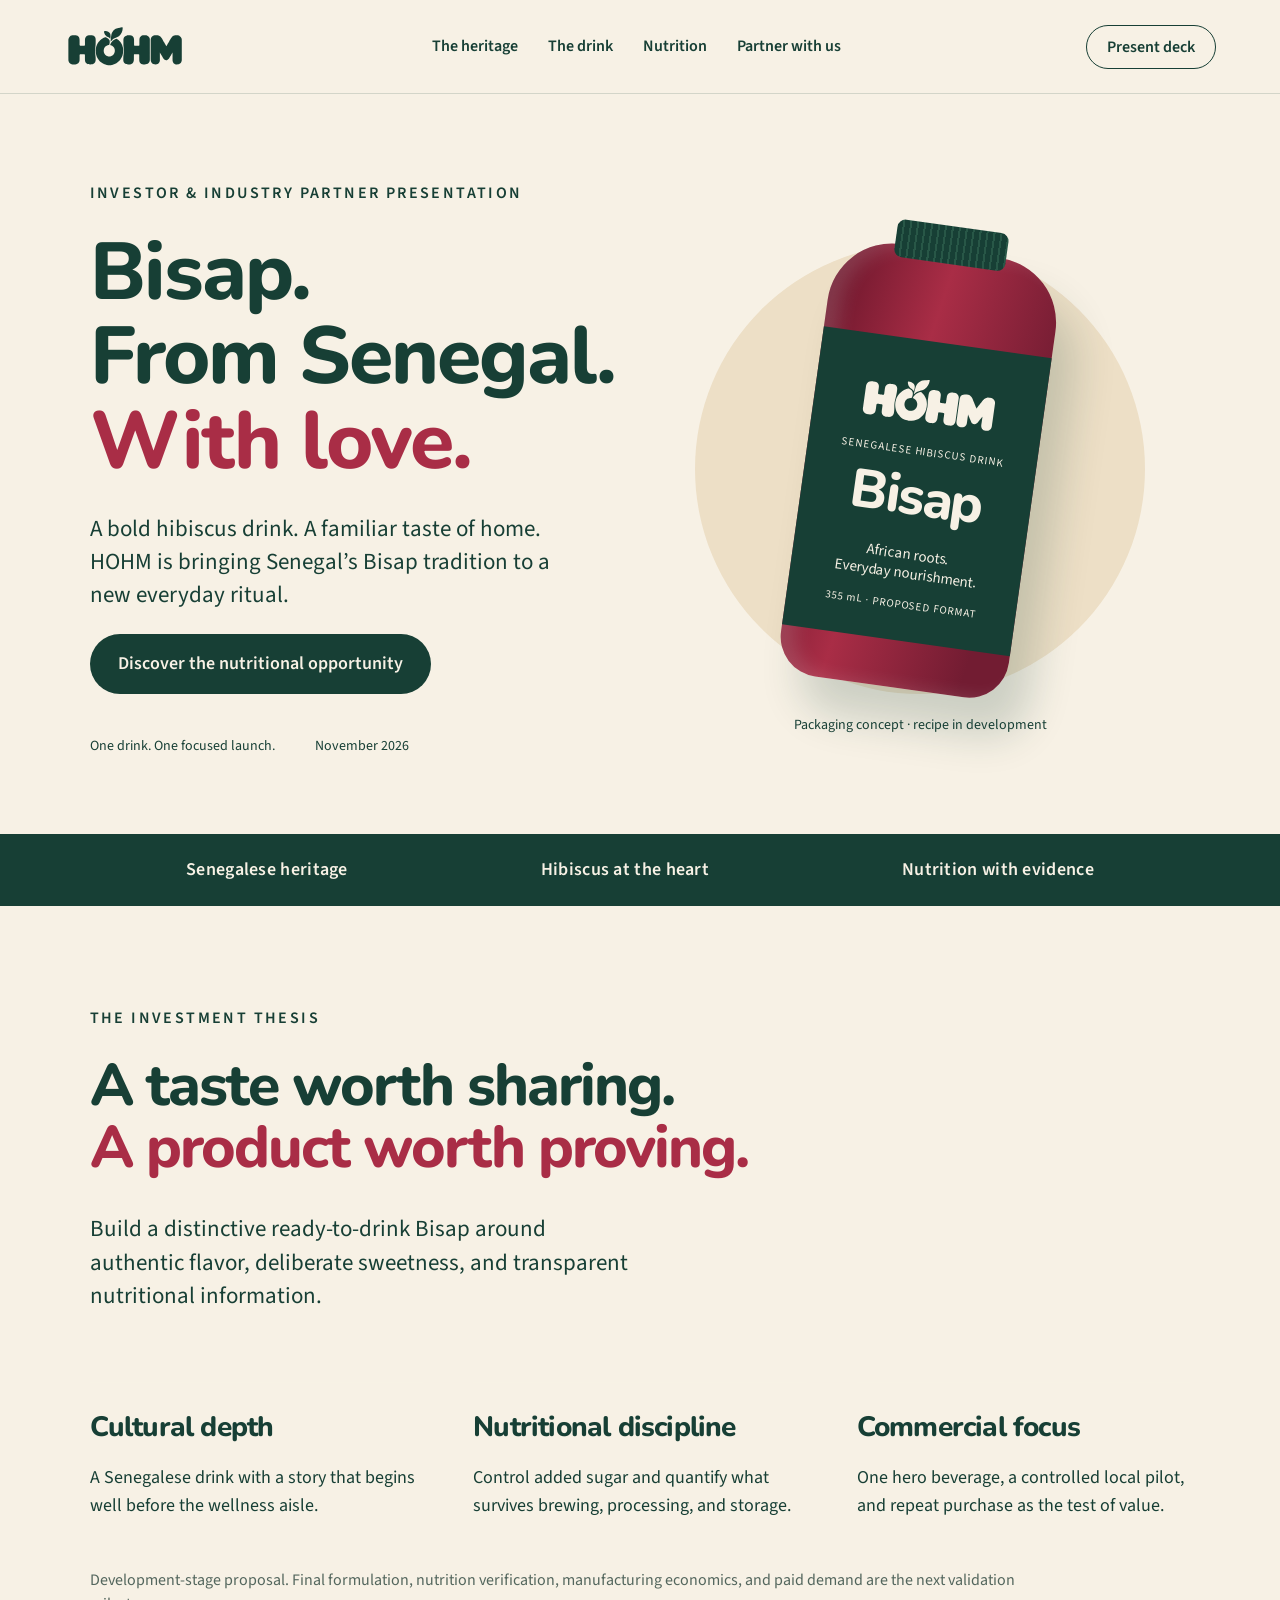
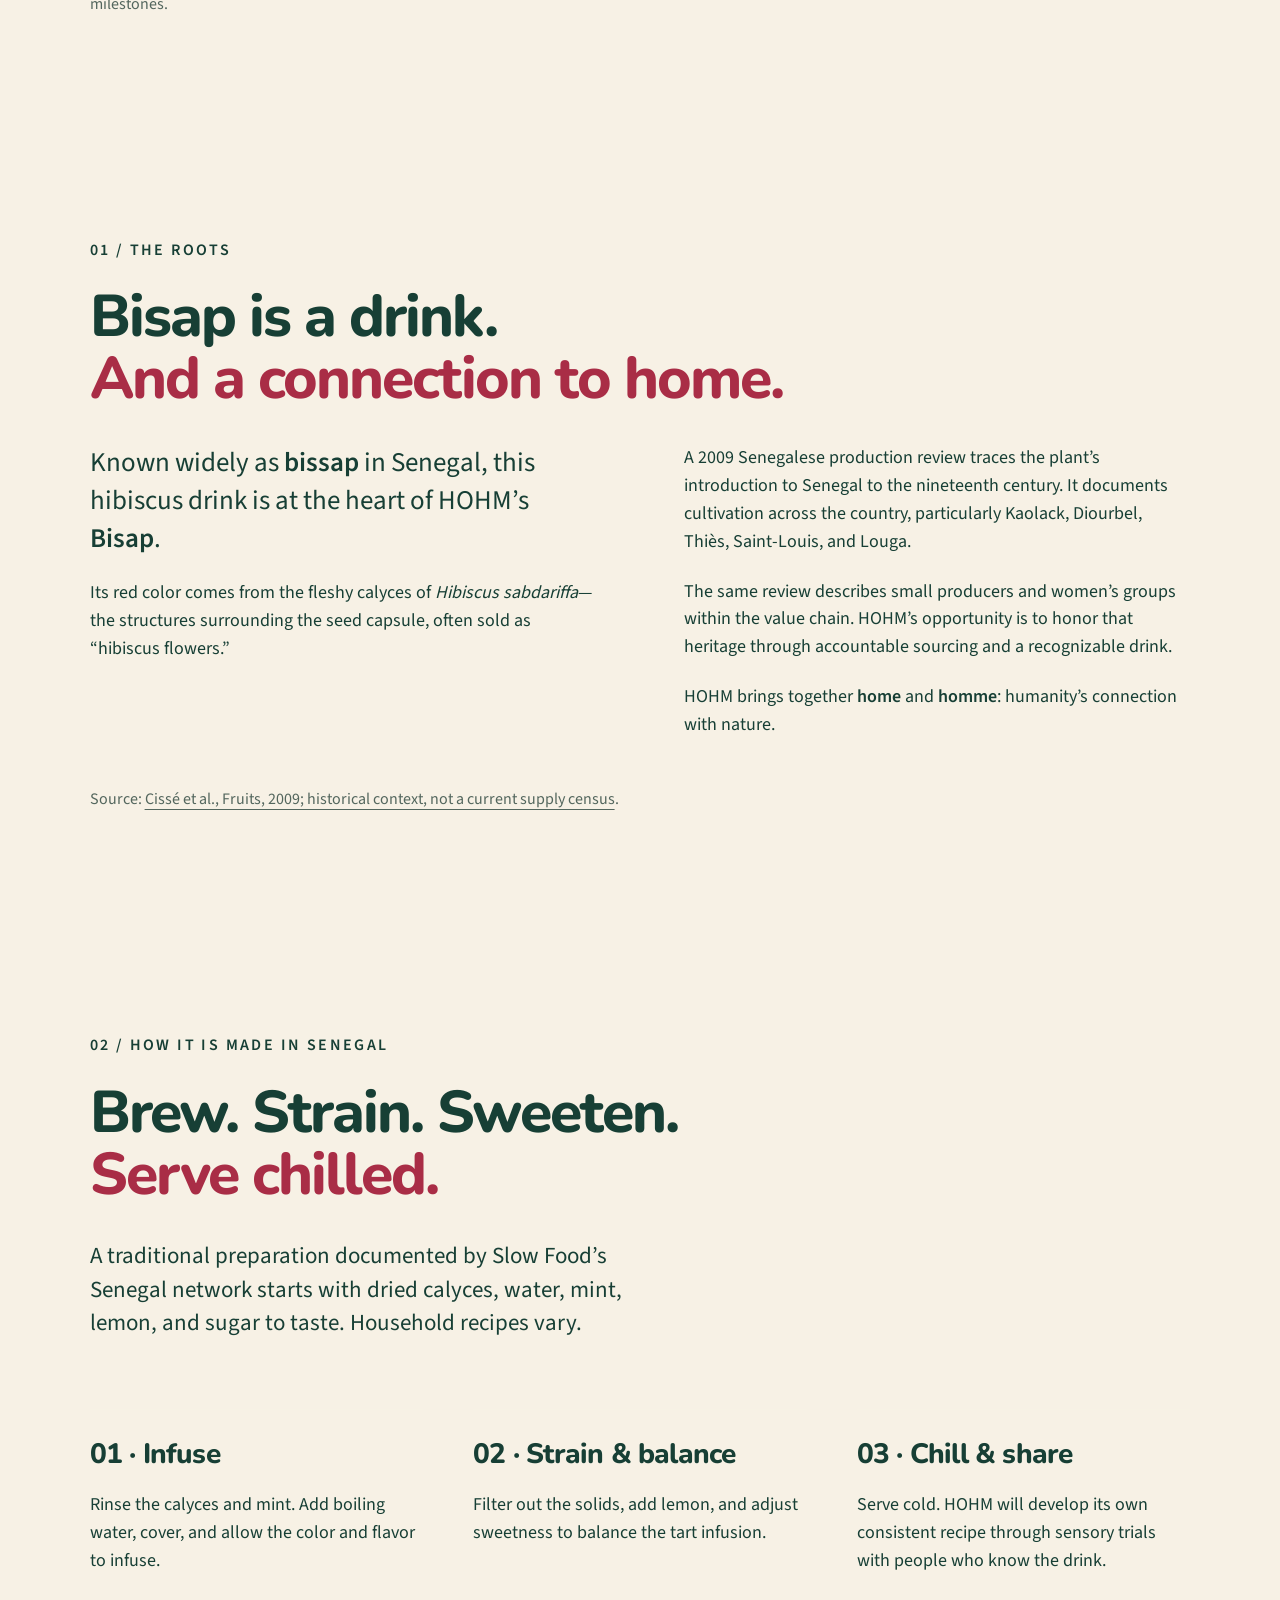
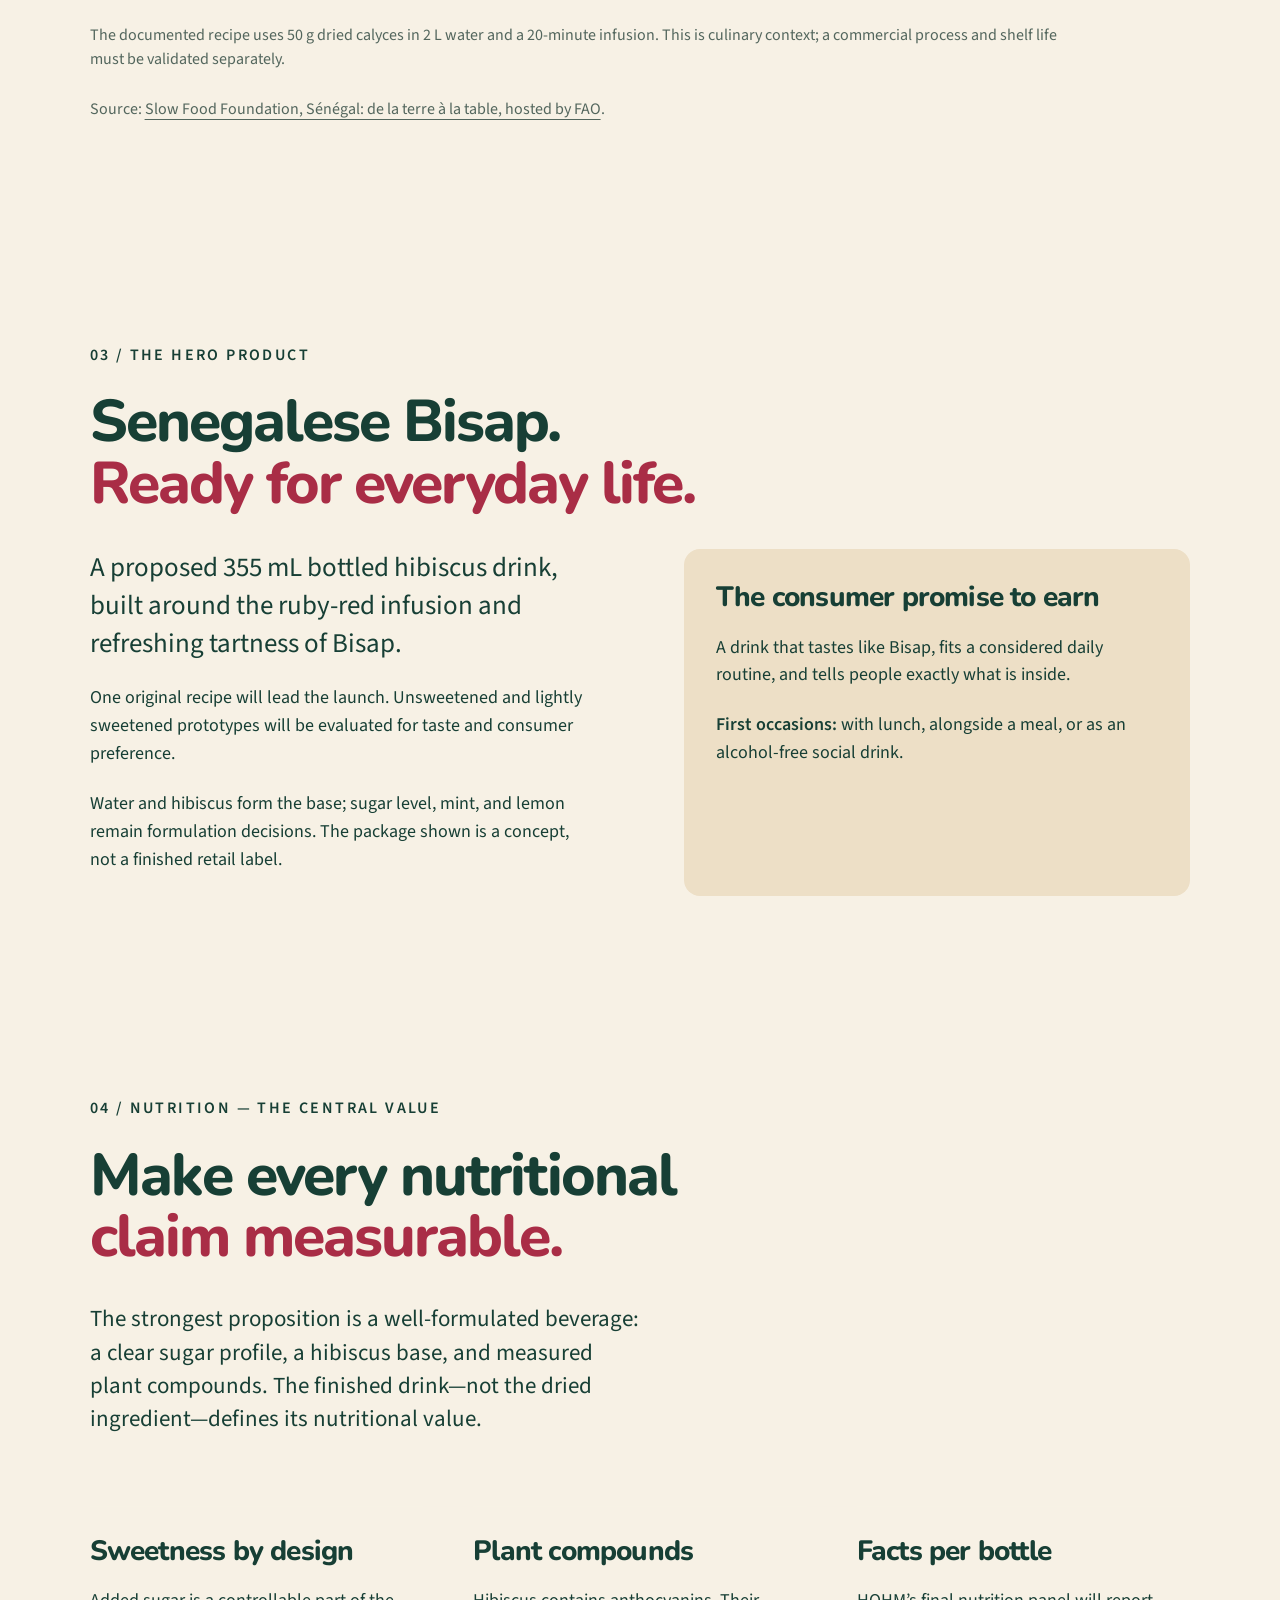
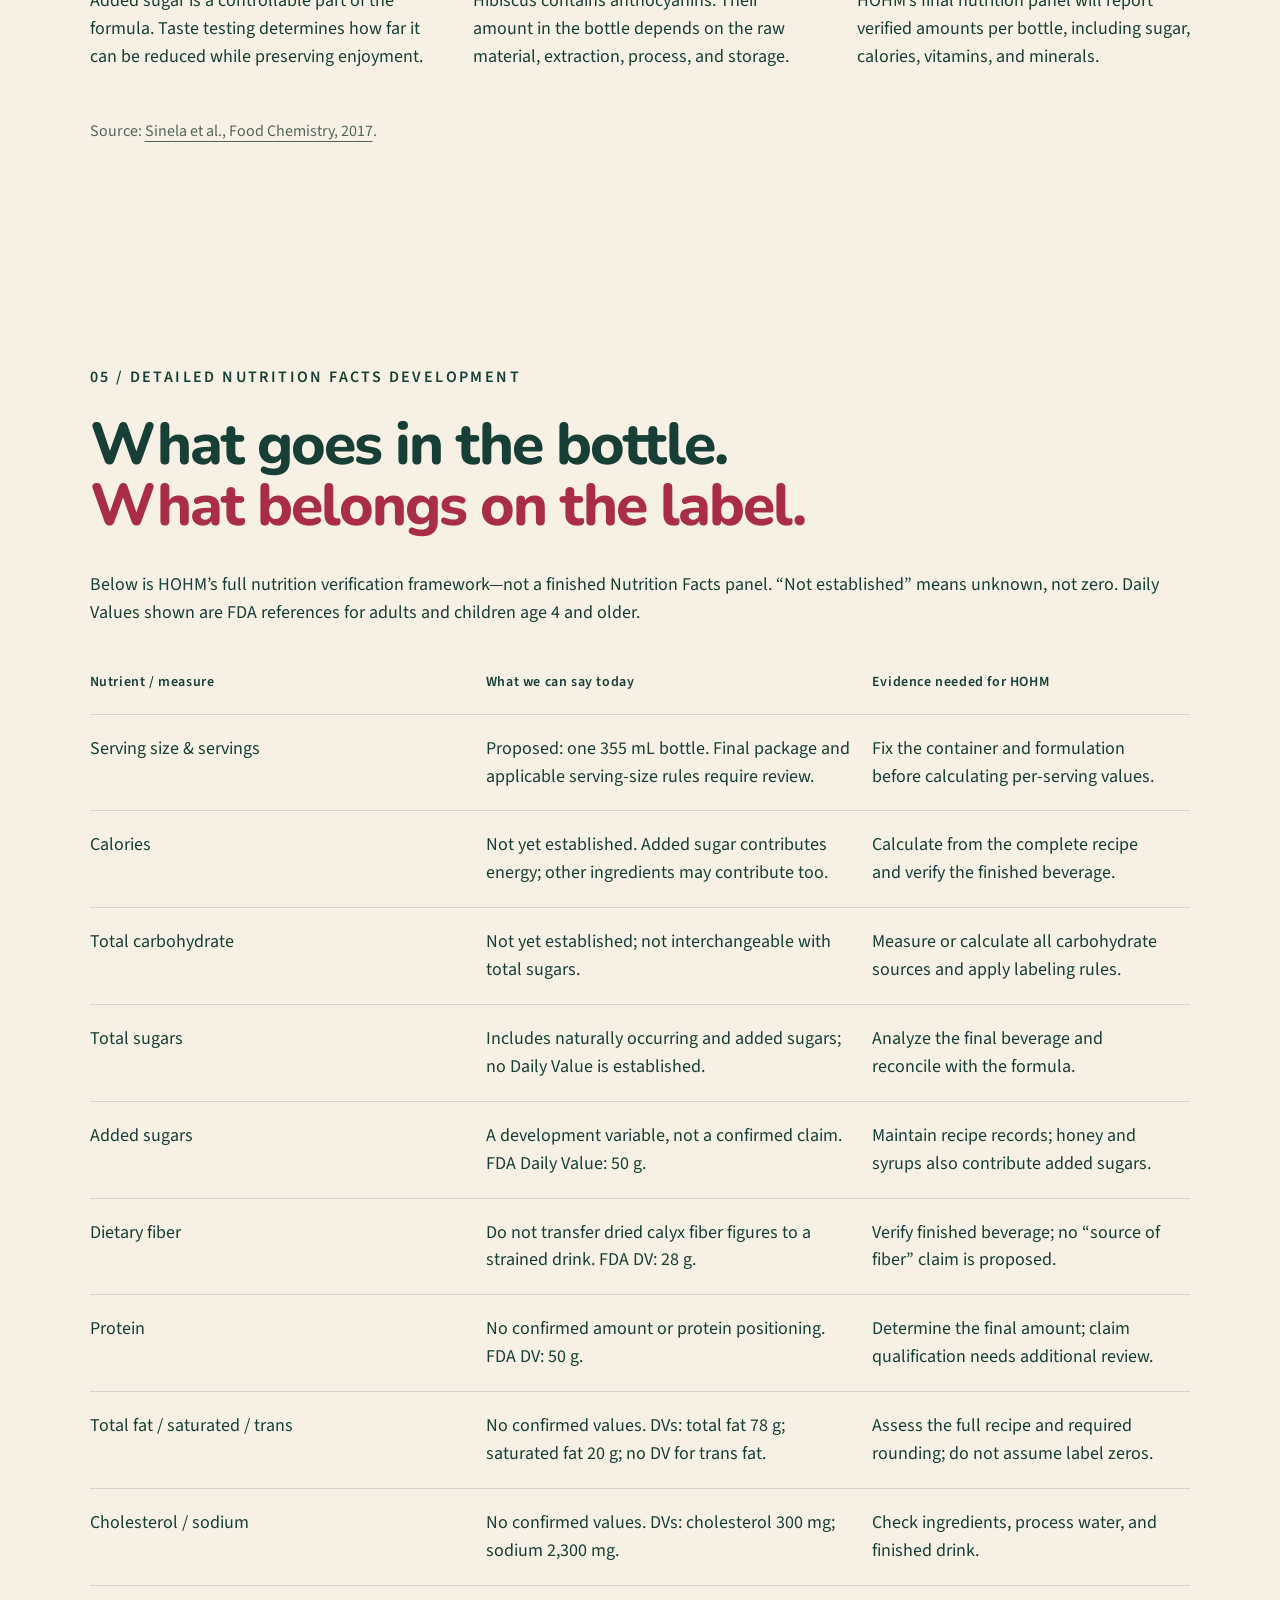
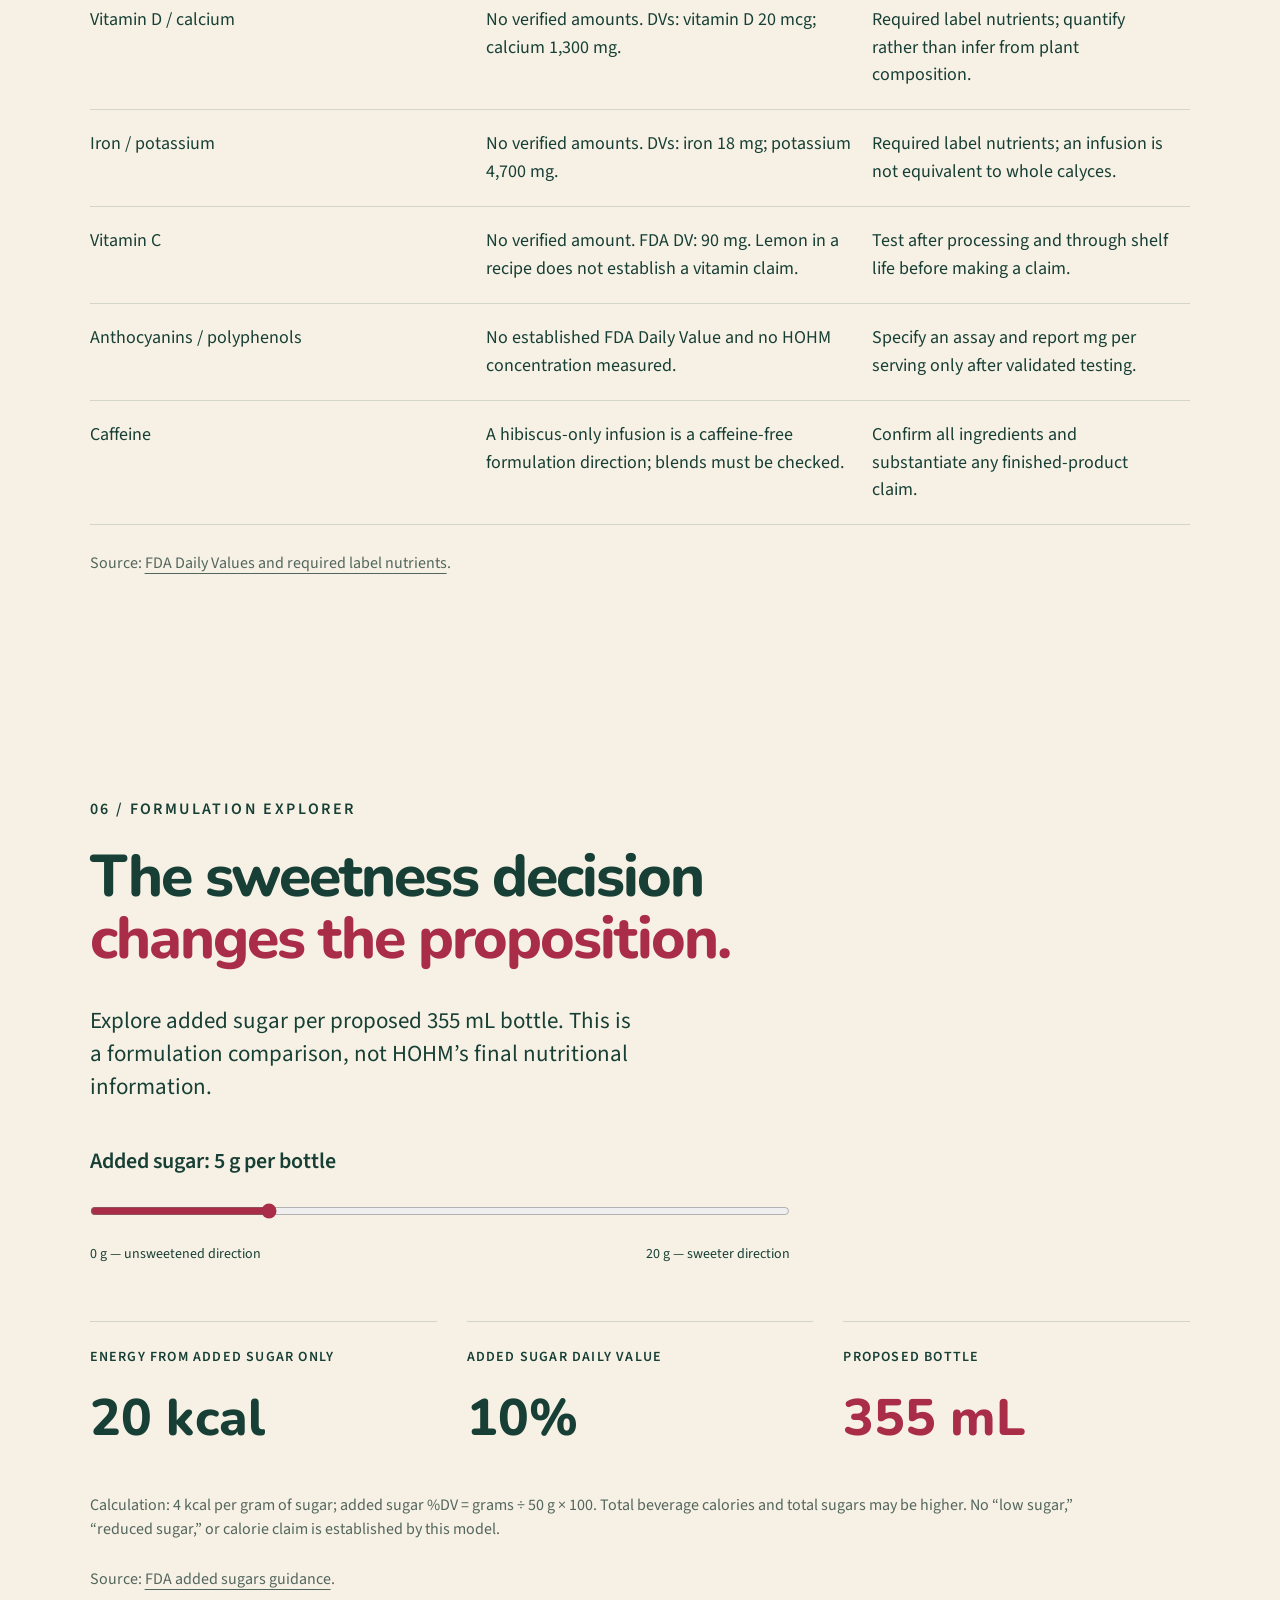
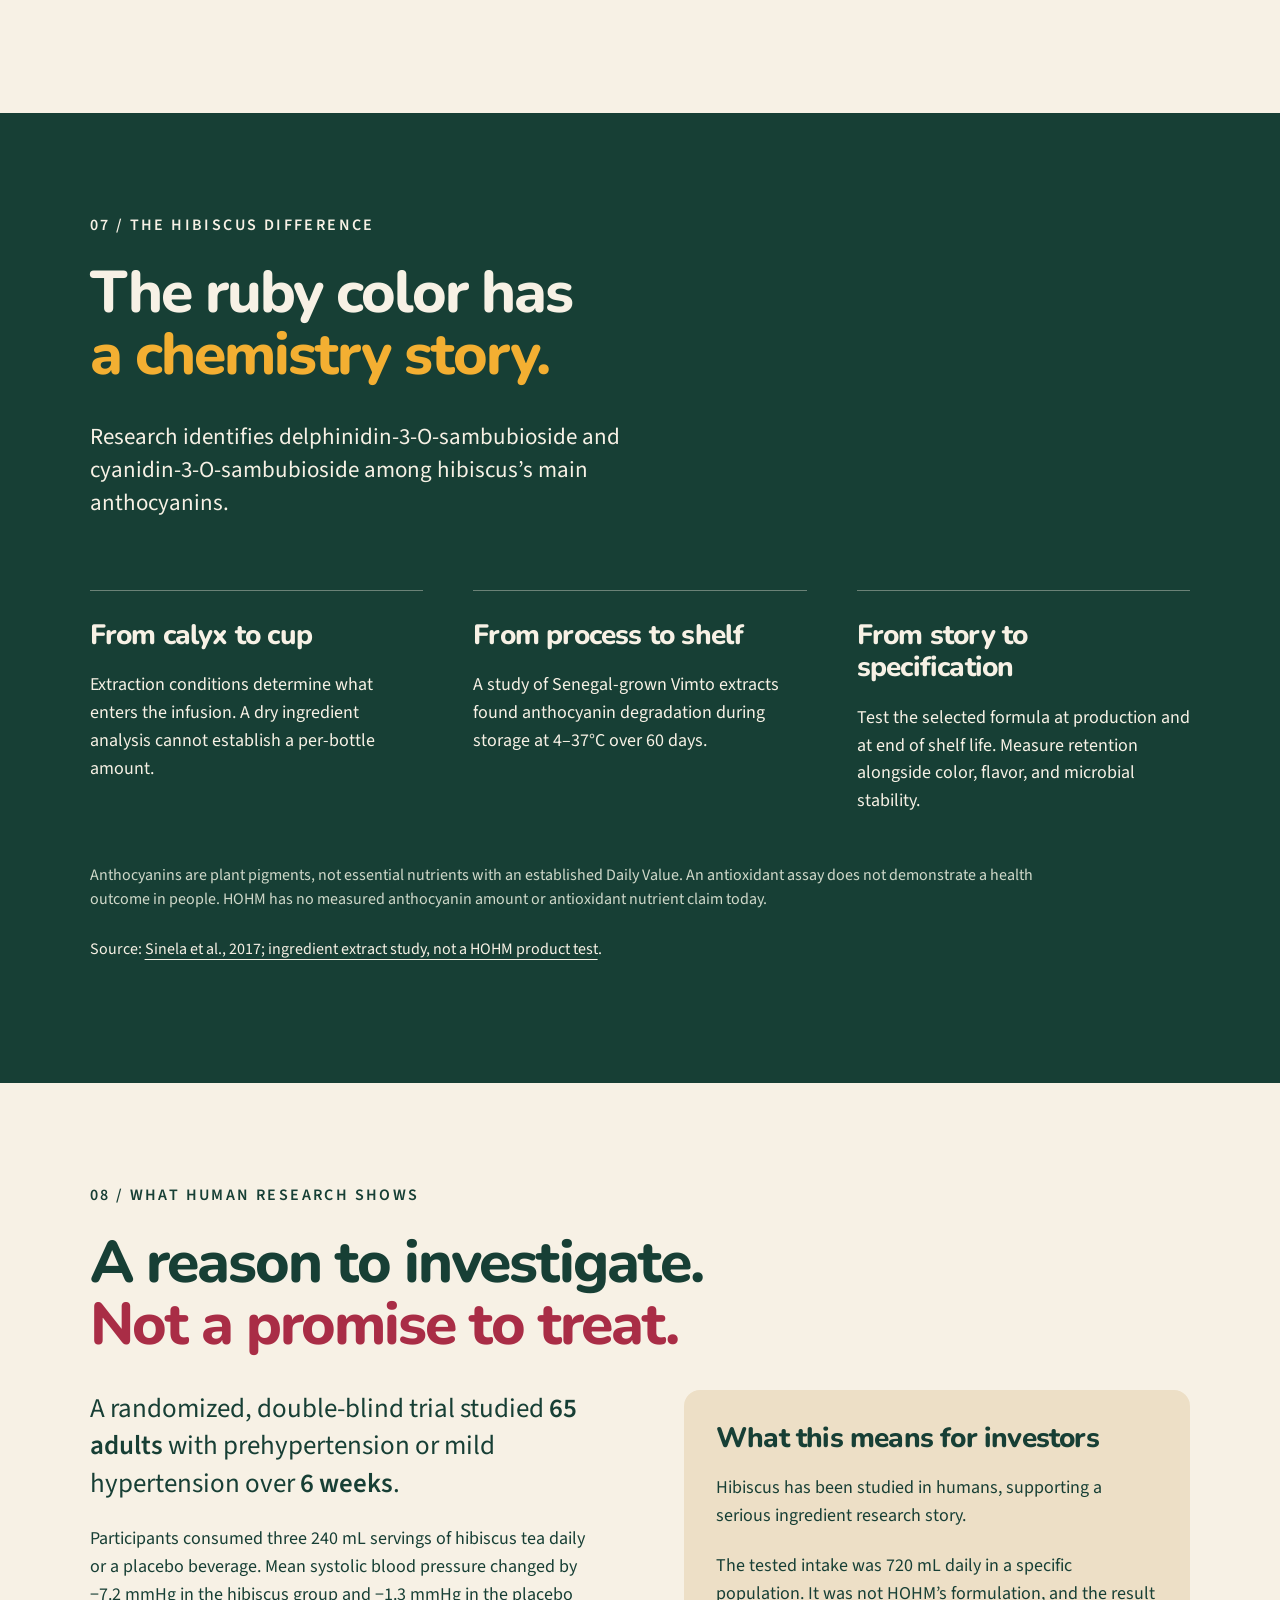
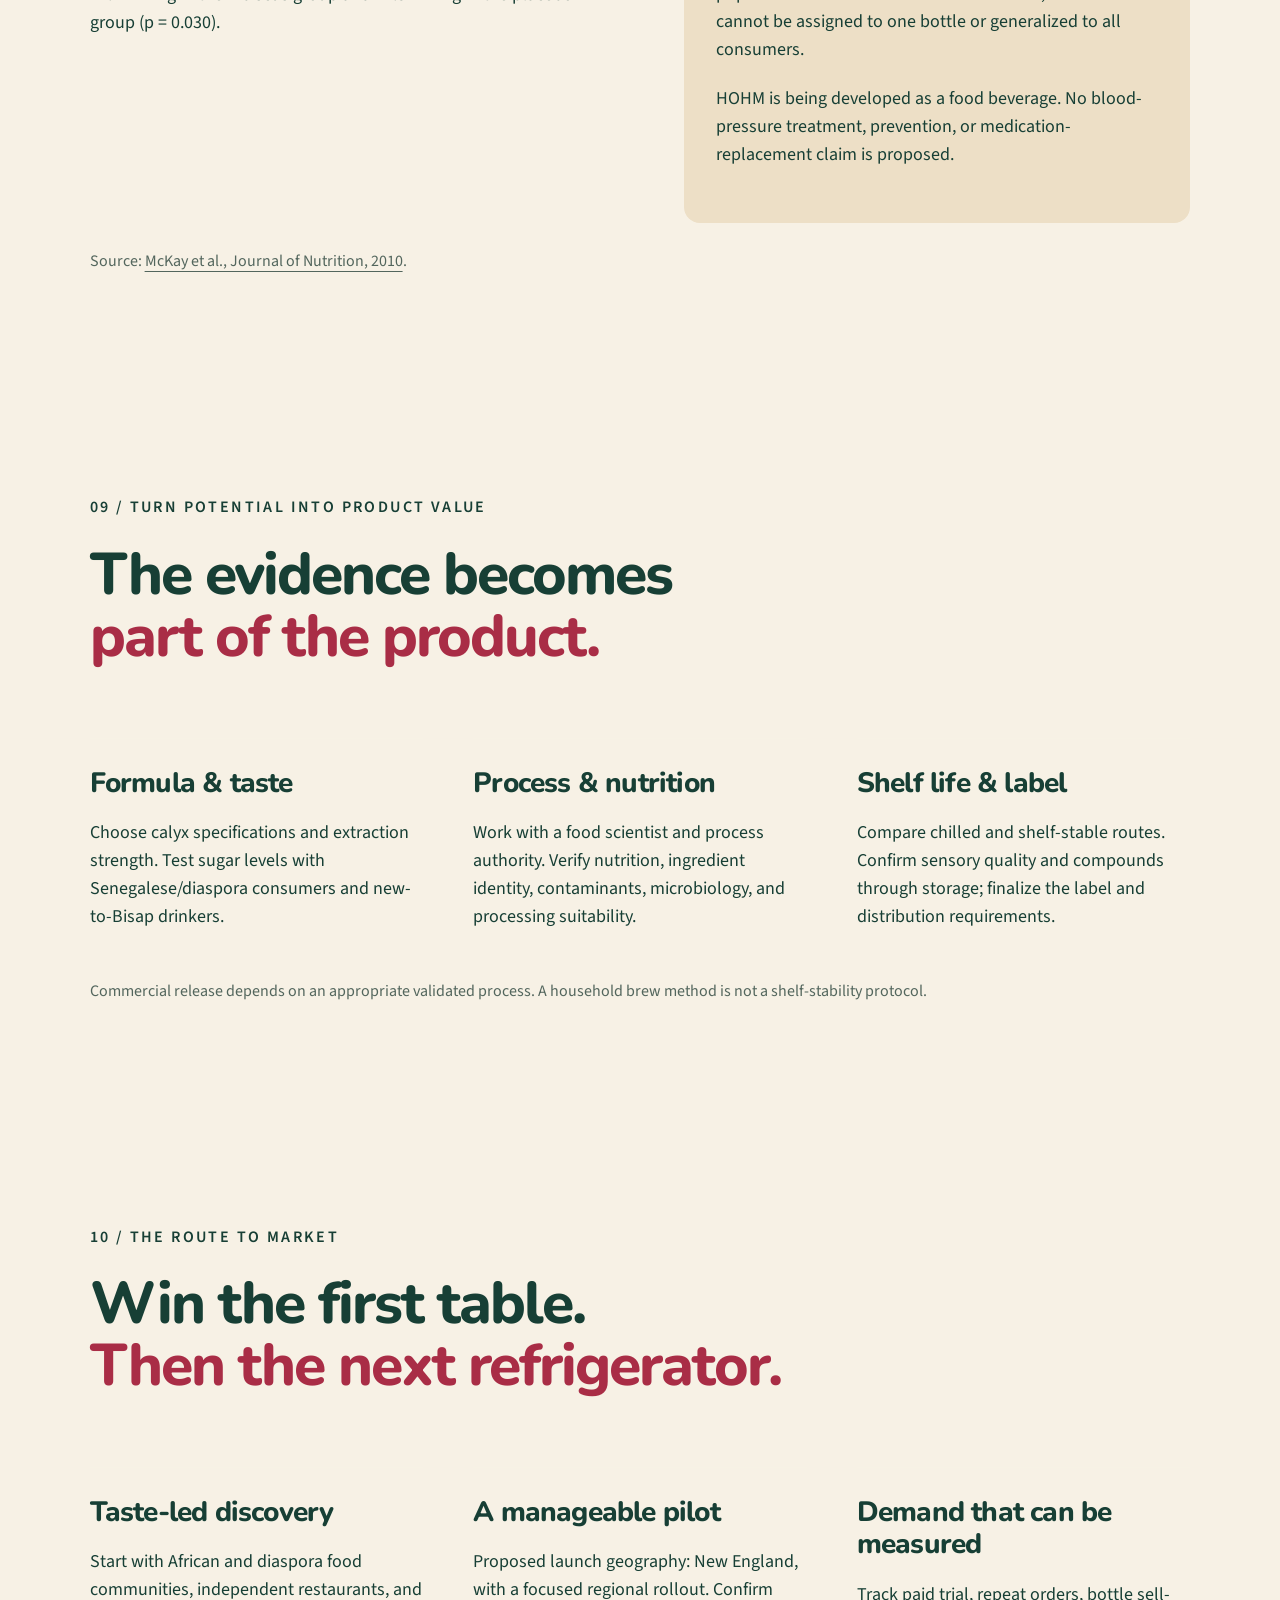
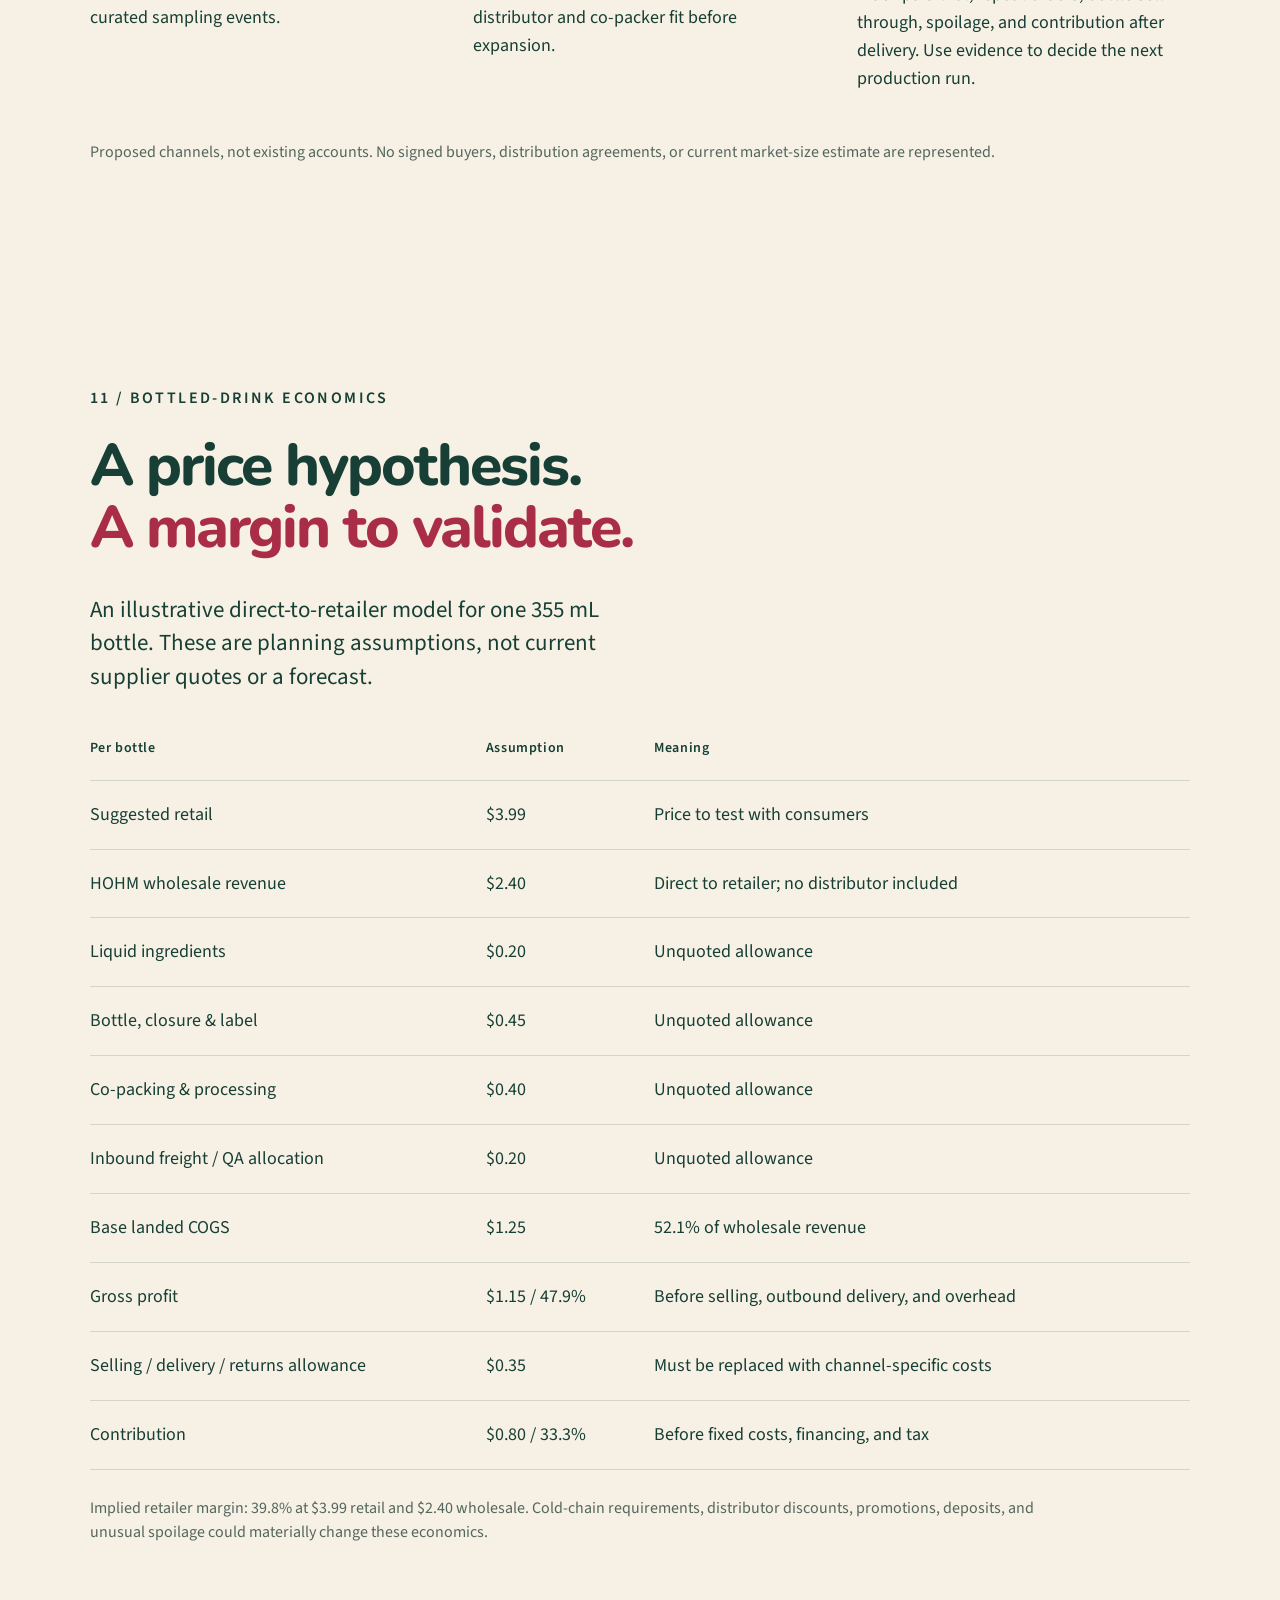
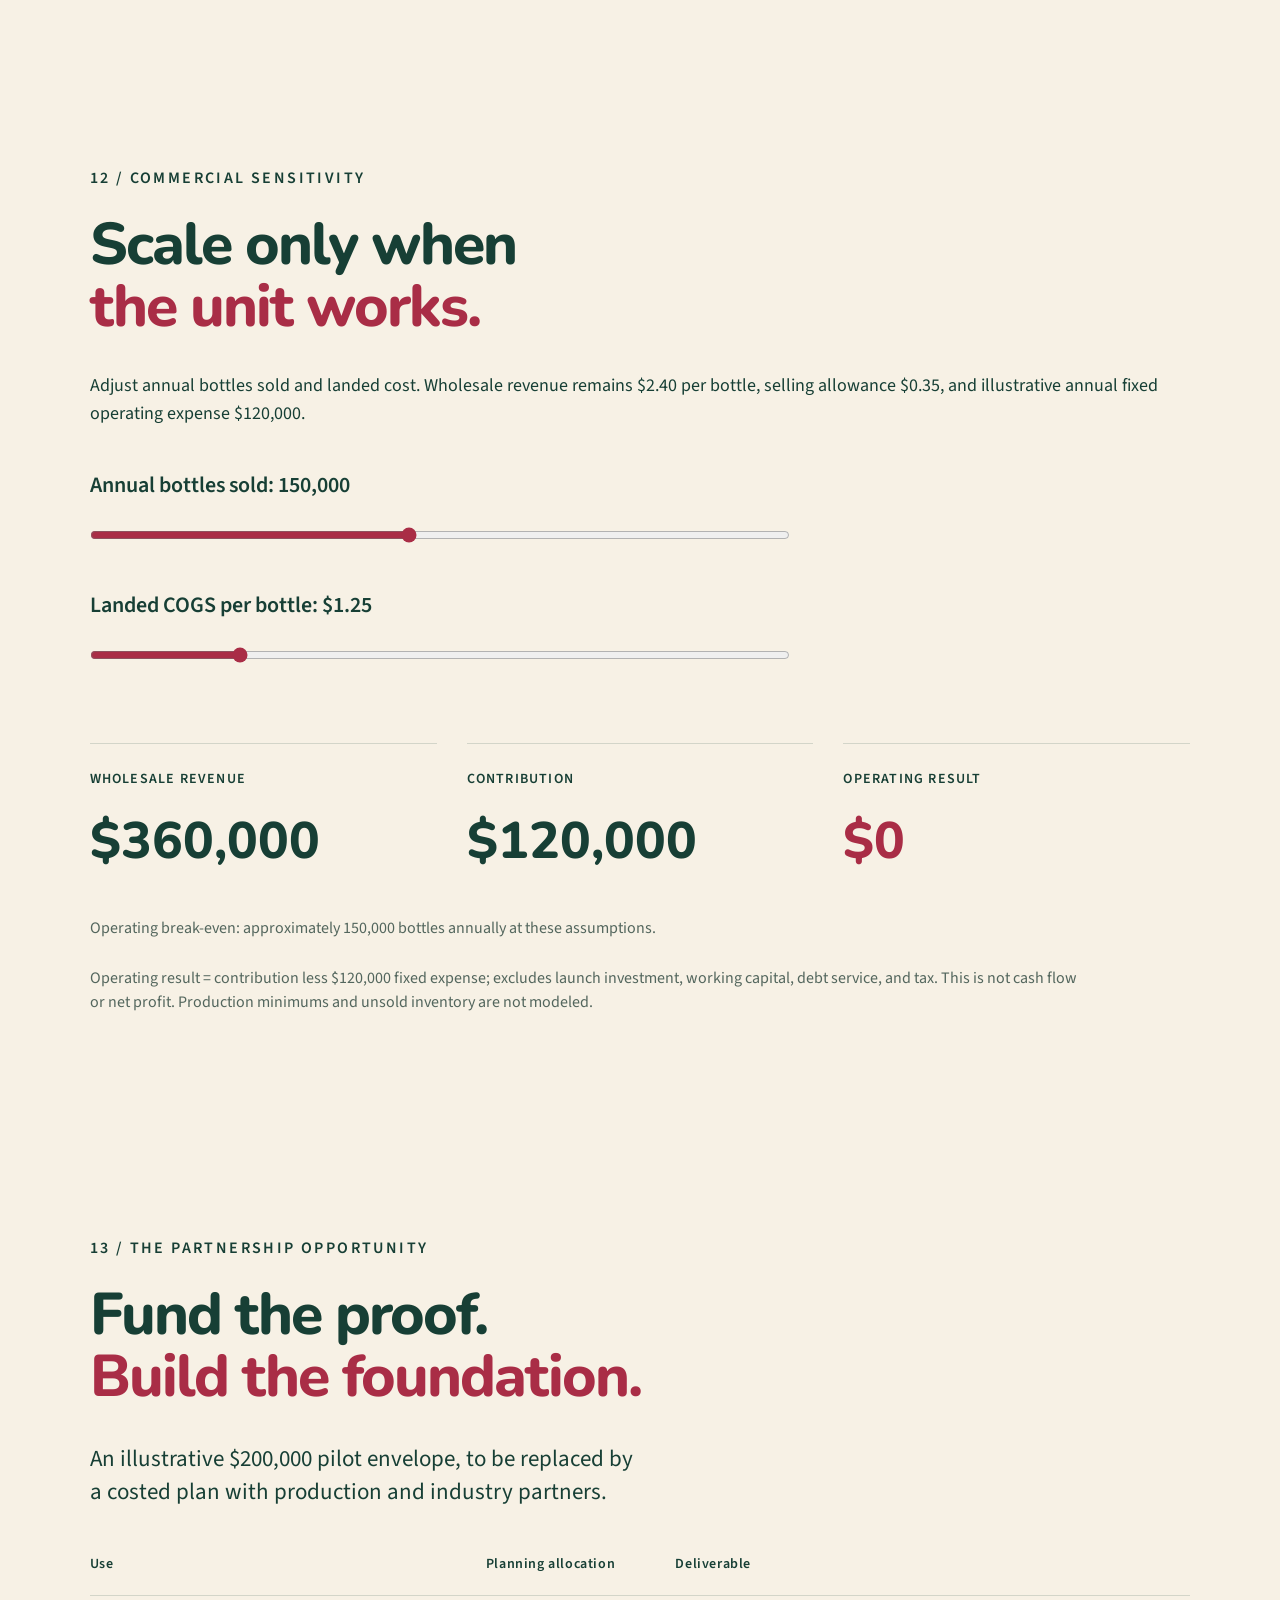
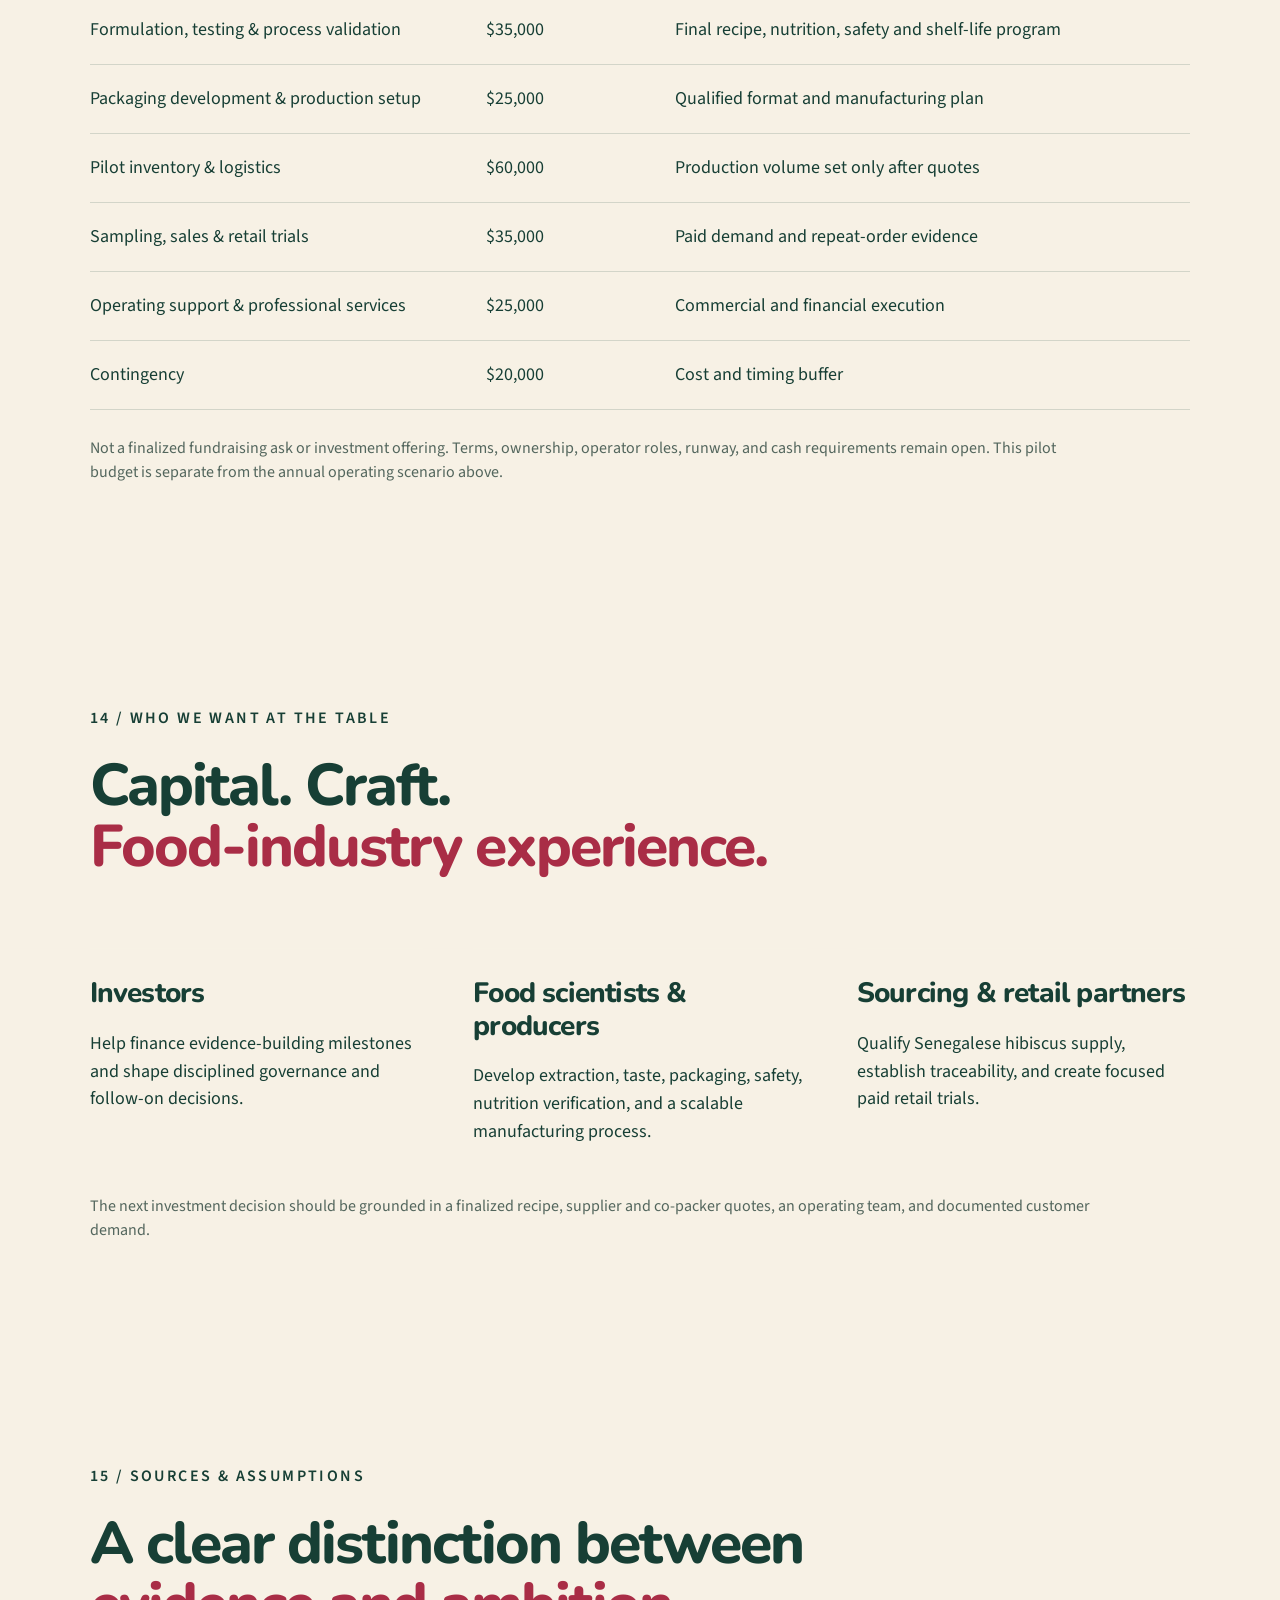
==== index.html @ 9516a121 "Focus HOHM pitch on Senegalese Bisap, nutrition evidence and beverage economics" ====
<!doctype html>
<html lang="en"><head><meta charset="utf-8"><meta name="viewport" content="width=device-width,initial-scale=1"><title>HOHM — Bisap — Senegalese hibiscus drink</title><meta name="description" content="HOHM's investment and partnership proposal: Senegalese Bisap, its nutritional potential, and a focused bottled-drink pilot."><link rel="canonical" href="https://hohm-ruby.vercel.app/"><meta property="og:url" content="https://hohm-ruby.vercel.app/"><meta name="theme-color" content="#173F35"><meta property="og:title" content="HOHM — African roots. Everyday nourishment."><meta property="og:description" content="An invitation to build an African ingredient food brand. Explore the product vision, pilot economics, and partnership opportunities."><meta property="og:type" content="website"><link rel="icon" href="assets/icon.svg"><link rel="stylesheet" href="style.css"><script defer src="app.js"></script><script type="application/ld+json">{"@context":"https://schema.org","@type":"Organization","name":"HOHM","description":"A development-stage Senegalese hibiscus beverage brand."}</script></head><body>
<a class="skip" href="#vision">Skip to pitch</a><header><a class="brand" href="#home" aria-label="HOHM home"><img src="assets/logo-forest.svg" alt="HOHM" width="122" height="54"></a><nav aria-label="Pitch chapters"><a href="#heritage">The heritage</a><a href="#products">The drink</a><a href="#nutrition">Nutrition</a><a href="#partner">Partner with us</a></nav><button id="present" class="small-button" aria-pressed="false">Present deck</button></header><div class="progress" aria-hidden="true"><i></i></div>
<main><section id="home" class="hero chapter"><div class="hero-copy"><p class="eyebrow">INVESTOR & INDUSTRY PARTNER PRESENTATION</p><h1>Bisap.<br>From Senegal.<br><em>With love.</em></h1><p class="lead">A bold hibiscus drink. A familiar taste of home. HOHM is bringing Senegal’s Bisap tradition to a new everyday ritual.</p><a class="button" href="#nutrition">Discover the nutritional opportunity</a><div class="hero-meta"><span>One drink. One focused launch.</span><span>November 2026</span></div></div><div class="drink-art"><div class="drink-circle"></div><div class="bottle"><div class="bottle-cap"></div><div class="bottle-label"><img src="assets/logo-cream.svg" alt="HOHM"><span>SENEGALESE HIBISCUS DRINK</span><strong>Bisap</strong><p>African roots.<br>Everyday nourishment.</p><span>355 mL · PROPOSED FORMAT</span></div></div><p class="concept-note">Packaging concept · recipe in development</p></div></section><div class="statement-strip"><span>Senegalese heritage</span><span>Hibiscus at the heart</span><span>Nutrition with evidence</span></div>
<section id="vision" class="chapter "><p class="eyebrow">THE INVESTMENT THESIS</p><h2>A taste worth sharing.<br><em>A product worth proving.</em></h2><p class="lead">Build a distinctive ready-to-drink Bisap around authentic flavor, deliberate sweetness, and transparent nutritional information.</p><div class="editorial-grid"><article><h3>Cultural depth</h3><p>A Senegalese drink with a story that begins well before the wellness aisle.</p></article><article><h3>Nutritional discipline</h3><p>Control added sugar and quantify what survives brewing, processing, and storage.</p></article><article><h3>Commercial focus</h3><p>One hero beverage, a controlled local pilot, and repeat purchase as the test of value.</p></article></div><p class="note">Development-stage proposal. Final formulation, nutrition verification, manufacturing economics, and paid demand are the next validation milestones.</p></section>
<section id="heritage" class="chapter "><p class="eyebrow">01 / THE ROOTS</p><h2>Bisap is a drink.<br><em>And a connection to home.</em></h2><div class="split-inner"><div><p class="large">Known widely as <strong>bissap</strong> in Senegal, this hibiscus drink is at the heart of HOHM’s <strong>Bisap</strong>.</p><p>Its red color comes from the fleshy calyces of <i>Hibiscus sabdariffa</i>—the structures surrounding the seed capsule, often sold as “hibiscus flowers.”</p></div><div><p>A 2009 Senegalese production review traces the plant’s introduction to Senegal to the nineteenth century. It documents cultivation across the country, particularly Kaolack, Diourbel, Thiès, Saint-Louis, and Louga.</p><p>The same review describes small producers and women’s groups within the value chain. HOHM’s opportunity is to honor that heritage through accountable sourcing and a recognizable drink.</p><p>HOHM brings together <strong>home</strong> and <strong>homme</strong>: humanity’s connection with nature.</p></div></div><p class="note">Source: <a href="https://www.cambridge.org/core/journals/fruits/article/abs/la-production-du-bissap-hibiscus-sabdariffa-l-au-senegal/F5486EC4C58661C3082F9B2C87EFE75A" target="_blank" rel="noopener">Cissé et al., Fruits, 2009; historical context, not a current supply census</a>.</p></section>
<section id="preparation" class="chapter "><p class="eyebrow">02 / HOW IT IS MADE IN SENEGAL</p><h2>Brew. Strain. Sweeten.<br><em>Serve chilled.</em></h2><p class="lead">A traditional preparation documented by Slow Food’s Senegal network starts with dried calyces, water, mint, lemon, and sugar to taste. Household recipes vary.</p><div class="editorial-grid"><article><h3>01 · Infuse</h3><p>Rinse the calyces and mint. Add boiling water, cover, and allow the color and flavor to infuse.</p></article><article><h3>02 · Strain & balance</h3><p>Filter out the solids, add lemon, and adjust sweetness to balance the tart infusion.</p></article><article><h3>03 · Chill & share</h3><p>Serve cold. HOHM will develop its own consistent recipe through sensory trials with people who know the drink.</p></article></div><p class="note">The documented recipe uses 50 g dried calyces in 2 L water and a 20-minute infusion. This is culinary context; a commercial process and shelf life must be validated separately.</p><p class="note">Source: <a href="https://www.fao.org/fileadmin/templates/olq/files/generaldoc/Senegal_libretto.pdf" target="_blank" rel="noopener">Slow Food Foundation, Sénégal: de la terre à la table, hosted by FAO</a>.</p></section>
<section id="products" class="chapter "><p class="eyebrow">03 / THE HERO PRODUCT</p><h2>Senegalese Bisap.<br><em>Ready for everyday life.</em></h2><div class="split-inner"><div><p class="large">A proposed 355 mL bottled hibiscus drink, built around the ruby-red infusion and refreshing tartness of Bisap.</p><p>One original recipe will lead the launch. Unsweetened and lightly sweetened prototypes will be evaluated for taste and consumer preference.</p><p>Water and hibiscus form the base; sugar level, mint, and lemon remain formulation decisions. The package shown is a concept, not a finished retail label.</p></div><div class="nutrition-callout"><h3>The consumer promise to earn</h3><p>A drink that tastes like Bisap, fits a considered daily routine, and tells people exactly what is inside.</p><p><strong>First occasions:</strong> with lunch, alongside a meal, or as an alcohol-free social drink.</p></div></div></section>
<section id="nutrition" class="chapter "><p class="eyebrow">04 / NUTRITION — THE CENTRAL VALUE</p><h2>Make every nutritional<br><em>claim measurable.</em></h2><p class="lead">The strongest proposition is a well-formulated beverage: a clear sugar profile, a hibiscus base, and measured plant compounds. The finished drink—not the dried ingredient—defines its nutritional value.</p><div class="editorial-grid"><article><h3>Sweetness by design</h3><p>Added sugar is a controllable part of the formula. Taste testing determines how far it can be reduced while preserving enjoyment.</p></article><article><h3>Plant compounds</h3><p>Hibiscus contains anthocyanins. Their amount in the bottle depends on the raw material, extraction, process, and storage.</p></article><article><h3>Facts per bottle</h3><p>HOHM’s final nutrition panel will report verified amounts per bottle, including sugar, calories, vitamins, and minerals.</p></article></div><p class="note">Source: <a href="https://www.sciencedirect.com/science/article/pii/S0308814616310937" target="_blank" rel="noopener">Sinela et al., Food Chemistry, 2017</a>.</p></section>
<section id="facts" class="chapter "><p class="eyebrow">05 / DETAILED NUTRITION FACTS DEVELOPMENT</p><h2>What goes in the bottle.<br><em>What belongs on the label.</em></h2><p>Below is HOHM’s full nutrition verification framework—not a finished Nutrition Facts panel. “Not established” means unknown, not zero. Daily Values shown are FDA references for adults and children age 4 and older.</p><div class="table-wrap"><table><thead><tr><th>Nutrient / measure</th><th>What we can say today</th><th>Evidence needed for HOHM</th></tr></thead><tbody><tr><td>Serving size & servings</td><td>Proposed: one 355 mL bottle. Final package and applicable serving-size rules require review.</td><td>Fix the container and formulation before calculating per-serving values.</td></tr><tr><td>Calories</td><td>Not yet established. Added sugar contributes energy; other ingredients may contribute too.</td><td>Calculate from the complete recipe and verify the finished beverage.</td></tr><tr><td>Total carbohydrate</td><td>Not yet established; not interchangeable with total sugars.</td><td>Measure or calculate all carbohydrate sources and apply labeling rules.</td></tr><tr><td>Total sugars</td><td>Includes naturally occurring and added sugars; no Daily Value is established.</td><td>Analyze the final beverage and reconcile with the formula.</td></tr><tr><td>Added sugars</td><td>A development variable, not a confirmed claim. FDA Daily Value: 50 g.</td><td>Maintain recipe records; honey and syrups also contribute added sugars.</td></tr><tr><td>Dietary fiber</td><td>Do not transfer dried calyx fiber figures to a strained drink. FDA DV: 28 g.</td><td>Verify finished beverage; no “source of fiber” claim is proposed.</td></tr><tr><td>Protein</td><td>No confirmed amount or protein positioning. FDA DV: 50 g.</td><td>Determine the final amount; claim qualification needs additional review.</td></tr><tr><td>Total fat / saturated / trans</td><td>No confirmed values. DVs: total fat 78 g; saturated fat 20 g; no DV for trans fat.</td><td>Assess the full recipe and required rounding; do not assume label zeros.</td></tr><tr><td>Cholesterol / sodium</td><td>No confirmed values. DVs: cholesterol 300 mg; sodium 2,300 mg.</td><td>Check ingredients, process water, and finished drink.</td></tr><tr><td>Vitamin D / calcium</td><td>No verified amounts. DVs: vitamin D 20 mcg; calcium 1,300 mg.</td><td>Required label nutrients; quantify rather than infer from plant composition.</td></tr><tr><td>Iron / potassium</td><td>No verified amounts. DVs: iron 18 mg; potassium 4,700 mg.</td><td>Required label nutrients; an infusion is not equivalent to whole calyces.</td></tr><tr><td>Vitamin C</td><td>No verified amount. FDA DV: 90 mg. Lemon in a recipe does not establish a vitamin claim.</td><td>Test after processing and through shelf life before making a claim.</td></tr><tr><td>Anthocyanins / polyphenols</td><td>No established FDA Daily Value and no HOHM concentration measured.</td><td>Specify an assay and report mg per serving only after validated testing.</td></tr><tr><td>Caffeine</td><td>A hibiscus-only infusion is a caffeine-free formulation direction; blends must be checked.</td><td>Confirm all ingredients and substantiate any finished-product claim.</td></tr></tbody></table></div><p class="note">Source: <a href="https://www.fda.gov/food/nutrition-facts-label/daily-value-nutrition-and-supplement-facts-labels" target="_blank" rel="noopener">FDA Daily Values and required label nutrients</a>.</p></section>
<section id="sweetness" class="chapter "><p class="eyebrow">06 / FORMULATION EXPLORER</p><h2>The sweetness decision<br><em>changes the proposition.</em></h2><p class="lead">Explore added sugar per proposed 355 mL bottle. This is a formulation comparison, not HOHM’s final nutritional information.</p><div class="scenario-controls"><label for="sugar">Added sugar: <strong id="sugar-label">5 g</strong> per bottle</label><input id="sugar" type="range" min="0" max="20" step="1" value="5"><div>0 g — unsweetened direction <span>20 g — sweeter direction</span></div></div><div class="metric-grid"><article><span>ENERGY FROM ADDED SUGAR ONLY</span><strong id="sugar-cal">20 kcal</strong></article><article><span>ADDED SUGAR DAILY VALUE</span><strong id="sugar-dv">10%</strong></article><article><span>PROPOSED BOTTLE</span><strong>355 mL</strong></article></div><p class="note">Calculation: 4 kcal per gram of sugar; added sugar %DV = grams ÷ 50 g × 100. Total beverage calories and total sugars may be higher. No “low sugar,” “reduced sugar,” or calorie claim is established by this model.</p><p class="note">Source: <a href="https://www.fda.gov/food/nutrition-facts-label/added-sugars-nutrition-facts-label" target="_blank" rel="noopener">FDA added sugars guidance</a>.</p></section>
<section id="compounds" class="chapter dark"><p class="eyebrow">07 / THE HIBISCUS DIFFERENCE</p><h2>The ruby color has<br><em>a chemistry story.</em></h2><p class="lead">Research identifies delphinidin-3-O-sambubioside and cyanidin-3-O-sambubioside among hibiscus’s main anthocyanins.</p><div class="editorial-grid"><article><h3>From calyx to cup</h3><p>Extraction conditions determine what enters the infusion. A dry ingredient analysis cannot establish a per-bottle amount.</p></article><article><h3>From process to shelf</h3><p>A study of Senegal-grown Vimto extracts found anthocyanin degradation during storage at 4–37°C over 60 days.</p></article><article><h3>From story to specification</h3><p>Test the selected formula at production and at end of shelf life. Measure retention alongside color, flavor, and microbial stability.</p></article></div><p class="section-caption">Anthocyanins are plant pigments, not essential nutrients with an established Daily Value. An antioxidant assay does not demonstrate a health outcome in people. HOHM has no measured anthocyanin amount or antioxidant nutrient claim today.</p><p class="note">Source: <a href="https://www.sciencedirect.com/science/article/pii/S0308814616310937" target="_blank" rel="noopener">Sinela et al., 2017; ingredient extract study, not a HOHM product test</a>.</p></section>
<section id="evidence" class="chapter "><p class="eyebrow">08 / WHAT HUMAN RESEARCH SHOWS</p><h2>A reason to investigate.<br><em>Not a promise to treat.</em></h2><div class="split-inner"><div><p class="large">A randomized, double-blind trial studied <strong>65 adults</strong> with prehypertension or mild hypertension over <strong>6 weeks</strong>.</p><p>Participants consumed three 240 mL servings of hibiscus tea daily or a placebo beverage. Mean systolic blood pressure changed by −7.2 mmHg in the hibiscus group and −1.3 mmHg in the placebo group (p = 0.030).</p></div><div class="nutrition-callout"><h3>What this means for investors</h3><p>Hibiscus has been studied in humans, supporting a serious ingredient research story.</p><p>The tested intake was 720 mL daily in a specific population. It was not HOHM’s formulation, and the result cannot be assigned to one bottle or generalized to all consumers.</p><p>HOHM is being developed as a food beverage. No blood-pressure treatment, prevention, or medication-replacement claim is proposed.</p></div></div><p class="note">Source: <a href="https://pubmed.ncbi.nlm.nih.gov/20018807/" target="_blank" rel="noopener">McKay et al., Journal of Nutrition, 2010</a>.</p></section>
<section id="validation" class="chapter "><p class="eyebrow">09 / TURN POTENTIAL INTO PRODUCT VALUE</p><h2>The evidence becomes<br><em>part of the product.</em></h2><div class="editorial-grid"><article><h3>Formula & taste</h3><p>Choose calyx specifications and extraction strength. Test sugar levels with Senegalese/diaspora consumers and new-to-Bisap drinkers.</p></article><article><h3>Process & nutrition</h3><p>Work with a food scientist and process authority. Verify nutrition, ingredient identity, contaminants, microbiology, and processing suitability.</p></article><article><h3>Shelf life & label</h3><p>Compare chilled and shelf-stable routes. Confirm sensory quality and compounds through storage; finalize the label and distribution requirements.</p></article></div><p class="note">Commercial release depends on an appropriate validated process. A household brew method is not a shelf-stability protocol.</p></section>
<section id="market" class="chapter "><p class="eyebrow">10 / THE ROUTE TO MARKET</p><h2>Win the first table.<br><em>Then the next refrigerator.</em></h2><div class="editorial-grid"><article><h3>Taste-led discovery</h3><p>Start with African and diaspora food communities, independent restaurants, and curated sampling events.</p></article><article><h3>A manageable pilot</h3><p>Proposed launch geography: New England, with a focused regional rollout. Confirm distributor and co-packer fit before expansion.</p></article><article><h3>Demand that can be measured</h3><p>Track paid trial, repeat orders, bottle sell-through, spoilage, and contribution after delivery. Use evidence to decide the next production run.</p></article></div><p class="note">Proposed channels, not existing accounts. No signed buyers, distribution agreements, or current market-size estimate are represented.</p></section>
<section id="economics" class="chapter "><p class="eyebrow">11 / BOTTLED-DRINK ECONOMICS</p><h2>A price hypothesis.<br><em>A margin to validate.</em></h2><p class="lead">An illustrative direct-to-retailer model for one 355 mL bottle. These are planning assumptions, not current supplier quotes or a forecast.</p><div class="table-wrap"><table><thead><tr><th>Per bottle</th><th>Assumption</th><th>Meaning</th></tr></thead><tbody><tr><td>Suggested retail</td><td>$3.99</td><td>Price to test with consumers</td></tr><tr><td>HOHM wholesale revenue</td><td>$2.40</td><td>Direct to retailer; no distributor included</td></tr><tr><td>Liquid ingredients</td><td>$0.20</td><td>Unquoted allowance</td></tr><tr><td>Bottle, closure & label</td><td>$0.45</td><td>Unquoted allowance</td></tr><tr><td>Co-packing & processing</td><td>$0.40</td><td>Unquoted allowance</td></tr><tr><td>Inbound freight / QA allocation</td><td>$0.20</td><td>Unquoted allowance</td></tr><tr><td>Base landed COGS</td><td>$1.25</td><td>52.1% of wholesale revenue</td></tr><tr><td>Gross profit</td><td>$1.15 / 47.9%</td><td>Before selling, outbound delivery, and overhead</td></tr><tr><td>Selling / delivery / returns allowance</td><td>$0.35</td><td>Must be replaced with channel-specific costs</td></tr><tr><td>Contribution</td><td>$0.80 / 33.3%</td><td>Before fixed costs, financing, and tax</td></tr></tbody></table></div><p class="note">Implied retailer margin: 39.8% at $3.99 retail and $2.40 wholesale. Cold-chain requirements, distributor discounts, promotions, deposits, and unusual spoilage could materially change these economics.</p></section>
<section id="scenario" class="chapter "><p class="eyebrow">12 / COMMERCIAL SENSITIVITY</p><h2>Scale only when<br><em>the unit works.</em></h2><p>Adjust annual bottles sold and landed cost. Wholesale revenue remains $2.40 per bottle, selling allowance $0.35, and illustrative annual fixed operating expense $120,000.</p><div class="scenario-controls"><label for="volume">Annual bottles sold: <strong id="volume-label"></strong></label><input id="volume" type="range" min="25000" max="300000" step="5000" value="150000"><label for="cost">Landed COGS per bottle: <strong id="cost-label"></strong></label><input id="cost" type="range" min="1" max="2.2" step=".05" value="1.25"></div><div class="metric-grid"><article><span>WHOLESALE REVENUE</span><strong id="revenue"></strong></article><article><span>CONTRIBUTION</span><strong id="contribution"></strong></article><article><span>OPERATING RESULT</span><strong id="profit"></strong></article></div><p id="breakeven" class="note"></p><p class="note">Operating result = contribution less $120,000 fixed expense; excludes launch investment, working capital, debt service, and tax. This is not cash flow or net profit. Production minimums and unsold inventory are not modeled.</p></section>
<section id="capital" class="chapter "><p class="eyebrow">13 / THE PARTNERSHIP OPPORTUNITY</p><h2>Fund the proof.<br><em>Build the foundation.</em></h2><p class="lead">An illustrative $200,000 pilot envelope, to be replaced by a costed plan with production and industry partners.</p><div class="table-wrap"><table><thead><tr><th>Use</th><th>Planning allocation</th><th>Deliverable</th></tr></thead><tbody><tr><td>Formulation, testing & process validation</td><td>$35,000</td><td>Final recipe, nutrition, safety and shelf-life program</td></tr><tr><td>Packaging development & production setup</td><td>$25,000</td><td>Qualified format and manufacturing plan</td></tr><tr><td>Pilot inventory & logistics</td><td>$60,000</td><td>Production volume set only after quotes</td></tr><tr><td>Sampling, sales & retail trials</td><td>$35,000</td><td>Paid demand and repeat-order evidence</td></tr><tr><td>Operating support & professional services</td><td>$25,000</td><td>Commercial and financial execution</td></tr><tr><td>Contingency</td><td>$20,000</td><td>Cost and timing buffer</td></tr></tbody></table></div><p class="note">Not a finalized fundraising ask or investment offering. Terms, ownership, operator roles, runway, and cash requirements remain open. This pilot budget is separate from the annual operating scenario above.</p></section>
<section id="partners" class="chapter "><p class="eyebrow">14 / WHO WE WANT AT THE TABLE</p><h2>Capital. Craft.<br><em>Food-industry experience.</em></h2><div class="editorial-grid"><article><h3>Investors</h3><p>Help finance evidence-building milestones and shape disciplined governance and follow-on decisions.</p></article><article><h3>Food scientists & producers</h3><p>Develop extraction, taste, packaging, safety, nutrition verification, and a scalable manufacturing process.</p></article><article><h3>Sourcing & retail partners</h3><p>Qualify Senegalese hibiscus supply, establish traceability, and create focused paid retail trials.</p></article></div><p class="note">The next investment decision should be grounded in a finalized recipe, supplier and co-packer quotes, an operating team, and documented customer demand.</p></section>
<section id="appendix" class="chapter "><p class="eyebrow">15 / SOURCES & ASSUMPTIONS</p><h2>A clear distinction between<br><em>evidence and ambition.</em></h2><details><summary>Research and nutritional references</summary><div class="details-body"><ul><li><a href="https://www.cambridge.org/core/journals/fruits/article/abs/la-production-du-bissap-hibiscus-sabdariffa-l-au-senegal/F5486EC4C58661C3082F9B2C87EFE75A" target="_blank" rel="noopener">Cissé et al. (2009): Senegalese Bisap history and production</a></li><li><a href="https://www.fao.org/fileadmin/templates/olq/files/generaldoc/Senegal_libretto.pdf" target="_blank" rel="noopener">Slow Food / FAO: Senegalese traditional ingredients and preparation</a></li><li><a href="https://www.fda.gov/food/nutrition-facts-label/daily-value-nutrition-and-supplement-facts-labels" target="_blank" rel="noopener">FDA: Daily Values and required nutrition label nutrients</a></li><li><a href="https://www.fda.gov/food/nutrition-facts-label/added-sugars-nutrition-facts-label" target="_blank" rel="noopener">FDA: added sugars</a></li><li><a href="https://pubmed.ncbi.nlm.nih.gov/20018807/" target="_blank" rel="noopener">McKay et al. (2010): randomized hibiscus tea trial</a></li><li><a href="https://www.sciencedirect.com/science/article/pii/S0308814616310937" target="_blank" rel="noopener">Sinela et al. (2017): anthocyanin degradation in hibiscus extract</a></li></ul><p>Research reviewed November 23, 2026. Published ingredient and clinical research does not establish finished-product nutrition or health effects. All proposed formula, pricing, costs, volumes, and budgets require validation.</p></div></details><details><summary>Investment diligence and planning assumptions</summary><div class="details-body"><p>HOHM is in product development. The proposed 355 mL format, prices, manufacturing costs, sales volumes, and $200,000 pilot envelope are planning assumptions. Supplier quotes, pilot results, and partner agreements will determine the final commercial plan.</p><p>Investment diligence includes leadership and operating responsibilities, legal structure, ownership, a finalized recipe, verified nutrition, sourcing agreements, manufacturing quotes, retail commitments, and monthly cash flow.</p><p>The financial scenario models direct wholesale sales. It does not establish current revenue, profitability, committed financing, or a valuation.</p></div></details></section>
<section id="partner" class="chapter closing"><p class="eyebrow">AN INVITATION TO BUILD</p><h2>Bring Bisap<br>to more tables.</h2><img src="assets/logo-cream.svg" alt="HOHM" class="closing-logo"><p class="lead">Join us in turning a Senegalese tradition into a trusted everyday drink—with a nutritional story we can stand behind.</p><button class="button light" id="discussion">Explore a partnership</button><p class="closing-note">Investment · food science · production · sourcing · retail</p></section></main><footer><span>HOHM · African roots. Everyday nourishment.</span><a href="#appendix">Sources & assumptions</a><span>November 2026</span></footer>
<div class="deck-controls" hidden><button id="previous" aria-label="Previous chapter">Previous</button><span id="chapter-count" aria-live="polite"></span><button id="next" aria-label="Next chapter">Next</button><button id="exit">Exit</button></div>
<dialog id="partner-dialog"><button class="close" aria-label="Close partnership details">Close</button><p class="eyebrow">LET’S BUILD HOHM</p><h2>A focused first conversation.</h2><p>Discuss the pilot with the person who shared this presentation. Start with the role you can play and the evidence you need to move forward.</p><ul><li>Investment: pilot scope, milestones, governance, and proposed terms.</li><li>Industry partnership: ingredient specifications, production feasibility, or a retail trial.</li><li>Next step: agree on diligence, responsibilities, and a costed pilot plan.</li></ul><button id="copy-brief" class="button">Copy discussion brief</button><p id="copy-status" role="status"></p></dialog>
</body></html>
---- style.css ----
@font-face{font-display:swap;font-family:Nunito;src:url('assets/Nunito-800.ttf')}@font-face{font-display:swap;font-family:Source;src:url('assets/SourceSans3-400.ttf');font-weight:400}@font-face{font-display:swap;font-family:Source;src:url('assets/SourceSans3-600.ttf');font-weight:600}
:root{--forest:#173f35;--cream:#f7f1e5;--red:#a92d46;--mango:#f3af32;--earth:#784936;--line:#173f3528}*{box-sizing:border-box}html{scroll-behavior:smooth;scroll-padding-top:100px}body{margin:0;background:var(--cream);color:var(--forest);font:18px/1.55 Source,Arial,sans-serif}button,a,input{-webkit-tap-highlight-color:transparent}button,a{touch-action:manipulation}a{color:inherit;text-underline-offset:5px}button{font:600 16px Source,Arial;cursor:pointer}button:focus-visible,a:focus-visible,input:focus-visible,summary:focus-visible{outline:3px solid var(--mango);outline-offset:5px}header{height:94px;display:flex;align-items:center;justify-content:space-between;padding:0 5%;background:var(--cream);border-bottom:1px solid var(--line);position:sticky;top:0;z-index:20;gap:24px}.brand{display:flex}.brand img{object-fit:contain;width:122px;height:54px}nav{display:flex;gap:30px}nav a{text-decoration:none;font-weight:600;font-size:16px}nav a:hover{color:var(--red)}.small-button{border:1px solid var(--forest);border-radius:30px;background:transparent;padding:10px 20px;color:var(--forest)}.progress{height:3px;position:fixed;top:94px;width:100%;z-index:21}.progress i{display:block;height:100%;background:var(--red);width:0}.skip{position:fixed;top:-100px;z-index:99;padding:12px;background:white}.skip:focus{top:0}.chapter{padding:100px 7%;scroll-margin-top:0;position:relative;overflow:hidden}.eyebrow{font-weight:600;font-size:14px;letter-spacing:2.4px;margin:0 0 24px}h1,h2,h3{font-family:Nunito,Arial,sans-serif;line-height:1.05;margin:0;font-weight:800;letter-spacing:-2px}h1{font-size:clamp(58px,6.3vw,96px)}h2{font-size:clamp(40px,4.6vw,68px);max-width:920px;margin-bottom:34px}h3{font-size:28px;letter-spacing:-.8px;line-height:1.16}em{font-style:normal;color:var(--red)}p{margin:0 0 22px}.lead{font-size:23px;line-height:1.45;max-width:550px}.large{font-size:27px;line-height:1.4}.note,.section-caption{font-size:16px;line-height:1.5;margin-top:26px;max-width:1000px}.note{color:#53665d}.button{display:inline-block;border:0;text-decoration:none;border-radius:40px;background:var(--forest);color:var(--cream);padding:16px 28px;font-weight:600;transition:transform .2s}.button:hover{transform:translateY(-3px)}.hero{display:grid;grid-template-columns:1fr 1fr;padding:65px 7% 55px;min-height:740px;align-items:center;gap:20px}.hero .lead{margin-top:28px;max-width:465px}.hero-meta{display:flex;gap:40px;margin-top:42px;font-size:14px}.hero-art{height:580px;position:relative;isolation:isolate}.orbit{position:absolute;inset:30px -100px 20px 10px;border-radius:50%;background:#eddfc6;z-index:-1}.pack{width:240px;height:370px;border-radius:18px 18px 28px 28px;position:absolute;display:flex;align-items:center;flex-direction:column;padding:35px 22px 20px;box-shadow:20px 35px 35px #173f3525,inset 7px 0 14px #ffffff25,inset -9px 0 12px #00000015;text-align:center;transform:rotate(-12deg);top:135px;left:0;background:var(--red);color:var(--cream)}.pack:before{content:'';position:absolute;top:13px;left:12px;right:12px;border-top:3px double #ffffff60}.pack img{width:150px;height:70px;object-fit:contain}.pack-overline{font-size:9px;letter-spacing:2px;margin:8px 0 15px}.pack strong{font:800 34px Nunito}.pack>span:not(.pack-overline){font-size:12px;line-height:1.4}.pack-symbol{font:800 70px Nunito;line-height:1.2;opacity:.4}.pack-weight{margin-top:auto}.pack-baobab{background:var(--mango);color:var(--forest);left:215px;top:60px;transform:rotate(9deg);z-index:-1;height:400px}.concept-note{position:absolute;bottom:0;right:0;font-size:14px}.statement-strip{display:flex;justify-content:space-around;background:var(--forest);color:var(--cream);padding:22px 7%;font-weight:600;font-size:18px;letter-spacing:.3px}.split,.split-inner{display:grid;grid-template-columns:1fr 1fr;gap:8%}.prose{padding-top:5px}.dark{background:var(--forest);color:var(--cream)}.dark em{color:var(--mango)}.dark .section-caption{color:#d0d9ca}.editorial-grid{display:grid;grid-template-columns:repeat(3,1fr);gap:50px;margin-top:70px}.editorial-grid article{border-top:1px solid #f7f1e560;padding-top:28px}.editorial-grid h3{margin-bottom:20px}.product-grid{display:grid;grid-template-columns:1fr 1fr;gap:26px;margin-top:50px}.product{padding:38px 40px;border-radius:5px}.product.hibiscus{background:var(--red);color:var(--cream)}.product.baobab{background:var(--mango)}.product-top{display:flex;justify-content:space-between;font-size:14px;letter-spacing:1px;margin-bottom:28px}.product h3{font-size:52px;margin-bottom:15px}.product>p{max-width:400px;font-size:21px}.ingredient-photo{height:235px;overflow:hidden;border-radius:130px 130px 4px 4px;margin:30px auto;width:85%;background:white}.ingredient-photo img{width:100%;height:100%;object-fit:cover}.ingredient-type{display:flex;justify-content:space-between;align-items:center;height:295px;font:800 40px/1.05 Nunito}.ingredient-type img{width:95px;height:130px;object-fit:contain;opacity:.4}.product-bottom{display:flex;align-items:center;justify-content:space-between;border-top:1px solid currentColor;padding-top:22px}.product-bottom strong{font:800 35px Nunito}.timeline article{border-top:1px solid var(--line);padding:22px 0 10px}.timeline span,.gates article>span,.benchmark-grid article>span,.metric-grid article>span{display:block;font-size:14px;letter-spacing:1.2px;font-weight:600;margin-bottom:15px}.timeline h3{margin-bottom:12px}.market-layout{display:grid;grid-template-columns:1fr 1fr;gap:12%;margin-top:60px}.region{font:800 40px/1.25 Nunito;margin:10px 0 30px}.region span{font-size:24px;color:var(--mango)}.channel-list article{border-top:1px solid #ffffff40;padding:24px 0 0}.channel-list h3{margin-bottom:12px}.table-wrap{overflow:auto;width:100%;margin:25px 0}table{border-collapse:collapse;width:100%;text-align:left;font-size:18px}caption{text-align:left;padding:0 0 20px;font-size:16px}th,td{padding:20px 20px 20px 0;border-bottom:1px solid var(--line);vertical-align:top}thead th{font-size:14px;letter-spacing:.6px}tbody th{font-weight:600}th:first-child{width:36%}.dark th,.dark td{border-color:#ffffff30}.total{font-weight:600}.total td{font-size:25px;color:var(--mango)}.narrow{margin-top:40px;max-width:760px}.benchmark-grid{display:grid;grid-template-columns:repeat(3,1fr);gap:40px;margin-top:65px}.benchmark-grid article{border-top:2px solid var(--forest);padding-top:24px}.benchmark-grid strong{font:800 56px Nunito;display:block;margin-bottom:12px}.benchmark-grid a{font-size:16px}.section-heading{display:flex;justify-content:space-between;gap:30px;align-items:start}.toggle{display:flex;border:1px solid #ffffff60;border-radius:30px;padding:4px;flex-shrink:0;margin-top:12px;flex-direction:column}.toggle button{border:0;border-radius:24px;padding:10px 15px;background:transparent;color:var(--cream);font-size:14px}.toggle button[aria-pressed=true]{background:var(--cream);color:var(--forest)}.scenario-description{max-width:800px}.scenario-controls{max-width:700px;margin:40px 0}.scenario-controls label{display:flex;justify-content:space-between;font-size:22px;font-weight:600}.scenario-controls input{width:100%;accent-color:var(--forest);margin:22px 0;height:22px}.scenario-controls>div{display:flex;justify-content:space-between;font-size:14px}.metric-grid{display:grid;grid-template-columns:repeat(3,1fr);gap:30px;margin:55px 0 40px}.metric-grid article{border-top:1px solid var(--line);padding-top:25px}.metric-grid strong{font:800 clamp(30px,3.8vw,56px) Nunito;white-space:nowrap}.metric-grid article:last-child strong{color:var(--red)}details{border-top:1px solid var(--line);padding:22px 0}details:last-child{border-bottom:1px solid var(--line)}summary{cursor:pointer;font-weight:600;font-size:21px;list-style-position:outside;margin-left:22px;padding-right:20px}.detail-body{padding-top:25px;max-width:1050px}.detail-body p,.detail-body li{font-size:17px}.detail-body li{margin-bottom:12px}.gates{display:grid;grid-template-columns:repeat(3,1fr);gap:40px;margin-top:60px}.gates article{border-top:5px solid var(--red);padding-top:24px}.gates article:nth-child(2){border-color:var(--mango)}.gates article:nth-child(3){border-color:var(--forest)}.gates h3{margin:20px 0}.gates strong{font-size:16px}.ask{font:800 clamp(60px,7vw,100px) Nunito;color:var(--mango);letter-spacing:-4px;margin:30px 0}.budget{padding-top:40px}.budget>div{display:flex;justify-content:space-between;gap:20px;border-bottom:1px solid #ffffff40;padding:20px 0}.budget .total{font-size:24px;border-top:1px solid var(--cream)}.partner-grid{display:grid;grid-template-columns:1fr 1fr;gap:50px 70px;margin:60px 0 20px}.partner-grid article{border-top:1px solid var(--line);padding-top:25px}.partner-grid h3{margin-bottom:18px}.partner-grid span{font-size:16px;font-weight:600;color:var(--red)}.appendix{background:#eee8dc}.closing{background:var(--red);color:var(--cream);text-align:center;padding-top:90px;padding-bottom:100px}.closing-logo{width:245px;height:130px;object-fit:contain;margin:0 auto 35px}.closing h2{margin:0 auto 28px}.closing .lead{margin:0 auto 32px;max-width:660px}.light{background:var(--cream);color:var(--red)}.closing-note{font-size:16px;margin:24px 0 0}footer{padding:30px 5%;display:flex;justify-content:space-between;font-size:14px;gap:25px}.deck-controls{position:fixed;bottom:18px;left:50%;transform:translateX(-50%);background:var(--cream);color:var(--forest);padding:8px;box-shadow:0 3px 30px #0003;z-index:40;border-radius:40px;align-items:center;gap:12px;white-space:nowrap}.deck-controls:not([hidden]){display:flex}.deck-controls button{border:0;background:var(--forest);color:var(--cream);padding:10px 16px;border-radius:25px}.deck-controls span{font-size:14px;min-width:45px;text-align:center}body.presenting .chapter{min-height:calc(100svh - 94px)}body.presenting .chapter{padding-bottom:110px}body.presenting{scroll-snap-type:y proximity}dialog{max-width:660px;width:90%;border:0;border-radius:10px;padding:42px;background:var(--cream);color:var(--forest)}dialog::backdrop{background:#173f35b8;backdrop-filter:blur(8px)}dialog h2{font-size:38px}dialog .close{float:right;margin:0 0 20px 15px;background:none;border:0;text-decoration:underline;color:var(--forest)}dialog ul{padding-left:20px}#copy-status{margin:15px 0 0;font-size:16px}
@media(min-width:1600px){.chapter{padding-left:max(7%,calc((100vw - 1400px)/2));padding-right:max(7%,calc((100vw - 1400px)/2))}}
@media(max-width:1050px){nav{gap:18px}nav a{font-size:14px}.hero{grid-template-columns:1.05fr .95fr;padding-left:5%;padding-right:5%}.hero-art{transform:scale(.8);transform-origin:center left}.pack-baobab{left:180px}.chapter{padding:75px 6%}.section-heading{display:block}.toggle{display:inline-flex;flex-direction:row;margin:0 0 25px}.editorial-grid,.gates{gap:25px}.hero-meta{gap:20px}.split{gap:5%}.product{padding:30px}.market-layout{gap:6%}}
@media(max-width:760px){header{height:78px;padding:0 6%}.brand img{width:100px;height:44px}nav{display:none}.small-button{font-size:14px;padding:9px 15px}.progress{top:78px}html{scroll-padding-top:78px}.chapter{padding:65px 6%}.hero{display:flex;flex-direction:column;align-items:stretch;padding-top:45px;gap:0;min-height:0}.eyebrow{font-size:12px;letter-spacing:1.6px}h1{font-size:61px;letter-spacing:-2.5px}h2{font-size:42px;letter-spacing:-1.8px}h3{font-size:26px}.lead{font-size:21px}.hero-art{height:455px;transform:none;max-width:450px;width:100%;margin:auto}.pack{width:180px;height:290px;padding:28px 15px 18px;top:100px;left:8px}.pack img{width:125px;height:50px}.pack strong{font-size:28px}.pack-symbol{font-size:50px}.pack-overline{font-size:8px;margin:8px 0 13px}.pack-baobab{left:45%;top:52px;height:315px}.orbit{inset:55px -55px 40px 0}.concept-note{bottom:0;left:0;font-size:12px}.hero-meta{margin-top:25px}.statement-strip{font-size:13px;padding:18px 4%;gap:15px}.split,.split-inner,.market-layout,.product-grid,.partner-grid{grid-template-columns:1fr;gap:30px}.editorial-grid,.gates,.benchmark-grid{grid-template-columns:1fr;gap:25px;margin-top:40px}.editorial-grid article{padding-top:20px}.editorial-grid p{max-width:520px}.large{font-size:24px}.product{padding:30px}.product-top{font-size:12px}.product h3{font-size:45px}.ingredient-type{height:220px}.ingredient-photo{height:210px}.benchmark-grid strong{font-size:48px}.metric-grid{grid-template-columns:1fr;gap:15px;margin-top:30px}.metric-grid article{display:flex;align-items:center;justify-content:space-between;gap:15px;padding-top:15px}.metric-grid article>span{margin:0;font-size:12px}.metric-grid strong{font-size:35px}.scenario-controls label{font-size:18px}.scenario-controls>div{font-size:12px}.table-wrap table{min-width:570px}th,td{font-size:16px;padding:16px 16px 16px 0}.section-caption,.note{font-size:14px}.ask{font-size:75px}.budget{padding-top:0}.budget>div{font-size:17px}.partner-grid{gap:35px}summary{font-size:19px}footer{flex-direction:column;gap:12px}.closing-logo{width:210px;height:110px}.closing{padding-bottom:85px}.closing h2{font-size:43px}.deck-controls{gap:7px;bottom:10px;padding:6px}.deck-controls button{padding:9px 12px;font-size:14px}.deck-controls span{font-size:12px}.toggle{max-width:100%}.toggle button{font-size:12px}dialog{padding:28px}body.presenting .chapter{min-height:calc(100svh - 78px)}}
@media(prefers-reduced-motion:reduce){html{scroll-behavior:auto}*{transition:none!important;animation:none!important}}@media print{header,.progress,.deck-controls,.button,.scenario-controls,dialog{display:none!important}.chapter{break-before:page;padding:30px;overflow:visible}.hero{display:block;min-height:0}.hero-art{display:none}body{font-size:12pt}h1{font-size:52pt}h2{font-size:32pt}.dark,.closing{print-color-adjust:exact;-webkit-print-color-adjust:exact}.table-wrap{overflow:visible}}

.drink-art{height:580px;position:relative;display:grid;place-items:center;isolation:isolate}.drink-circle{position:absolute;width:450px;height:450px;background:#eddfc6;border-radius:50%;z-index:-1}.bottle{position:relative;width:230px;height:440px;border-radius:65px 65px 40px 40px;background:linear-gradient(100deg,#68152a,#a92d46 40%,#721c32 85%);box-shadow:25px 35px 40px #173f3530,inset 14px 0 18px #ffffff25;transform:rotate(8deg);display:flex;align-items:center;justify-content:center}.bottle-cap{position:absolute;top:-25px;width:112px;height:38px;background:repeating-linear-gradient(90deg,#173f35 0 5px,#285747 5px 7px);border-radius:8px}.bottle-label{width:100%;padding:28px 12px;background:#173f35;color:#f7f1e5;text-align:center;margin-top:45px}.bottle-label img{width:140px;height:65px}.bottle-label strong{display:block;font:800 54px Nunito;letter-spacing:-2px}.bottle-label span{display:block;font-size:11px;letter-spacing:1px}.bottle-label p{font-size:15px;line-height:1.3;margin:12px 0}.drink-art .concept-note{bottom:0;left:auto;text-align:center;width:100%}.nutrition-callout{padding:32px;background:#eddfc6;border-radius:16px}.nutrition-callout h3{margin-bottom:20px}.table-wrap td{vertical-align:top}.table-wrap th:first-child{min-width:170px}.scenario-controls label{display:block;margin-top:20px}.scenario-controls input{width:100%;accent-color:var(--red)}.note,.section-caption,.eyebrow{font-size:16px}.dark .note{color:#f7f1e5}.metric-grid strong{font-size:clamp(32px,4vw,55px)}@media(max-width:760px){.drink-art{height:500px}.drink-circle{width:320px;height:320px}.bottle{transform:rotate(8deg) scale(.88)}.nutrition-callout{padding:24px}.note,.section-caption,.eyebrow{font-size:16px}.hero-meta{font-size:16px}.table-wrap{overflow-x:auto}.table-wrap table{min-width:720px}}
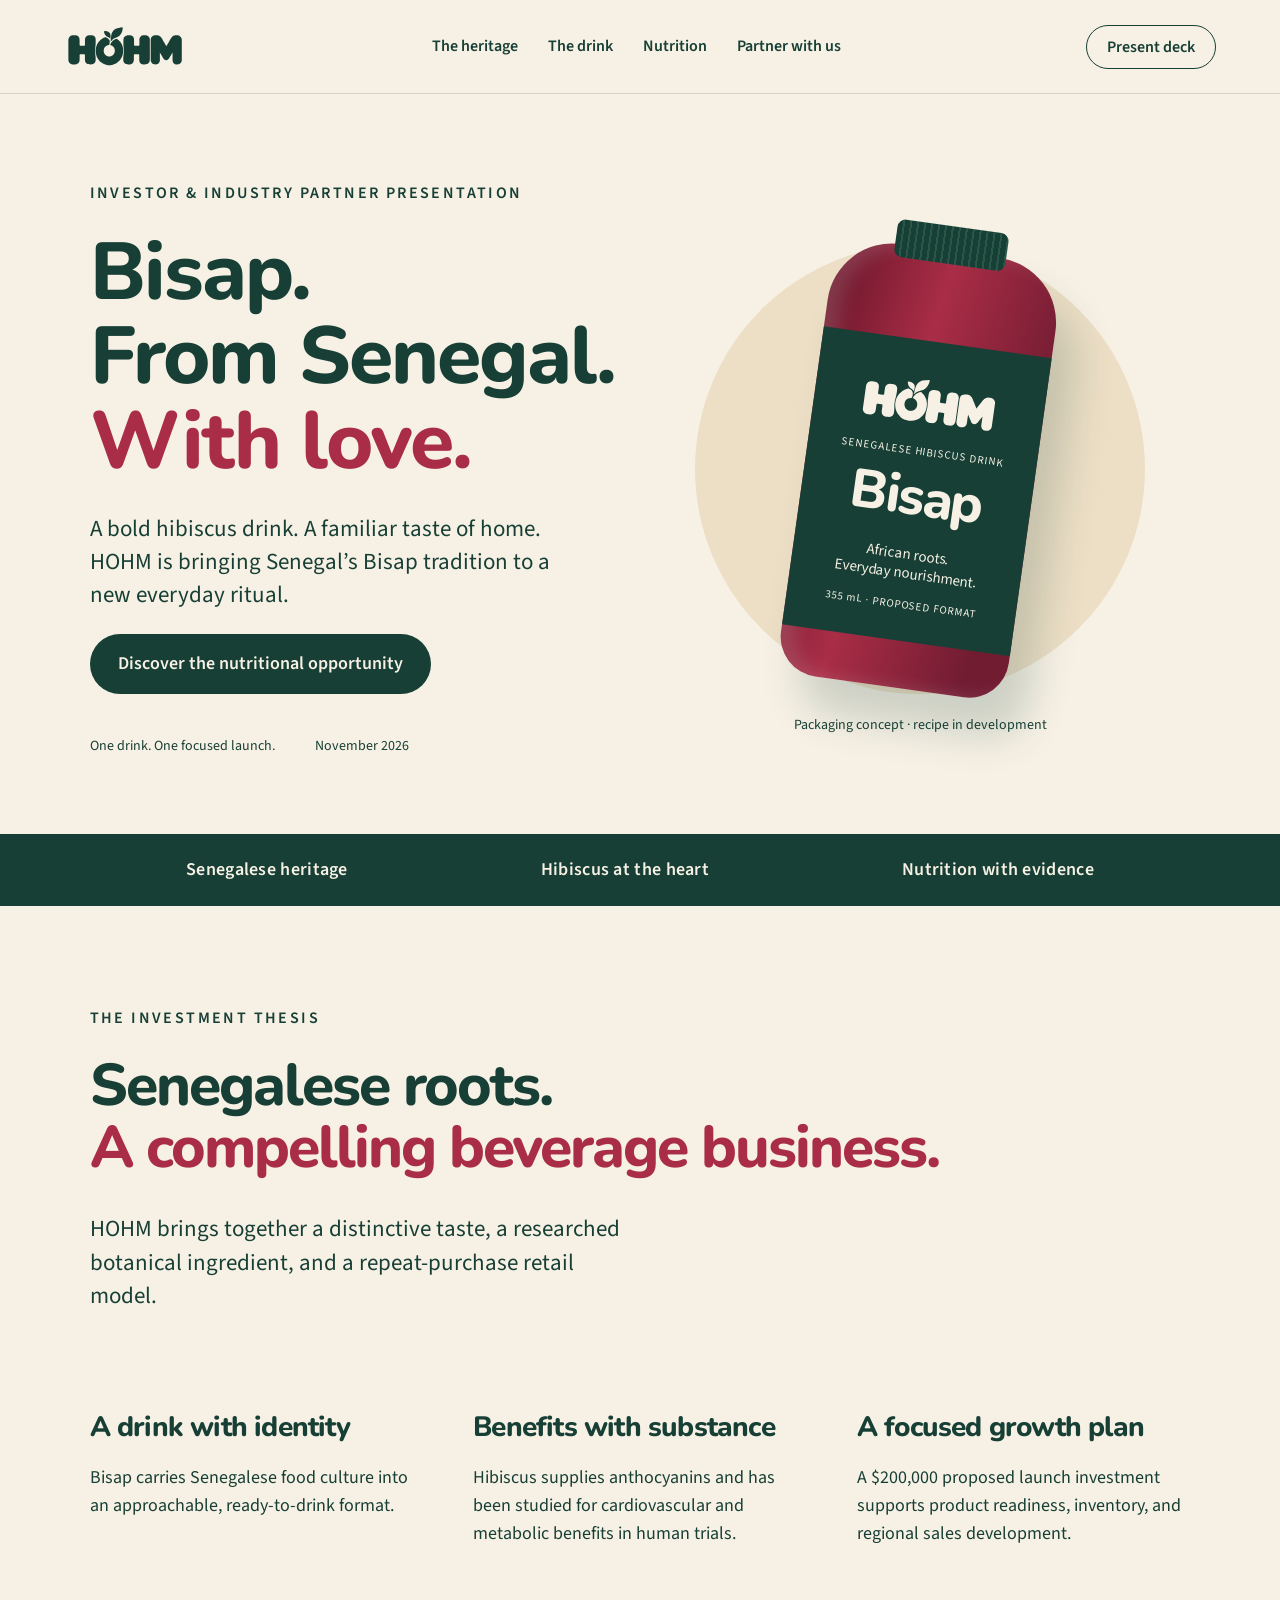
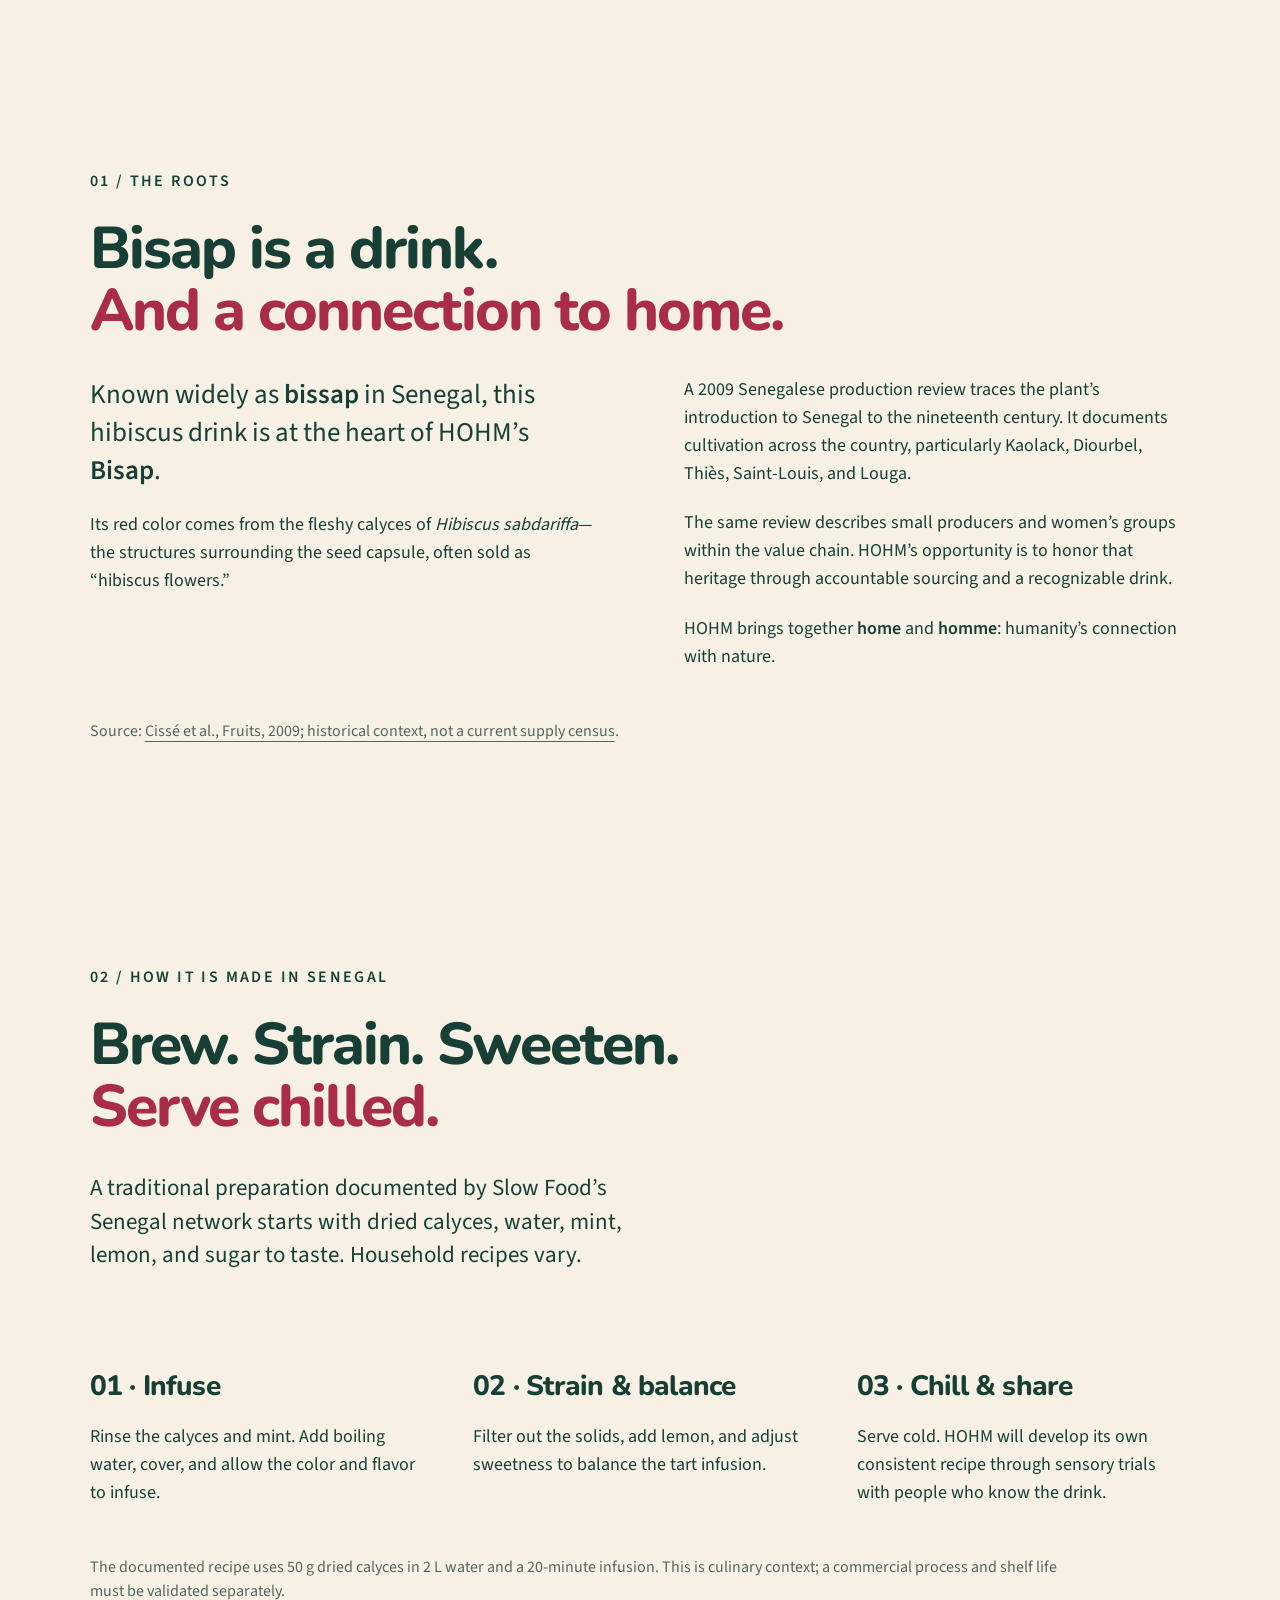
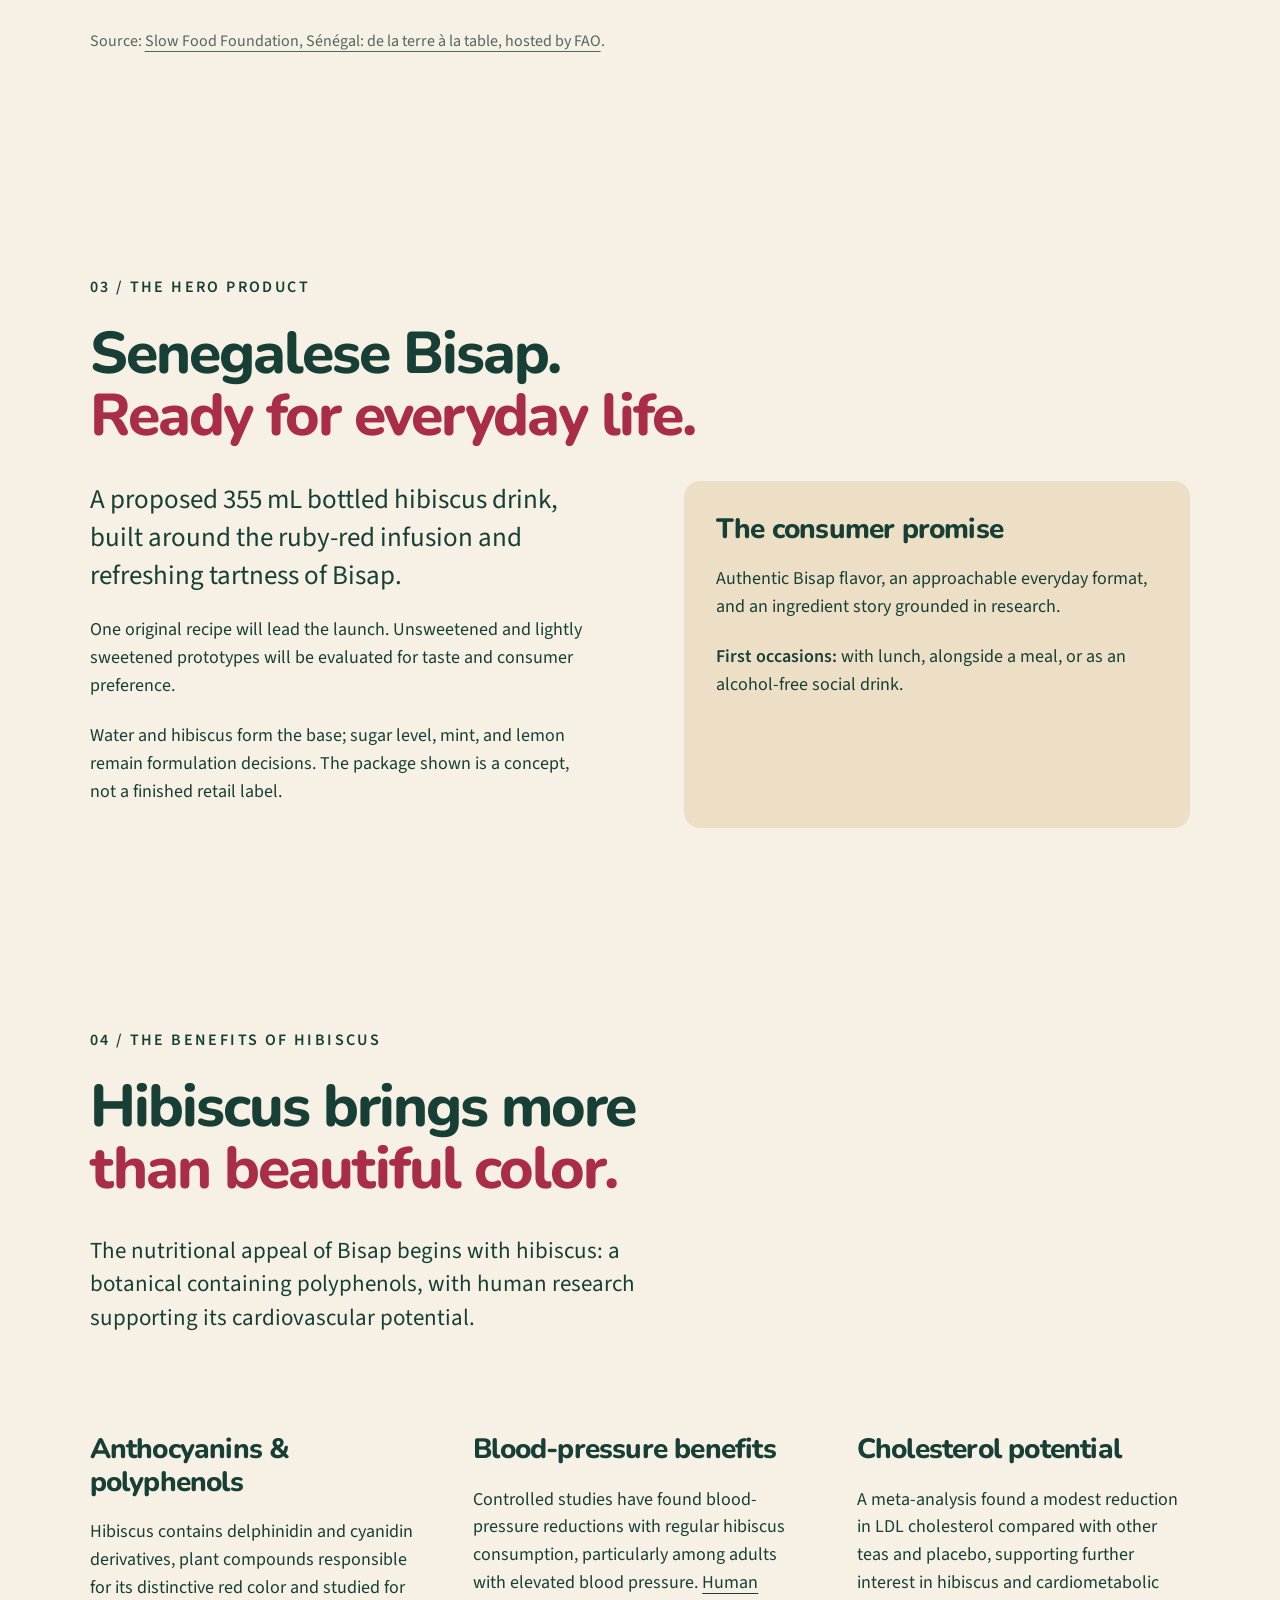
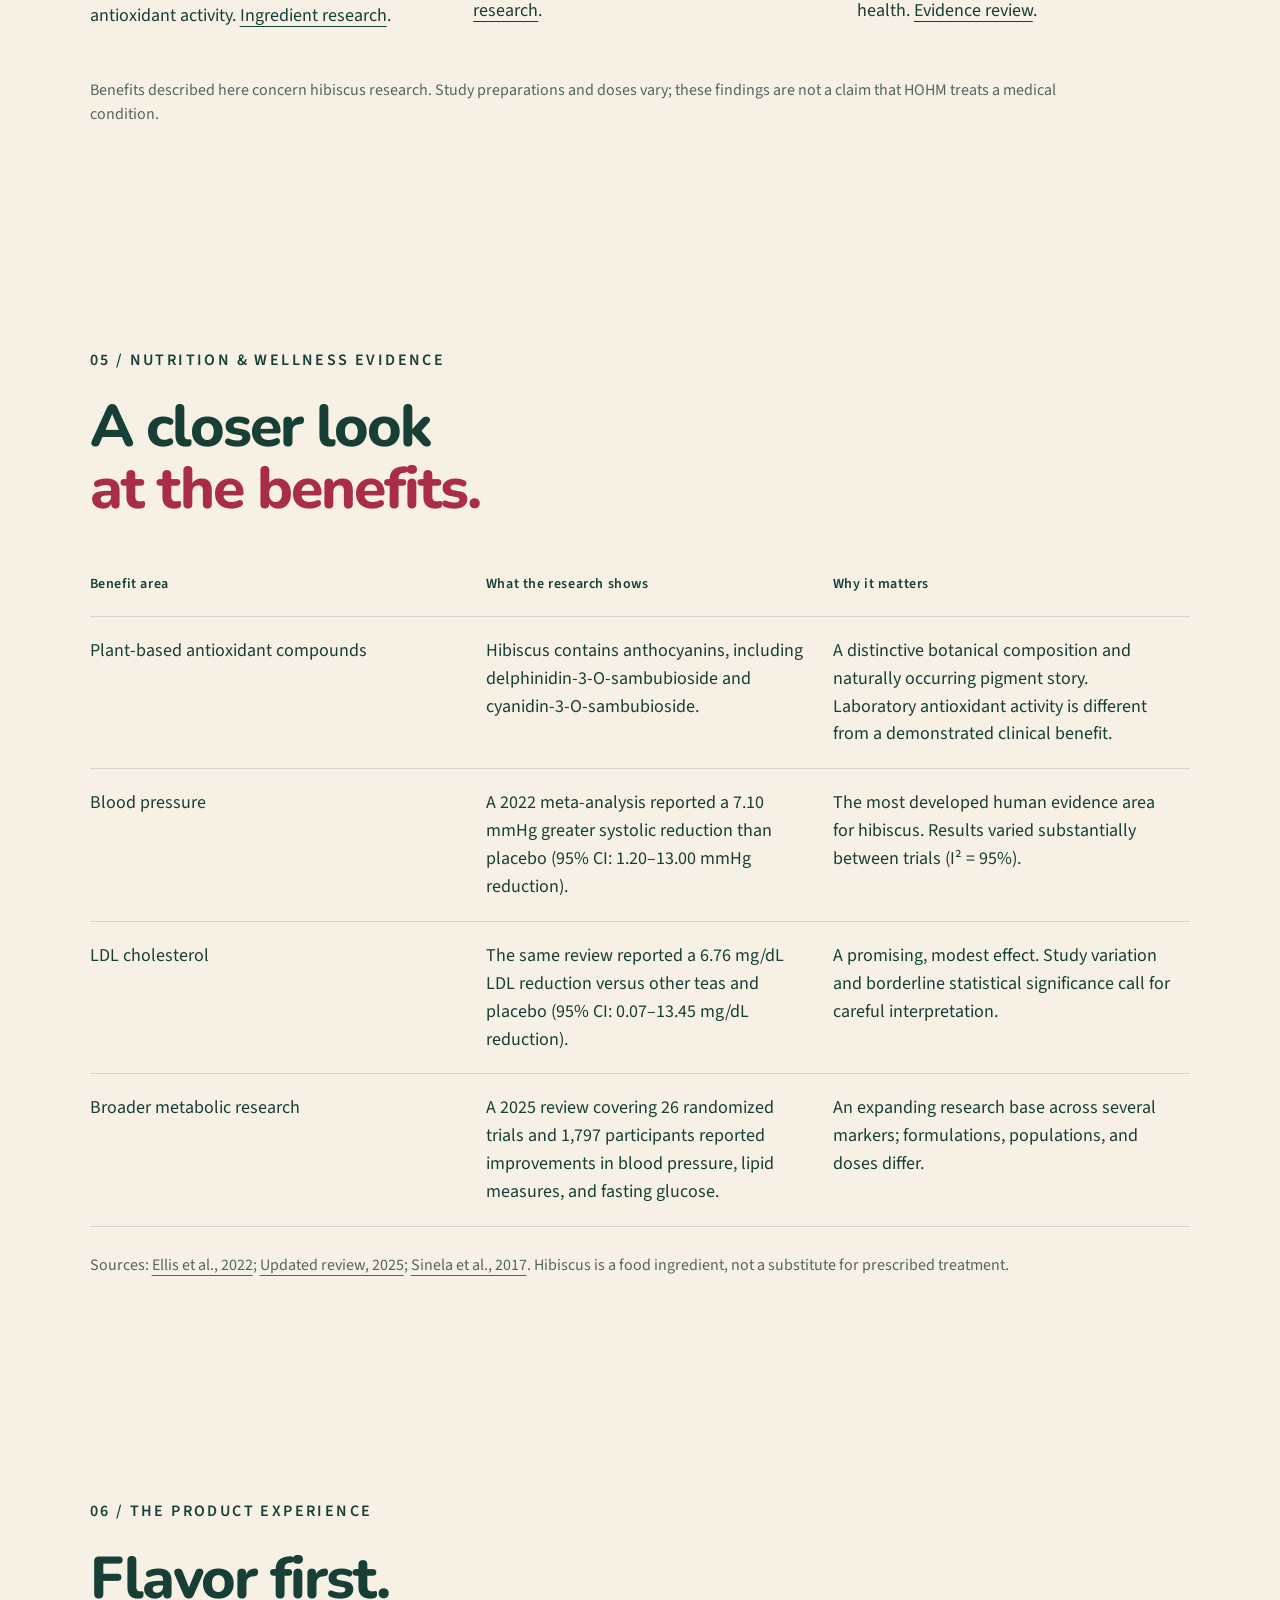
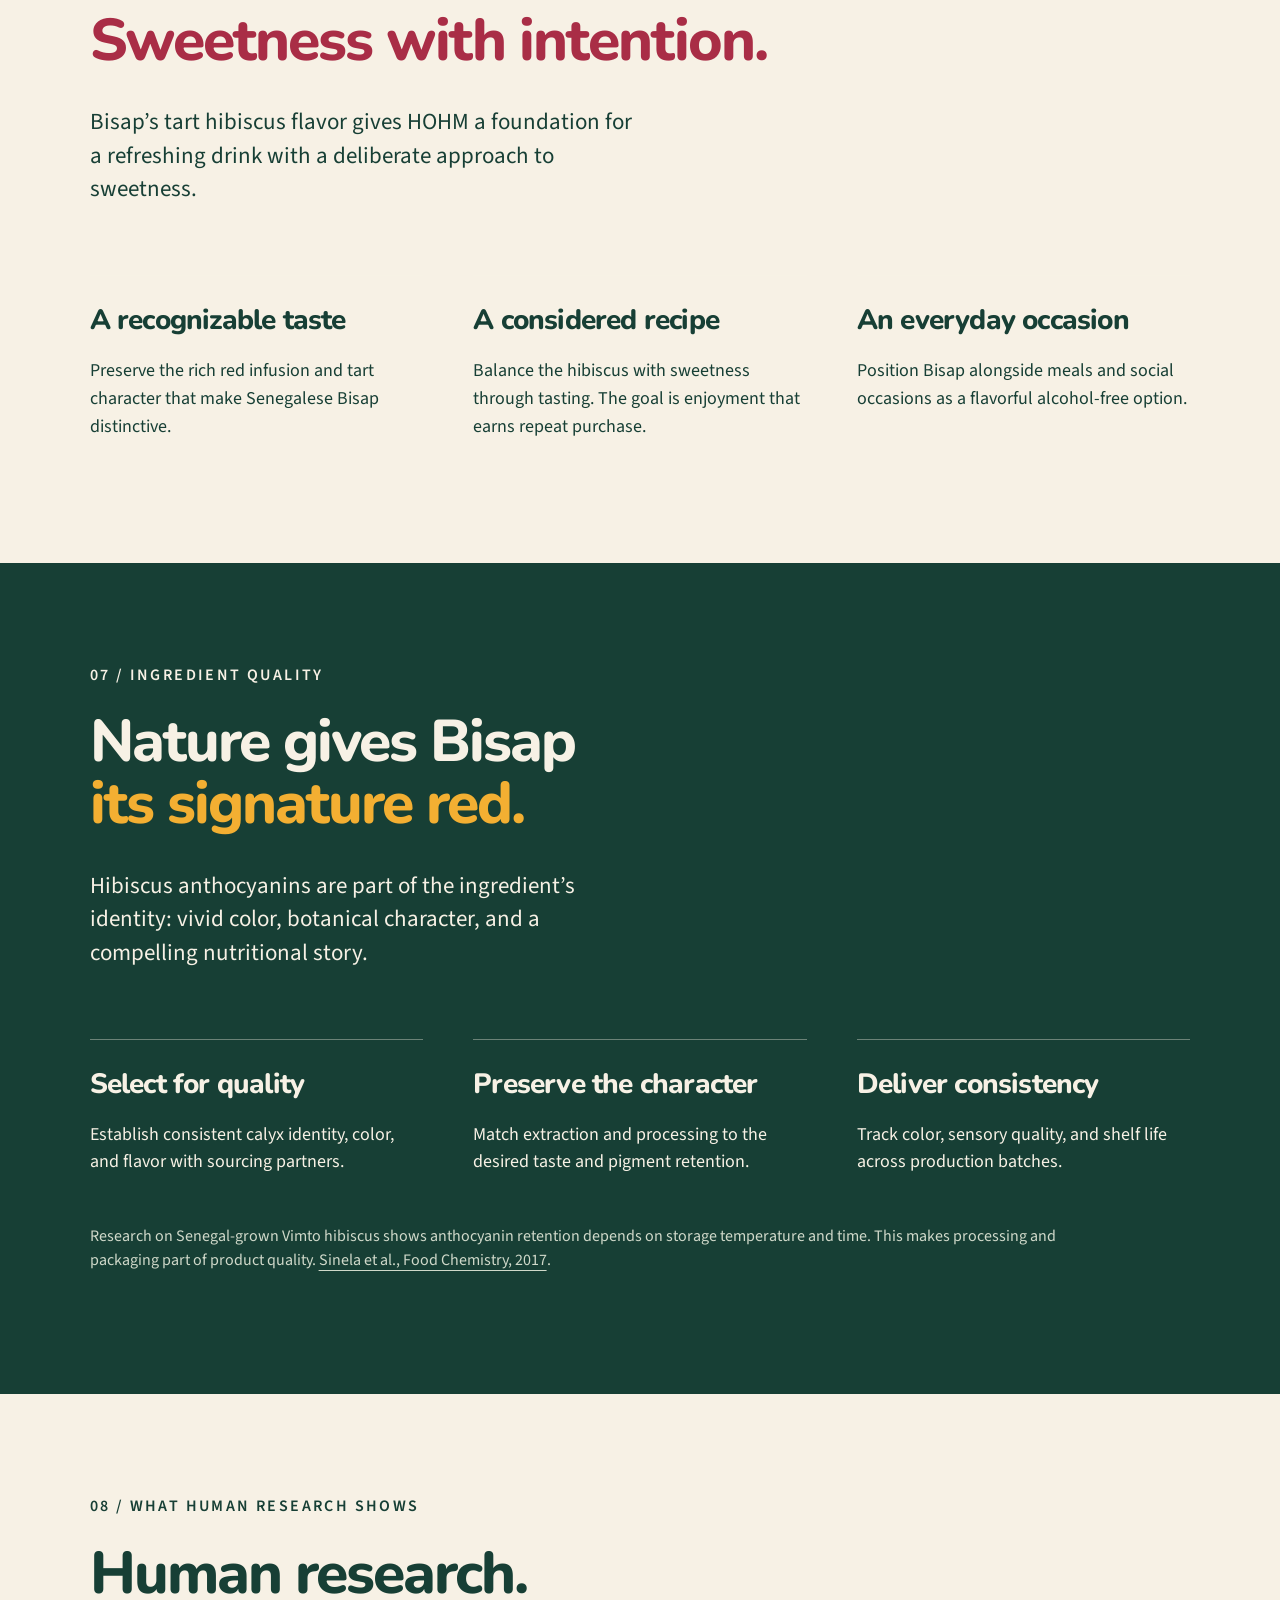
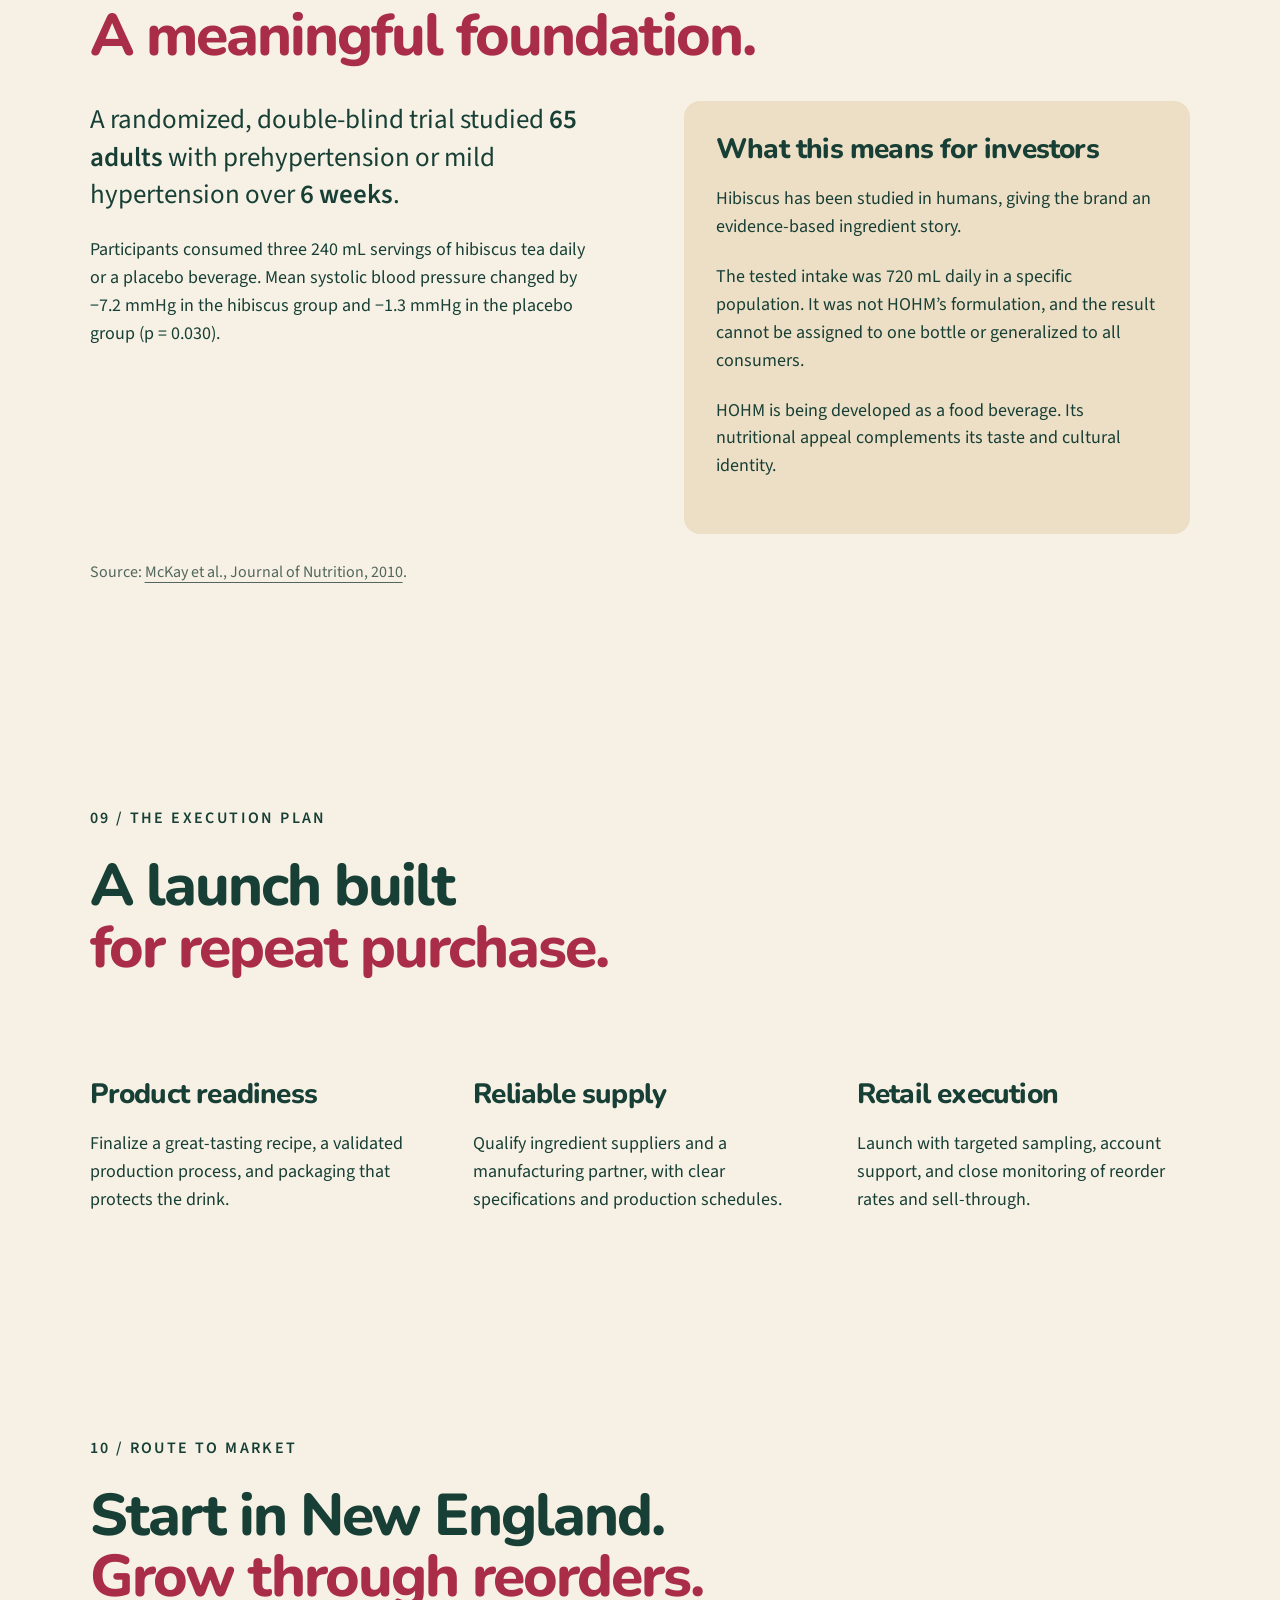
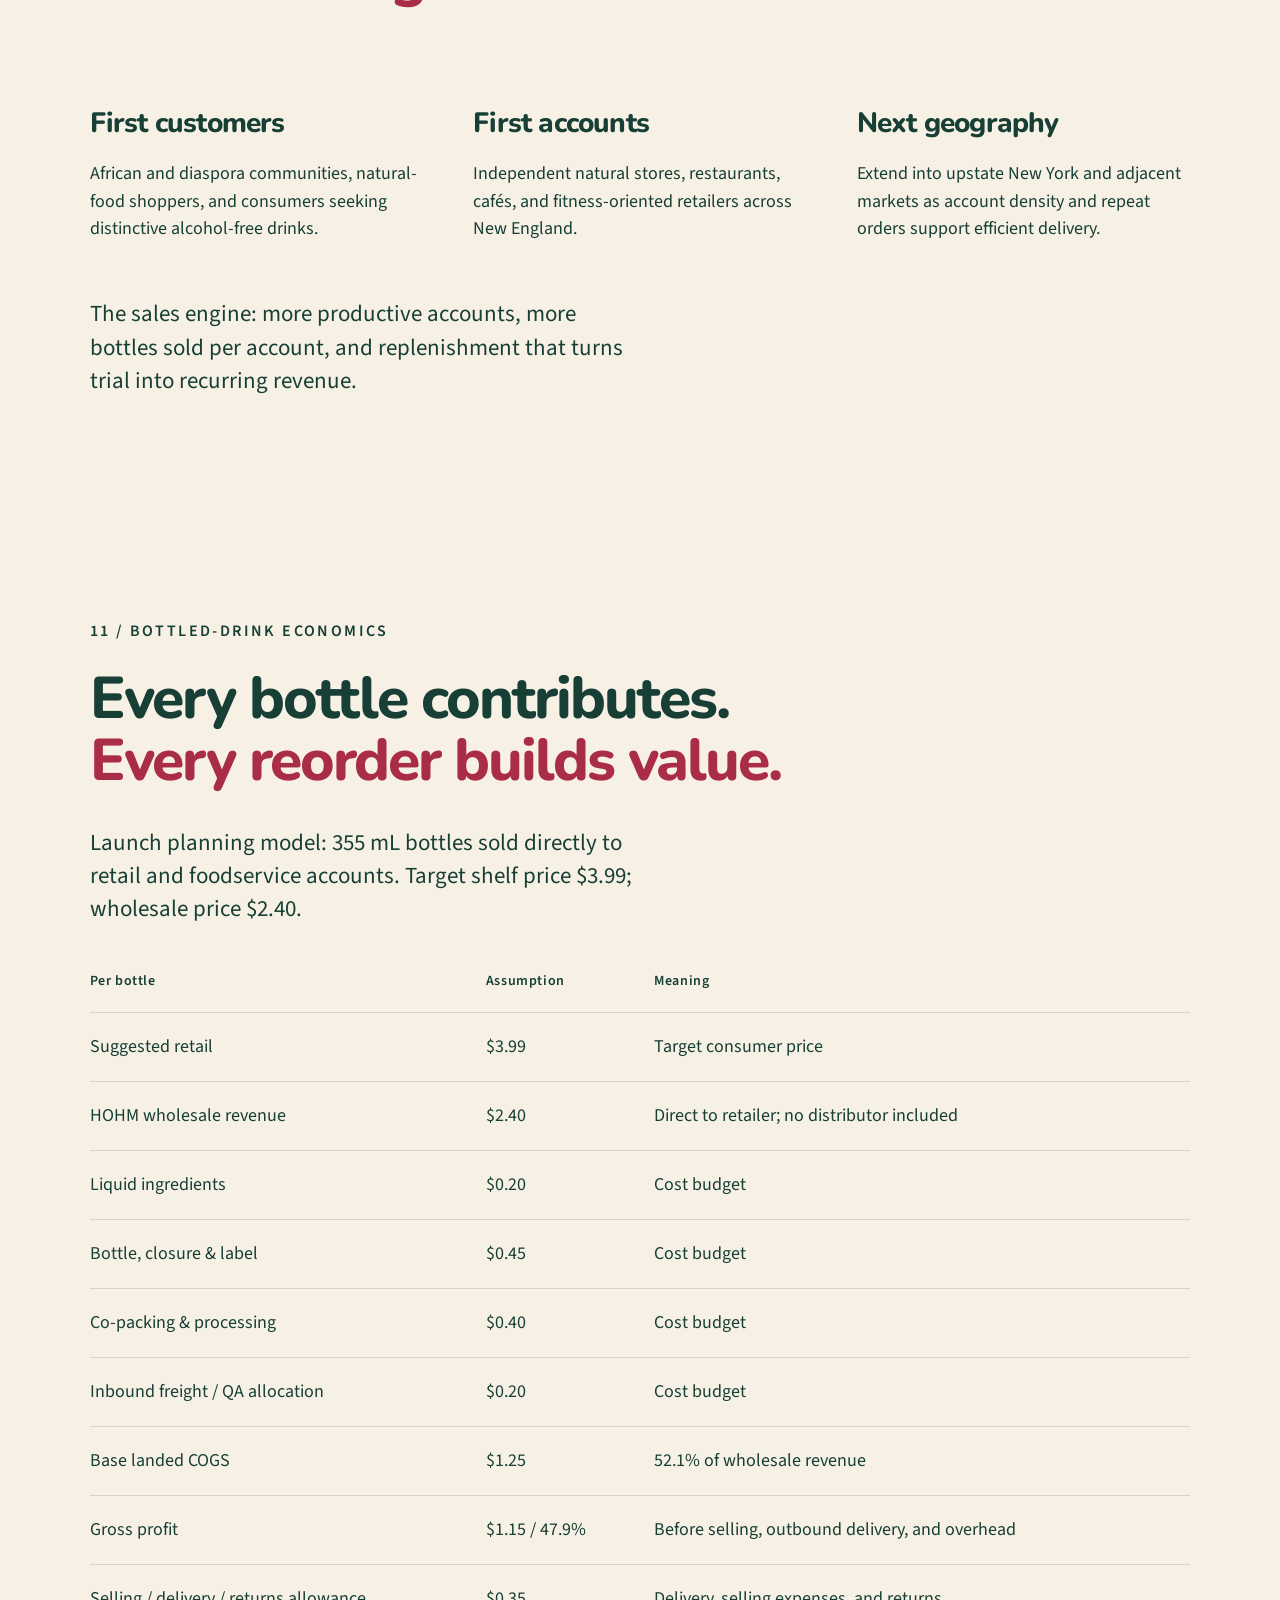
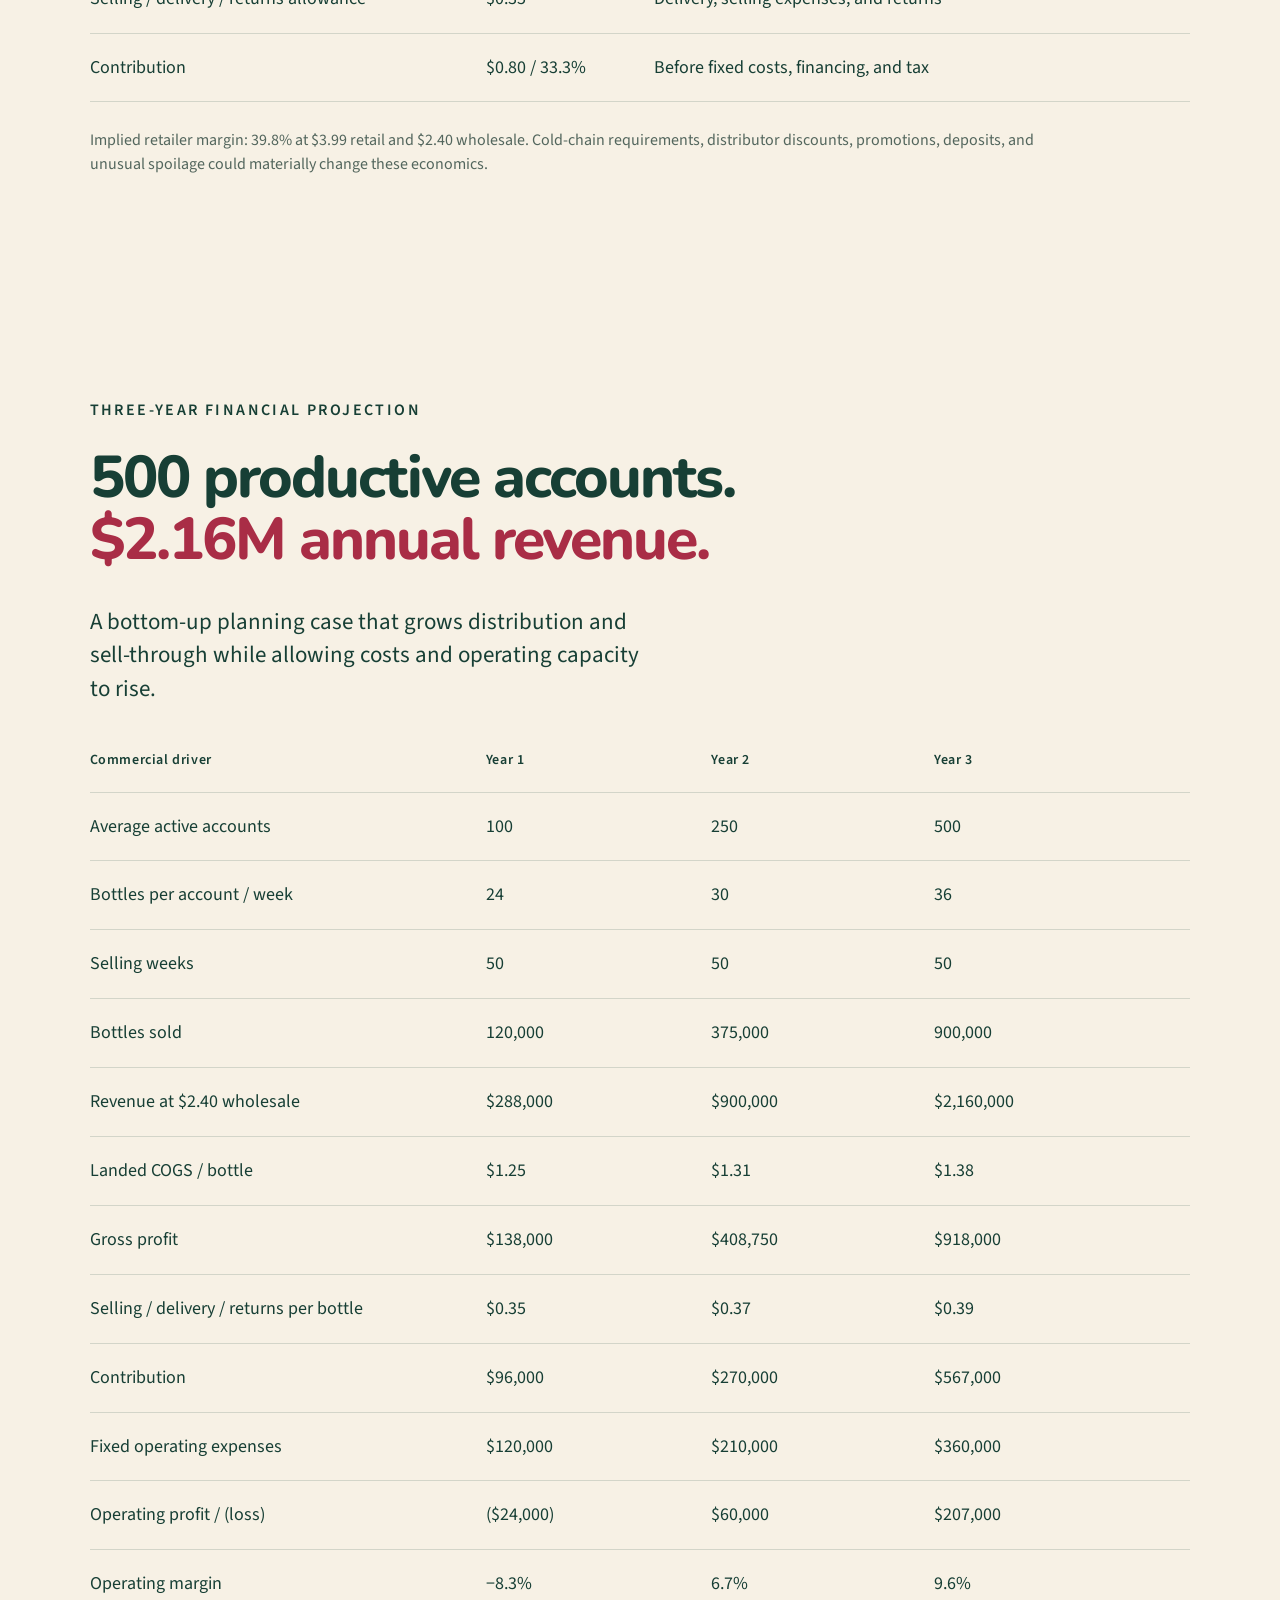
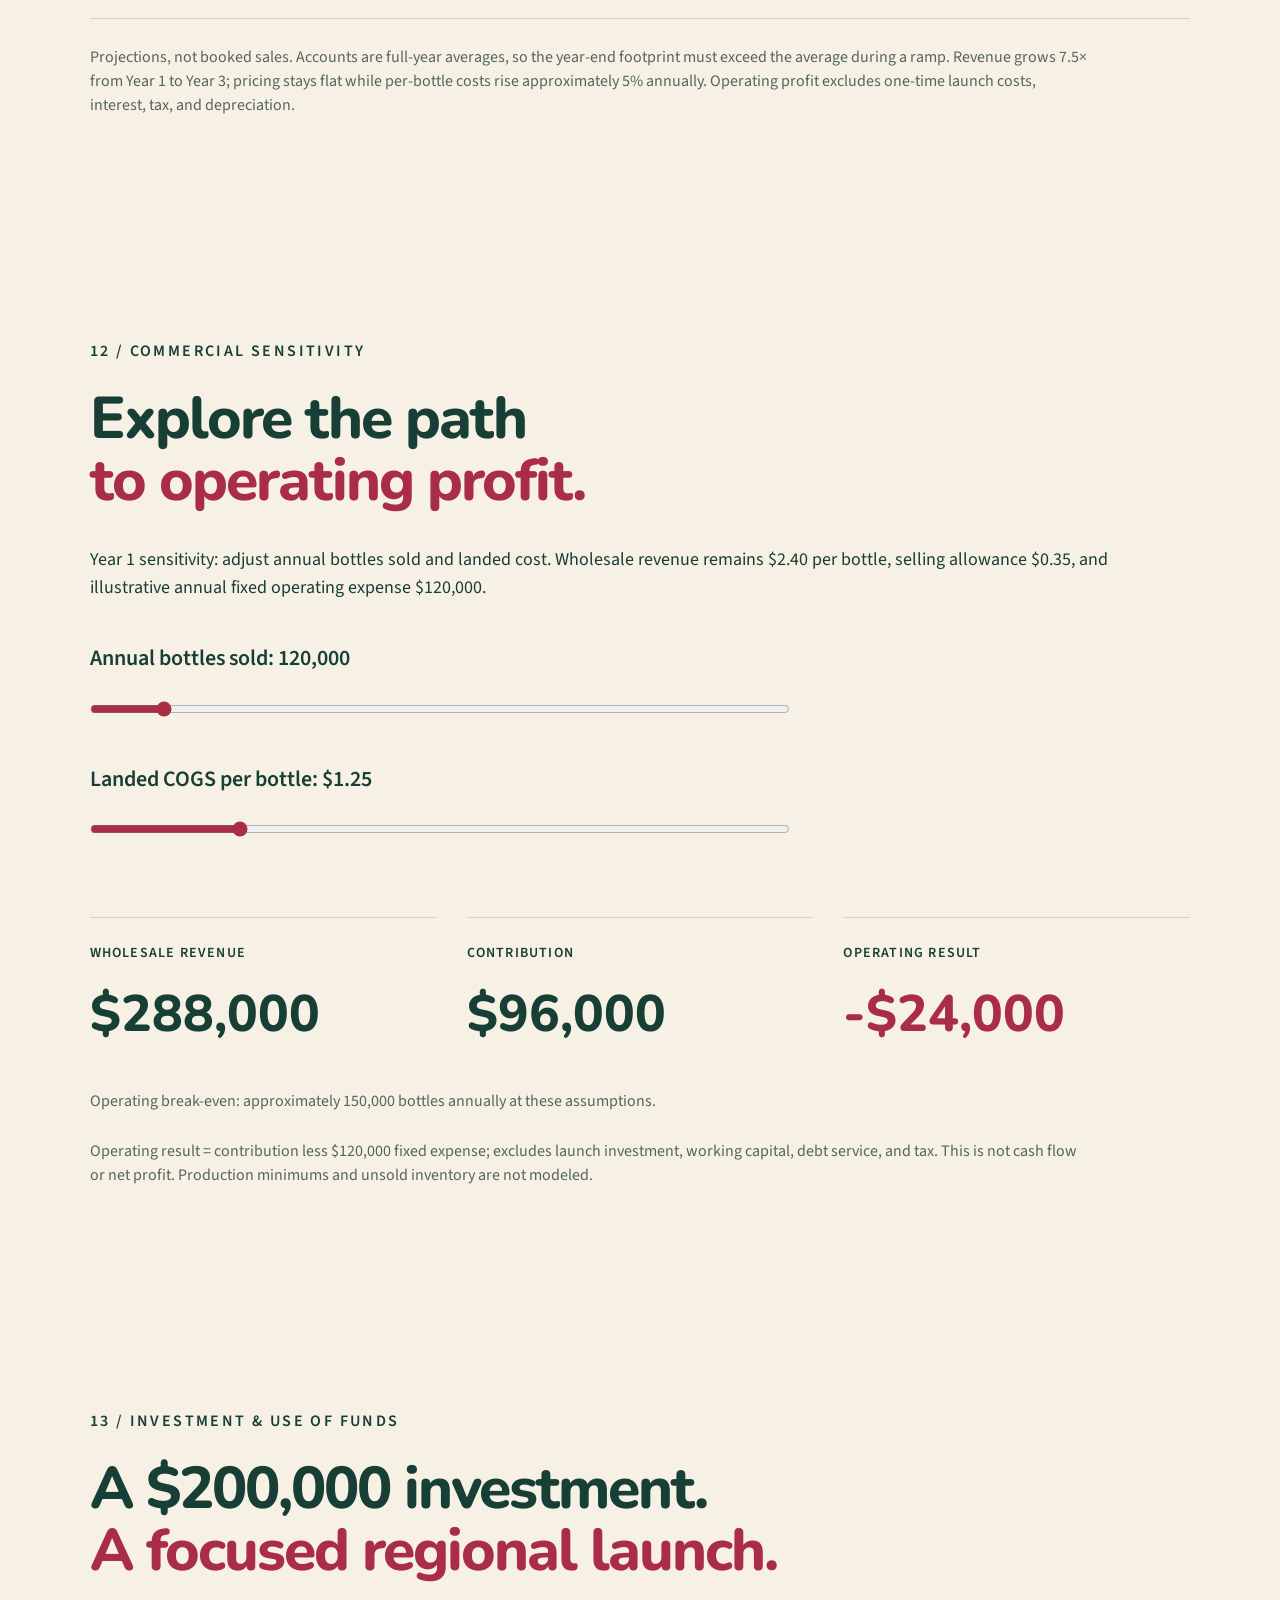
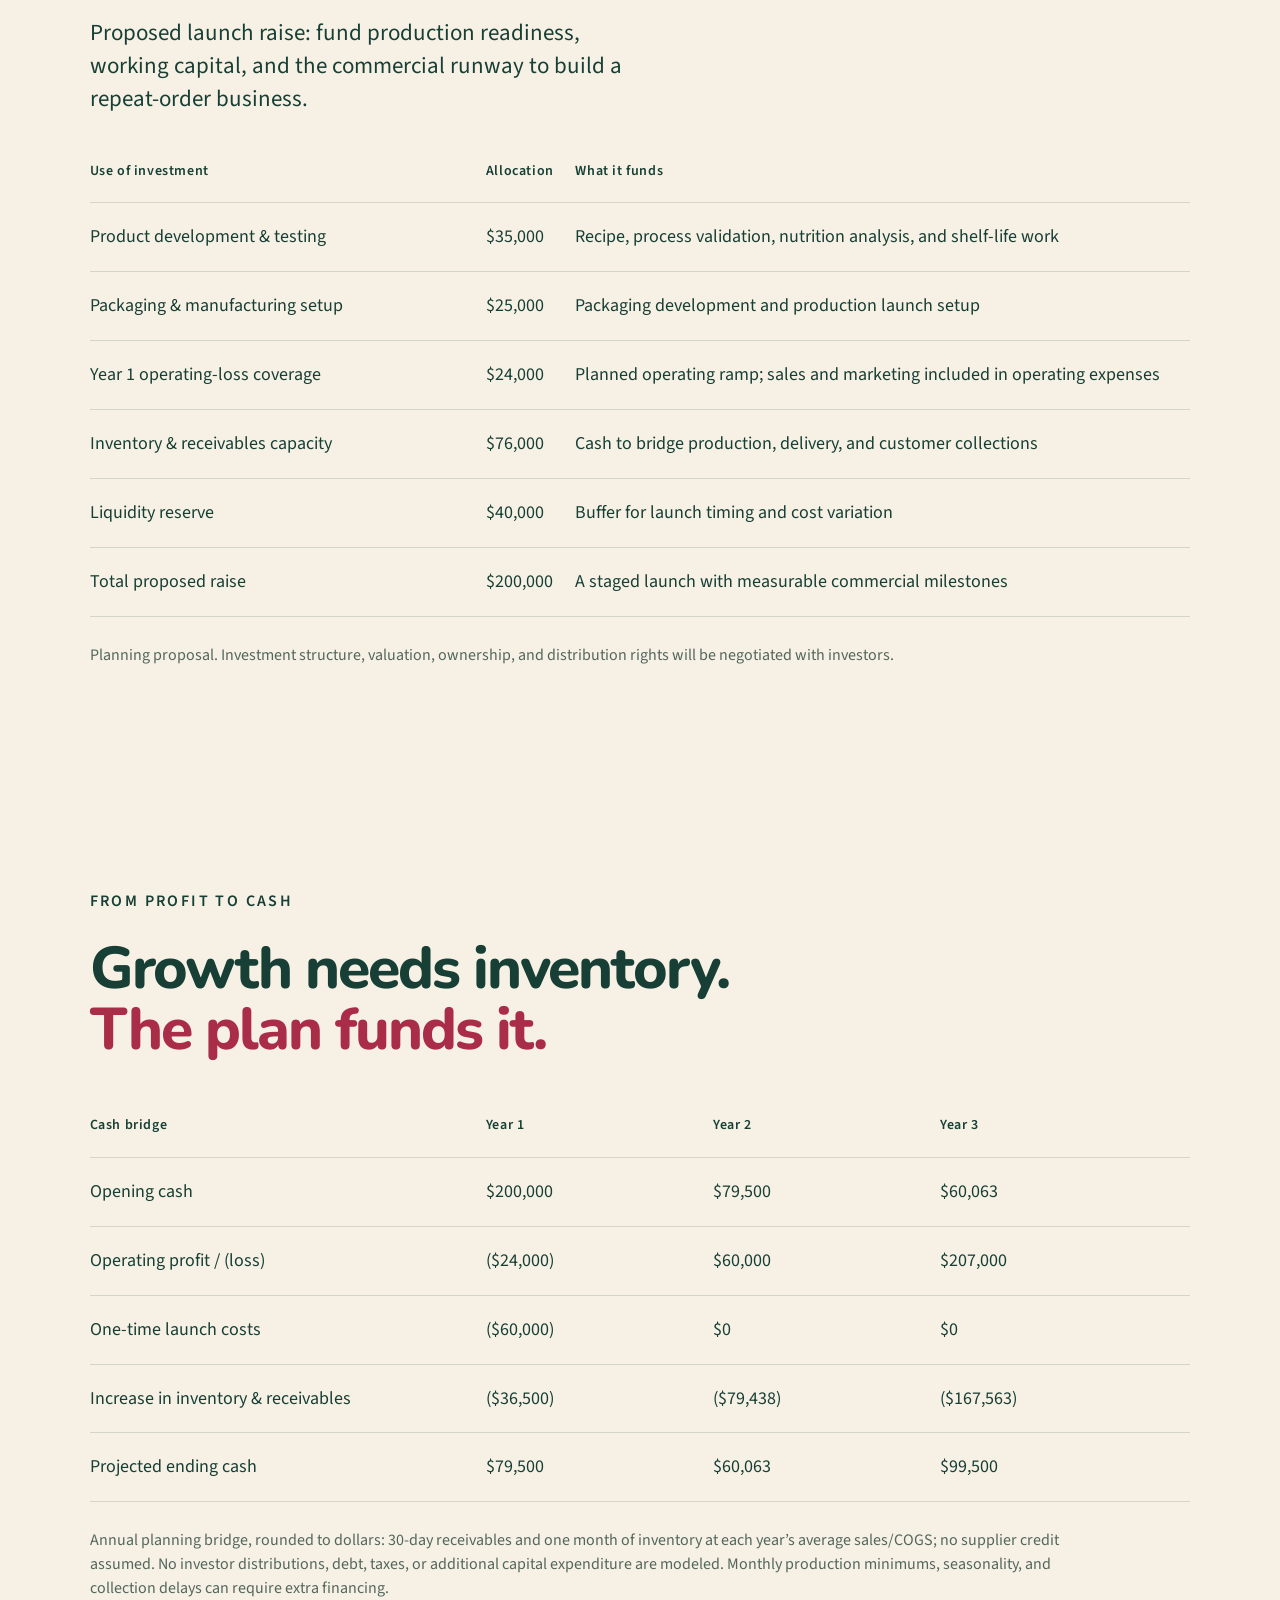
==== commit 7f7a7af0: "Lead Bisap pitch with researched benefits and three-year investment growth model" ====
--- a/index.html
+++ b/index.html
@@ -2,22 +2,22 @@
 <html lang="en"><head><meta charset="utf-8"><meta name="viewport" content="width=device-width,initial-scale=1"><title>HOHM — Bisap — Senegalese hibiscus drink</title><meta name="description" content="HOHM's investment and partnership proposal: Senegalese Bisap, its nutritional potential, and a focused bottled-drink pilot."><link rel="canonical" href="https://hohm-ruby.vercel.app/"><meta property="og:url" content="https://hohm-ruby.vercel.app/"><meta name="theme-color" content="#173F35"><meta property="og:title" content="HOHM — African roots. Everyday nourishment."><meta property="og:description" content="An invitation to build an African ingredient food brand. Explore the product vision, pilot economics, and partnership opportunities."><meta property="og:type" content="website"><link rel="icon" href="assets/icon.svg"><link rel="stylesheet" href="style.css"><script defer src="app.js"></script><script type="application/ld+json">{"@context":"https://schema.org","@type":"Organization","name":"HOHM","description":"A development-stage Senegalese hibiscus beverage brand."}</script></head><body>
 <a class="skip" href="#vision">Skip to pitch</a><header><a class="brand" href="#home" aria-label="HOHM home"><img src="assets/logo-forest.svg" alt="HOHM" width="122" height="54"></a><nav aria-label="Pitch chapters"><a href="#heritage">The heritage</a><a href="#products">The drink</a><a href="#nutrition">Nutrition</a><a href="#partner">Partner with us</a></nav><button id="present" class="small-button" aria-pressed="false">Present deck</button></header><div class="progress" aria-hidden="true"><i></i></div>
 <main><section id="home" class="hero chapter"><div class="hero-copy"><p class="eyebrow">INVESTOR & INDUSTRY PARTNER PRESENTATION</p><h1>Bisap.<br>From Senegal.<br><em>With love.</em></h1><p class="lead">A bold hibiscus drink. A familiar taste of home. HOHM is bringing Senegal’s Bisap tradition to a new everyday ritual.</p><a class="button" href="#nutrition">Discover the nutritional opportunity</a><div class="hero-meta"><span>One drink. One focused launch.</span><span>November 2026</span></div></div><div class="drink-art"><div class="drink-circle"></div><div class="bottle"><div class="bottle-cap"></div><div class="bottle-label"><img src="assets/logo-cream.svg" alt="HOHM"><span>SENEGALESE HIBISCUS DRINK</span><strong>Bisap</strong><p>African roots.<br>Everyday nourishment.</p><span>355 mL · PROPOSED FORMAT</span></div></div><p class="concept-note">Packaging concept · recipe in development</p></div></section><div class="statement-strip"><span>Senegalese heritage</span><span>Hibiscus at the heart</span><span>Nutrition with evidence</span></div>
-<section id="vision" class="chapter "><p class="eyebrow">THE INVESTMENT THESIS</p><h2>A taste worth sharing.<br><em>A product worth proving.</em></h2><p class="lead">Build a distinctive ready-to-drink Bisap around authentic flavor, deliberate sweetness, and transparent nutritional information.</p><div class="editorial-grid"><article><h3>Cultural depth</h3><p>A Senegalese drink with a story that begins well before the wellness aisle.</p></article><article><h3>Nutritional discipline</h3><p>Control added sugar and quantify what survives brewing, processing, and storage.</p></article><article><h3>Commercial focus</h3><p>One hero beverage, a controlled local pilot, and repeat purchase as the test of value.</p></article></div><p class="note">Development-stage proposal. Final formulation, nutrition verification, manufacturing economics, and paid demand are the next validation milestones.</p></section>
+<section id="vision" class="chapter "><p class="eyebrow">THE INVESTMENT THESIS</p><h2>Senegalese roots.<br><em>A compelling beverage business.</em></h2><p class="lead">HOHM brings together a distinctive taste, a researched botanical ingredient, and a repeat-purchase retail model.</p><div class="editorial-grid"><article><h3>A drink with identity</h3><p>Bisap carries Senegalese food culture into an approachable, ready-to-drink format.</p></article><article><h3>Benefits with substance</h3><p>Hibiscus supplies anthocyanins and has been studied for cardiovascular and metabolic benefits in human trials.</p></article><article><h3>A focused growth plan</h3><p>A $200,000 proposed launch investment supports product readiness, inventory, and regional sales development.</p></article></div></section>
 <section id="heritage" class="chapter "><p class="eyebrow">01 / THE ROOTS</p><h2>Bisap is a drink.<br><em>And a connection to home.</em></h2><div class="split-inner"><div><p class="large">Known widely as <strong>bissap</strong> in Senegal, this hibiscus drink is at the heart of HOHM’s <strong>Bisap</strong>.</p><p>Its red color comes from the fleshy calyces of <i>Hibiscus sabdariffa</i>—the structures surrounding the seed capsule, often sold as “hibiscus flowers.”</p></div><div><p>A 2009 Senegalese production review traces the plant’s introduction to Senegal to the nineteenth century. It documents cultivation across the country, particularly Kaolack, Diourbel, Thiès, Saint-Louis, and Louga.</p><p>The same review describes small producers and women’s groups within the value chain. HOHM’s opportunity is to honor that heritage through accountable sourcing and a recognizable drink.</p><p>HOHM brings together <strong>home</strong> and <strong>homme</strong>: humanity’s connection with nature.</p></div></div><p class="note">Source: <a href="https://www.cambridge.org/core/journals/fruits/article/abs/la-production-du-bissap-hibiscus-sabdariffa-l-au-senegal/F5486EC4C58661C3082F9B2C87EFE75A" target="_blank" rel="noopener">Cissé et al., Fruits, 2009; historical context, not a current supply census</a>.</p></section>
 <section id="preparation" class="chapter "><p class="eyebrow">02 / HOW IT IS MADE IN SENEGAL</p><h2>Brew. Strain. Sweeten.<br><em>Serve chilled.</em></h2><p class="lead">A traditional preparation documented by Slow Food’s Senegal network starts with dried calyces, water, mint, lemon, and sugar to taste. Household recipes vary.</p><div class="editorial-grid"><article><h3>01 · Infuse</h3><p>Rinse the calyces and mint. Add boiling water, cover, and allow the color and flavor to infuse.</p></article><article><h3>02 · Strain & balance</h3><p>Filter out the solids, add lemon, and adjust sweetness to balance the tart infusion.</p></article><article><h3>03 · Chill & share</h3><p>Serve cold. HOHM will develop its own consistent recipe through sensory trials with people who know the drink.</p></article></div><p class="note">The documented recipe uses 50 g dried calyces in 2 L water and a 20-minute infusion. This is culinary context; a commercial process and shelf life must be validated separately.</p><p class="note">Source: <a href="https://www.fao.org/fileadmin/templates/olq/files/generaldoc/Senegal_libretto.pdf" target="_blank" rel="noopener">Slow Food Foundation, Sénégal: de la terre à la table, hosted by FAO</a>.</p></section>
-<section id="products" class="chapter "><p class="eyebrow">03 / THE HERO PRODUCT</p><h2>Senegalese Bisap.<br><em>Ready for everyday life.</em></h2><div class="split-inner"><div><p class="large">A proposed 355 mL bottled hibiscus drink, built around the ruby-red infusion and refreshing tartness of Bisap.</p><p>One original recipe will lead the launch. Unsweetened and lightly sweetened prototypes will be evaluated for taste and consumer preference.</p><p>Water and hibiscus form the base; sugar level, mint, and lemon remain formulation decisions. The package shown is a concept, not a finished retail label.</p></div><div class="nutrition-callout"><h3>The consumer promise to earn</h3><p>A drink that tastes like Bisap, fits a considered daily routine, and tells people exactly what is inside.</p><p><strong>First occasions:</strong> with lunch, alongside a meal, or as an alcohol-free social drink.</p></div></div></section>
-<section id="nutrition" class="chapter "><p class="eyebrow">04 / NUTRITION — THE CENTRAL VALUE</p><h2>Make every nutritional<br><em>claim measurable.</em></h2><p class="lead">The strongest proposition is a well-formulated beverage: a clear sugar profile, a hibiscus base, and measured plant compounds. The finished drink—not the dried ingredient—defines its nutritional value.</p><div class="editorial-grid"><article><h3>Sweetness by design</h3><p>Added sugar is a controllable part of the formula. Taste testing determines how far it can be reduced while preserving enjoyment.</p></article><article><h3>Plant compounds</h3><p>Hibiscus contains anthocyanins. Their amount in the bottle depends on the raw material, extraction, process, and storage.</p></article><article><h3>Facts per bottle</h3><p>HOHM’s final nutrition panel will report verified amounts per bottle, including sugar, calories, vitamins, and minerals.</p></article></div><p class="note">Source: <a href="https://www.sciencedirect.com/science/article/pii/S0308814616310937" target="_blank" rel="noopener">Sinela et al., Food Chemistry, 2017</a>.</p></section>
-<section id="facts" class="chapter "><p class="eyebrow">05 / DETAILED NUTRITION FACTS DEVELOPMENT</p><h2>What goes in the bottle.<br><em>What belongs on the label.</em></h2><p>Below is HOHM’s full nutrition verification framework—not a finished Nutrition Facts panel. “Not established” means unknown, not zero. Daily Values shown are FDA references for adults and children age 4 and older.</p><div class="table-wrap"><table><thead><tr><th>Nutrient / measure</th><th>What we can say today</th><th>Evidence needed for HOHM</th></tr></thead><tbody><tr><td>Serving size & servings</td><td>Proposed: one 355 mL bottle. Final package and applicable serving-size rules require review.</td><td>Fix the container and formulation before calculating per-serving values.</td></tr><tr><td>Calories</td><td>Not yet established. Added sugar contributes energy; other ingredients may contribute too.</td><td>Calculate from the complete recipe and verify the finished beverage.</td></tr><tr><td>Total carbohydrate</td><td>Not yet established; not interchangeable with total sugars.</td><td>Measure or calculate all carbohydrate sources and apply labeling rules.</td></tr><tr><td>Total sugars</td><td>Includes naturally occurring and added sugars; no Daily Value is established.</td><td>Analyze the final beverage and reconcile with the formula.</td></tr><tr><td>Added sugars</td><td>A development variable, not a confirmed claim. FDA Daily Value: 50 g.</td><td>Maintain recipe records; honey and syrups also contribute added sugars.</td></tr><tr><td>Dietary fiber</td><td>Do not transfer dried calyx fiber figures to a strained drink. FDA DV: 28 g.</td><td>Verify finished beverage; no “source of fiber” claim is proposed.</td></tr><tr><td>Protein</td><td>No confirmed amount or protein positioning. FDA DV: 50 g.</td><td>Determine the final amount; claim qualification needs additional review.</td></tr><tr><td>Total fat / saturated / trans</td><td>No confirmed values. DVs: total fat 78 g; saturated fat 20 g; no DV for trans fat.</td><td>Assess the full recipe and required rounding; do not assume label zeros.</td></tr><tr><td>Cholesterol / sodium</td><td>No confirmed values. DVs: cholesterol 300 mg; sodium 2,300 mg.</td><td>Check ingredients, process water, and finished drink.</td></tr><tr><td>Vitamin D / calcium</td><td>No verified amounts. DVs: vitamin D 20 mcg; calcium 1,300 mg.</td><td>Required label nutrients; quantify rather than infer from plant composition.</td></tr><tr><td>Iron / potassium</td><td>No verified amounts. DVs: iron 18 mg; potassium 4,700 mg.</td><td>Required label nutrients; an infusion is not equivalent to whole calyces.</td></tr><tr><td>Vitamin C</td><td>No verified amount. FDA DV: 90 mg. Lemon in a recipe does not establish a vitamin claim.</td><td>Test after processing and through shelf life before making a claim.</td></tr><tr><td>Anthocyanins / polyphenols</td><td>No established FDA Daily Value and no HOHM concentration measured.</td><td>Specify an assay and report mg per serving only after validated testing.</td></tr><tr><td>Caffeine</td><td>A hibiscus-only infusion is a caffeine-free formulation direction; blends must be checked.</td><td>Confirm all ingredients and substantiate any finished-product claim.</td></tr></tbody></table></div><p class="note">Source: <a href="https://www.fda.gov/food/nutrition-facts-label/daily-value-nutrition-and-supplement-facts-labels" target="_blank" rel="noopener">FDA Daily Values and required label nutrients</a>.</p></section>
-<section id="sweetness" class="chapter "><p class="eyebrow">06 / FORMULATION EXPLORER</p><h2>The sweetness decision<br><em>changes the proposition.</em></h2><p class="lead">Explore added sugar per proposed 355 mL bottle. This is a formulation comparison, not HOHM’s final nutritional information.</p><div class="scenario-controls"><label for="sugar">Added sugar: <strong id="sugar-label">5 g</strong> per bottle</label><input id="sugar" type="range" min="0" max="20" step="1" value="5"><div>0 g — unsweetened direction <span>20 g — sweeter direction</span></div></div><div class="metric-grid"><article><span>ENERGY FROM ADDED SUGAR ONLY</span><strong id="sugar-cal">20 kcal</strong></article><article><span>ADDED SUGAR DAILY VALUE</span><strong id="sugar-dv">10%</strong></article><article><span>PROPOSED BOTTLE</span><strong>355 mL</strong></article></div><p class="note">Calculation: 4 kcal per gram of sugar; added sugar %DV = grams ÷ 50 g × 100. Total beverage calories and total sugars may be higher. No “low sugar,” “reduced sugar,” or calorie claim is established by this model.</p><p class="note">Source: <a href="https://www.fda.gov/food/nutrition-facts-label/added-sugars-nutrition-facts-label" target="_blank" rel="noopener">FDA added sugars guidance</a>.</p></section>
-<section id="compounds" class="chapter dark"><p class="eyebrow">07 / THE HIBISCUS DIFFERENCE</p><h2>The ruby color has<br><em>a chemistry story.</em></h2><p class="lead">Research identifies delphinidin-3-O-sambubioside and cyanidin-3-O-sambubioside among hibiscus’s main anthocyanins.</p><div class="editorial-grid"><article><h3>From calyx to cup</h3><p>Extraction conditions determine what enters the infusion. A dry ingredient analysis cannot establish a per-bottle amount.</p></article><article><h3>From process to shelf</h3><p>A study of Senegal-grown Vimto extracts found anthocyanin degradation during storage at 4–37°C over 60 days.</p></article><article><h3>From story to specification</h3><p>Test the selected formula at production and at end of shelf life. Measure retention alongside color, flavor, and microbial stability.</p></article></div><p class="section-caption">Anthocyanins are plant pigments, not essential nutrients with an established Daily Value. An antioxidant assay does not demonstrate a health outcome in people. HOHM has no measured anthocyanin amount or antioxidant nutrient claim today.</p><p class="note">Source: <a href="https://www.sciencedirect.com/science/article/pii/S0308814616310937" target="_blank" rel="noopener">Sinela et al., 2017; ingredient extract study, not a HOHM product test</a>.</p></section>
-<section id="evidence" class="chapter "><p class="eyebrow">08 / WHAT HUMAN RESEARCH SHOWS</p><h2>A reason to investigate.<br><em>Not a promise to treat.</em></h2><div class="split-inner"><div><p class="large">A randomized, double-blind trial studied <strong>65 adults</strong> with prehypertension or mild hypertension over <strong>6 weeks</strong>.</p><p>Participants consumed three 240 mL servings of hibiscus tea daily or a placebo beverage. Mean systolic blood pressure changed by −7.2 mmHg in the hibiscus group and −1.3 mmHg in the placebo group (p = 0.030).</p></div><div class="nutrition-callout"><h3>What this means for investors</h3><p>Hibiscus has been studied in humans, supporting a serious ingredient research story.</p><p>The tested intake was 720 mL daily in a specific population. It was not HOHM’s formulation, and the result cannot be assigned to one bottle or generalized to all consumers.</p><p>HOHM is being developed as a food beverage. No blood-pressure treatment, prevention, or medication-replacement claim is proposed.</p></div></div><p class="note">Source: <a href="https://pubmed.ncbi.nlm.nih.gov/20018807/" target="_blank" rel="noopener">McKay et al., Journal of Nutrition, 2010</a>.</p></section>
-<section id="validation" class="chapter "><p class="eyebrow">09 / TURN POTENTIAL INTO PRODUCT VALUE</p><h2>The evidence becomes<br><em>part of the product.</em></h2><div class="editorial-grid"><article><h3>Formula & taste</h3><p>Choose calyx specifications and extraction strength. Test sugar levels with Senegalese/diaspora consumers and new-to-Bisap drinkers.</p></article><article><h3>Process & nutrition</h3><p>Work with a food scientist and process authority. Verify nutrition, ingredient identity, contaminants, microbiology, and processing suitability.</p></article><article><h3>Shelf life & label</h3><p>Compare chilled and shelf-stable routes. Confirm sensory quality and compounds through storage; finalize the label and distribution requirements.</p></article></div><p class="note">Commercial release depends on an appropriate validated process. A household brew method is not a shelf-stability protocol.</p></section>
-<section id="market" class="chapter "><p class="eyebrow">10 / THE ROUTE TO MARKET</p><h2>Win the first table.<br><em>Then the next refrigerator.</em></h2><div class="editorial-grid"><article><h3>Taste-led discovery</h3><p>Start with African and diaspora food communities, independent restaurants, and curated sampling events.</p></article><article><h3>A manageable pilot</h3><p>Proposed launch geography: New England, with a focused regional rollout. Confirm distributor and co-packer fit before expansion.</p></article><article><h3>Demand that can be measured</h3><p>Track paid trial, repeat orders, bottle sell-through, spoilage, and contribution after delivery. Use evidence to decide the next production run.</p></article></div><p class="note">Proposed channels, not existing accounts. No signed buyers, distribution agreements, or current market-size estimate are represented.</p></section>
-<section id="economics" class="chapter "><p class="eyebrow">11 / BOTTLED-DRINK ECONOMICS</p><h2>A price hypothesis.<br><em>A margin to validate.</em></h2><p class="lead">An illustrative direct-to-retailer model for one 355 mL bottle. These are planning assumptions, not current supplier quotes or a forecast.</p><div class="table-wrap"><table><thead><tr><th>Per bottle</th><th>Assumption</th><th>Meaning</th></tr></thead><tbody><tr><td>Suggested retail</td><td>$3.99</td><td>Price to test with consumers</td></tr><tr><td>HOHM wholesale revenue</td><td>$2.40</td><td>Direct to retailer; no distributor included</td></tr><tr><td>Liquid ingredients</td><td>$0.20</td><td>Unquoted allowance</td></tr><tr><td>Bottle, closure & label</td><td>$0.45</td><td>Unquoted allowance</td></tr><tr><td>Co-packing & processing</td><td>$0.40</td><td>Unquoted allowance</td></tr><tr><td>Inbound freight / QA allocation</td><td>$0.20</td><td>Unquoted allowance</td></tr><tr><td>Base landed COGS</td><td>$1.25</td><td>52.1% of wholesale revenue</td></tr><tr><td>Gross profit</td><td>$1.15 / 47.9%</td><td>Before selling, outbound delivery, and overhead</td></tr><tr><td>Selling / delivery / returns allowance</td><td>$0.35</td><td>Must be replaced with channel-specific costs</td></tr><tr><td>Contribution</td><td>$0.80 / 33.3%</td><td>Before fixed costs, financing, and tax</td></tr></tbody></table></div><p class="note">Implied retailer margin: 39.8% at $3.99 retail and $2.40 wholesale. Cold-chain requirements, distributor discounts, promotions, deposits, and unusual spoilage could materially change these economics.</p></section>
-<section id="scenario" class="chapter "><p class="eyebrow">12 / COMMERCIAL SENSITIVITY</p><h2>Scale only when<br><em>the unit works.</em></h2><p>Adjust annual bottles sold and landed cost. Wholesale revenue remains $2.40 per bottle, selling allowance $0.35, and illustrative annual fixed operating expense $120,000.</p><div class="scenario-controls"><label for="volume">Annual bottles sold: <strong id="volume-label"></strong></label><input id="volume" type="range" min="25000" max="300000" step="5000" value="150000"><label for="cost">Landed COGS per bottle: <strong id="cost-label"></strong></label><input id="cost" type="range" min="1" max="2.2" step=".05" value="1.25"></div><div class="metric-grid"><article><span>WHOLESALE REVENUE</span><strong id="revenue"></strong></article><article><span>CONTRIBUTION</span><strong id="contribution"></strong></article><article><span>OPERATING RESULT</span><strong id="profit"></strong></article></div><p id="breakeven" class="note"></p><p class="note">Operating result = contribution less $120,000 fixed expense; excludes launch investment, working capital, debt service, and tax. This is not cash flow or net profit. Production minimums and unsold inventory are not modeled.</p></section>
-<section id="capital" class="chapter "><p class="eyebrow">13 / THE PARTNERSHIP OPPORTUNITY</p><h2>Fund the proof.<br><em>Build the foundation.</em></h2><p class="lead">An illustrative $200,000 pilot envelope, to be replaced by a costed plan with production and industry partners.</p><div class="table-wrap"><table><thead><tr><th>Use</th><th>Planning allocation</th><th>Deliverable</th></tr></thead><tbody><tr><td>Formulation, testing & process validation</td><td>$35,000</td><td>Final recipe, nutrition, safety and shelf-life program</td></tr><tr><td>Packaging development & production setup</td><td>$25,000</td><td>Qualified format and manufacturing plan</td></tr><tr><td>Pilot inventory & logistics</td><td>$60,000</td><td>Production volume set only after quotes</td></tr><tr><td>Sampling, sales & retail trials</td><td>$35,000</td><td>Paid demand and repeat-order evidence</td></tr><tr><td>Operating support & professional services</td><td>$25,000</td><td>Commercial and financial execution</td></tr><tr><td>Contingency</td><td>$20,000</td><td>Cost and timing buffer</td></tr></tbody></table></div><p class="note">Not a finalized fundraising ask or investment offering. Terms, ownership, operator roles, runway, and cash requirements remain open. This pilot budget is separate from the annual operating scenario above.</p></section>
-<section id="partners" class="chapter "><p class="eyebrow">14 / WHO WE WANT AT THE TABLE</p><h2>Capital. Craft.<br><em>Food-industry experience.</em></h2><div class="editorial-grid"><article><h3>Investors</h3><p>Help finance evidence-building milestones and shape disciplined governance and follow-on decisions.</p></article><article><h3>Food scientists & producers</h3><p>Develop extraction, taste, packaging, safety, nutrition verification, and a scalable manufacturing process.</p></article><article><h3>Sourcing & retail partners</h3><p>Qualify Senegalese hibiscus supply, establish traceability, and create focused paid retail trials.</p></article></div><p class="note">The next investment decision should be grounded in a finalized recipe, supplier and co-packer quotes, an operating team, and documented customer demand.</p></section>
-<section id="appendix" class="chapter "><p class="eyebrow">15 / SOURCES & ASSUMPTIONS</p><h2>A clear distinction between<br><em>evidence and ambition.</em></h2><details><summary>Research and nutritional references</summary><div class="details-body"><ul><li><a href="https://www.cambridge.org/core/journals/fruits/article/abs/la-production-du-bissap-hibiscus-sabdariffa-l-au-senegal/F5486EC4C58661C3082F9B2C87EFE75A" target="_blank" rel="noopener">Cissé et al. (2009): Senegalese Bisap history and production</a></li><li><a href="https://www.fao.org/fileadmin/templates/olq/files/generaldoc/Senegal_libretto.pdf" target="_blank" rel="noopener">Slow Food / FAO: Senegalese traditional ingredients and preparation</a></li><li><a href="https://www.fda.gov/food/nutrition-facts-label/daily-value-nutrition-and-supplement-facts-labels" target="_blank" rel="noopener">FDA: Daily Values and required nutrition label nutrients</a></li><li><a href="https://www.fda.gov/food/nutrition-facts-label/added-sugars-nutrition-facts-label" target="_blank" rel="noopener">FDA: added sugars</a></li><li><a href="https://pubmed.ncbi.nlm.nih.gov/20018807/" target="_blank" rel="noopener">McKay et al. (2010): randomized hibiscus tea trial</a></li><li><a href="https://www.sciencedirect.com/science/article/pii/S0308814616310937" target="_blank" rel="noopener">Sinela et al. (2017): anthocyanin degradation in hibiscus extract</a></li></ul><p>Research reviewed November 23, 2026. Published ingredient and clinical research does not establish finished-product nutrition or health effects. All proposed formula, pricing, costs, volumes, and budgets require validation.</p></div></details><details><summary>Investment diligence and planning assumptions</summary><div class="details-body"><p>HOHM is in product development. The proposed 355 mL format, prices, manufacturing costs, sales volumes, and $200,000 pilot envelope are planning assumptions. Supplier quotes, pilot results, and partner agreements will determine the final commercial plan.</p><p>Investment diligence includes leadership and operating responsibilities, legal structure, ownership, a finalized recipe, verified nutrition, sourcing agreements, manufacturing quotes, retail commitments, and monthly cash flow.</p><p>The financial scenario models direct wholesale sales. It does not establish current revenue, profitability, committed financing, or a valuation.</p></div></details></section>
+<section id="products" class="chapter "><p class="eyebrow">03 / THE HERO PRODUCT</p><h2>Senegalese Bisap.<br><em>Ready for everyday life.</em></h2><div class="split-inner"><div><p class="large">A proposed 355 mL bottled hibiscus drink, built around the ruby-red infusion and refreshing tartness of Bisap.</p><p>One original recipe will lead the launch. Unsweetened and lightly sweetened prototypes will be evaluated for taste and consumer preference.</p><p>Water and hibiscus form the base; sugar level, mint, and lemon remain formulation decisions. The package shown is a concept, not a finished retail label.</p></div><div class="nutrition-callout"><h3>The consumer promise</h3><p>Authentic Bisap flavor, an approachable everyday format, and an ingredient story grounded in research.</p><p><strong>First occasions:</strong> with lunch, alongside a meal, or as an alcohol-free social drink.</p></div></div></section>
+<section id="nutrition" class="chapter "><p class="eyebrow">04 / THE BENEFITS OF HIBISCUS</p><h2>Hibiscus brings more<br><em>than beautiful color.</em></h2><p class="lead">The nutritional appeal of Bisap begins with hibiscus: a botanical containing polyphenols, with human research supporting its cardiovascular potential.</p><div class="editorial-grid"><article><h3>Anthocyanins & polyphenols</h3><p>Hibiscus contains delphinidin and cyanidin derivatives, plant compounds responsible for its distinctive red color and studied for antioxidant activity. <a href="https://pubmed.ncbi.nlm.nih.gov/27507471/" target="_blank" rel="noopener">Ingredient research</a>.</p></article><article><h3>Blood-pressure benefits</h3><p>Controlled studies have found blood-pressure reductions with regular hibiscus consumption, particularly among adults with elevated blood pressure. <a href="https://pubmed.ncbi.nlm.nih.gov/34927694/" target="_blank" rel="noopener">Human research</a>.</p></article><article><h3>Cholesterol potential</h3><p>A meta-analysis found a modest reduction in LDL cholesterol compared with other teas and placebo, supporting further interest in hibiscus and cardiometabolic health. <a href="https://pubmed.ncbi.nlm.nih.gov/34927694/" target="_blank" rel="noopener">Evidence review</a>.</p></article></div><p class="note">Benefits described here concern hibiscus research. Study preparations and doses vary; these findings are not a claim that HOHM treats a medical condition.</p></section>
+<section id="facts" class="chapter "><p class="eyebrow">05 / NUTRITION & WELLNESS EVIDENCE</p><h2>A closer look<br><em>at the benefits.</em></h2><div class="table-wrap"><table><thead><tr><th>Benefit area</th><th>What the research shows</th><th>Why it matters</th></tr></thead><tbody><tr><td>Plant-based antioxidant compounds</td><td>Hibiscus contains anthocyanins, including delphinidin-3-O-sambubioside and cyanidin-3-O-sambubioside.</td><td>A distinctive botanical composition and naturally occurring pigment story. Laboratory antioxidant activity is different from a demonstrated clinical benefit.</td></tr><tr><td>Blood pressure</td><td>A 2022 meta-analysis reported a 7.10 mmHg greater systolic reduction than placebo (95% CI: 1.20–13.00 mmHg reduction).</td><td>The most developed human evidence area for hibiscus. Results varied substantially between trials (I² = 95%).</td></tr><tr><td>LDL cholesterol</td><td>The same review reported a 6.76 mg/dL LDL reduction versus other teas and placebo (95% CI: 0.07–13.45 mg/dL reduction).</td><td>A promising, modest effect. Study variation and borderline statistical significance call for careful interpretation.</td></tr><tr><td>Broader metabolic research</td><td>A 2025 review covering 26 randomized trials and 1,797 participants reported improvements in blood pressure, lipid measures, and fasting glucose.</td><td>An expanding research base across several markers; formulations, populations, and doses differ.</td></tr></tbody></table></div><p class="note">Sources: <a href="https://pubmed.ncbi.nlm.nih.gov/34927694/" target="_blank" rel="noopener">Ellis et al., 2022</a>; <a href="https://pubmed.ncbi.nlm.nih.gov/39870328/" target="_blank" rel="noopener">Updated review, 2025</a>; <a href="https://pubmed.ncbi.nlm.nih.gov/27507471/" target="_blank" rel="noopener">Sinela et al., 2017</a>. Hibiscus is a food ingredient, not a substitute for prescribed treatment.</p></section>
+<section id="sweetness" class="chapter "><p class="eyebrow">06 / THE PRODUCT EXPERIENCE</p><h2>Flavor first.<br><em>Sweetness with intention.</em></h2><p class="lead">Bisap’s tart hibiscus flavor gives HOHM a foundation for a refreshing drink with a deliberate approach to sweetness.</p><div class="editorial-grid"><article><h3>A recognizable taste</h3><p>Preserve the rich red infusion and tart character that make Senegalese Bisap distinctive.</p></article><article><h3>A considered recipe</h3><p>Balance the hibiscus with sweetness through tasting. The goal is enjoyment that earns repeat purchase.</p></article><article><h3>An everyday occasion</h3><p>Position Bisap alongside meals and social occasions as a flavorful alcohol-free option.</p></article></div></section>
+<section id="compounds" class="chapter dark"><p class="eyebrow">07 / INGREDIENT QUALITY</p><h2>Nature gives Bisap<br><em>its signature red.</em></h2><p class="lead">Hibiscus anthocyanins are part of the ingredient’s identity: vivid color, botanical character, and a compelling nutritional story.</p><div class="editorial-grid"><article><h3>Select for quality</h3><p>Establish consistent calyx identity, color, and flavor with sourcing partners.</p></article><article><h3>Preserve the character</h3><p>Match extraction and processing to the desired taste and pigment retention.</p></article><article><h3>Deliver consistency</h3><p>Track color, sensory quality, and shelf life across production batches.</p></article></div><p class="section-caption">Research on Senegal-grown Vimto hibiscus shows anthocyanin retention depends on storage temperature and time. This makes processing and packaging part of product quality. <a href="https://pubmed.ncbi.nlm.nih.gov/27507471/" target="_blank" rel="noopener">Sinela et al., Food Chemistry, 2017</a>.</p></section>
+<section id="evidence" class="chapter "><p class="eyebrow">08 / WHAT HUMAN RESEARCH SHOWS</p><h2>Human research.<br><em>A meaningful foundation.</em></h2><div class="split-inner"><div><p class="large">A randomized, double-blind trial studied <strong>65 adults</strong> with prehypertension or mild hypertension over <strong>6 weeks</strong>.</p><p>Participants consumed three 240 mL servings of hibiscus tea daily or a placebo beverage. Mean systolic blood pressure changed by −7.2 mmHg in the hibiscus group and −1.3 mmHg in the placebo group (p = 0.030).</p></div><div class="nutrition-callout"><h3>What this means for investors</h3><p>Hibiscus has been studied in humans, giving the brand an evidence-based ingredient story.</p><p>The tested intake was 720 mL daily in a specific population. It was not HOHM’s formulation, and the result cannot be assigned to one bottle or generalized to all consumers.</p><p>HOHM is being developed as a food beverage. Its nutritional appeal complements its taste and cultural identity.</p></div></div><p class="note">Source: <a href="https://pubmed.ncbi.nlm.nih.gov/20018807/" target="_blank" rel="noopener">McKay et al., Journal of Nutrition, 2010</a>.</p></section>
+<section id="validation" class="chapter "><p class="eyebrow">09 / THE EXECUTION PLAN</p><h2>A launch built<br><em>for repeat purchase.</em></h2><div class="editorial-grid"><article><h3>Product readiness</h3><p>Finalize a great-tasting recipe, a validated production process, and packaging that protects the drink.</p></article><article><h3>Reliable supply</h3><p>Qualify ingredient suppliers and a manufacturing partner, with clear specifications and production schedules.</p></article><article><h3>Retail execution</h3><p>Launch with targeted sampling, account support, and close monitoring of reorder rates and sell-through.</p></article></div></section>
+<section id="market" class="chapter "><p class="eyebrow">10 / ROUTE TO MARKET</p><h2>Start in New England.<br><em>Grow through reorders.</em></h2><div class="editorial-grid"><article><h3>First customers</h3><p>African and diaspora communities, natural-food shoppers, and consumers seeking distinctive alcohol-free drinks.</p></article><article><h3>First accounts</h3><p>Independent natural stores, restaurants, cafés, and fitness-oriented retailers across New England.</p></article><article><h3>Next geography</h3><p>Extend into upstate New York and adjacent markets as account density and repeat orders support efficient delivery.</p></article></div><p class="lead" style="margin-top:32px">The sales engine: more productive accounts, more bottles sold per account, and replenishment that turns trial into recurring revenue.</p></section>
+<section id="economics" class="chapter "><p class="eyebrow">11 / BOTTLED-DRINK ECONOMICS</p><h2>Every bottle contributes.<br><em>Every reorder builds value.</em></h2><p class="lead">Launch planning model: 355 mL bottles sold directly to retail and foodservice accounts. Target shelf price $3.99; wholesale price $2.40.</p><div class="table-wrap"><table><thead><tr><th>Per bottle</th><th>Assumption</th><th>Meaning</th></tr></thead><tbody><tr><td>Suggested retail</td><td>$3.99</td><td>Target consumer price</td></tr><tr><td>HOHM wholesale revenue</td><td>$2.40</td><td>Direct to retailer; no distributor included</td></tr><tr><td>Liquid ingredients</td><td>$0.20</td><td>Cost budget</td></tr><tr><td>Bottle, closure & label</td><td>$0.45</td><td>Cost budget</td></tr><tr><td>Co-packing & processing</td><td>$0.40</td><td>Cost budget</td></tr><tr><td>Inbound freight / QA allocation</td><td>$0.20</td><td>Cost budget</td></tr><tr><td>Base landed COGS</td><td>$1.25</td><td>52.1% of wholesale revenue</td></tr><tr><td>Gross profit</td><td>$1.15 / 47.9%</td><td>Before selling, outbound delivery, and overhead</td></tr><tr><td>Selling / delivery / returns allowance</td><td>$0.35</td><td>Delivery, selling expenses, and returns</td></tr><tr><td>Contribution</td><td>$0.80 / 33.3%</td><td>Before fixed costs, financing, and tax</td></tr></tbody></table></div><p class="note">Implied retailer margin: 39.8% at $3.99 retail and $2.40 wholesale. Cold-chain requirements, distributor discounts, promotions, deposits, and unusual spoilage could materially change these economics.</p></section>
+<section id="growth" class="chapter"><p class="eyebrow">THREE-YEAR FINANCIAL PROJECTION</p><h2>500 productive accounts.<br><em>$2.16M annual revenue.</em></h2><p class="lead">A bottom-up planning case that grows distribution and sell-through while allowing costs and operating capacity to rise.</p><div class="table-wrap"><table><thead><tr><th>Commercial driver</th><th>Year 1</th><th>Year 2</th><th>Year 3</th></tr></thead><tbody><tr><td>Average active accounts</td><td>100</td><td>250</td><td>500</td></tr><tr><td>Bottles per account / week</td><td>24</td><td>30</td><td>36</td></tr><tr><td>Selling weeks</td><td>50</td><td>50</td><td>50</td></tr><tr><td>Bottles sold</td><td>120,000</td><td>375,000</td><td>900,000</td></tr><tr><td>Revenue at $2.40 wholesale</td><td>$288,000</td><td>$900,000</td><td>$2,160,000</td></tr><tr><td>Landed COGS / bottle</td><td>$1.25</td><td>$1.31</td><td>$1.38</td></tr><tr><td>Gross profit</td><td>$138,000</td><td>$408,750</td><td>$918,000</td></tr><tr><td>Selling / delivery / returns per bottle</td><td>$0.35</td><td>$0.37</td><td>$0.39</td></tr><tr><td>Contribution</td><td>$96,000</td><td>$270,000</td><td>$567,000</td></tr><tr><td>Fixed operating expenses</td><td>$120,000</td><td>$210,000</td><td>$360,000</td></tr><tr><td>Operating profit / (loss)</td><td>($24,000)</td><td>$60,000</td><td>$207,000</td></tr><tr><td>Operating margin</td><td>−8.3%</td><td>6.7%</td><td>9.6%</td></tr></tbody></table></div><p class="note">Projections, not booked sales. Accounts are full-year averages, so the year-end footprint must exceed the average during a ramp. Revenue grows 7.5× from Year 1 to Year 3; pricing stays flat while per-bottle costs rise approximately 5% annually. Operating profit excludes one-time launch costs, interest, tax, and depreciation.</p></section><section id="scenario" class="chapter "><p class="eyebrow">12 / COMMERCIAL SENSITIVITY</p><h2>Explore the path<br><em>to operating profit.</em></h2><p>Year 1 sensitivity: adjust annual bottles sold and landed cost. Wholesale revenue remains $2.40 per bottle, selling allowance $0.35, and illustrative annual fixed operating expense $120,000.</p><div class="scenario-controls"><label for="volume">Annual bottles sold: <strong id="volume-label"></strong></label><input id="volume" type="range" min="25000" max="1000000" step="5000" value="120000"><label for="cost">Landed COGS per bottle: <strong id="cost-label"></strong></label><input id="cost" type="range" min="1" max="2.2" step=".05" value="1.25"></div><div class="metric-grid"><article><span>WHOLESALE REVENUE</span><strong id="revenue"></strong></article><article><span>CONTRIBUTION</span><strong id="contribution"></strong></article><article><span>OPERATING RESULT</span><strong id="profit"></strong></article></div><p id="breakeven" class="note"></p><p class="note">Operating result = contribution less $120,000 fixed expense; excludes launch investment, working capital, debt service, and tax. This is not cash flow or net profit. Production minimums and unsold inventory are not modeled.</p></section>
+<section id="capital" class="chapter "><p class="eyebrow">13 / INVESTMENT & USE OF FUNDS</p><h2>A $200,000 investment.<br><em>A focused regional launch.</em></h2><p class="lead">Proposed launch raise: fund production readiness, working capital, and the commercial runway to build a repeat-order business.</p><div class="table-wrap"><table><thead><tr><th>Use of investment</th><th>Allocation</th><th>What it funds</th></tr></thead><tbody><tr><td>Product development & testing</td><td>$35,000</td><td>Recipe, process validation, nutrition analysis, and shelf-life work</td></tr><tr><td>Packaging & manufacturing setup</td><td>$25,000</td><td>Packaging development and production launch setup</td></tr><tr><td>Year 1 operating-loss coverage</td><td>$24,000</td><td>Planned operating ramp; sales and marketing included in operating expenses</td></tr><tr><td>Inventory & receivables capacity</td><td>$76,000</td><td>Cash to bridge production, delivery, and customer collections</td></tr><tr><td>Liquidity reserve</td><td>$40,000</td><td>Buffer for launch timing and cost variation</td></tr><tr><td>Total proposed raise</td><td>$200,000</td><td>A staged launch with measurable commercial milestones</td></tr></tbody></table></div><p class="note">Planning proposal. Investment structure, valuation, ownership, and distribution rights will be negotiated with investors.</p></section>
+<section id="cash" class="chapter"><p class="eyebrow">FROM PROFIT TO CASH</p><h2>Growth needs inventory.<br><em>The plan funds it.</em></h2><div class="table-wrap"><table><thead><tr><th>Cash bridge</th><th>Year 1</th><th>Year 2</th><th>Year 3</th></tr></thead><tbody><tr><td>Opening cash</td><td>$200,000</td><td>$79,500</td><td>$60,063</td></tr><tr><td>Operating profit / (loss)</td><td>($24,000)</td><td>$60,000</td><td>$207,000</td></tr><tr><td>One-time launch costs</td><td>($60,000)</td><td>$0</td><td>$0</td></tr><tr><td>Increase in inventory & receivables</td><td>($36,500)</td><td>($79,438)</td><td>($167,563)</td></tr><tr><td>Projected ending cash</td><td>$79,500</td><td>$60,063</td><td>$99,500</td></tr></tbody></table></div><p class="note">Annual planning bridge, rounded to dollars: 30-day receivables and one month of inventory at each year’s average sales/COGS; no supplier credit assumed. No investor distributions, debt, taxes, or additional capital expenditure are modeled. Monthly production minimums, seasonality, and collection delays can require extra financing.</p><div class="editorial-grid"><article><h3>Profitability milestone</h3><p>The planning case reaches $60,000 annual operating profit in Year 2 and $207,000 in Year 3.</p></article><article><h3>Investor value</h3><p>Equity can participate in business growth and potential future distributions or sale proceeds. Company operating profit is not an investor’s cash return.</p></article><article><h3>Capital discipline</h3><p>Release production spending against account demand. Review cash needs before expanding the delivery footprint.</p></article></div></section><section id="partners" class="chapter "><p class="eyebrow">14 / WHO WE WANT AT THE TABLE</p><h2>Capital. Craft.<br><em>Food-industry experience.</em></h2><div class="editorial-grid"><article><h3>Investors</h3><p>Help finance evidence-building milestones and shape disciplined governance and follow-on decisions.</p></article><article><h3>Food scientists & producers</h3><p>Develop extraction, taste, packaging, safety, nutrition verification, and a scalable manufacturing process.</p></article><article><h3>Sourcing & retail partners</h3><p>Qualify Senegalese hibiscus supply, establish traceability, and create focused paid retail trials.</p></article></div><p class="note">The next step: align investment and operating partners around a regional launch, account acquisition, and repeat-order growth.</p></section>
+<section id="appendix" class="chapter "><p class="eyebrow">15 / SOURCES & FINANCIAL NOTES</p><h2>The evidence behind<br><em>the opportunity.</em></h2><details><summary>Hibiscus research and Senegalese heritage</summary><div class="details-body"><ul><li><a href="https://pubmed.ncbi.nlm.nih.gov/34927694/" target="_blank" rel="noopener">2022 review: blood pressure and cholesterol</a></li><li><a href="https://pubmed.ncbi.nlm.nih.gov/39870328/" target="_blank" rel="noopener">2025 review: 26 randomized trials, 1,797 participants</a></li><li><a href="https://pubmed.ncbi.nlm.nih.gov/20018807/" target="_blank" rel="noopener">2010 randomized trial: brewed hibiscus tea</a></li><li><a href="https://pubmed.ncbi.nlm.nih.gov/27507471/" target="_blank" rel="noopener">2017 study: hibiscus anthocyanins</a></li><li><a href="https://www.fao.org/fileadmin/templates/olq/files/generaldoc/Senegal_libretto.pdf" target="_blank" rel="noopener">Slow Food / FAO: Senegalese preparation</a></li><li><a href="https://revues.cirad.fr/index.php/fruits/article/view/36052" target="_blank" rel="noopener">Cissé et al.: Senegalese production and history</a></li></ul><p>Ingredient research concerns the studied preparations and populations; it does not establish the effects of a finished HOHM beverage. Botanical antioxidant activity should not be confused with a proven clinical outcome.</p></div></details><details><summary>Financial model and current economic context</summary><div class="details-body"><p>Prices, unit costs, sales volumes, account targets, and investment allocations are HOHM planning assumptions, not contracted terms. The model uses direct wholesale with no distributor layer. Fixed operating expense covers people and administration, sales/marketing, and facilities/services: $70k/$30k/$20k in Year 1; $120k/$55k/$35k in Year 2; $210k/$95k/$55k in Year 3.</p><p>USDA’s October 2026 outlook forecasts nonalcoholic beverage retail prices rising 4.4% in 2026 (3.9–4.9% interval). This provides economic context, not a manufacturing quote. HOHM’s model independently budgets approximately 5% annual unit-cost increases and holds selling price flat. <a href="https://www.ers.usda.gov/data-products/food-price-outlook/summary-findings" target="_blank" rel="noopener">USDA Food Price Outlook</a>.</p><p>Break-even equals fixed operating expense divided by contribution per bottle. At the Year 1 assumptions, this is 150,000 bottles, or 125 average accounts selling 24 bottles weekly across 50 weeks. Cash projections include changes in receivables and inventory rather than treating all annual purchases as unpaid supplier credit.</p><p>Investment returns depend on negotiated ownership, dilution, distribution policy, financing, and future business performance. No exit valuation or guaranteed return is assumed.</p></div></details></section>
 <section id="partner" class="chapter closing"><p class="eyebrow">AN INVITATION TO BUILD</p><h2>Bring Bisap<br>to more tables.</h2><img src="assets/logo-cream.svg" alt="HOHM" class="closing-logo"><p class="lead">Join us in turning a Senegalese tradition into a trusted everyday drink—with a nutritional story we can stand behind.</p><button class="button light" id="discussion">Explore a partnership</button><p class="closing-note">Investment · food science · production · sourcing · retail</p></section></main><footer><span>HOHM · African roots. Everyday nourishment.</span><a href="#appendix">Sources & assumptions</a><span>November 2026</span></footer>
 <div class="deck-controls" hidden><button id="previous" aria-label="Previous chapter">Previous</button><span id="chapter-count" aria-live="polite"></span><button id="next" aria-label="Next chapter">Next</button><button id="exit">Exit</button></div>
 <dialog id="partner-dialog"><button class="close" aria-label="Close partnership details">Close</button><p class="eyebrow">LET’S BUILD HOHM</p><h2>A focused first conversation.</h2><p>Discuss the pilot with the person who shared this presentation. Start with the role you can play and the evidence you need to move forward.</p><ul><li>Investment: pilot scope, milestones, governance, and proposed terms.</li><li>Industry partnership: ingredient specifications, production feasibility, or a retail trial.</li><li>Next step: agree on diligence, responsibilities, and a costed pilot plan.</li></ul><button id="copy-brief" class="button">Copy discussion brief</button><p id="copy-status" role="status"></p></dialog>
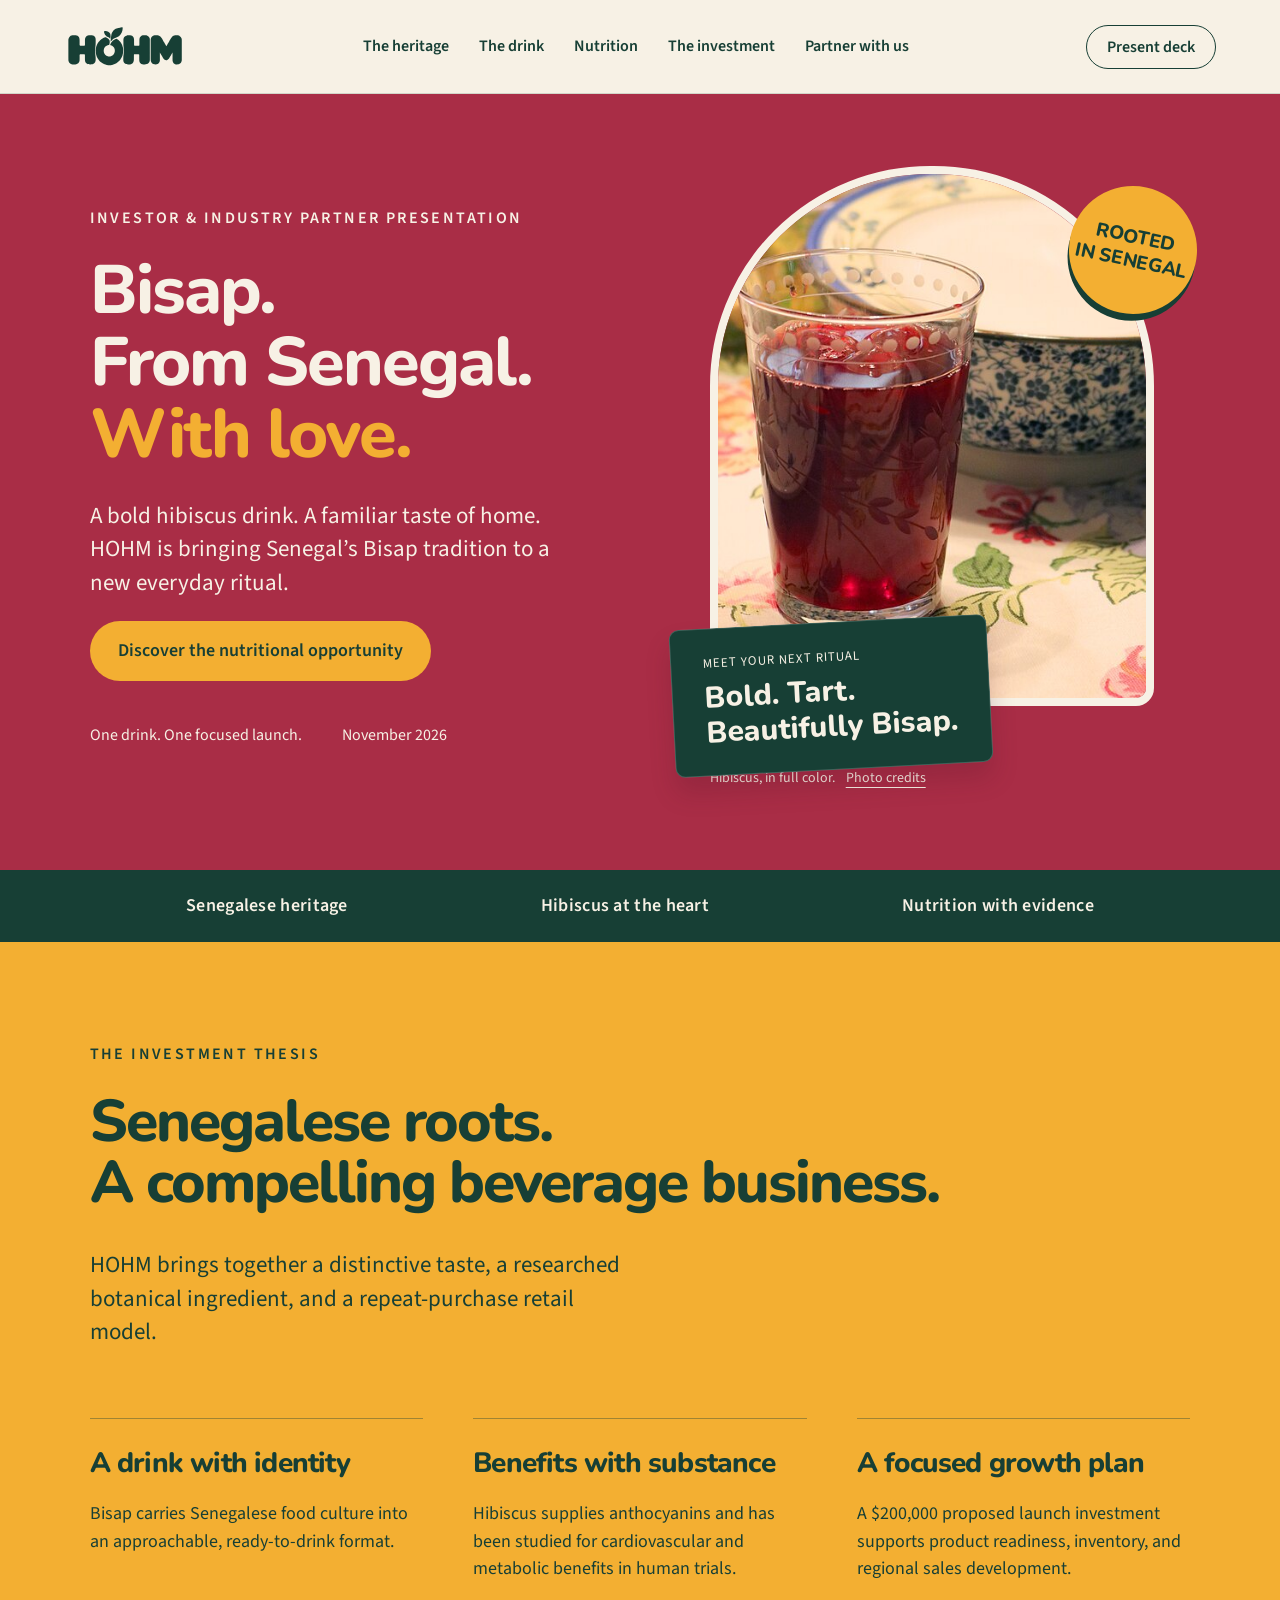
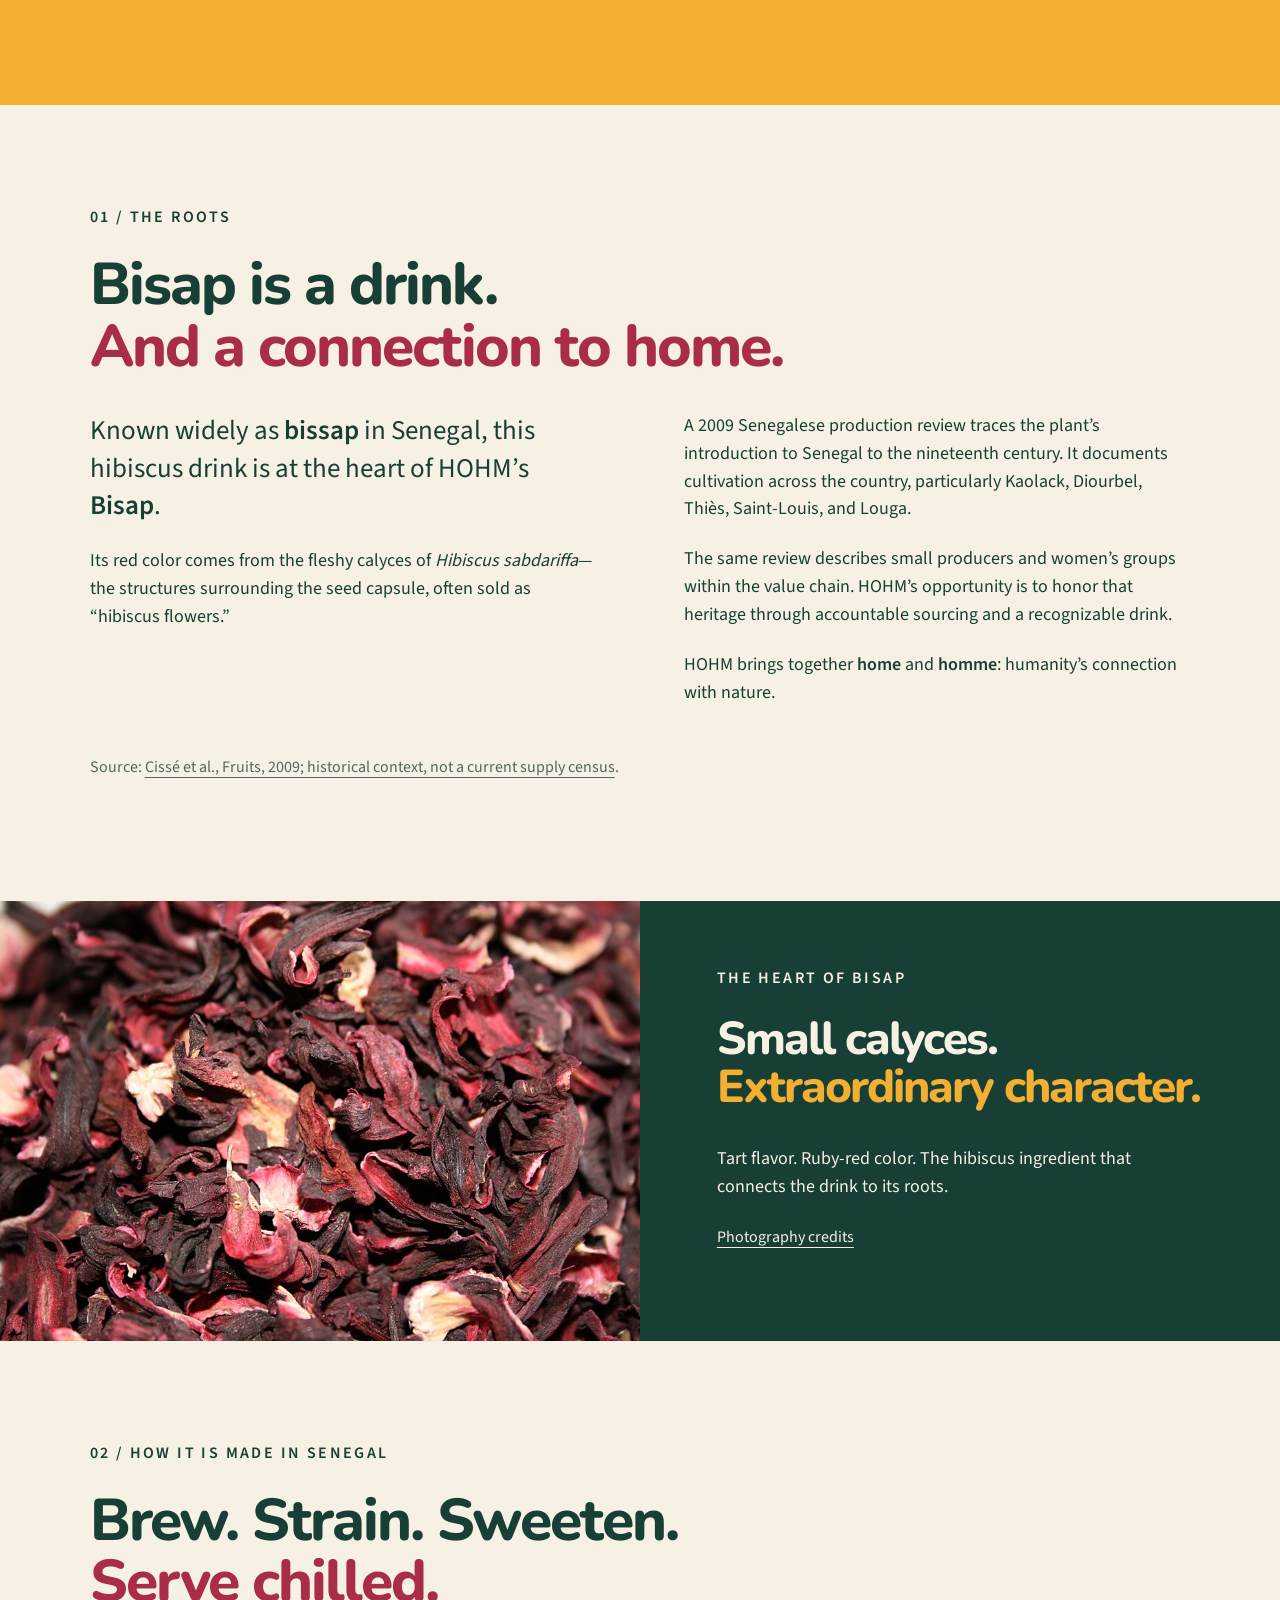
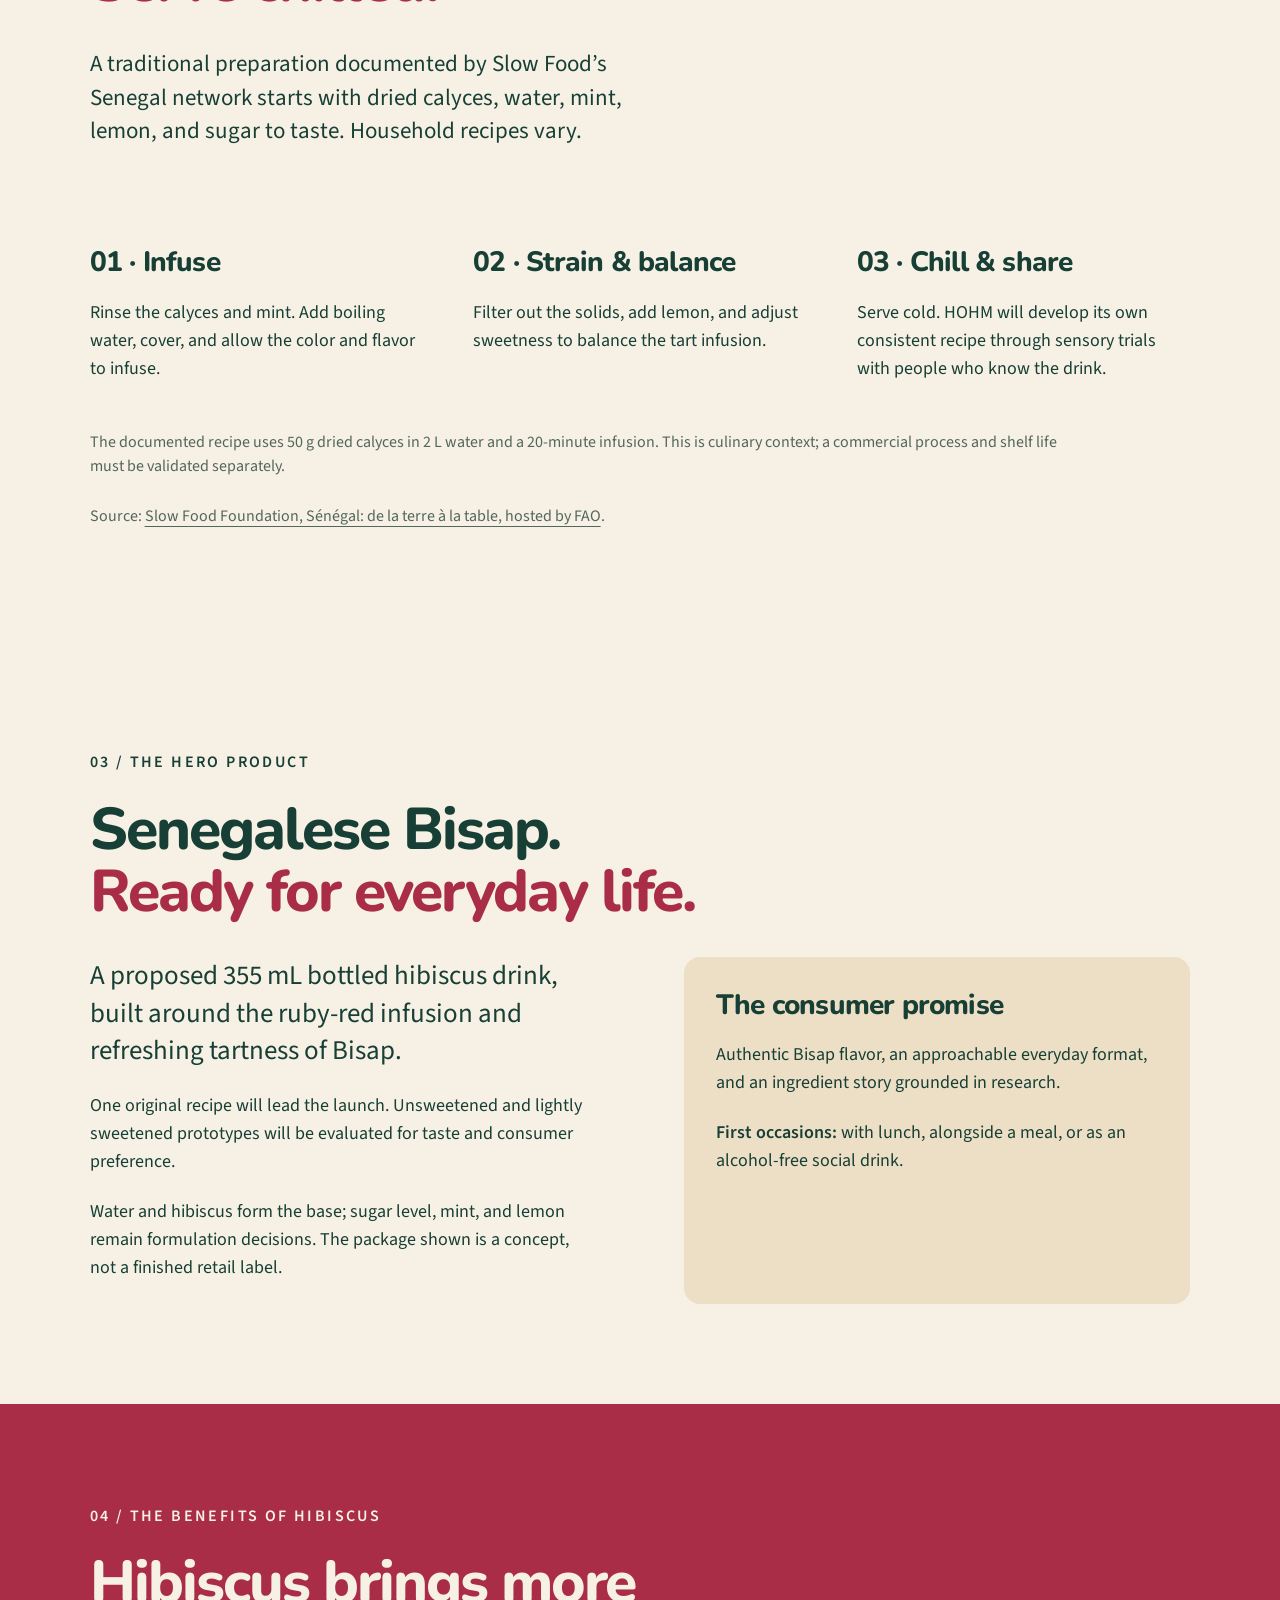
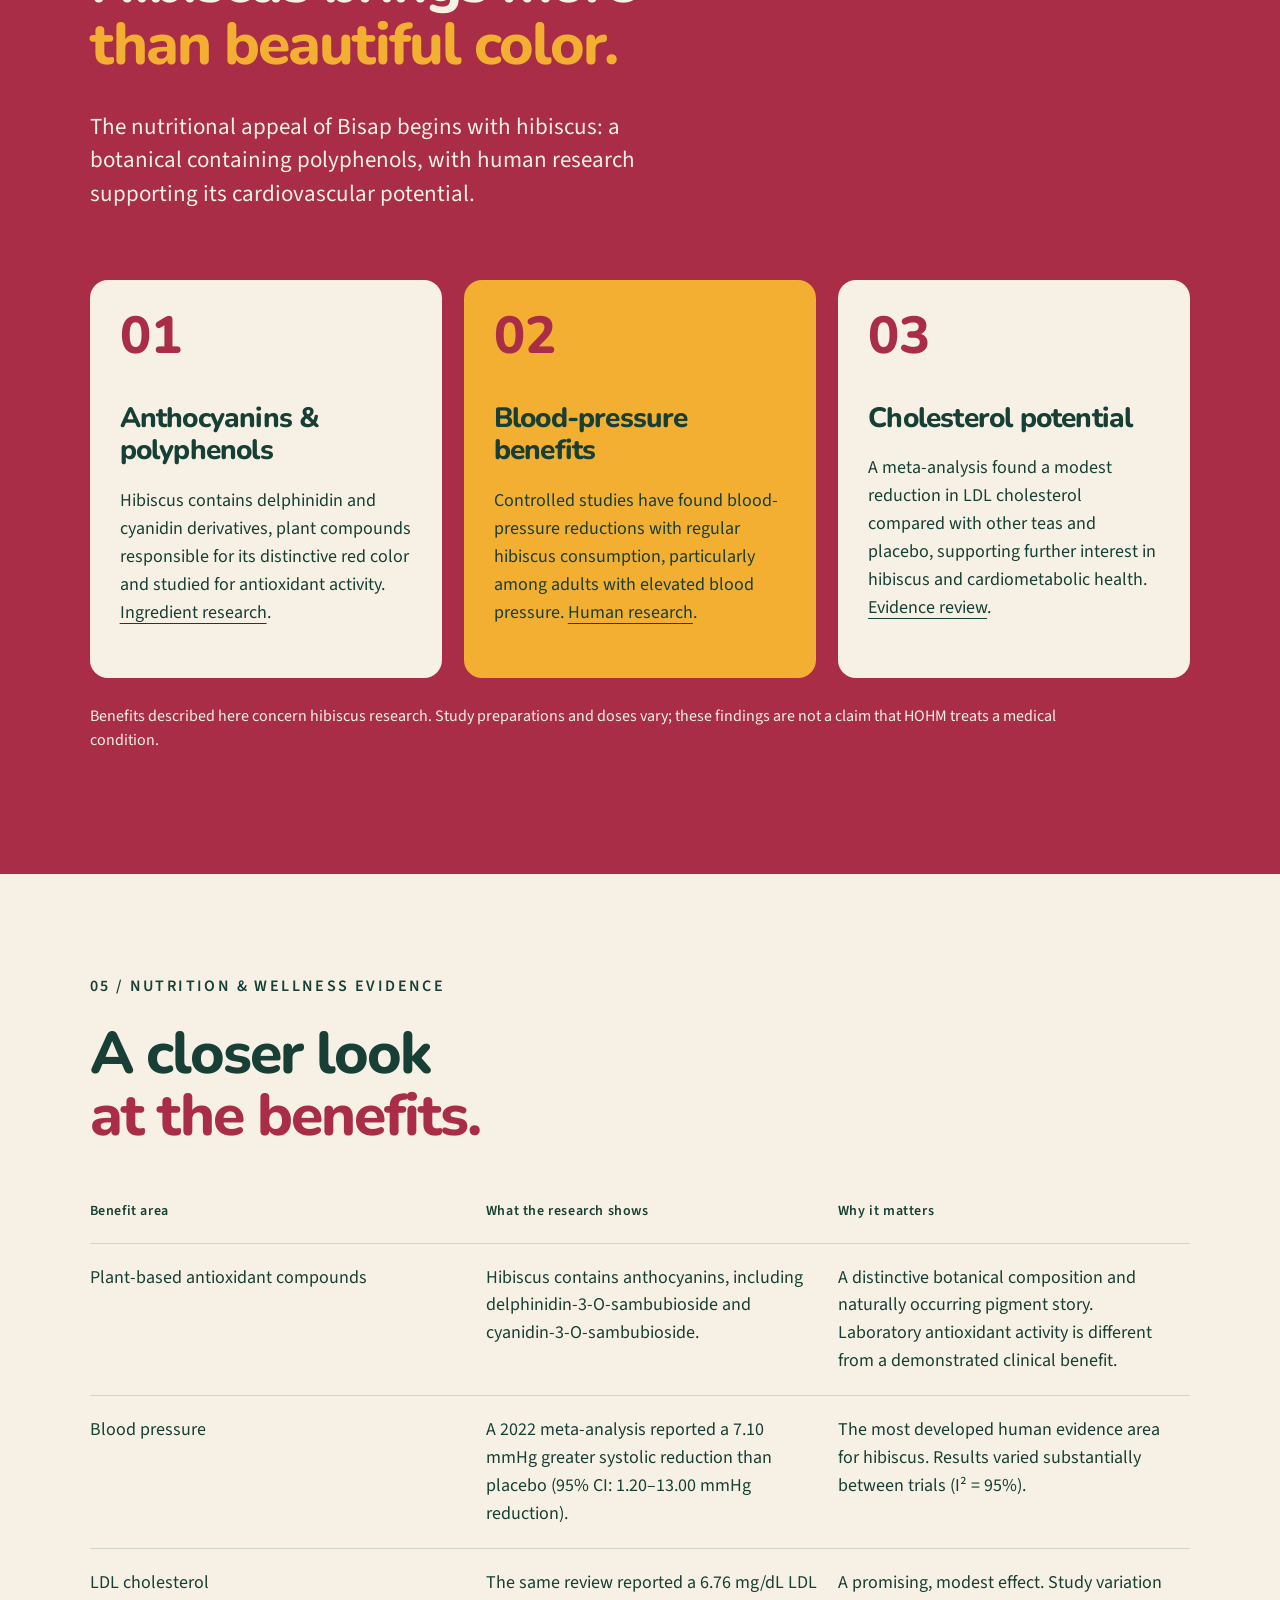
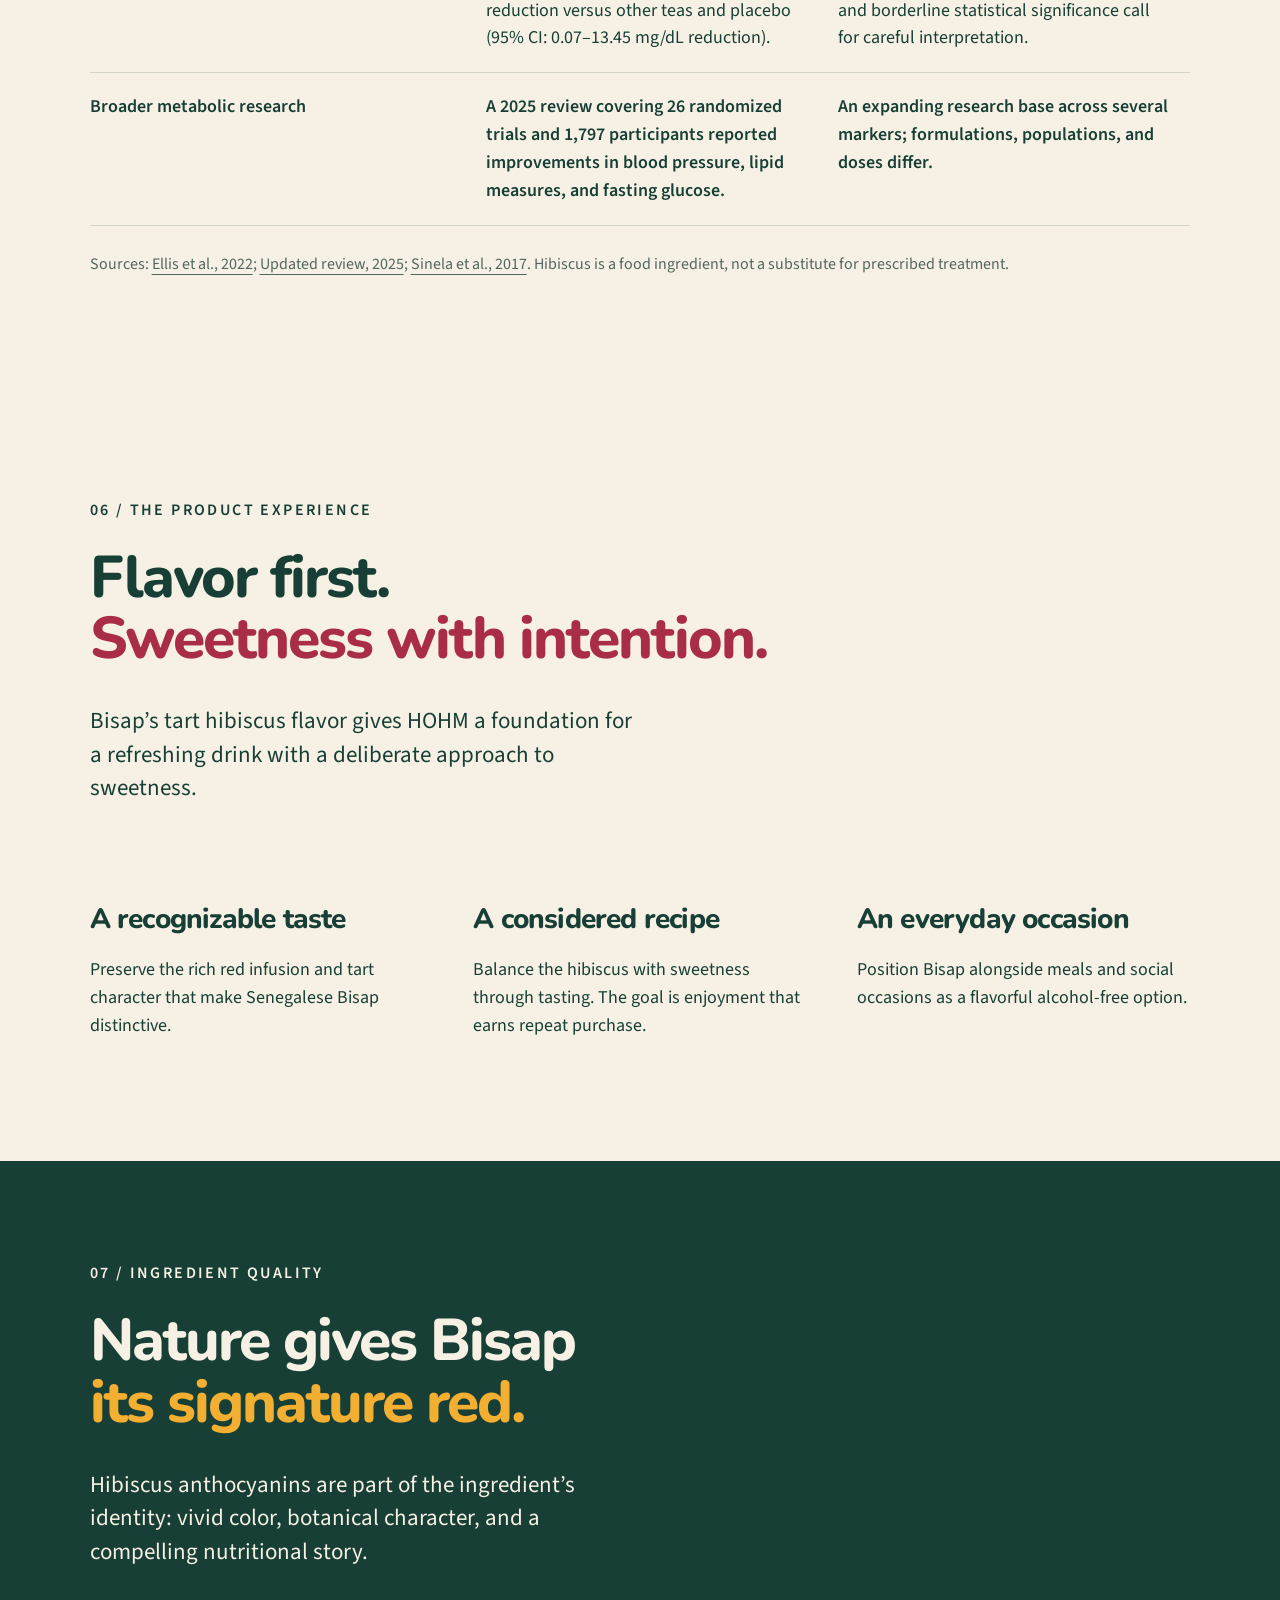
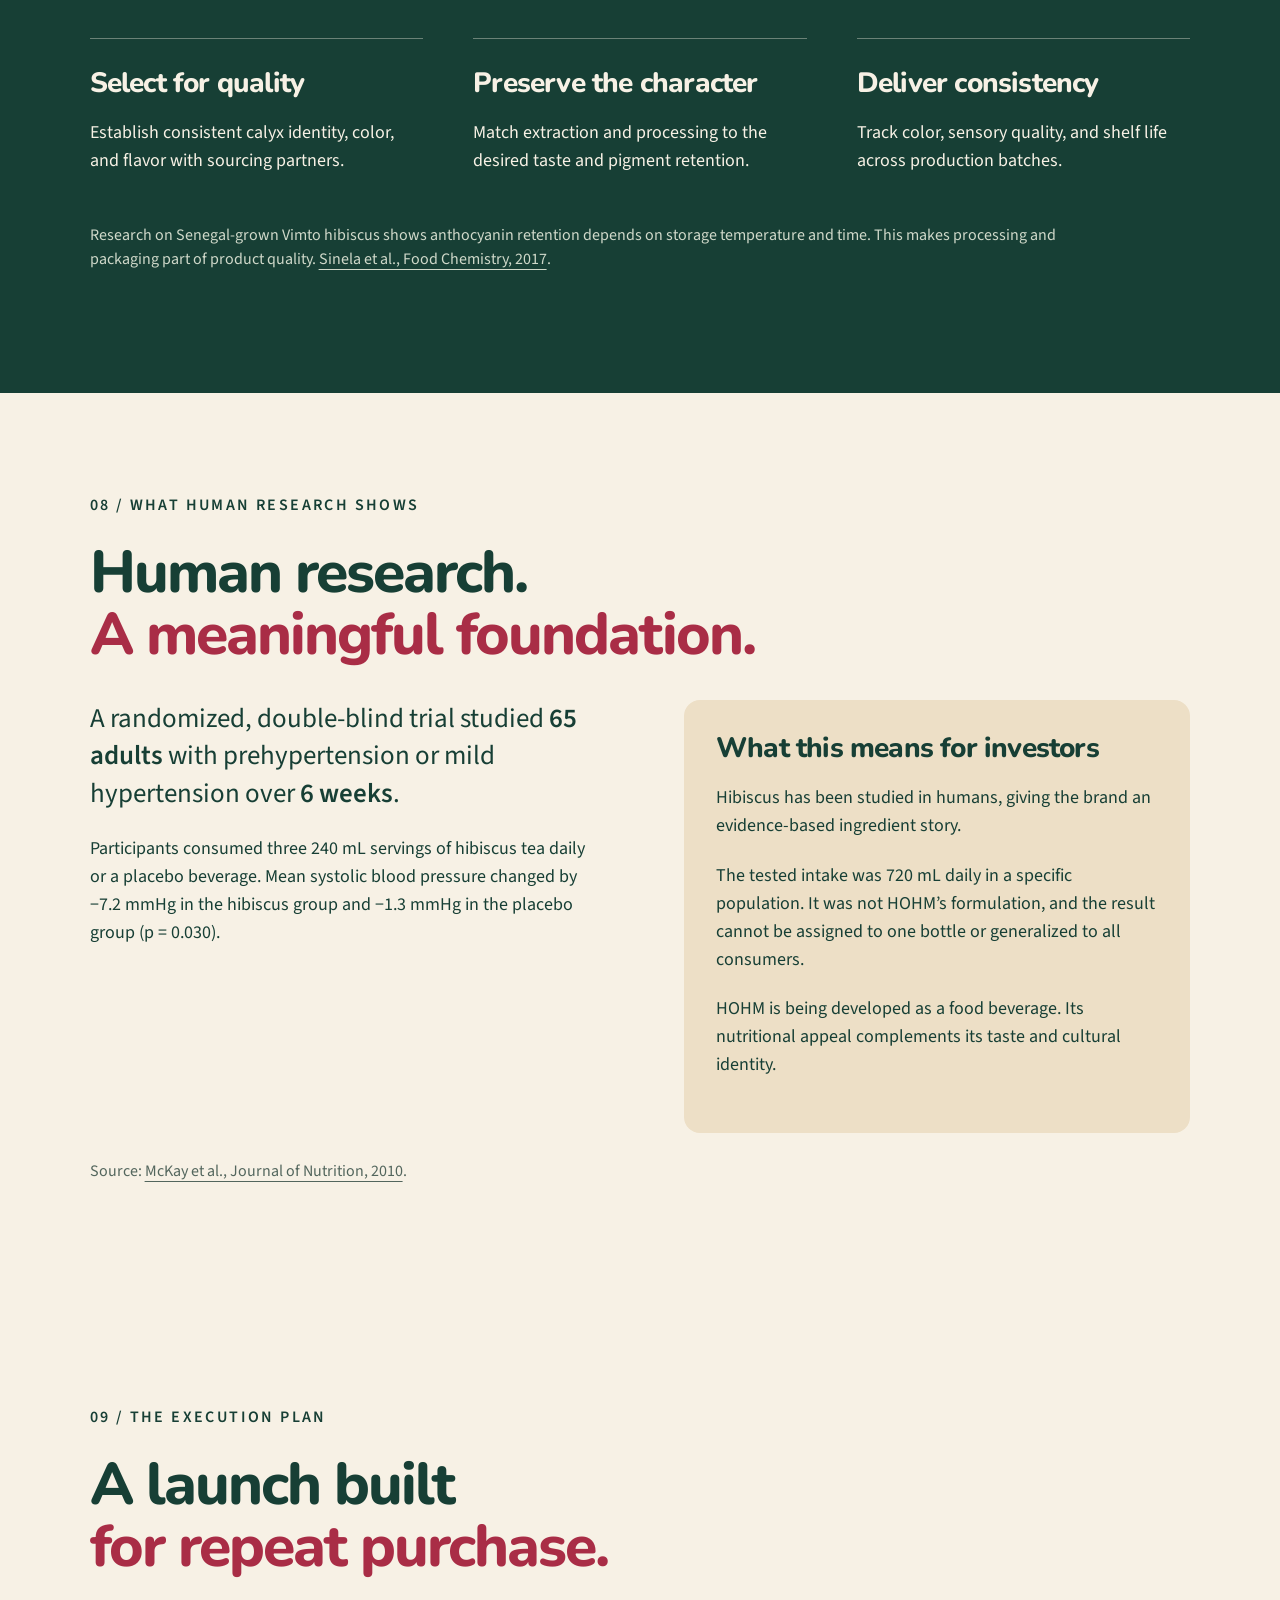
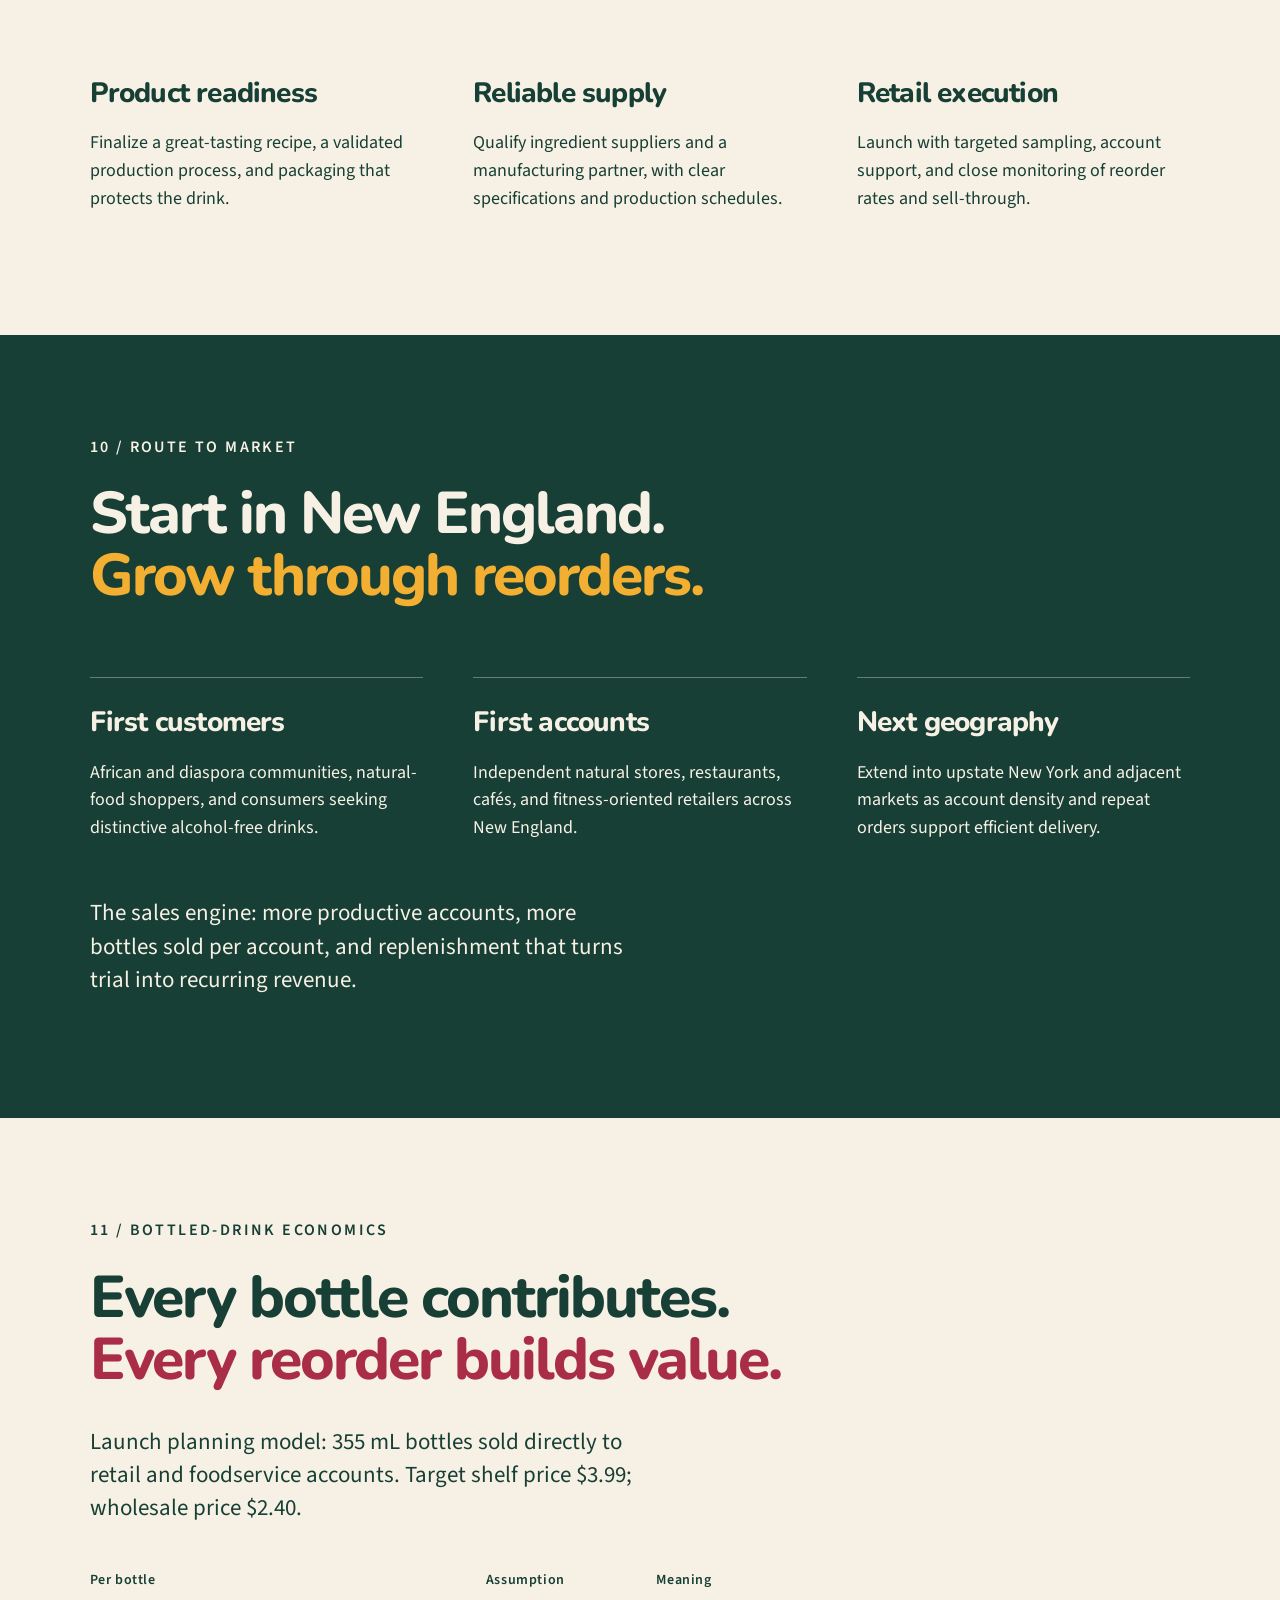
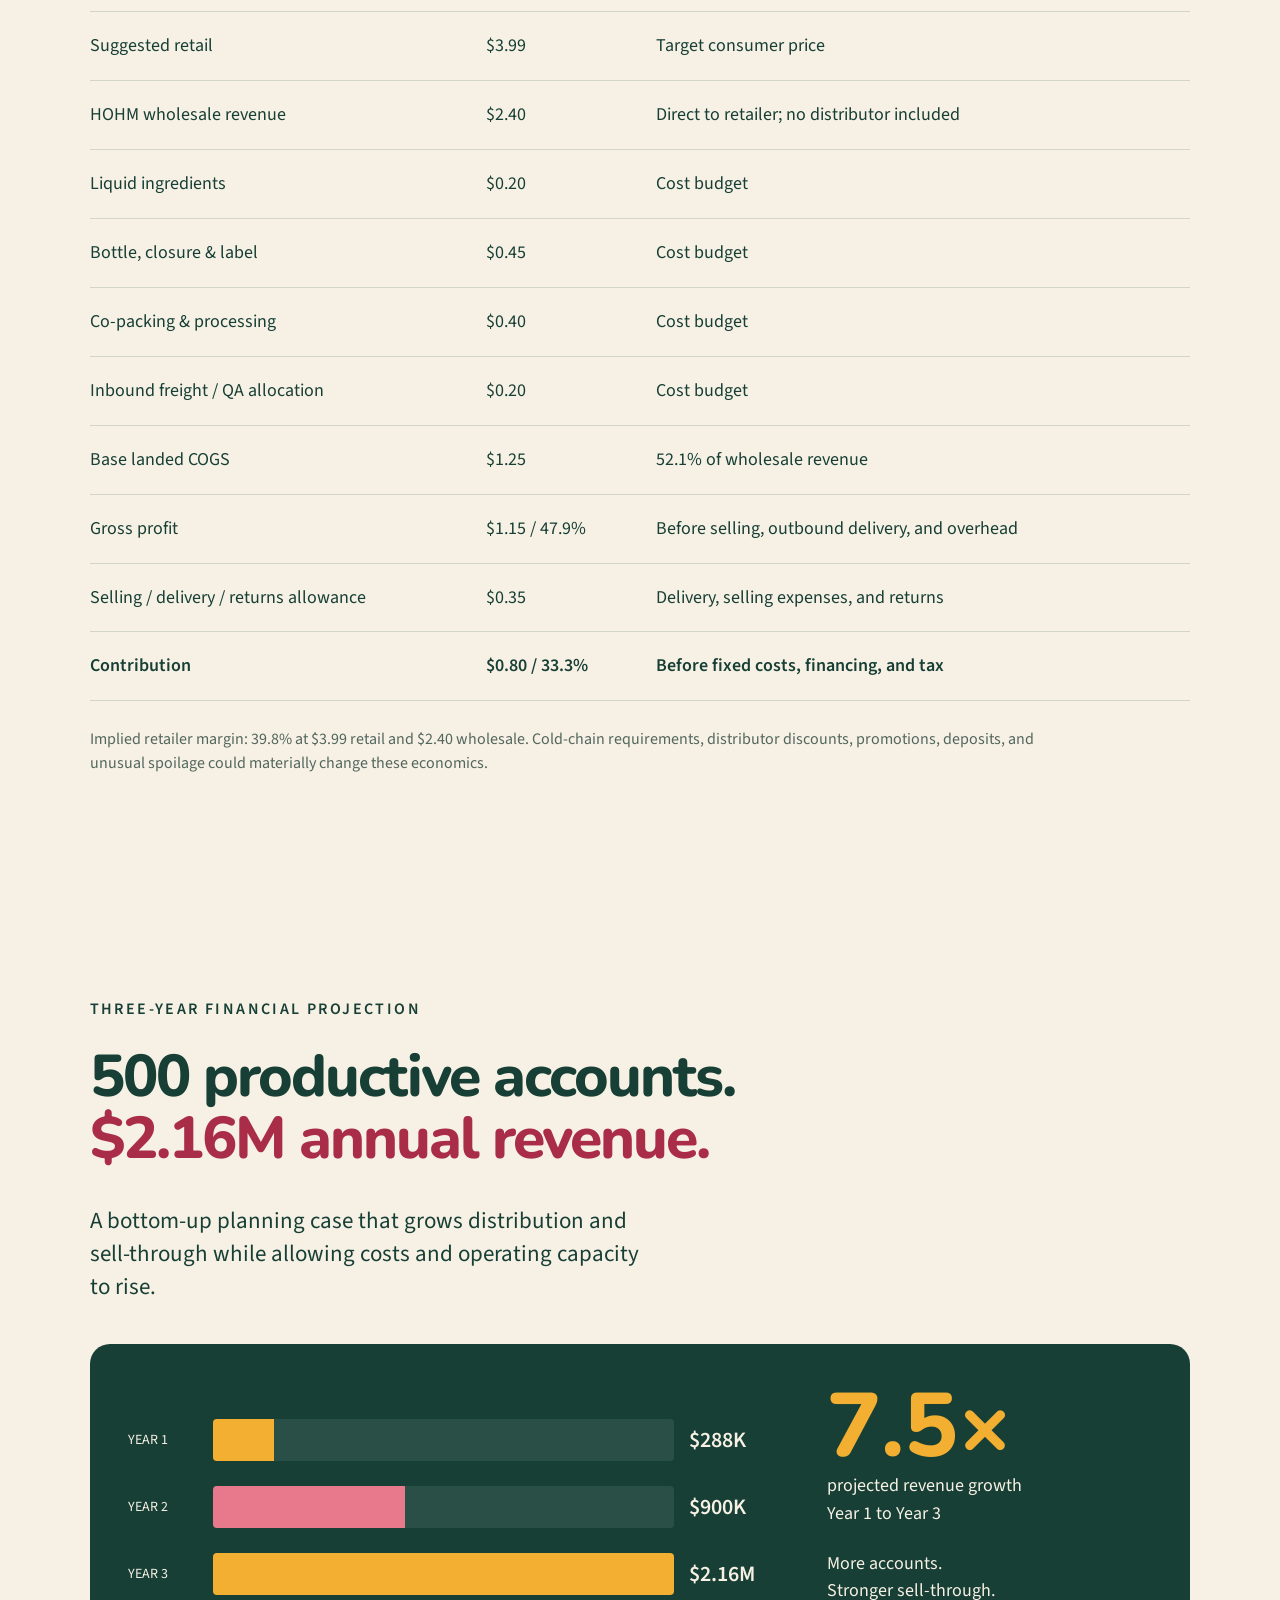
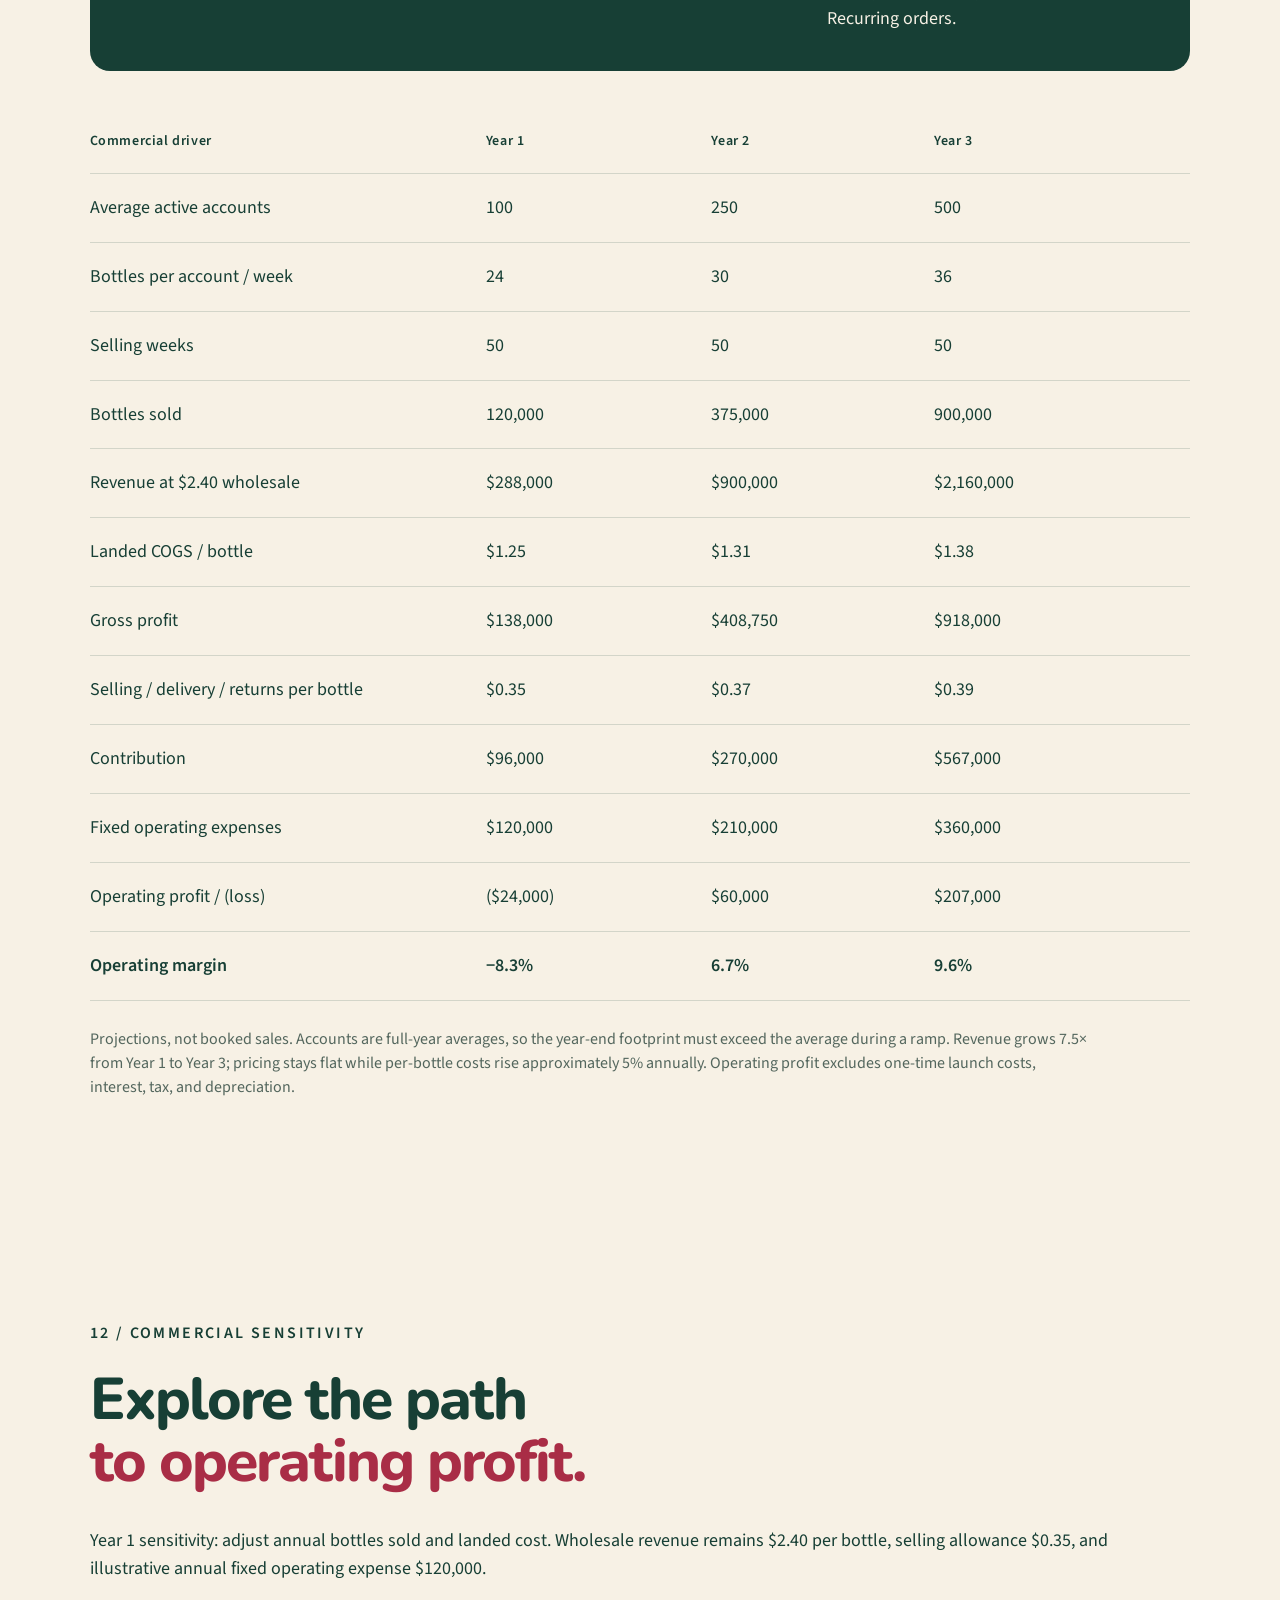
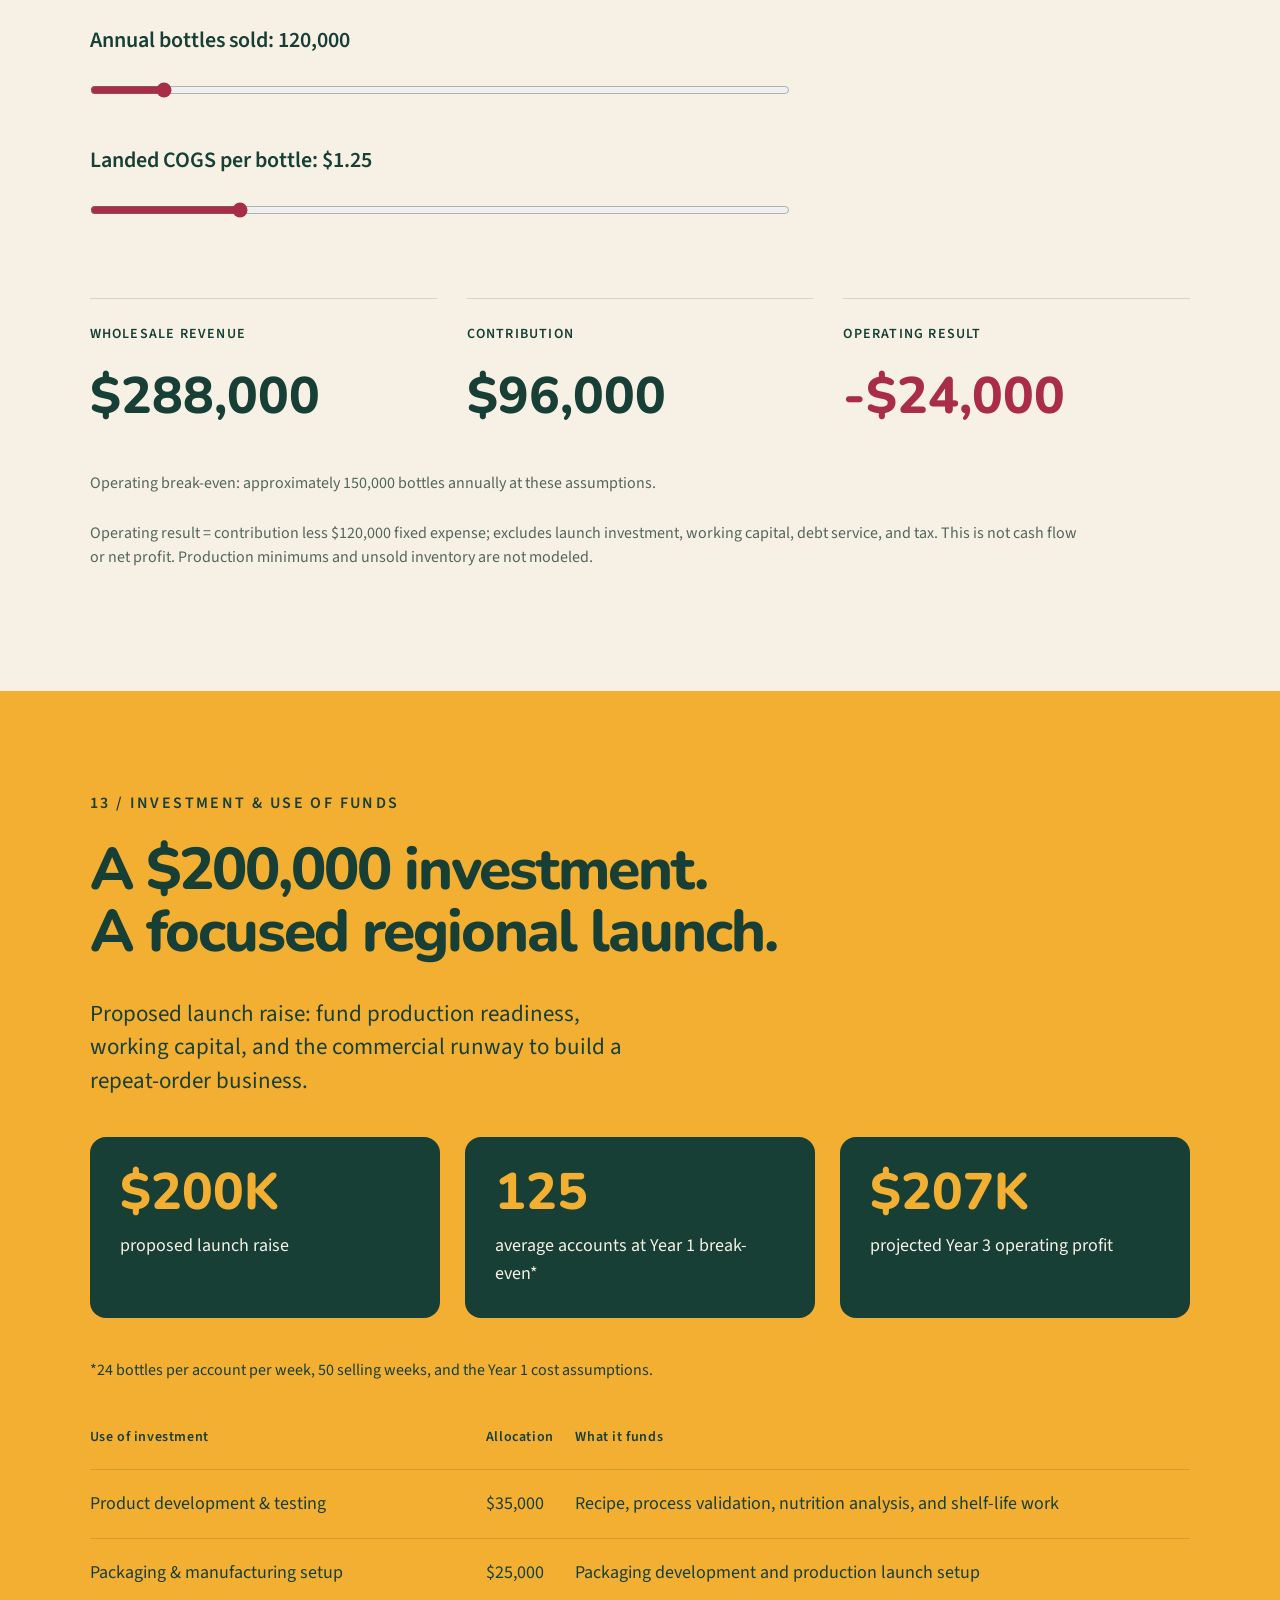
==== commit 592e1ce3: "Add licensed hibiscus photography and vibrant HOHM investor visuals" ====
--- a/index.html
+++ b/index.html
@@ -1,23 +1,23 @@
 <!doctype html>
 <html lang="en"><head><meta charset="utf-8"><meta name="viewport" content="width=device-width,initial-scale=1"><title>HOHM — Bisap — Senegalese hibiscus drink</title><meta name="description" content="HOHM's investment and partnership proposal: Senegalese Bisap, its nutritional potential, and a focused bottled-drink pilot."><link rel="canonical" href="https://hohm-ruby.vercel.app/"><meta property="og:url" content="https://hohm-ruby.vercel.app/"><meta name="theme-color" content="#173F35"><meta property="og:title" content="HOHM — African roots. Everyday nourishment."><meta property="og:description" content="An invitation to build an African ingredient food brand. Explore the product vision, pilot economics, and partnership opportunities."><meta property="og:type" content="website"><link rel="icon" href="assets/icon.svg"><link rel="stylesheet" href="style.css"><script defer src="app.js"></script><script type="application/ld+json">{"@context":"https://schema.org","@type":"Organization","name":"HOHM","description":"A development-stage Senegalese hibiscus beverage brand."}</script></head><body>
-<a class="skip" href="#vision">Skip to pitch</a><header><a class="brand" href="#home" aria-label="HOHM home"><img src="assets/logo-forest.svg" alt="HOHM" width="122" height="54"></a><nav aria-label="Pitch chapters"><a href="#heritage">The heritage</a><a href="#products">The drink</a><a href="#nutrition">Nutrition</a><a href="#partner">Partner with us</a></nav><button id="present" class="small-button" aria-pressed="false">Present deck</button></header><div class="progress" aria-hidden="true"><i></i></div>
-<main><section id="home" class="hero chapter"><div class="hero-copy"><p class="eyebrow">INVESTOR & INDUSTRY PARTNER PRESENTATION</p><h1>Bisap.<br>From Senegal.<br><em>With love.</em></h1><p class="lead">A bold hibiscus drink. A familiar taste of home. HOHM is bringing Senegal’s Bisap tradition to a new everyday ritual.</p><a class="button" href="#nutrition">Discover the nutritional opportunity</a><div class="hero-meta"><span>One drink. One focused launch.</span><span>November 2026</span></div></div><div class="drink-art"><div class="drink-circle"></div><div class="bottle"><div class="bottle-cap"></div><div class="bottle-label"><img src="assets/logo-cream.svg" alt="HOHM"><span>SENEGALESE HIBISCUS DRINK</span><strong>Bisap</strong><p>African roots.<br>Everyday nourishment.</p><span>355 mL · PROPOSED FORMAT</span></div></div><p class="concept-note">Packaging concept · recipe in development</p></div></section><div class="statement-strip"><span>Senegalese heritage</span><span>Hibiscus at the heart</span><span>Nutrition with evidence</span></div>
-<section id="vision" class="chapter "><p class="eyebrow">THE INVESTMENT THESIS</p><h2>Senegalese roots.<br><em>A compelling beverage business.</em></h2><p class="lead">HOHM brings together a distinctive taste, a researched botanical ingredient, and a repeat-purchase retail model.</p><div class="editorial-grid"><article><h3>A drink with identity</h3><p>Bisap carries Senegalese food culture into an approachable, ready-to-drink format.</p></article><article><h3>Benefits with substance</h3><p>Hibiscus supplies anthocyanins and has been studied for cardiovascular and metabolic benefits in human trials.</p></article><article><h3>A focused growth plan</h3><p>A $200,000 proposed launch investment supports product readiness, inventory, and regional sales development.</p></article></div></section>
+<a class="skip" href="#vision">Skip to pitch</a><header><a class="brand" href="#home" aria-label="HOHM home"><img src="assets/logo-forest.svg" alt="HOHM" width="122" height="54"></a><nav aria-label="Pitch chapters"><a href="#heritage">The heritage</a><a href="#products">The drink</a><a href="#nutrition">Nutrition</a><a href="#growth">The investment</a><a href="#partner">Partner with us</a></nav><button id="present" class="small-button" aria-pressed="false">Present deck</button></header><div class="progress" aria-hidden="true"><i></i></div>
+<main><section id="home" class="hero chapter"><div class="hero-copy"><p class="eyebrow">INVESTOR & INDUSTRY PARTNER PRESENTATION</p><h1>Bisap.<br>From Senegal.<br><em>With love.</em></h1><p class="lead">A bold hibiscus drink. A familiar taste of home. HOHM is bringing Senegal’s Bisap tradition to a new everyday ritual.</p><a class="button" href="#nutrition">Discover the nutritional opportunity</a><div class="hero-meta"><span>One drink. One focused launch.</span><span>November 2026</span></div></div><div class="photo-hero"><figure><img src="assets/hibiscus-drink.jpg" alt="A glass of ruby-red hibiscus drink" width="500" height="671" fetchpriority="high"><figcaption>Hibiscus, in full color. <a href="#photo-credits">Photo credits</a></figcaption></figure><div class="round-label" aria-hidden="true">ROOTED<br>IN SENEGAL</div><div class="photo-caption"><span>MEET YOUR NEXT RITUAL</span><strong>Bold. Tart.<br>Beautifully Bisap.</strong></div></div></section><div class="statement-strip"><span>Senegalese heritage</span><span>Hibiscus at the heart</span><span>Nutrition with evidence</span></div>
+<section id="vision" class="chapter mango-section "><p class="eyebrow">THE INVESTMENT THESIS</p><h2>Senegalese roots.<br><em>A compelling beverage business.</em></h2><p class="lead">HOHM brings together a distinctive taste, a researched botanical ingredient, and a repeat-purchase retail model.</p><div class="editorial-grid"><article><h3>A drink with identity</h3><p>Bisap carries Senegalese food culture into an approachable, ready-to-drink format.</p></article><article><h3>Benefits with substance</h3><p>Hibiscus supplies anthocyanins and has been studied for cardiovascular and metabolic benefits in human trials.</p></article><article><h3>A focused growth plan</h3><p>A $200,000 proposed launch investment supports product readiness, inventory, and regional sales development.</p></article></div></section>
 <section id="heritage" class="chapter "><p class="eyebrow">01 / THE ROOTS</p><h2>Bisap is a drink.<br><em>And a connection to home.</em></h2><div class="split-inner"><div><p class="large">Known widely as <strong>bissap</strong> in Senegal, this hibiscus drink is at the heart of HOHM’s <strong>Bisap</strong>.</p><p>Its red color comes from the fleshy calyces of <i>Hibiscus sabdariffa</i>—the structures surrounding the seed capsule, often sold as “hibiscus flowers.”</p></div><div><p>A 2009 Senegalese production review traces the plant’s introduction to Senegal to the nineteenth century. It documents cultivation across the country, particularly Kaolack, Diourbel, Thiès, Saint-Louis, and Louga.</p><p>The same review describes small producers and women’s groups within the value chain. HOHM’s opportunity is to honor that heritage through accountable sourcing and a recognizable drink.</p><p>HOHM brings together <strong>home</strong> and <strong>homme</strong>: humanity’s connection with nature.</p></div></div><p class="note">Source: <a href="https://www.cambridge.org/core/journals/fruits/article/abs/la-production-du-bissap-hibiscus-sabdariffa-l-au-senegal/F5486EC4C58661C3082F9B2C87EFE75A" target="_blank" rel="noopener">Cissé et al., Fruits, 2009; historical context, not a current supply census</a>.</p></section>
-<section id="preparation" class="chapter "><p class="eyebrow">02 / HOW IT IS MADE IN SENEGAL</p><h2>Brew. Strain. Sweeten.<br><em>Serve chilled.</em></h2><p class="lead">A traditional preparation documented by Slow Food’s Senegal network starts with dried calyces, water, mint, lemon, and sugar to taste. Household recipes vary.</p><div class="editorial-grid"><article><h3>01 · Infuse</h3><p>Rinse the calyces and mint. Add boiling water, cover, and allow the color and flavor to infuse.</p></article><article><h3>02 · Strain & balance</h3><p>Filter out the solids, add lemon, and adjust sweetness to balance the tart infusion.</p></article><article><h3>03 · Chill & share</h3><p>Serve cold. HOHM will develop its own consistent recipe through sensory trials with people who know the drink.</p></article></div><p class="note">The documented recipe uses 50 g dried calyces in 2 L water and a 20-minute infusion. This is culinary context; a commercial process and shelf life must be validated separately.</p><p class="note">Source: <a href="https://www.fao.org/fileadmin/templates/olq/files/generaldoc/Senegal_libretto.pdf" target="_blank" rel="noopener">Slow Food Foundation, Sénégal: de la terre à la table, hosted by FAO</a>.</p></section>
+<div class="ingredient-band"><figure><img src="assets/hibiscus-calyces.jpg" alt="Close-up of dried red Hibiscus sabdariffa calyces" width="960" height="640" loading="lazy"></figure><div><p class="eyebrow">THE HEART OF BISAP</p><h2>Small calyces.<br><em>Extraordinary character.</em></h2><p>Tart flavor. Ruby-red color. The hibiscus ingredient that connects the drink to its roots.</p><a href="#photo-credits">Photography credits</a></div></div><section id="preparation" class="chapter "><p class="eyebrow">02 / HOW IT IS MADE IN SENEGAL</p><h2>Brew. Strain. Sweeten.<br><em>Serve chilled.</em></h2><p class="lead">A traditional preparation documented by Slow Food’s Senegal network starts with dried calyces, water, mint, lemon, and sugar to taste. Household recipes vary.</p><div class="editorial-grid"><article><h3>01 · Infuse</h3><p>Rinse the calyces and mint. Add boiling water, cover, and allow the color and flavor to infuse.</p></article><article><h3>02 · Strain & balance</h3><p>Filter out the solids, add lemon, and adjust sweetness to balance the tart infusion.</p></article><article><h3>03 · Chill & share</h3><p>Serve cold. HOHM will develop its own consistent recipe through sensory trials with people who know the drink.</p></article></div><p class="note">The documented recipe uses 50 g dried calyces in 2 L water and a 20-minute infusion. This is culinary context; a commercial process and shelf life must be validated separately.</p><p class="note">Source: <a href="https://www.fao.org/fileadmin/templates/olq/files/generaldoc/Senegal_libretto.pdf" target="_blank" rel="noopener">Slow Food Foundation, Sénégal: de la terre à la table, hosted by FAO</a>.</p></section>
 <section id="products" class="chapter "><p class="eyebrow">03 / THE HERO PRODUCT</p><h2>Senegalese Bisap.<br><em>Ready for everyday life.</em></h2><div class="split-inner"><div><p class="large">A proposed 355 mL bottled hibiscus drink, built around the ruby-red infusion and refreshing tartness of Bisap.</p><p>One original recipe will lead the launch. Unsweetened and lightly sweetened prototypes will be evaluated for taste and consumer preference.</p><p>Water and hibiscus form the base; sugar level, mint, and lemon remain formulation decisions. The package shown is a concept, not a finished retail label.</p></div><div class="nutrition-callout"><h3>The consumer promise</h3><p>Authentic Bisap flavor, an approachable everyday format, and an ingredient story grounded in research.</p><p><strong>First occasions:</strong> with lunch, alongside a meal, or as an alcohol-free social drink.</p></div></div></section>
-<section id="nutrition" class="chapter "><p class="eyebrow">04 / THE BENEFITS OF HIBISCUS</p><h2>Hibiscus brings more<br><em>than beautiful color.</em></h2><p class="lead">The nutritional appeal of Bisap begins with hibiscus: a botanical containing polyphenols, with human research supporting its cardiovascular potential.</p><div class="editorial-grid"><article><h3>Anthocyanins & polyphenols</h3><p>Hibiscus contains delphinidin and cyanidin derivatives, plant compounds responsible for its distinctive red color and studied for antioxidant activity. <a href="https://pubmed.ncbi.nlm.nih.gov/27507471/" target="_blank" rel="noopener">Ingredient research</a>.</p></article><article><h3>Blood-pressure benefits</h3><p>Controlled studies have found blood-pressure reductions with regular hibiscus consumption, particularly among adults with elevated blood pressure. <a href="https://pubmed.ncbi.nlm.nih.gov/34927694/" target="_blank" rel="noopener">Human research</a>.</p></article><article><h3>Cholesterol potential</h3><p>A meta-analysis found a modest reduction in LDL cholesterol compared with other teas and placebo, supporting further interest in hibiscus and cardiometabolic health. <a href="https://pubmed.ncbi.nlm.nih.gov/34927694/" target="_blank" rel="noopener">Evidence review</a>.</p></article></div><p class="note">Benefits described here concern hibiscus research. Study preparations and doses vary; these findings are not a claim that HOHM treats a medical condition.</p></section>
+<section id="nutrition" class="chapter red-section "><p class="eyebrow">04 / THE BENEFITS OF HIBISCUS</p><h2>Hibiscus brings more<br><em>than beautiful color.</em></h2><p class="lead">The nutritional appeal of Bisap begins with hibiscus: a botanical containing polyphenols, with human research supporting its cardiovascular potential.</p><div class="editorial-grid"><article><span class="benefit-number">01</span><h3>Anthocyanins & polyphenols</h3><p>Hibiscus contains delphinidin and cyanidin derivatives, plant compounds responsible for its distinctive red color and studied for antioxidant activity. <a href="https://pubmed.ncbi.nlm.nih.gov/27507471/" target="_blank" rel="noopener">Ingredient research</a>.</p></article><article><span class="benefit-number">02</span><h3>Blood-pressure benefits</h3><p>Controlled studies have found blood-pressure reductions with regular hibiscus consumption, particularly among adults with elevated blood pressure. <a href="https://pubmed.ncbi.nlm.nih.gov/34927694/" target="_blank" rel="noopener">Human research</a>.</p></article><article><span class="benefit-number">03</span><h3>Cholesterol potential</h3><p>A meta-analysis found a modest reduction in LDL cholesterol compared with other teas and placebo, supporting further interest in hibiscus and cardiometabolic health. <a href="https://pubmed.ncbi.nlm.nih.gov/34927694/" target="_blank" rel="noopener">Evidence review</a>.</p></article></div><p class="note">Benefits described here concern hibiscus research. Study preparations and doses vary; these findings are not a claim that HOHM treats a medical condition.</p></section>
 <section id="facts" class="chapter "><p class="eyebrow">05 / NUTRITION & WELLNESS EVIDENCE</p><h2>A closer look<br><em>at the benefits.</em></h2><div class="table-wrap"><table><thead><tr><th>Benefit area</th><th>What the research shows</th><th>Why it matters</th></tr></thead><tbody><tr><td>Plant-based antioxidant compounds</td><td>Hibiscus contains anthocyanins, including delphinidin-3-O-sambubioside and cyanidin-3-O-sambubioside.</td><td>A distinctive botanical composition and naturally occurring pigment story. Laboratory antioxidant activity is different from a demonstrated clinical benefit.</td></tr><tr><td>Blood pressure</td><td>A 2022 meta-analysis reported a 7.10 mmHg greater systolic reduction than placebo (95% CI: 1.20–13.00 mmHg reduction).</td><td>The most developed human evidence area for hibiscus. Results varied substantially between trials (I² = 95%).</td></tr><tr><td>LDL cholesterol</td><td>The same review reported a 6.76 mg/dL LDL reduction versus other teas and placebo (95% CI: 0.07–13.45 mg/dL reduction).</td><td>A promising, modest effect. Study variation and borderline statistical significance call for careful interpretation.</td></tr><tr><td>Broader metabolic research</td><td>A 2025 review covering 26 randomized trials and 1,797 participants reported improvements in blood pressure, lipid measures, and fasting glucose.</td><td>An expanding research base across several markers; formulations, populations, and doses differ.</td></tr></tbody></table></div><p class="note">Sources: <a href="https://pubmed.ncbi.nlm.nih.gov/34927694/" target="_blank" rel="noopener">Ellis et al., 2022</a>; <a href="https://pubmed.ncbi.nlm.nih.gov/39870328/" target="_blank" rel="noopener">Updated review, 2025</a>; <a href="https://pubmed.ncbi.nlm.nih.gov/27507471/" target="_blank" rel="noopener">Sinela et al., 2017</a>. Hibiscus is a food ingredient, not a substitute for prescribed treatment.</p></section>
 <section id="sweetness" class="chapter "><p class="eyebrow">06 / THE PRODUCT EXPERIENCE</p><h2>Flavor first.<br><em>Sweetness with intention.</em></h2><p class="lead">Bisap’s tart hibiscus flavor gives HOHM a foundation for a refreshing drink with a deliberate approach to sweetness.</p><div class="editorial-grid"><article><h3>A recognizable taste</h3><p>Preserve the rich red infusion and tart character that make Senegalese Bisap distinctive.</p></article><article><h3>A considered recipe</h3><p>Balance the hibiscus with sweetness through tasting. The goal is enjoyment that earns repeat purchase.</p></article><article><h3>An everyday occasion</h3><p>Position Bisap alongside meals and social occasions as a flavorful alcohol-free option.</p></article></div></section>
 <section id="compounds" class="chapter dark"><p class="eyebrow">07 / INGREDIENT QUALITY</p><h2>Nature gives Bisap<br><em>its signature red.</em></h2><p class="lead">Hibiscus anthocyanins are part of the ingredient’s identity: vivid color, botanical character, and a compelling nutritional story.</p><div class="editorial-grid"><article><h3>Select for quality</h3><p>Establish consistent calyx identity, color, and flavor with sourcing partners.</p></article><article><h3>Preserve the character</h3><p>Match extraction and processing to the desired taste and pigment retention.</p></article><article><h3>Deliver consistency</h3><p>Track color, sensory quality, and shelf life across production batches.</p></article></div><p class="section-caption">Research on Senegal-grown Vimto hibiscus shows anthocyanin retention depends on storage temperature and time. This makes processing and packaging part of product quality. <a href="https://pubmed.ncbi.nlm.nih.gov/27507471/" target="_blank" rel="noopener">Sinela et al., Food Chemistry, 2017</a>.</p></section>
 <section id="evidence" class="chapter "><p class="eyebrow">08 / WHAT HUMAN RESEARCH SHOWS</p><h2>Human research.<br><em>A meaningful foundation.</em></h2><div class="split-inner"><div><p class="large">A randomized, double-blind trial studied <strong>65 adults</strong> with prehypertension or mild hypertension over <strong>6 weeks</strong>.</p><p>Participants consumed three 240 mL servings of hibiscus tea daily or a placebo beverage. Mean systolic blood pressure changed by −7.2 mmHg in the hibiscus group and −1.3 mmHg in the placebo group (p = 0.030).</p></div><div class="nutrition-callout"><h3>What this means for investors</h3><p>Hibiscus has been studied in humans, giving the brand an evidence-based ingredient story.</p><p>The tested intake was 720 mL daily in a specific population. It was not HOHM’s formulation, and the result cannot be assigned to one bottle or generalized to all consumers.</p><p>HOHM is being developed as a food beverage. Its nutritional appeal complements its taste and cultural identity.</p></div></div><p class="note">Source: <a href="https://pubmed.ncbi.nlm.nih.gov/20018807/" target="_blank" rel="noopener">McKay et al., Journal of Nutrition, 2010</a>.</p></section>
 <section id="validation" class="chapter "><p class="eyebrow">09 / THE EXECUTION PLAN</p><h2>A launch built<br><em>for repeat purchase.</em></h2><div class="editorial-grid"><article><h3>Product readiness</h3><p>Finalize a great-tasting recipe, a validated production process, and packaging that protects the drink.</p></article><article><h3>Reliable supply</h3><p>Qualify ingredient suppliers and a manufacturing partner, with clear specifications and production schedules.</p></article><article><h3>Retail execution</h3><p>Launch with targeted sampling, account support, and close monitoring of reorder rates and sell-through.</p></article></div></section>
-<section id="market" class="chapter "><p class="eyebrow">10 / ROUTE TO MARKET</p><h2>Start in New England.<br><em>Grow through reorders.</em></h2><div class="editorial-grid"><article><h3>First customers</h3><p>African and diaspora communities, natural-food shoppers, and consumers seeking distinctive alcohol-free drinks.</p></article><article><h3>First accounts</h3><p>Independent natural stores, restaurants, cafés, and fitness-oriented retailers across New England.</p></article><article><h3>Next geography</h3><p>Extend into upstate New York and adjacent markets as account density and repeat orders support efficient delivery.</p></article></div><p class="lead" style="margin-top:32px">The sales engine: more productive accounts, more bottles sold per account, and replenishment that turns trial into recurring revenue.</p></section>
+<section id="market" class="chapter forest-section "><p class="eyebrow">10 / ROUTE TO MARKET</p><h2>Start in New England.<br><em>Grow through reorders.</em></h2><div class="editorial-grid"><article><h3>First customers</h3><p>African and diaspora communities, natural-food shoppers, and consumers seeking distinctive alcohol-free drinks.</p></article><article><h3>First accounts</h3><p>Independent natural stores, restaurants, cafés, and fitness-oriented retailers across New England.</p></article><article><h3>Next geography</h3><p>Extend into upstate New York and adjacent markets as account density and repeat orders support efficient delivery.</p></article></div><p class="lead" style="margin-top:32px">The sales engine: more productive accounts, more bottles sold per account, and replenishment that turns trial into recurring revenue.</p></section>
 <section id="economics" class="chapter "><p class="eyebrow">11 / BOTTLED-DRINK ECONOMICS</p><h2>Every bottle contributes.<br><em>Every reorder builds value.</em></h2><p class="lead">Launch planning model: 355 mL bottles sold directly to retail and foodservice accounts. Target shelf price $3.99; wholesale price $2.40.</p><div class="table-wrap"><table><thead><tr><th>Per bottle</th><th>Assumption</th><th>Meaning</th></tr></thead><tbody><tr><td>Suggested retail</td><td>$3.99</td><td>Target consumer price</td></tr><tr><td>HOHM wholesale revenue</td><td>$2.40</td><td>Direct to retailer; no distributor included</td></tr><tr><td>Liquid ingredients</td><td>$0.20</td><td>Cost budget</td></tr><tr><td>Bottle, closure & label</td><td>$0.45</td><td>Cost budget</td></tr><tr><td>Co-packing & processing</td><td>$0.40</td><td>Cost budget</td></tr><tr><td>Inbound freight / QA allocation</td><td>$0.20</td><td>Cost budget</td></tr><tr><td>Base landed COGS</td><td>$1.25</td><td>52.1% of wholesale revenue</td></tr><tr><td>Gross profit</td><td>$1.15 / 47.9%</td><td>Before selling, outbound delivery, and overhead</td></tr><tr><td>Selling / delivery / returns allowance</td><td>$0.35</td><td>Delivery, selling expenses, and returns</td></tr><tr><td>Contribution</td><td>$0.80 / 33.3%</td><td>Before fixed costs, financing, and tax</td></tr></tbody></table></div><p class="note">Implied retailer margin: 39.8% at $3.99 retail and $2.40 wholesale. Cold-chain requirements, distributor discounts, promotions, deposits, and unusual spoilage could materially change these economics.</p></section>
-<section id="growth" class="chapter"><p class="eyebrow">THREE-YEAR FINANCIAL PROJECTION</p><h2>500 productive accounts.<br><em>$2.16M annual revenue.</em></h2><p class="lead">A bottom-up planning case that grows distribution and sell-through while allowing costs and operating capacity to rise.</p><div class="table-wrap"><table><thead><tr><th>Commercial driver</th><th>Year 1</th><th>Year 2</th><th>Year 3</th></tr></thead><tbody><tr><td>Average active accounts</td><td>100</td><td>250</td><td>500</td></tr><tr><td>Bottles per account / week</td><td>24</td><td>30</td><td>36</td></tr><tr><td>Selling weeks</td><td>50</td><td>50</td><td>50</td></tr><tr><td>Bottles sold</td><td>120,000</td><td>375,000</td><td>900,000</td></tr><tr><td>Revenue at $2.40 wholesale</td><td>$288,000</td><td>$900,000</td><td>$2,160,000</td></tr><tr><td>Landed COGS / bottle</td><td>$1.25</td><td>$1.31</td><td>$1.38</td></tr><tr><td>Gross profit</td><td>$138,000</td><td>$408,750</td><td>$918,000</td></tr><tr><td>Selling / delivery / returns per bottle</td><td>$0.35</td><td>$0.37</td><td>$0.39</td></tr><tr><td>Contribution</td><td>$96,000</td><td>$270,000</td><td>$567,000</td></tr><tr><td>Fixed operating expenses</td><td>$120,000</td><td>$210,000</td><td>$360,000</td></tr><tr><td>Operating profit / (loss)</td><td>($24,000)</td><td>$60,000</td><td>$207,000</td></tr><tr><td>Operating margin</td><td>−8.3%</td><td>6.7%</td><td>9.6%</td></tr></tbody></table></div><p class="note">Projections, not booked sales. Accounts are full-year averages, so the year-end footprint must exceed the average during a ramp. Revenue grows 7.5× from Year 1 to Year 3; pricing stays flat while per-bottle costs rise approximately 5% annually. Operating profit excludes one-time launch costs, interest, tax, and depreciation.</p></section><section id="scenario" class="chapter "><p class="eyebrow">12 / COMMERCIAL SENSITIVITY</p><h2>Explore the path<br><em>to operating profit.</em></h2><p>Year 1 sensitivity: adjust annual bottles sold and landed cost. Wholesale revenue remains $2.40 per bottle, selling allowance $0.35, and illustrative annual fixed operating expense $120,000.</p><div class="scenario-controls"><label for="volume">Annual bottles sold: <strong id="volume-label"></strong></label><input id="volume" type="range" min="25000" max="1000000" step="5000" value="120000"><label for="cost">Landed COGS per bottle: <strong id="cost-label"></strong></label><input id="cost" type="range" min="1" max="2.2" step=".05" value="1.25"></div><div class="metric-grid"><article><span>WHOLESALE REVENUE</span><strong id="revenue"></strong></article><article><span>CONTRIBUTION</span><strong id="contribution"></strong></article><article><span>OPERATING RESULT</span><strong id="profit"></strong></article></div><p id="breakeven" class="note"></p><p class="note">Operating result = contribution less $120,000 fixed expense; excludes launch investment, working capital, debt service, and tax. This is not cash flow or net profit. Production minimums and unsold inventory are not modeled.</p></section>
-<section id="capital" class="chapter "><p class="eyebrow">13 / INVESTMENT & USE OF FUNDS</p><h2>A $200,000 investment.<br><em>A focused regional launch.</em></h2><p class="lead">Proposed launch raise: fund production readiness, working capital, and the commercial runway to build a repeat-order business.</p><div class="table-wrap"><table><thead><tr><th>Use of investment</th><th>Allocation</th><th>What it funds</th></tr></thead><tbody><tr><td>Product development & testing</td><td>$35,000</td><td>Recipe, process validation, nutrition analysis, and shelf-life work</td></tr><tr><td>Packaging & manufacturing setup</td><td>$25,000</td><td>Packaging development and production launch setup</td></tr><tr><td>Year 1 operating-loss coverage</td><td>$24,000</td><td>Planned operating ramp; sales and marketing included in operating expenses</td></tr><tr><td>Inventory & receivables capacity</td><td>$76,000</td><td>Cash to bridge production, delivery, and customer collections</td></tr><tr><td>Liquidity reserve</td><td>$40,000</td><td>Buffer for launch timing and cost variation</td></tr><tr><td>Total proposed raise</td><td>$200,000</td><td>A staged launch with measurable commercial milestones</td></tr></tbody></table></div><p class="note">Planning proposal. Investment structure, valuation, ownership, and distribution rights will be negotiated with investors.</p></section>
+<section id="growth" class="chapter"><p class="eyebrow">THREE-YEAR FINANCIAL PROJECTION</p><h2>500 productive accounts.<br><em>$2.16M annual revenue.</em></h2><p class="lead">A bottom-up planning case that grows distribution and sell-through while allowing costs and operating capacity to rise.</p><div class="growth-visual" aria-label="Projected revenue: Year 1 288 thousand dollars, Year 2 900 thousand dollars, Year 3 2.16 million dollars"><div class="growth-bars"><div><span>YEAR 1</span><div class="bar-track"><i style="width:13.333%"></i></div><strong>$288K</strong></div><div><span>YEAR 2</span><div class="bar-track"><i style="width:41.667%"></i></div><strong>$900K</strong></div><div><span>YEAR 3</span><div class="bar-track"><i style="width:100%"></i></div><strong>$2.16M</strong></div></div><aside><strong>7.5×</strong><span>projected revenue growth<br>Year 1 to Year 3</span><p>More accounts.<br>Stronger sell-through.<br>Recurring orders.</p></aside></div><div class="table-wrap"><table><thead><tr><th>Commercial driver</th><th>Year 1</th><th>Year 2</th><th>Year 3</th></tr></thead><tbody><tr><td>Average active accounts</td><td>100</td><td>250</td><td>500</td></tr><tr><td>Bottles per account / week</td><td>24</td><td>30</td><td>36</td></tr><tr><td>Selling weeks</td><td>50</td><td>50</td><td>50</td></tr><tr><td>Bottles sold</td><td>120,000</td><td>375,000</td><td>900,000</td></tr><tr><td>Revenue at $2.40 wholesale</td><td>$288,000</td><td>$900,000</td><td>$2,160,000</td></tr><tr><td>Landed COGS / bottle</td><td>$1.25</td><td>$1.31</td><td>$1.38</td></tr><tr><td>Gross profit</td><td>$138,000</td><td>$408,750</td><td>$918,000</td></tr><tr><td>Selling / delivery / returns per bottle</td><td>$0.35</td><td>$0.37</td><td>$0.39</td></tr><tr><td>Contribution</td><td>$96,000</td><td>$270,000</td><td>$567,000</td></tr><tr><td>Fixed operating expenses</td><td>$120,000</td><td>$210,000</td><td>$360,000</td></tr><tr><td>Operating profit / (loss)</td><td>($24,000)</td><td>$60,000</td><td>$207,000</td></tr><tr><td>Operating margin</td><td>−8.3%</td><td>6.7%</td><td>9.6%</td></tr></tbody></table></div><p class="note">Projections, not booked sales. Accounts are full-year averages, so the year-end footprint must exceed the average during a ramp. Revenue grows 7.5× from Year 1 to Year 3; pricing stays flat while per-bottle costs rise approximately 5% annually. Operating profit excludes one-time launch costs, interest, tax, and depreciation.</p></section><section id="scenario" class="chapter "><p class="eyebrow">12 / COMMERCIAL SENSITIVITY</p><h2>Explore the path<br><em>to operating profit.</em></h2><p>Year 1 sensitivity: adjust annual bottles sold and landed cost. Wholesale revenue remains $2.40 per bottle, selling allowance $0.35, and illustrative annual fixed operating expense $120,000.</p><div class="scenario-controls"><label for="volume">Annual bottles sold: <strong id="volume-label"></strong></label><input id="volume" type="range" min="25000" max="1000000" step="5000" value="120000"><label for="cost">Landed COGS per bottle: <strong id="cost-label"></strong></label><input id="cost" type="range" min="1" max="2.2" step=".05" value="1.25"></div><div class="metric-grid"><article><span>WHOLESALE REVENUE</span><strong id="revenue"></strong></article><article><span>CONTRIBUTION</span><strong id="contribution"></strong></article><article><span>OPERATING RESULT</span><strong id="profit"></strong></article></div><p id="breakeven" class="note"></p><p class="note">Operating result = contribution less $120,000 fixed expense; excludes launch investment, working capital, debt service, and tax. This is not cash flow or net profit. Production minimums and unsold inventory are not modeled.</p></section>
+<section id="capital" class="chapter mango-section "><p class="eyebrow">13 / INVESTMENT & USE OF FUNDS</p><h2>A $200,000 investment.<br><em>A focused regional launch.</em></h2><p class="lead">Proposed launch raise: fund production readiness, working capital, and the commercial runway to build a repeat-order business.</p><div class="investment-stats"><div><strong>$200K</strong><span>proposed launch raise</span></div><div><strong>125</strong><span>average accounts at Year 1 break-even*</span></div><div><strong>$207K</strong><span>projected Year 3 operating profit</span></div></div><p class="note">*24 bottles per account per week, 50 selling weeks, and the Year 1 cost assumptions.</p><div class="table-wrap"><table><thead><tr><th>Use of investment</th><th>Allocation</th><th>What it funds</th></tr></thead><tbody><tr><td>Product development & testing</td><td>$35,000</td><td>Recipe, process validation, nutrition analysis, and shelf-life work</td></tr><tr><td>Packaging & manufacturing setup</td><td>$25,000</td><td>Packaging development and production launch setup</td></tr><tr><td>Year 1 operating-loss coverage</td><td>$24,000</td><td>Planned operating ramp; sales and marketing included in operating expenses</td></tr><tr><td>Inventory & receivables capacity</td><td>$76,000</td><td>Cash to bridge production, delivery, and customer collections</td></tr><tr><td>Liquidity reserve</td><td>$40,000</td><td>Buffer for launch timing and cost variation</td></tr><tr><td>Total proposed raise</td><td>$200,000</td><td>A staged launch with measurable commercial milestones</td></tr></tbody></table></div><p class="note">Planning proposal. Investment structure, valuation, ownership, and distribution rights will be negotiated with investors.</p></section>
 <section id="cash" class="chapter"><p class="eyebrow">FROM PROFIT TO CASH</p><h2>Growth needs inventory.<br><em>The plan funds it.</em></h2><div class="table-wrap"><table><thead><tr><th>Cash bridge</th><th>Year 1</th><th>Year 2</th><th>Year 3</th></tr></thead><tbody><tr><td>Opening cash</td><td>$200,000</td><td>$79,500</td><td>$60,063</td></tr><tr><td>Operating profit / (loss)</td><td>($24,000)</td><td>$60,000</td><td>$207,000</td></tr><tr><td>One-time launch costs</td><td>($60,000)</td><td>$0</td><td>$0</td></tr><tr><td>Increase in inventory & receivables</td><td>($36,500)</td><td>($79,438)</td><td>($167,563)</td></tr><tr><td>Projected ending cash</td><td>$79,500</td><td>$60,063</td><td>$99,500</td></tr></tbody></table></div><p class="note">Annual planning bridge, rounded to dollars: 30-day receivables and one month of inventory at each year’s average sales/COGS; no supplier credit assumed. No investor distributions, debt, taxes, or additional capital expenditure are modeled. Monthly production minimums, seasonality, and collection delays can require extra financing.</p><div class="editorial-grid"><article><h3>Profitability milestone</h3><p>The planning case reaches $60,000 annual operating profit in Year 2 and $207,000 in Year 3.</p></article><article><h3>Investor value</h3><p>Equity can participate in business growth and potential future distributions or sale proceeds. Company operating profit is not an investor’s cash return.</p></article><article><h3>Capital discipline</h3><p>Release production spending against account demand. Review cash needs before expanding the delivery footprint.</p></article></div></section><section id="partners" class="chapter "><p class="eyebrow">14 / WHO WE WANT AT THE TABLE</p><h2>Capital. Craft.<br><em>Food-industry experience.</em></h2><div class="editorial-grid"><article><h3>Investors</h3><p>Help finance evidence-building milestones and shape disciplined governance and follow-on decisions.</p></article><article><h3>Food scientists & producers</h3><p>Develop extraction, taste, packaging, safety, nutrition verification, and a scalable manufacturing process.</p></article><article><h3>Sourcing & retail partners</h3><p>Qualify Senegalese hibiscus supply, establish traceability, and create focused paid retail trials.</p></article></div><p class="note">The next step: align investment and operating partners around a regional launch, account acquisition, and repeat-order growth.</p></section>
-<section id="appendix" class="chapter "><p class="eyebrow">15 / SOURCES & FINANCIAL NOTES</p><h2>The evidence behind<br><em>the opportunity.</em></h2><details><summary>Hibiscus research and Senegalese heritage</summary><div class="details-body"><ul><li><a href="https://pubmed.ncbi.nlm.nih.gov/34927694/" target="_blank" rel="noopener">2022 review: blood pressure and cholesterol</a></li><li><a href="https://pubmed.ncbi.nlm.nih.gov/39870328/" target="_blank" rel="noopener">2025 review: 26 randomized trials, 1,797 participants</a></li><li><a href="https://pubmed.ncbi.nlm.nih.gov/20018807/" target="_blank" rel="noopener">2010 randomized trial: brewed hibiscus tea</a></li><li><a href="https://pubmed.ncbi.nlm.nih.gov/27507471/" target="_blank" rel="noopener">2017 study: hibiscus anthocyanins</a></li><li><a href="https://www.fao.org/fileadmin/templates/olq/files/generaldoc/Senegal_libretto.pdf" target="_blank" rel="noopener">Slow Food / FAO: Senegalese preparation</a></li><li><a href="https://revues.cirad.fr/index.php/fruits/article/view/36052" target="_blank" rel="noopener">Cissé et al.: Senegalese production and history</a></li></ul><p>Ingredient research concerns the studied preparations and populations; it does not establish the effects of a finished HOHM beverage. Botanical antioxidant activity should not be confused with a proven clinical outcome.</p></div></details><details><summary>Financial model and current economic context</summary><div class="details-body"><p>Prices, unit costs, sales volumes, account targets, and investment allocations are HOHM planning assumptions, not contracted terms. The model uses direct wholesale with no distributor layer. Fixed operating expense covers people and administration, sales/marketing, and facilities/services: $70k/$30k/$20k in Year 1; $120k/$55k/$35k in Year 2; $210k/$95k/$55k in Year 3.</p><p>USDA’s October 2026 outlook forecasts nonalcoholic beverage retail prices rising 4.4% in 2026 (3.9–4.9% interval). This provides economic context, not a manufacturing quote. HOHM’s model independently budgets approximately 5% annual unit-cost increases and holds selling price flat. <a href="https://www.ers.usda.gov/data-products/food-price-outlook/summary-findings" target="_blank" rel="noopener">USDA Food Price Outlook</a>.</p><p>Break-even equals fixed operating expense divided by contribution per bottle. At the Year 1 assumptions, this is 150,000 bottles, or 125 average accounts selling 24 bottles weekly across 50 weeks. Cash projections include changes in receivables and inventory rather than treating all annual purchases as unpaid supplier credit.</p><p>Investment returns depend on negotiated ownership, dilution, distribution policy, financing, and future business performance. No exit valuation or guaranteed return is assumed.</p></div></details></section>
+<section id="appendix" class="chapter "><p class="eyebrow">15 / SOURCES & FINANCIAL NOTES</p><h2>The evidence behind<br><em>the opportunity.</em></h2><details><summary>Hibiscus research and Senegalese heritage</summary><div class="details-body"><ul><li><a href="https://pubmed.ncbi.nlm.nih.gov/34927694/" target="_blank" rel="noopener">2022 review: blood pressure and cholesterol</a></li><li><a href="https://pubmed.ncbi.nlm.nih.gov/39870328/" target="_blank" rel="noopener">2025 review: 26 randomized trials, 1,797 participants</a></li><li><a href="https://pubmed.ncbi.nlm.nih.gov/20018807/" target="_blank" rel="noopener">2010 randomized trial: brewed hibiscus tea</a></li><li><a href="https://pubmed.ncbi.nlm.nih.gov/27507471/" target="_blank" rel="noopener">2017 study: hibiscus anthocyanins</a></li><li><a href="https://www.fao.org/fileadmin/templates/olq/files/generaldoc/Senegal_libretto.pdf" target="_blank" rel="noopener">Slow Food / FAO: Senegalese preparation</a></li><li><a href="https://revues.cirad.fr/index.php/fruits/article/view/36052" target="_blank" rel="noopener">Cissé et al.: Senegalese production and history</a></li></ul><p>Ingredient research concerns the studied preparations and populations; it does not establish the effects of a finished HOHM beverage. Botanical antioxidant activity should not be confused with a proven clinical outcome.</p></div></details><details><summary>Financial model and current economic context</summary><div class="details-body"><p>Prices, unit costs, sales volumes, account targets, and investment allocations are HOHM planning assumptions, not contracted terms. The model uses direct wholesale with no distributor layer. Fixed operating expense covers people and administration, sales/marketing, and facilities/services: $70k/$30k/$20k in Year 1; $120k/$55k/$35k in Year 2; $210k/$95k/$55k in Year 3.</p><p>USDA’s October 2026 outlook forecasts nonalcoholic beverage retail prices rising 4.4% in 2026 (3.9–4.9% interval). This provides economic context, not a manufacturing quote. HOHM’s model independently budgets approximately 5% annual unit-cost increases and holds selling price flat. <a href="https://www.ers.usda.gov/data-products/food-price-outlook/summary-findings" target="_blank" rel="noopener">USDA Food Price Outlook</a>.</p><p>Break-even equals fixed operating expense divided by contribution per bottle. At the Year 1 assumptions, this is 150,000 bottles, or 125 average accounts selling 24 bottles weekly across 50 weeks. Cash projections include changes in receivables and inventory rather than treating all annual purchases as unpaid supplier credit.</p><p>Investment returns depend on negotiated ownership, dilution, distribution policy, financing, and future business performance. No exit valuation or guaranteed return is assumed.</p></div></details><details id="photo-credits"><summary>Photography credits</summary><div class="details-body"><p>Hibiscus drink: <a href="https://commons.wikimedia.org/wiki/File:A_glass_of_hibiscus_tea_01.jpg" target="_blank" rel="noopener">“A glass of hibiscus tea 01” by claralieu</a>, <a href="https://creativecommons.org/licenses/by/2.0/" target="_blank" rel="noopener">CC BY 2.0</a>. Dried calyces: <a href="https://commons.wikimedia.org/wiki/File:Hibiscus_sabdariffa_dried.jpg" target="_blank" rel="noopener">“Hibiscus sabdariffa dried” by Popperipopp</a>, <a href="https://creativecommons.org/licenses/by/3.0/" target="_blank" rel="noopener">CC BY 3.0</a>. Images resized and cropped for presentation. Drink photography illustrates hibiscus, not a finished HOHM product. No photographer endorsement is implied.</p></div></details></section>
 <section id="partner" class="chapter closing"><p class="eyebrow">AN INVITATION TO BUILD</p><h2>Bring Bisap<br>to more tables.</h2><img src="assets/logo-cream.svg" alt="HOHM" class="closing-logo"><p class="lead">Join us in turning a Senegalese tradition into a trusted everyday drink—with a nutritional story we can stand behind.</p><button class="button light" id="discussion">Explore a partnership</button><p class="closing-note">Investment · food science · production · sourcing · retail</p></section></main><footer><span>HOHM · African roots. Everyday nourishment.</span><a href="#appendix">Sources & assumptions</a><span>November 2026</span></footer>
 <div class="deck-controls" hidden><button id="previous" aria-label="Previous chapter">Previous</button><span id="chapter-count" aria-live="polite"></span><button id="next" aria-label="Next chapter">Next</button><button id="exit">Exit</button></div>
 <dialog id="partner-dialog"><button class="close" aria-label="Close partnership details">Close</button><p class="eyebrow">LET’S BUILD HOHM</p><h2>A focused first conversation.</h2><p>Discuss the pilot with the person who shared this presentation. Start with the role you can play and the evidence you need to move forward.</p><ul><li>Investment: pilot scope, milestones, governance, and proposed terms.</li><li>Industry partnership: ingredient specifications, production feasibility, or a retail trial.</li><li>Next step: agree on diligence, responsibilities, and a costed pilot plan.</li></ul><button id="copy-brief" class="button">Copy discussion brief</button><p id="copy-status" role="status"></p></dialog>
--- a/style.css
+++ b/style.css
@@ -6,3 +6,9 @@
 @media(prefers-reduced-motion:reduce){html{scroll-behavior:auto}*{transition:none!important;animation:none!important}}@media print{header,.progress,.deck-controls,.button,.scenario-controls,dialog{display:none!important}.chapter{break-before:page;padding:30px;overflow:visible}.hero{display:block;min-height:0}.hero-art{display:none}body{font-size:12pt}h1{font-size:52pt}h2{font-size:32pt}.dark,.closing{print-color-adjust:exact;-webkit-print-color-adjust:exact}.table-wrap{overflow:visible}}
 
 .drink-art{height:580px;position:relative;display:grid;place-items:center;isolation:isolate}.drink-circle{position:absolute;width:450px;height:450px;background:#eddfc6;border-radius:50%;z-index:-1}.bottle{position:relative;width:230px;height:440px;border-radius:65px 65px 40px 40px;background:linear-gradient(100deg,#68152a,#a92d46 40%,#721c32 85%);box-shadow:25px 35px 40px #173f3530,inset 14px 0 18px #ffffff25;transform:rotate(8deg);display:flex;align-items:center;justify-content:center}.bottle-cap{position:absolute;top:-25px;width:112px;height:38px;background:repeating-linear-gradient(90deg,#173f35 0 5px,#285747 5px 7px);border-radius:8px}.bottle-label{width:100%;padding:28px 12px;background:#173f35;color:#f7f1e5;text-align:center;margin-top:45px}.bottle-label img{width:140px;height:65px}.bottle-label strong{display:block;font:800 54px Nunito;letter-spacing:-2px}.bottle-label span{display:block;font-size:11px;letter-spacing:1px}.bottle-label p{font-size:15px;line-height:1.3;margin:12px 0}.drink-art .concept-note{bottom:0;left:auto;text-align:center;width:100%}.nutrition-callout{padding:32px;background:#eddfc6;border-radius:16px}.nutrition-callout h3{margin-bottom:20px}.table-wrap td{vertical-align:top}.table-wrap th:first-child{min-width:170px}.scenario-controls label{display:block;margin-top:20px}.scenario-controls input{width:100%;accent-color:var(--red)}.note,.section-caption,.eyebrow{font-size:16px}.dark .note{color:#f7f1e5}.metric-grid strong{font-size:clamp(32px,4vw,55px)}@media(max-width:760px){.drink-art{height:500px}.drink-circle{width:320px;height:320px}.bottle{transform:rotate(8deg) scale(.88)}.nutrition-callout{padding:24px}.note,.section-caption,.eyebrow{font-size:16px}.hero-meta{font-size:16px}.table-wrap{overflow-x:auto}.table-wrap table{min-width:720px}}
+
+/* Photo-led investor presentation */
+.hero{background:var(--red);color:var(--cream);gap:6%;padding-top:60px;padding-bottom:70px}.hero em{color:var(--mango)}.hero .button{background:var(--mango);color:var(--forest)}.hero-meta{font-size:16px}.photo-hero{position:relative;max-width:480px;width:100%;justify-self:center;padding:12px 18px 55px}.photo-hero figure{margin:0}.photo-hero img{width:100%;height:540px;object-fit:cover;object-position:center 62%;border-radius:220px 220px 18px 18px;border:8px solid var(--cream)}.photo-hero figcaption{font-size:14px;margin:10px 0;color:var(--cream)}.photo-hero figcaption a{margin-left:8px}.round-label{position:absolute;right:-25px;top:32px;border-radius:50%;width:128px;height:128px;display:grid;place-content:center;text-align:center;background:var(--mango);color:var(--forest);font:800 19px/1.25 Nunito;transform:rotate(12deg);box-shadow:0 7px 0 #173f35}.photo-caption{background:var(--forest);padding:24px 32px;position:absolute;bottom:0;left:-20px;border:1px solid #ffffff30;box-shadow:0 16px 25px #52142535;transform:rotate(-3deg);border-radius:10px}.photo-caption span{font-size:13px;letter-spacing:1px;display:block;margin-bottom:8px}.photo-caption strong{font:800 30px/1.1 Nunito}.mango-section{background:var(--mango)}.mango-section em{color:var(--forest)}.mango-section .note{color:var(--forest)}.mango-section .editorial-grid article{border-color:#173f3560}.red-section{background:var(--red);color:var(--cream)}.red-section em{color:var(--mango)}.red-section .note{color:var(--cream)}.red-section .editorial-grid{gap:22px}.red-section .editorial-grid article{border:0;background:var(--cream);color:var(--forest);border-radius:18px;padding:30px}.red-section .editorial-grid article:nth-child(2){background:var(--mango)}.benefit-number{display:block;color:var(--red);font:800 52px/1 Nunito;margin-bottom:40px}.forest-section{background:var(--forest);color:var(--cream)}.forest-section em{color:var(--mango)}.forest-section .editorial-grid article{border-color:#ffffff55}.ingredient-band{display:grid;grid-template-columns:1fr 1fr;background:var(--forest);color:var(--cream);align-items:stretch}.ingredient-band figure{margin:0;min-height:440px}.ingredient-band img{width:100%;height:100%;object-fit:cover;display:block}.ingredient-band>div{padding:65px 12%}.ingredient-band em{color:var(--mango)}.ingredient-band h2{font-size:clamp(36px,3.6vw,56px)}.ingredient-band a{font-size:16px}.growth-visual{display:grid;grid-template-columns:2fr 1fr;gap:50px;align-items:center;padding:38px;margin:40px 0;background:var(--forest);color:var(--cream);border-radius:20px}.growth-bars>div{display:grid;grid-template-columns:70px 1fr 88px;gap:15px;align-items:center;margin:25px 0}.growth-bars span{font-size:14px}.growth-bars strong{font-size:22px}.bar-track{height:42px;background:#ffffff15;border-radius:4px;overflow:hidden}.bar-track i{display:block;height:100%;background:var(--mango)}.growth-bars>div:nth-child(2) i{background:#e8798d}.growth-bars>div:nth-child(3) i{background:var(--mango)}.growth-visual aside>strong{display:block;font:800 90px/1 Nunito;color:var(--mango)}.growth-visual aside>span{font-size:18px}.growth-visual aside p{margin:22px 0 0}.investment-stats{display:grid;grid-template-columns:repeat(3,1fr);gap:25px;margin:40px 0}.investment-stats>div{background:var(--forest);color:var(--cream);padding:30px;border-radius:16px}.investment-stats strong{font:800 clamp(35px,4vw,58px)/1 Nunito;display:block;color:var(--mango);margin-bottom:14px}.investment-stats span{font-size:18px;display:block}.table-wrap tbody tr:last-child{font-weight:600}.closing{background:var(--red)}.closing .button{background:var(--mango);color:var(--forest)}
+@media(max-width:1050px){header{gap:12px}nav{gap:15px}nav a{font-size:14px}.photo-hero img{height:450px}.round-label{right:-8px;width:105px;height:105px;font-size:16px}.photo-caption{left:0}.hero{gap:4%}.growth-visual{gap:25px;padding:25px}}
+@media(max-width:760px){.hero{gap:36px}.photo-hero{max-width:420px;margin:0 auto;padding-bottom:65px}.photo-hero img{height:420px}.photo-caption{left:0;bottom:0;padding:22px}.photo-caption strong{font-size:28px}.round-label{right:0}.ingredient-band{grid-template-columns:1fr}.ingredient-band figure{min-height:0;height:270px}.ingredient-band>div{padding:45px 6%}.growth-visual{grid-template-columns:1fr;gap:20px;padding:22px}.growth-bars>div{grid-template-columns:50px 1fr 70px;gap:10px}.growth-bars strong{font-size:18px}.growth-bars span{font-size:12px}.growth-visual aside{border-top:1px solid #ffffff40;padding-top:25px}.growth-visual aside>strong{font-size:72px}.investment-stats{grid-template-columns:1fr;gap:15px}.investment-stats>div{padding:24px}.investment-stats strong{font-size:46px}.red-section .editorial-grid article{padding:28px}.benefit-number{margin-bottom:20px}.hero h1{font-size:57px}}
+@media(min-width:761px){.hero h1{font-size:clamp(54px,5.35vw,82px)}}.photo-hero figcaption{position:absolute;bottom:-30px;left:18px;font-size:14px}.photo-hero{margin-bottom:30px}
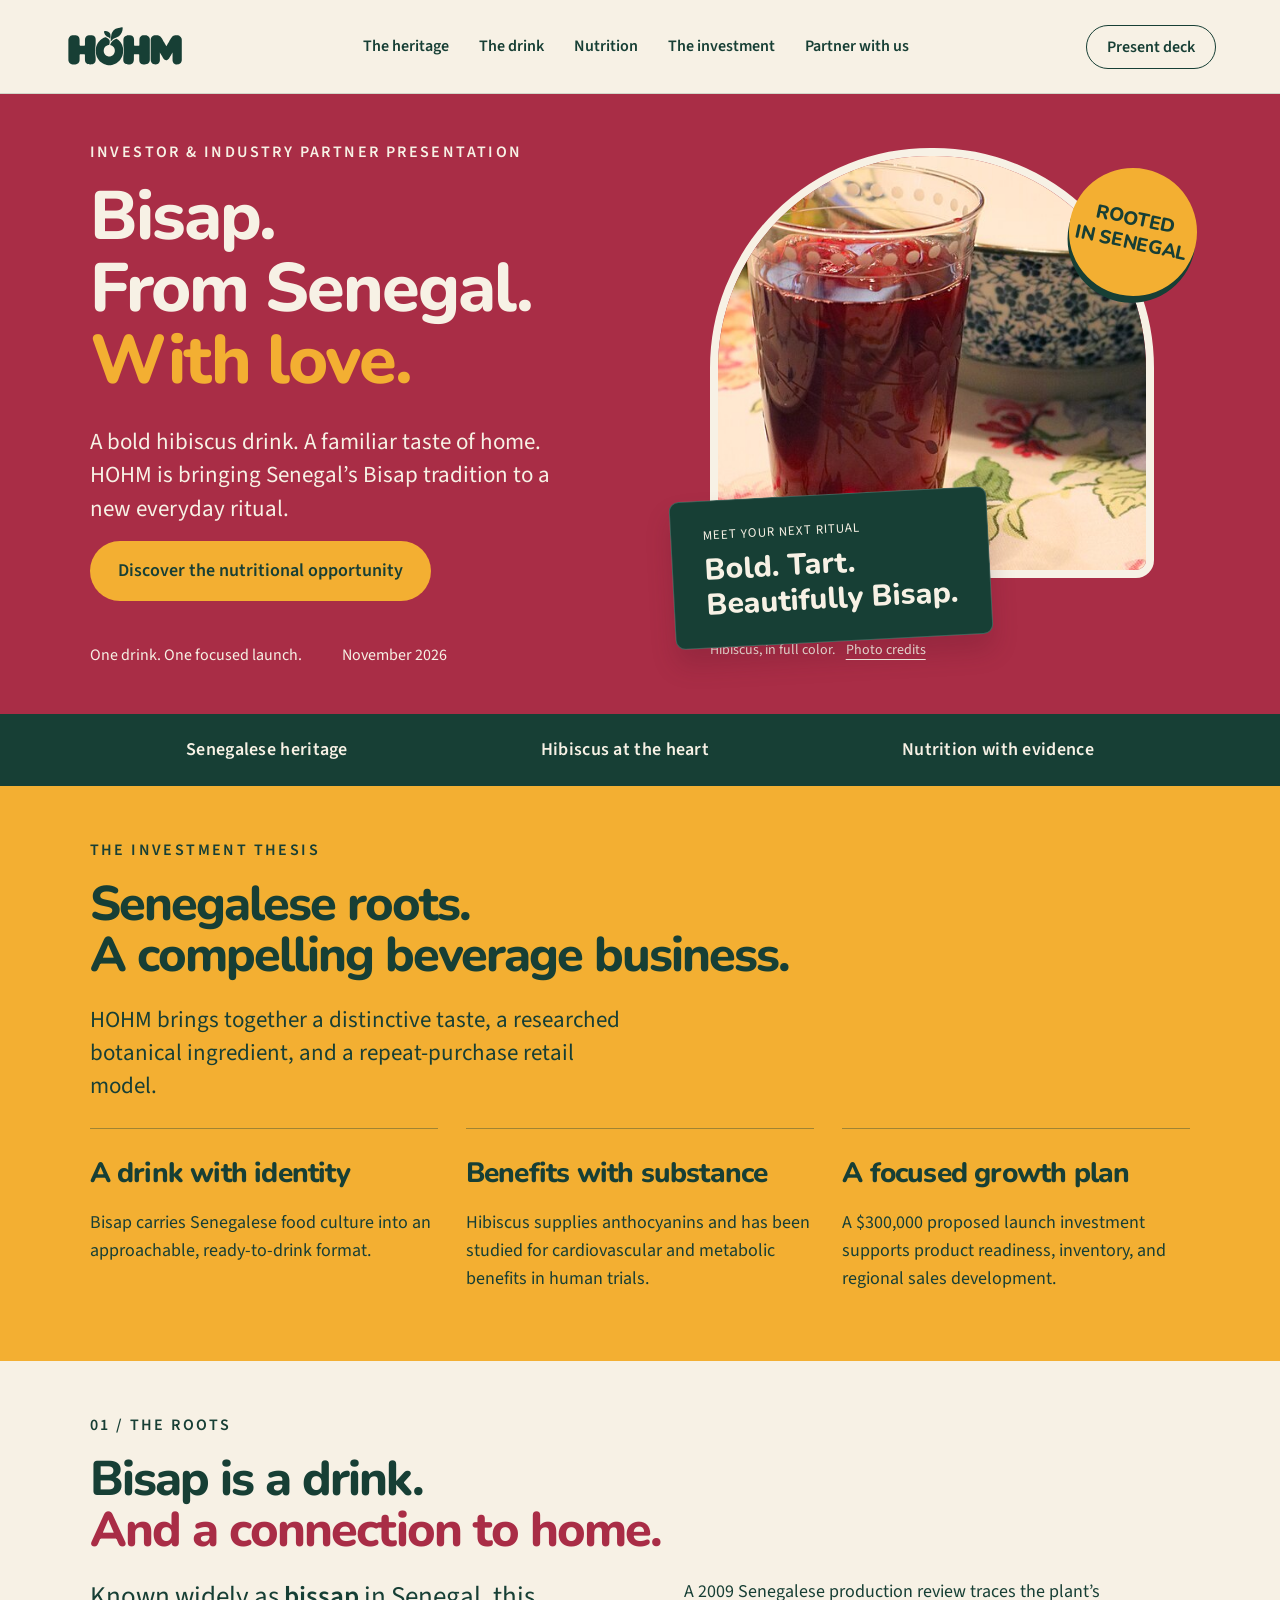
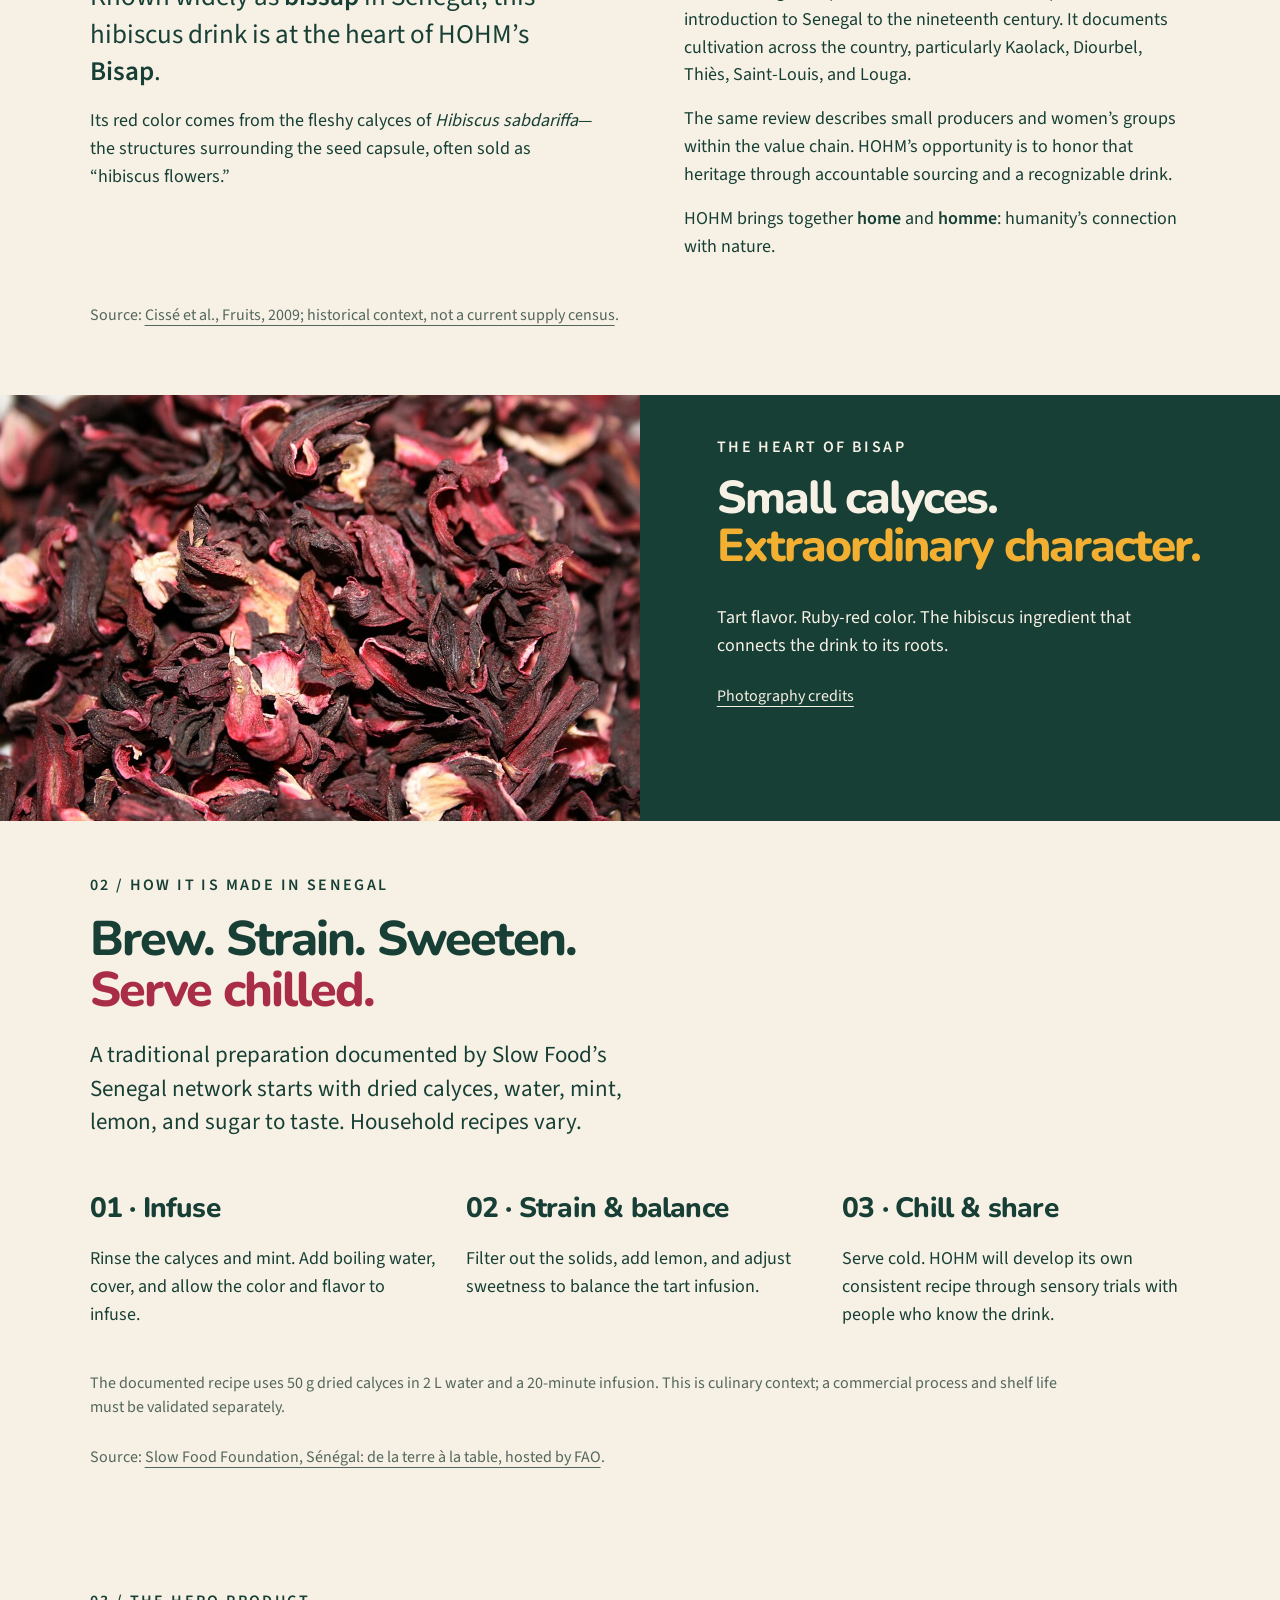
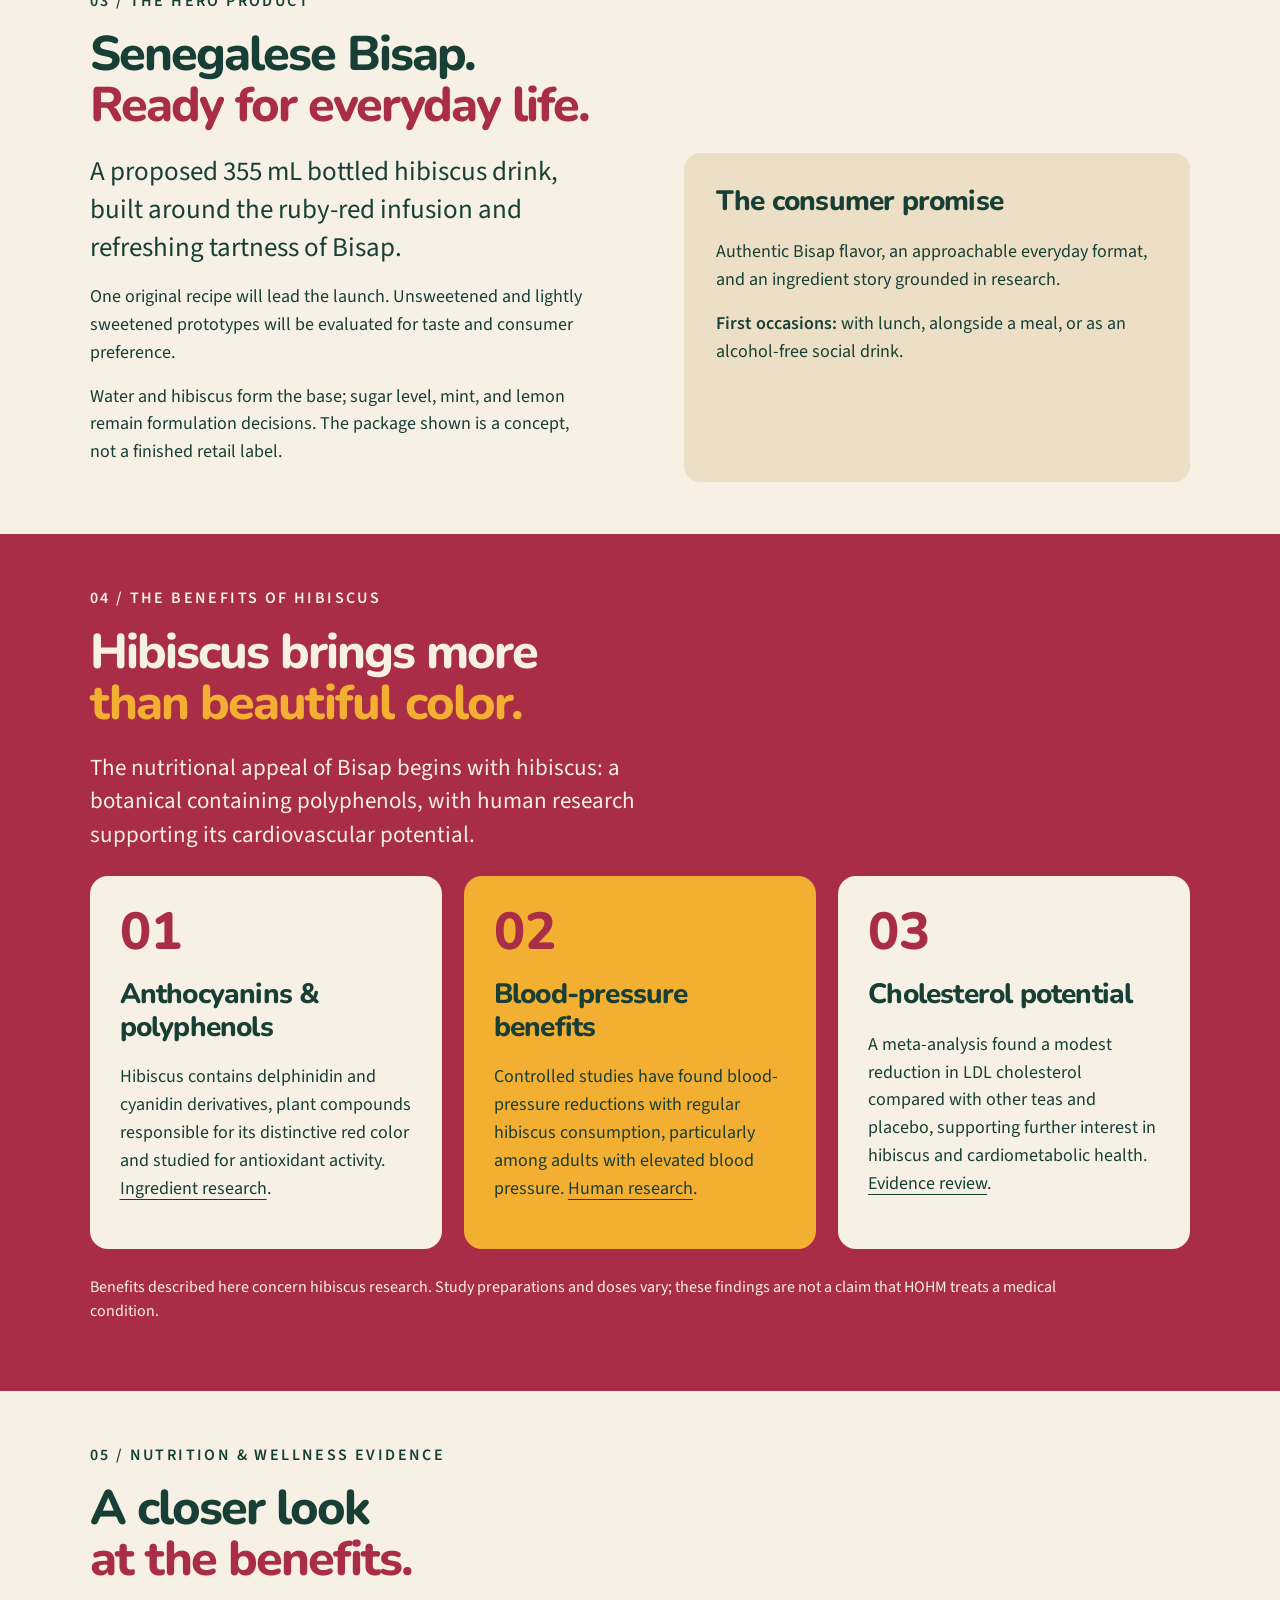
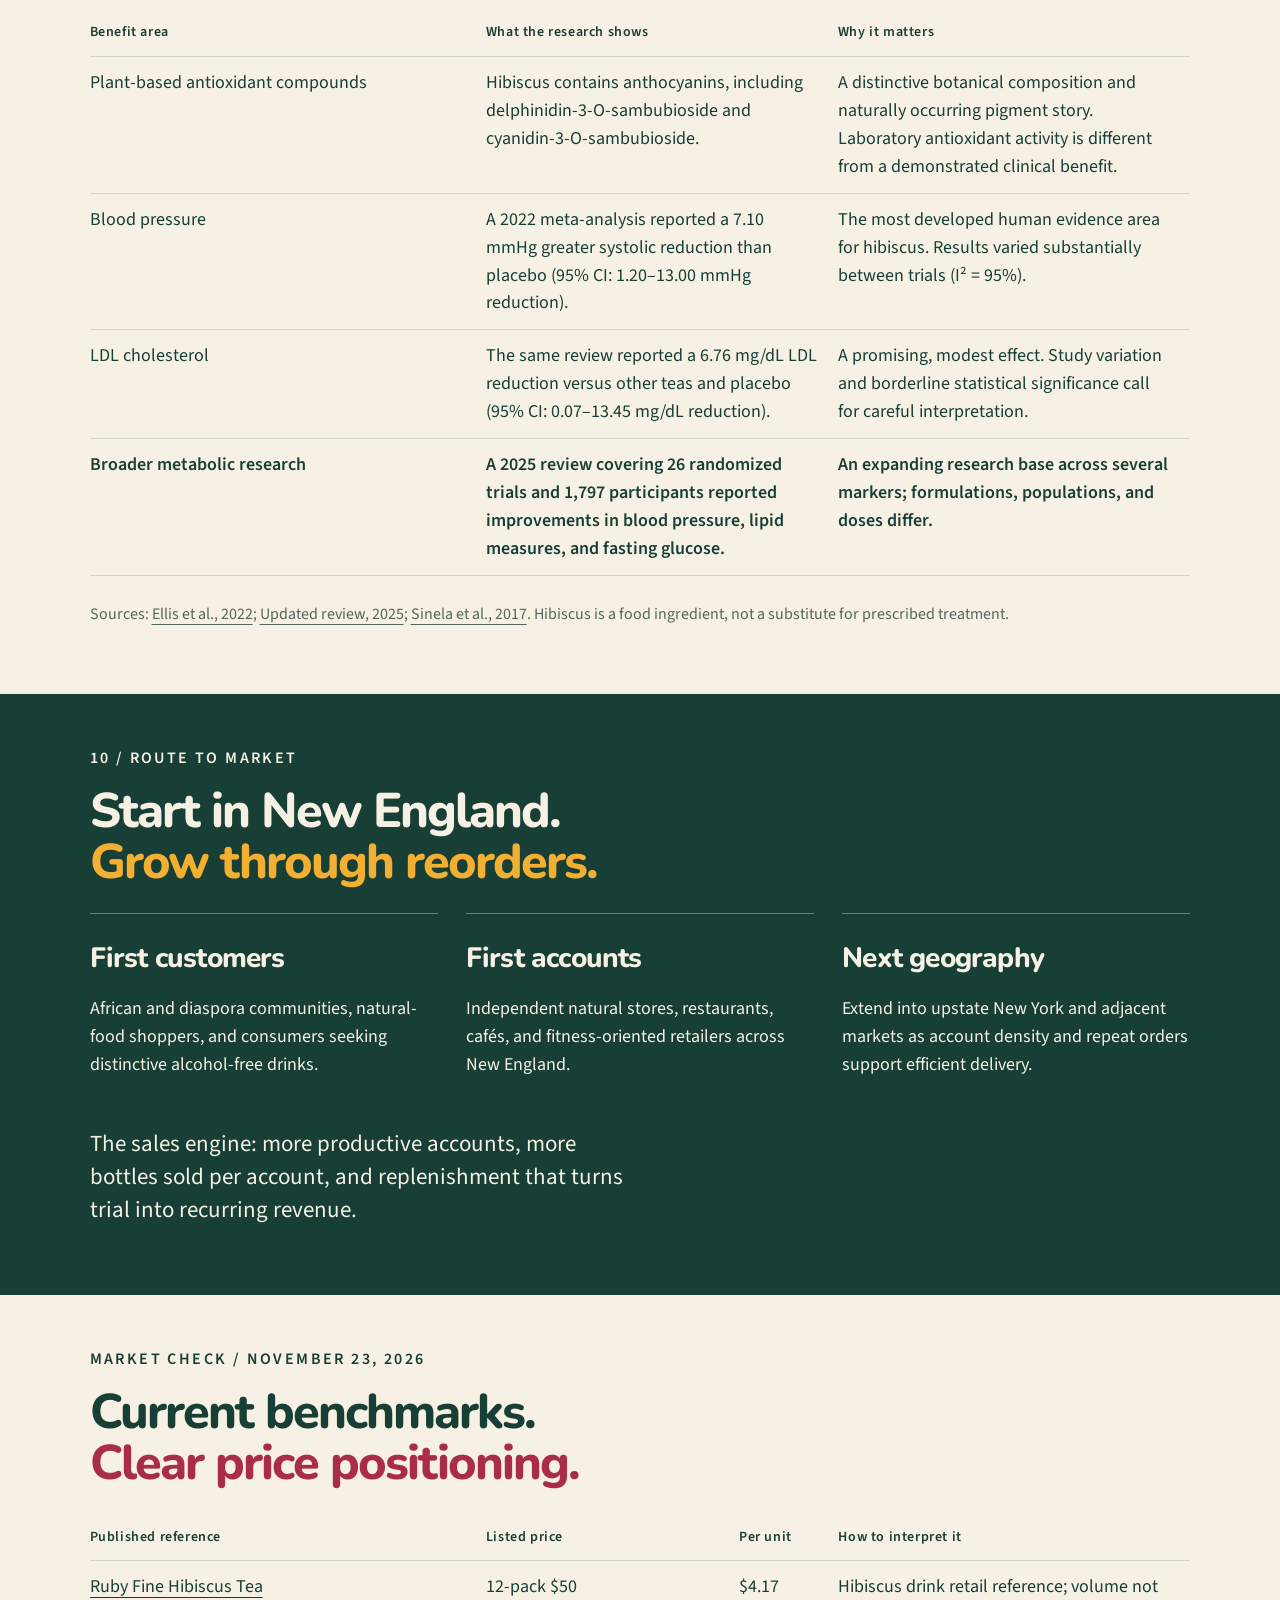
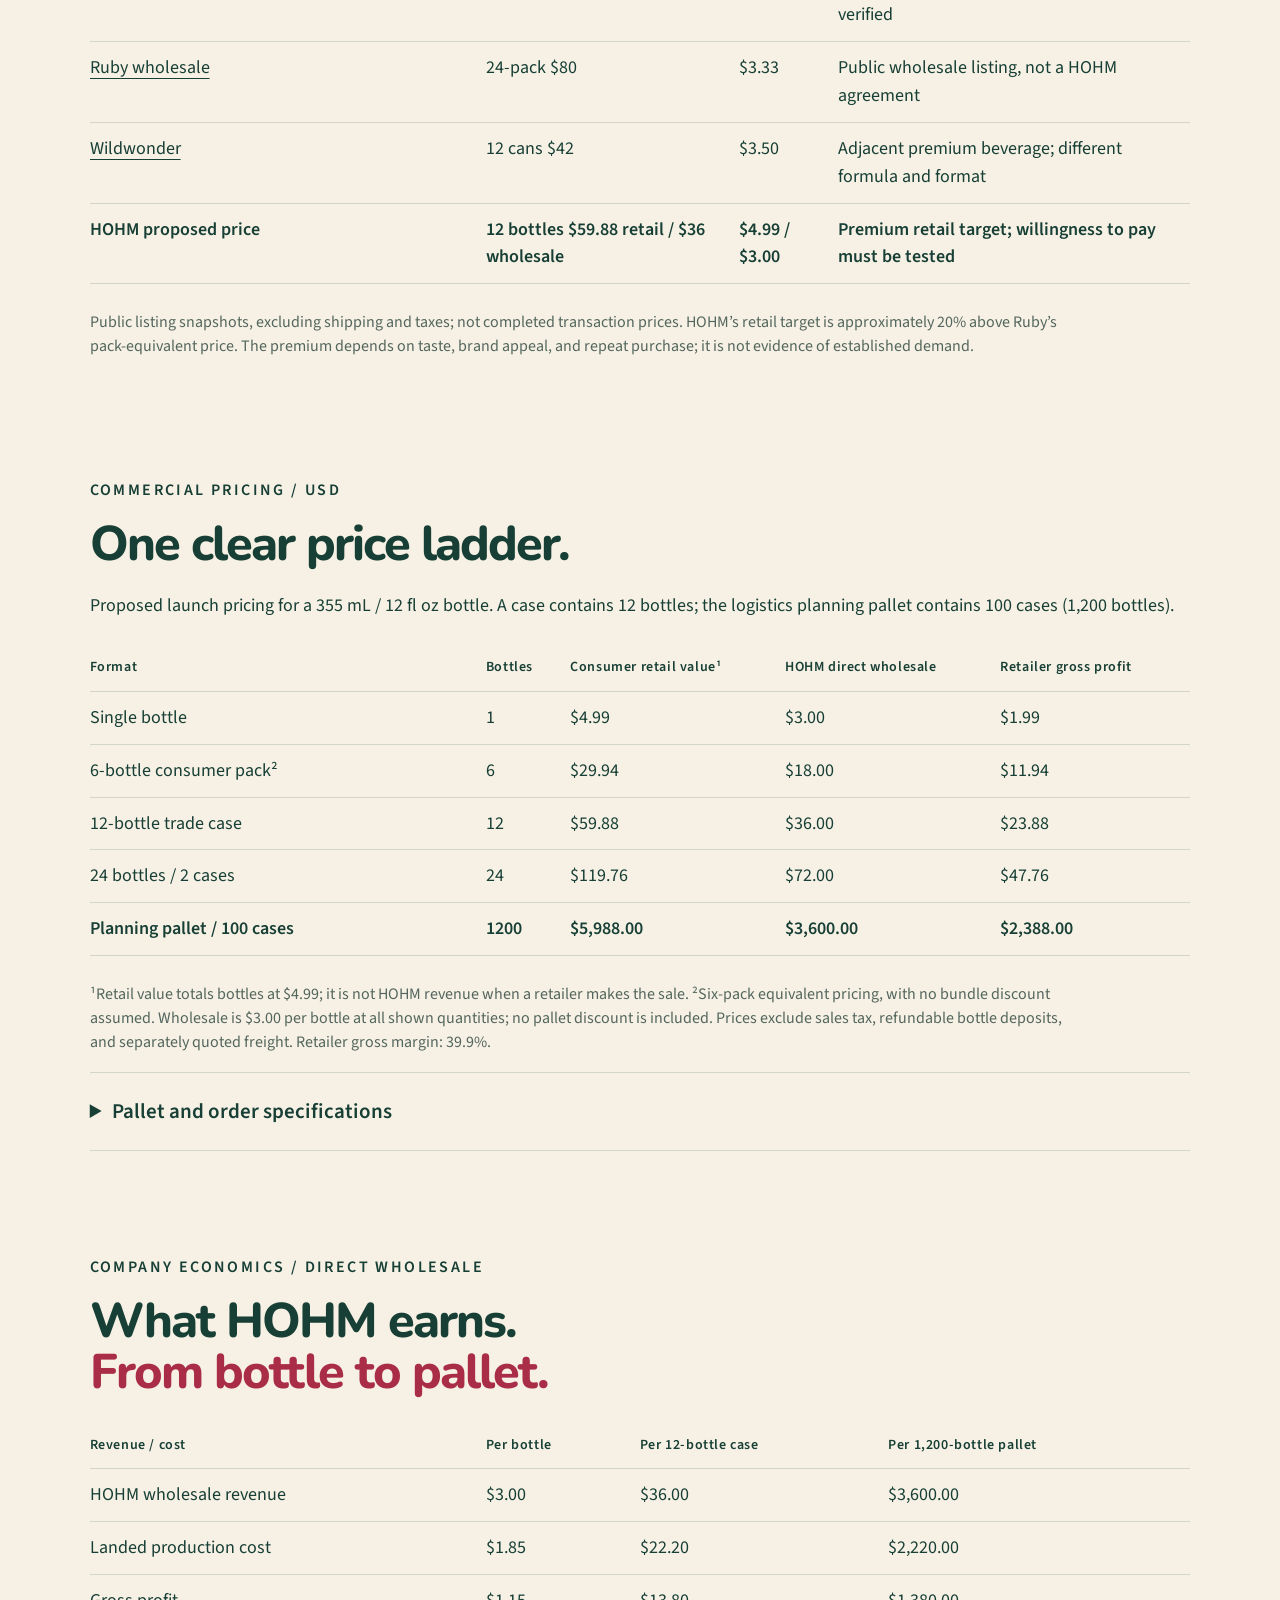
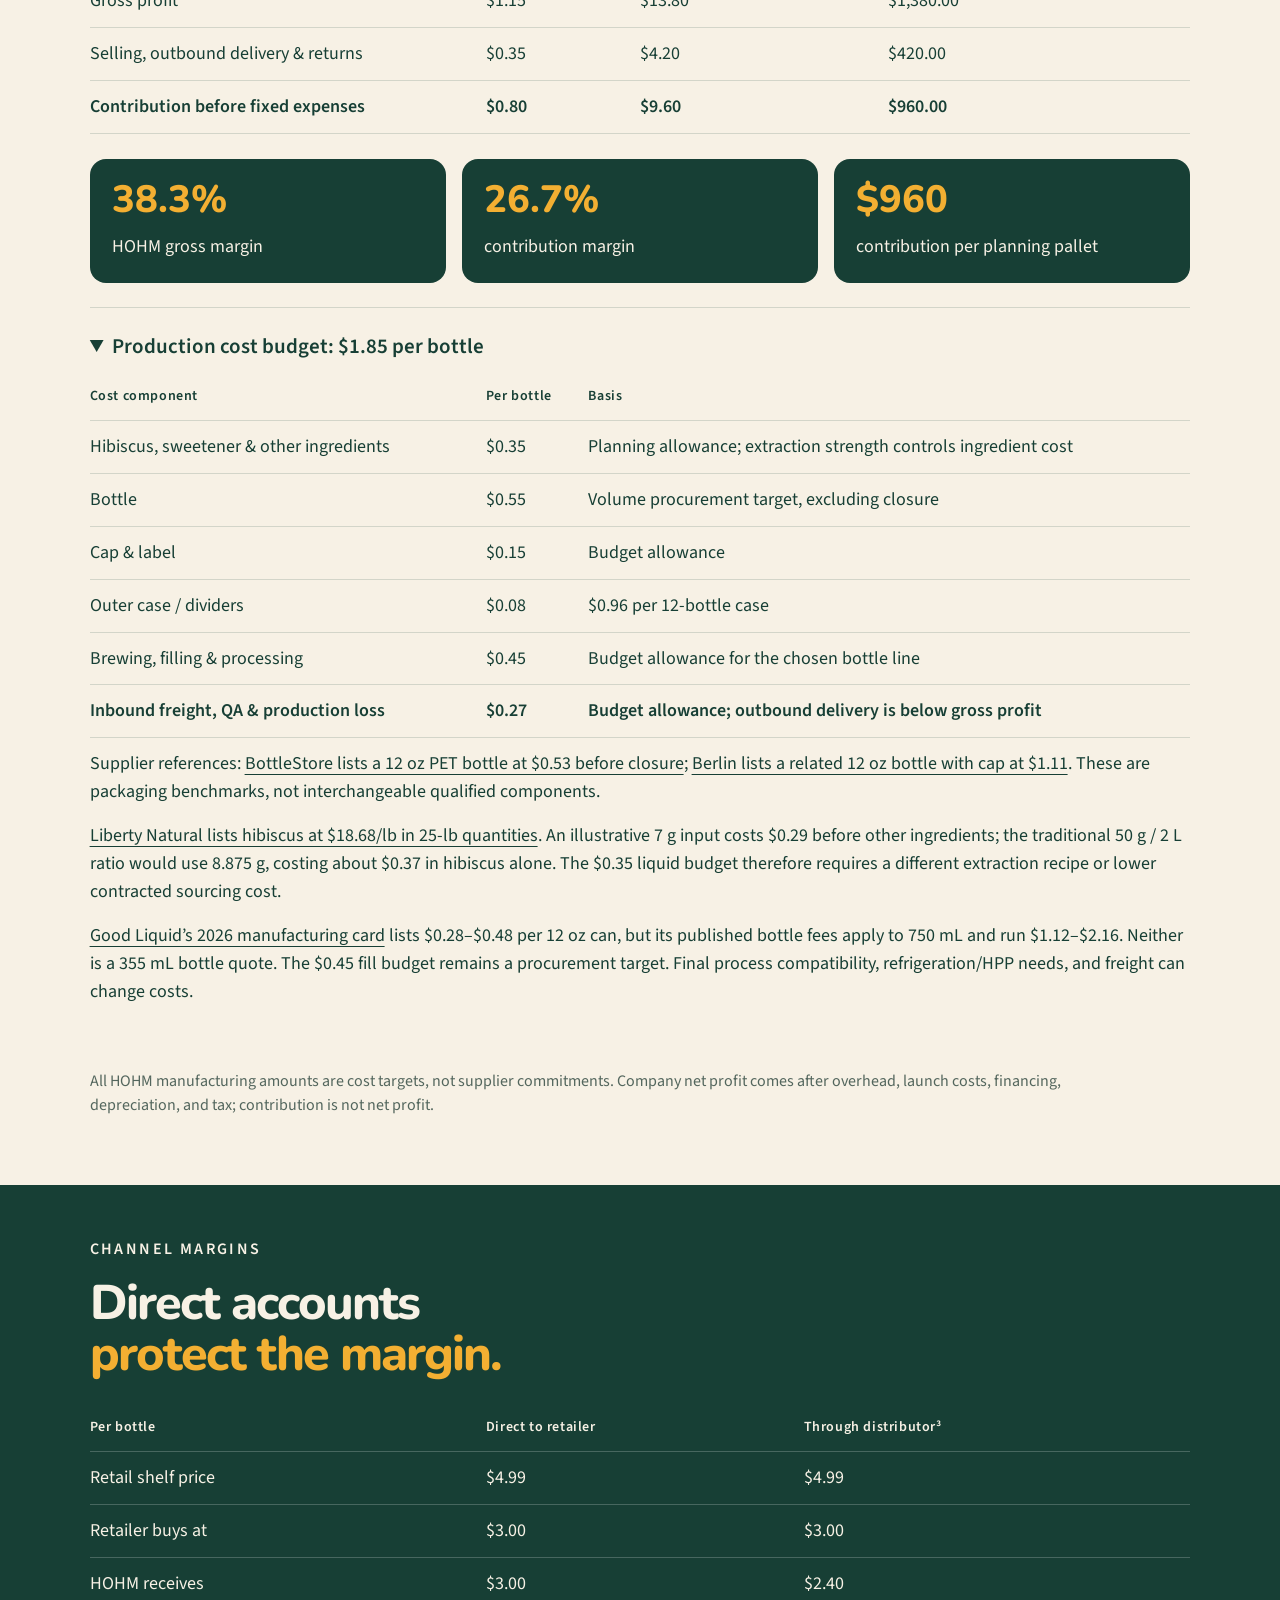
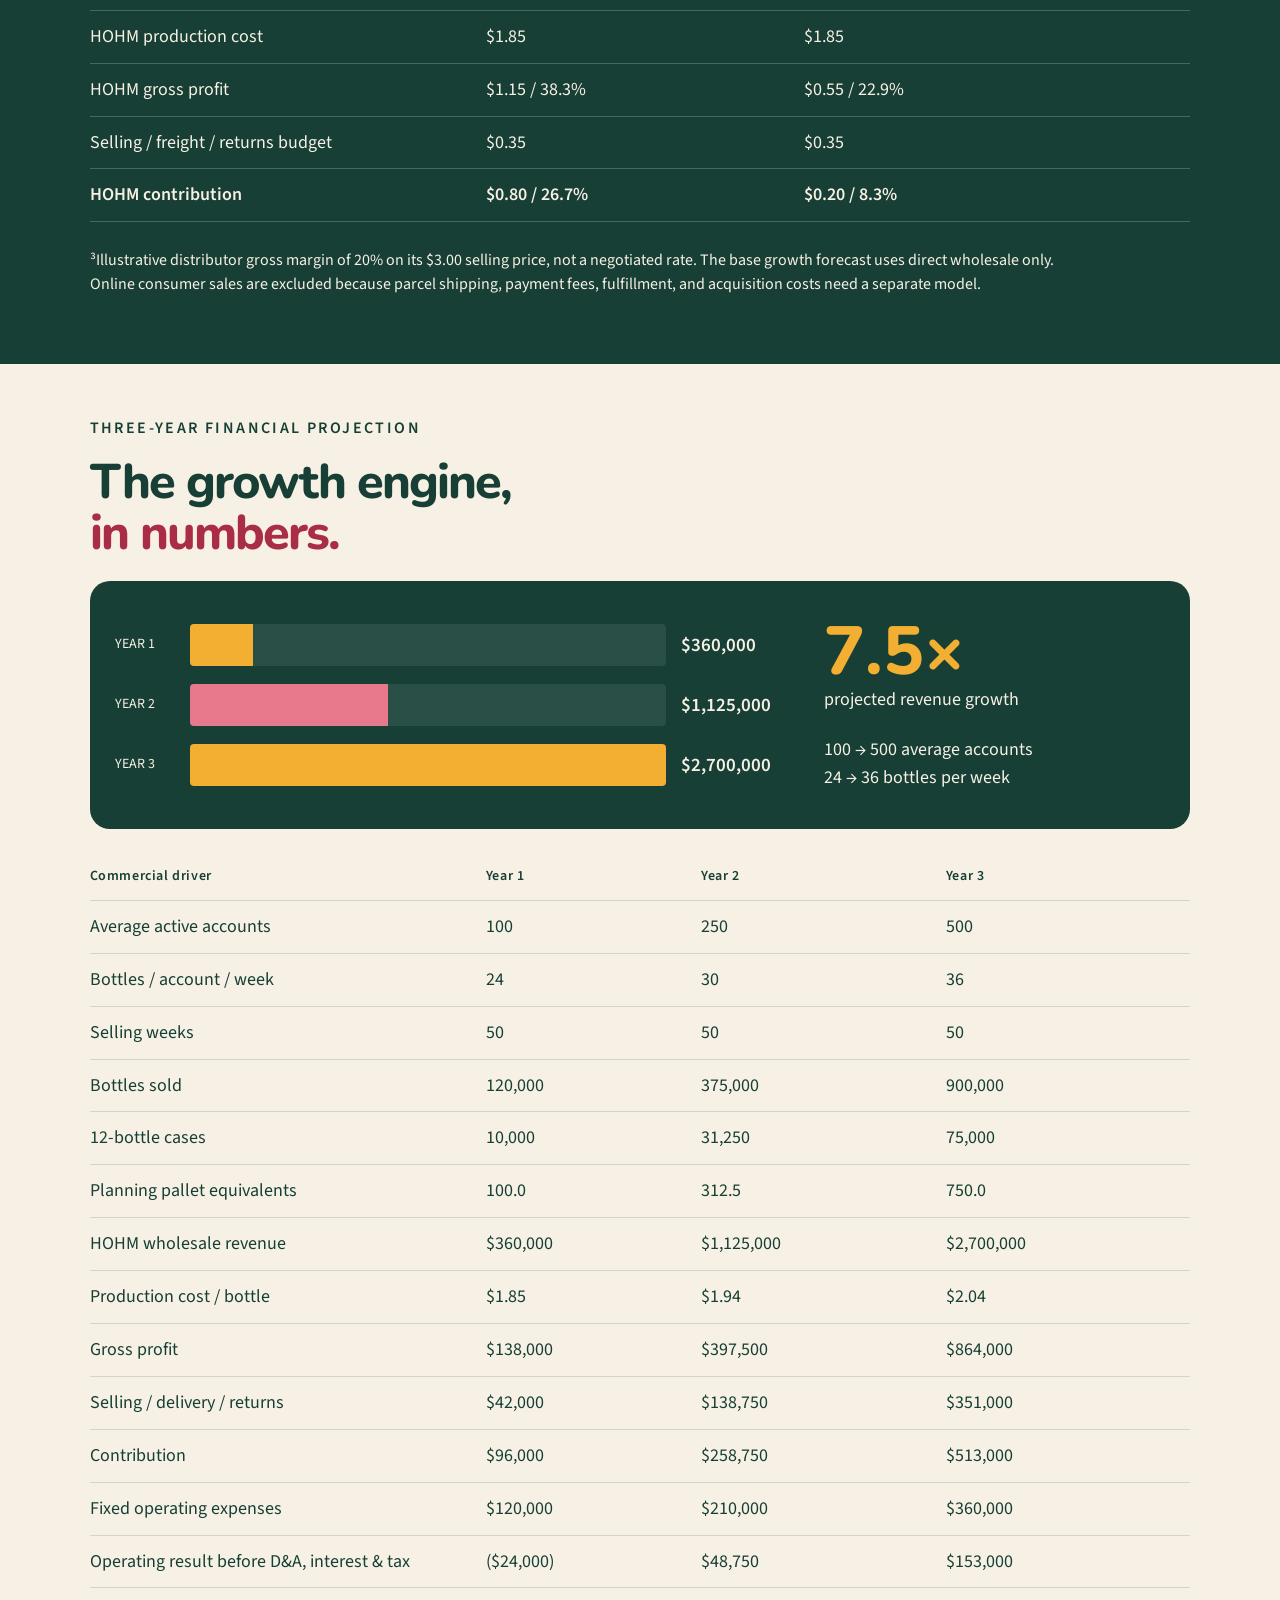
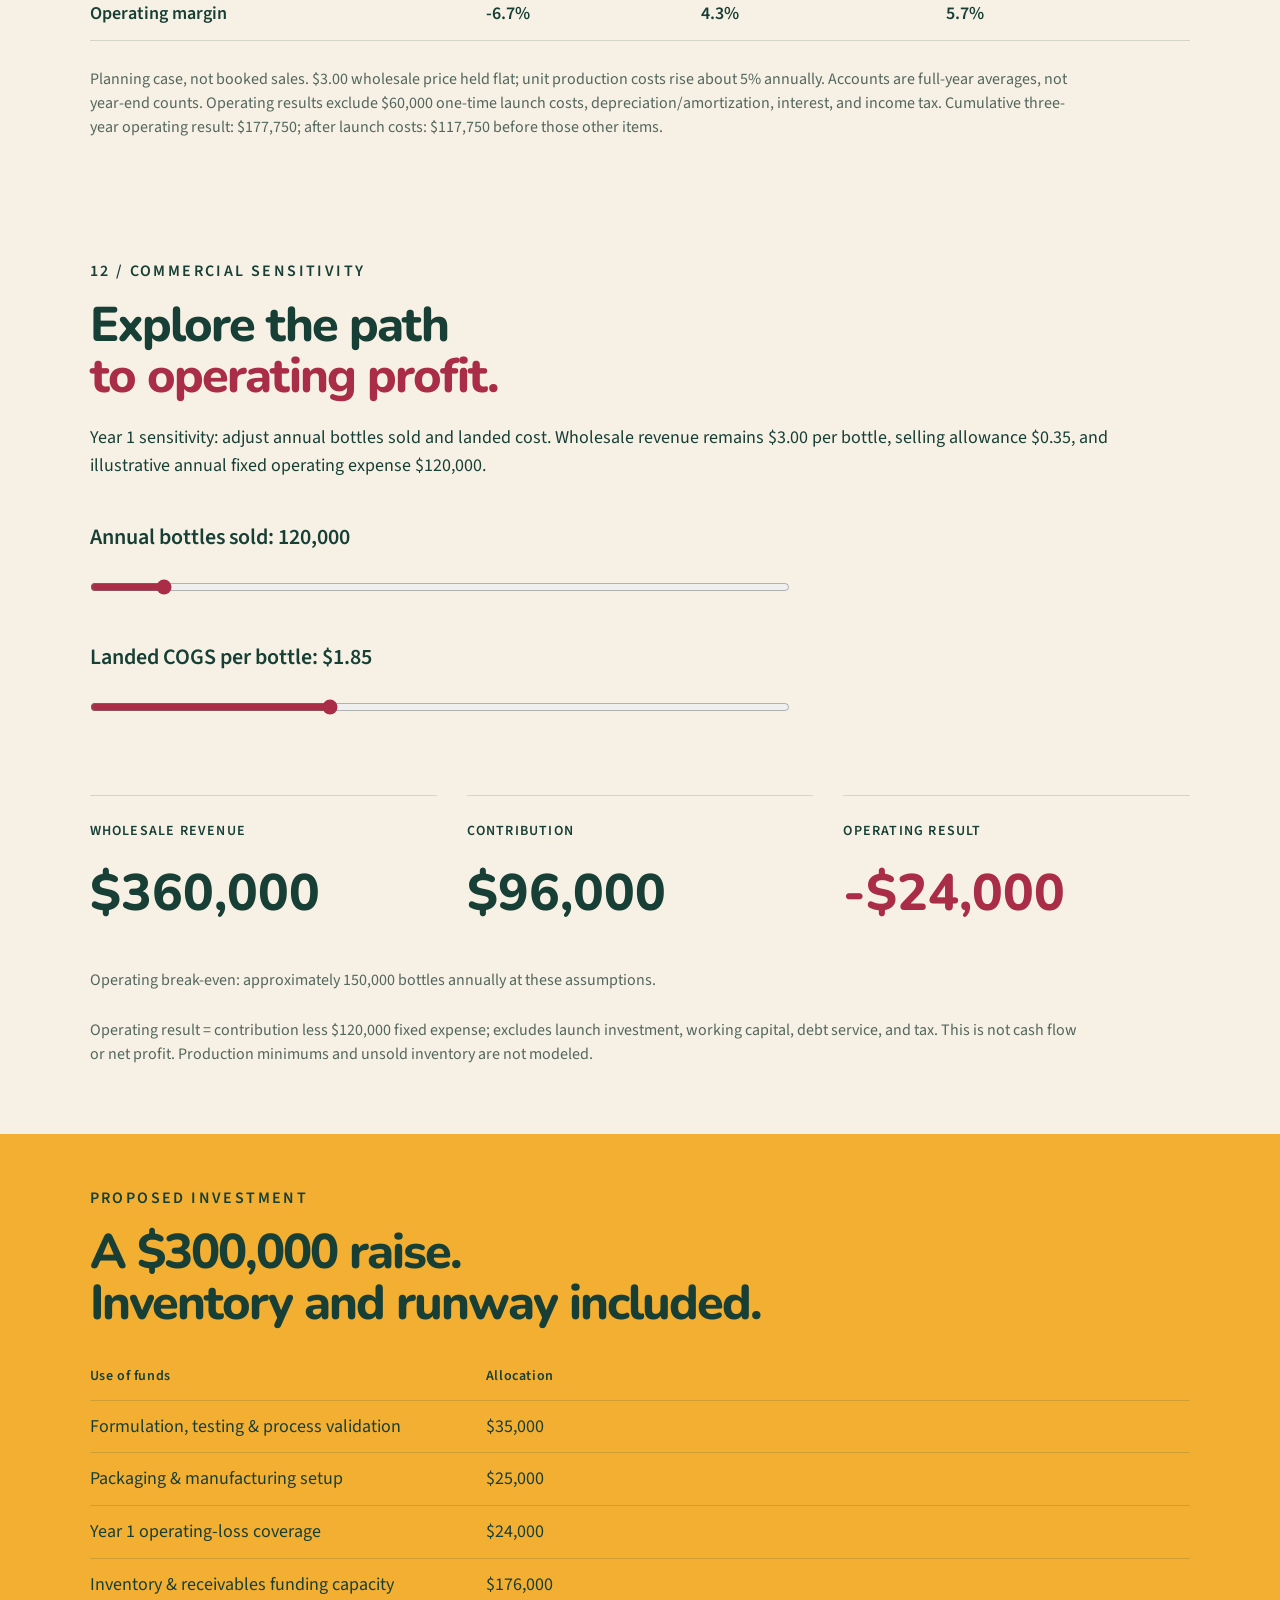
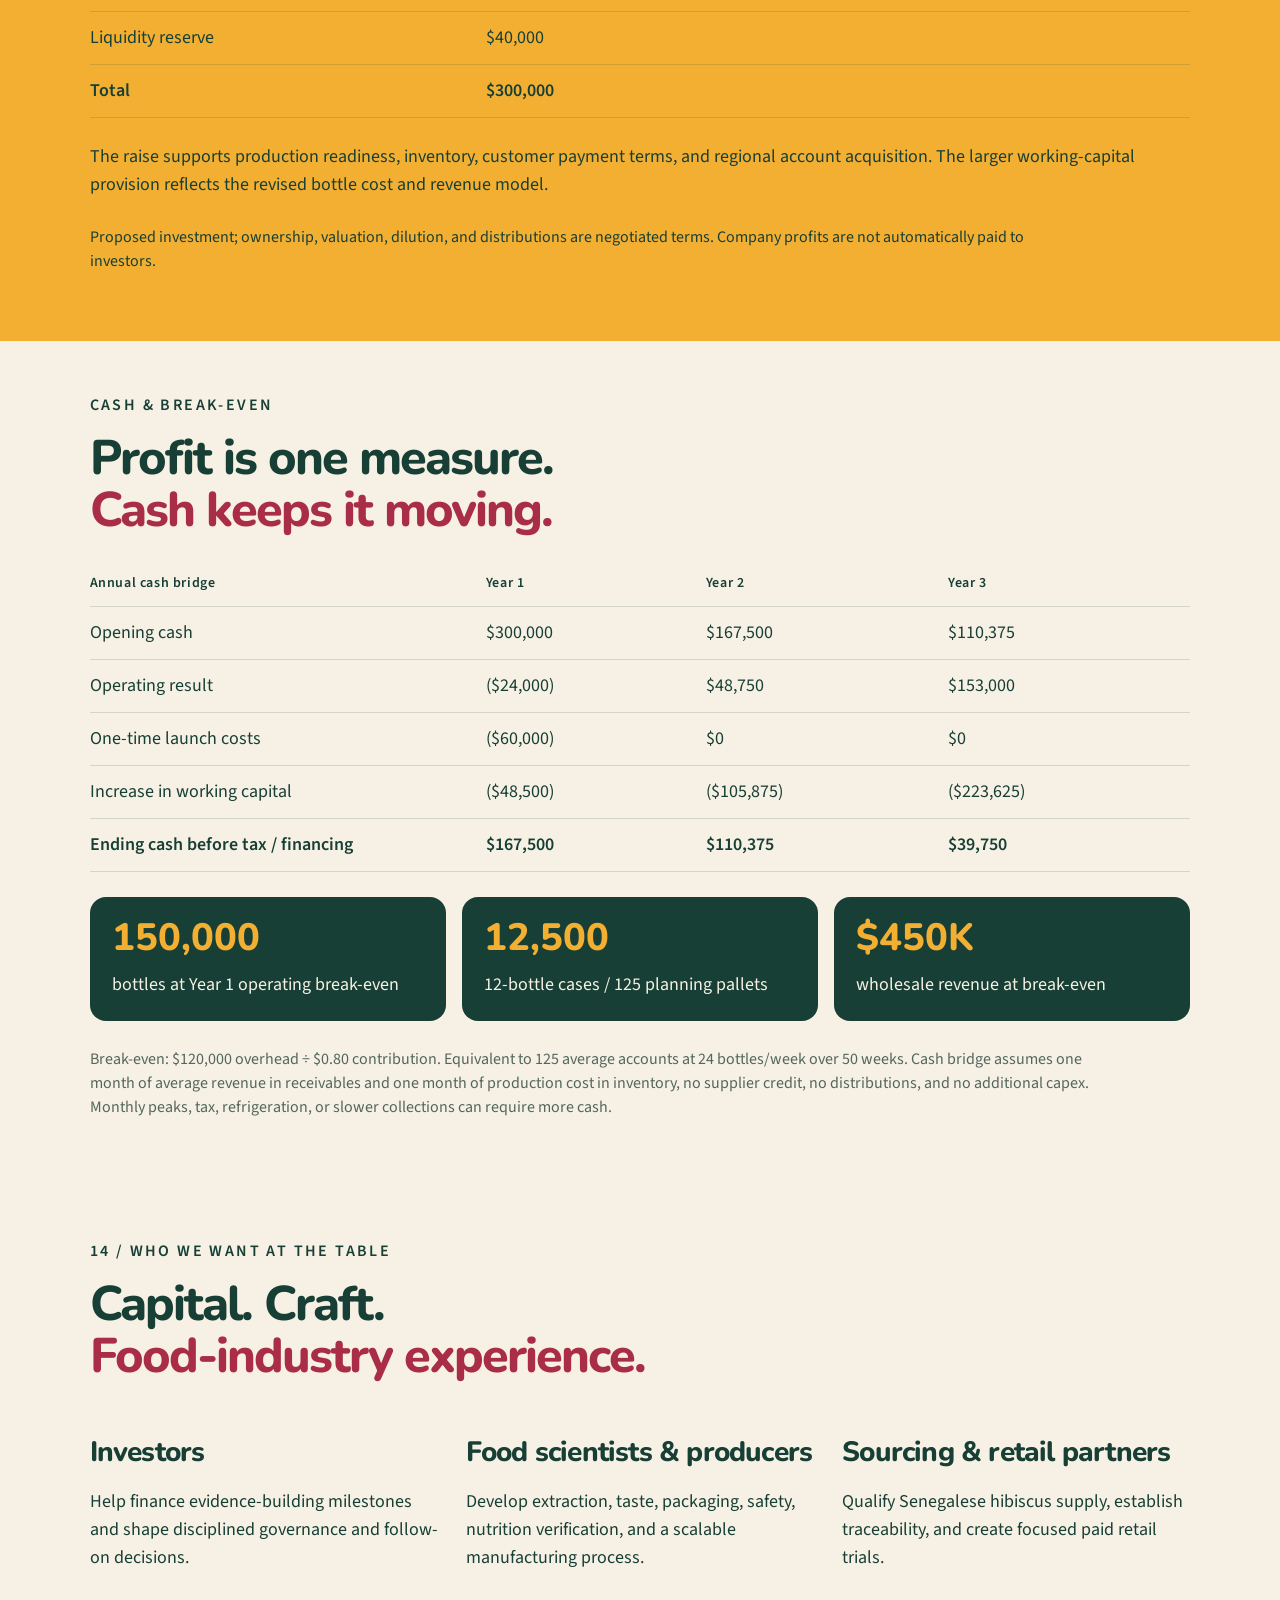
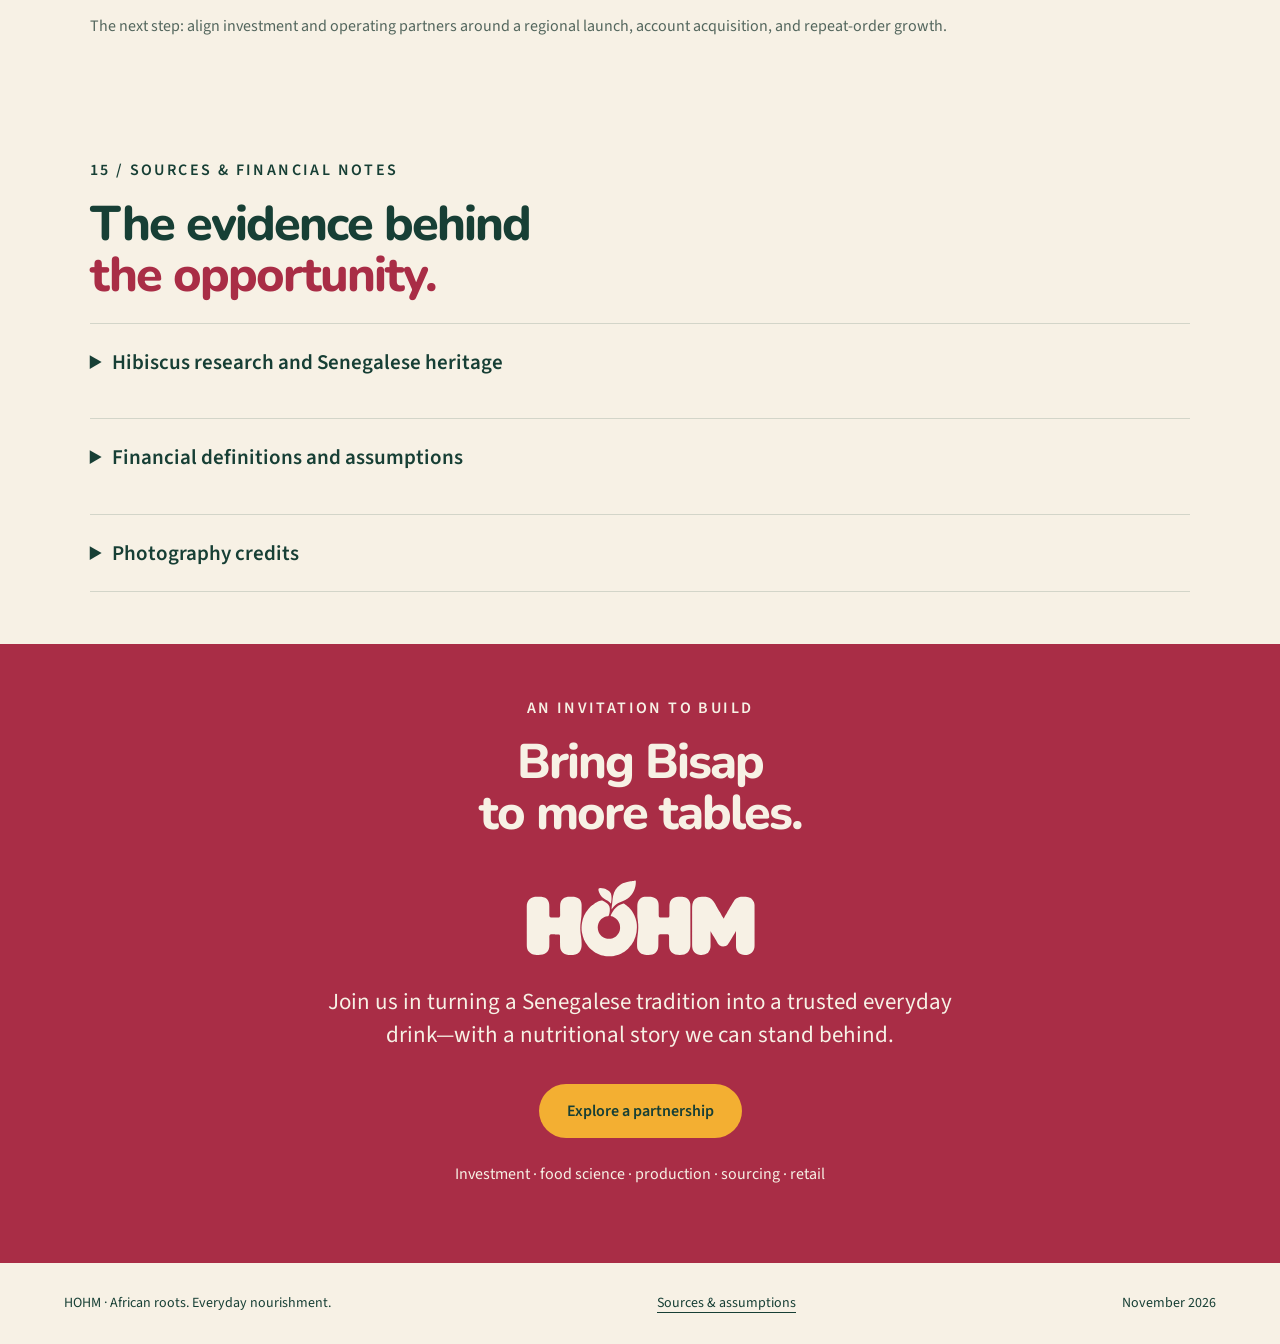
==== commit ed1f79e4: "Refresh Bisap market benchmarks, trade pricing and funding model; tighten deck" ====
--- a/index.html
+++ b/index.html
@@ -2,22 +2,22 @@
 <html lang="en"><head><meta charset="utf-8"><meta name="viewport" content="width=device-width,initial-scale=1"><title>HOHM — Bisap — Senegalese hibiscus drink</title><meta name="description" content="HOHM's investment and partnership proposal: Senegalese Bisap, its nutritional potential, and a focused bottled-drink pilot."><link rel="canonical" href="https://hohm-ruby.vercel.app/"><meta property="og:url" content="https://hohm-ruby.vercel.app/"><meta name="theme-color" content="#173F35"><meta property="og:title" content="HOHM — African roots. Everyday nourishment."><meta property="og:description" content="An invitation to build an African ingredient food brand. Explore the product vision, pilot economics, and partnership opportunities."><meta property="og:type" content="website"><link rel="icon" href="assets/icon.svg"><link rel="stylesheet" href="style.css"><script defer src="app.js"></script><script type="application/ld+json">{"@context":"https://schema.org","@type":"Organization","name":"HOHM","description":"A development-stage Senegalese hibiscus beverage brand."}</script></head><body>
 <a class="skip" href="#vision">Skip to pitch</a><header><a class="brand" href="#home" aria-label="HOHM home"><img src="assets/logo-forest.svg" alt="HOHM" width="122" height="54"></a><nav aria-label="Pitch chapters"><a href="#heritage">The heritage</a><a href="#products">The drink</a><a href="#nutrition">Nutrition</a><a href="#growth">The investment</a><a href="#partner">Partner with us</a></nav><button id="present" class="small-button" aria-pressed="false">Present deck</button></header><div class="progress" aria-hidden="true"><i></i></div>
 <main><section id="home" class="hero chapter"><div class="hero-copy"><p class="eyebrow">INVESTOR & INDUSTRY PARTNER PRESENTATION</p><h1>Bisap.<br>From Senegal.<br><em>With love.</em></h1><p class="lead">A bold hibiscus drink. A familiar taste of home. HOHM is bringing Senegal’s Bisap tradition to a new everyday ritual.</p><a class="button" href="#nutrition">Discover the nutritional opportunity</a><div class="hero-meta"><span>One drink. One focused launch.</span><span>November 2026</span></div></div><div class="photo-hero"><figure><img src="assets/hibiscus-drink.jpg" alt="A glass of ruby-red hibiscus drink" width="500" height="671" fetchpriority="high"><figcaption>Hibiscus, in full color. <a href="#photo-credits">Photo credits</a></figcaption></figure><div class="round-label" aria-hidden="true">ROOTED<br>IN SENEGAL</div><div class="photo-caption"><span>MEET YOUR NEXT RITUAL</span><strong>Bold. Tart.<br>Beautifully Bisap.</strong></div></div></section><div class="statement-strip"><span>Senegalese heritage</span><span>Hibiscus at the heart</span><span>Nutrition with evidence</span></div>
-<section id="vision" class="chapter mango-section "><p class="eyebrow">THE INVESTMENT THESIS</p><h2>Senegalese roots.<br><em>A compelling beverage business.</em></h2><p class="lead">HOHM brings together a distinctive taste, a researched botanical ingredient, and a repeat-purchase retail model.</p><div class="editorial-grid"><article><h3>A drink with identity</h3><p>Bisap carries Senegalese food culture into an approachable, ready-to-drink format.</p></article><article><h3>Benefits with substance</h3><p>Hibiscus supplies anthocyanins and has been studied for cardiovascular and metabolic benefits in human trials.</p></article><article><h3>A focused growth plan</h3><p>A $200,000 proposed launch investment supports product readiness, inventory, and regional sales development.</p></article></div></section>
+<section id="vision" class="chapter mango-section "><p class="eyebrow">THE INVESTMENT THESIS</p><h2>Senegalese roots.<br><em>A compelling beverage business.</em></h2><p class="lead">HOHM brings together a distinctive taste, a researched botanical ingredient, and a repeat-purchase retail model.</p><div class="editorial-grid"><article><h3>A drink with identity</h3><p>Bisap carries Senegalese food culture into an approachable, ready-to-drink format.</p></article><article><h3>Benefits with substance</h3><p>Hibiscus supplies anthocyanins and has been studied for cardiovascular and metabolic benefits in human trials.</p></article><article><h3>A focused growth plan</h3><p>A $300,000 proposed launch investment supports product readiness, inventory, and regional sales development.</p></article></div></section>
 <section id="heritage" class="chapter "><p class="eyebrow">01 / THE ROOTS</p><h2>Bisap is a drink.<br><em>And a connection to home.</em></h2><div class="split-inner"><div><p class="large">Known widely as <strong>bissap</strong> in Senegal, this hibiscus drink is at the heart of HOHM’s <strong>Bisap</strong>.</p><p>Its red color comes from the fleshy calyces of <i>Hibiscus sabdariffa</i>—the structures surrounding the seed capsule, often sold as “hibiscus flowers.”</p></div><div><p>A 2009 Senegalese production review traces the plant’s introduction to Senegal to the nineteenth century. It documents cultivation across the country, particularly Kaolack, Diourbel, Thiès, Saint-Louis, and Louga.</p><p>The same review describes small producers and women’s groups within the value chain. HOHM’s opportunity is to honor that heritage through accountable sourcing and a recognizable drink.</p><p>HOHM brings together <strong>home</strong> and <strong>homme</strong>: humanity’s connection with nature.</p></div></div><p class="note">Source: <a href="https://www.cambridge.org/core/journals/fruits/article/abs/la-production-du-bissap-hibiscus-sabdariffa-l-au-senegal/F5486EC4C58661C3082F9B2C87EFE75A" target="_blank" rel="noopener">Cissé et al., Fruits, 2009; historical context, not a current supply census</a>.</p></section>
 <div class="ingredient-band"><figure><img src="assets/hibiscus-calyces.jpg" alt="Close-up of dried red Hibiscus sabdariffa calyces" width="960" height="640" loading="lazy"></figure><div><p class="eyebrow">THE HEART OF BISAP</p><h2>Small calyces.<br><em>Extraordinary character.</em></h2><p>Tart flavor. Ruby-red color. The hibiscus ingredient that connects the drink to its roots.</p><a href="#photo-credits">Photography credits</a></div></div><section id="preparation" class="chapter "><p class="eyebrow">02 / HOW IT IS MADE IN SENEGAL</p><h2>Brew. Strain. Sweeten.<br><em>Serve chilled.</em></h2><p class="lead">A traditional preparation documented by Slow Food’s Senegal network starts with dried calyces, water, mint, lemon, and sugar to taste. Household recipes vary.</p><div class="editorial-grid"><article><h3>01 · Infuse</h3><p>Rinse the calyces and mint. Add boiling water, cover, and allow the color and flavor to infuse.</p></article><article><h3>02 · Strain & balance</h3><p>Filter out the solids, add lemon, and adjust sweetness to balance the tart infusion.</p></article><article><h3>03 · Chill & share</h3><p>Serve cold. HOHM will develop its own consistent recipe through sensory trials with people who know the drink.</p></article></div><p class="note">The documented recipe uses 50 g dried calyces in 2 L water and a 20-minute infusion. This is culinary context; a commercial process and shelf life must be validated separately.</p><p class="note">Source: <a href="https://www.fao.org/fileadmin/templates/olq/files/generaldoc/Senegal_libretto.pdf" target="_blank" rel="noopener">Slow Food Foundation, Sénégal: de la terre à la table, hosted by FAO</a>.</p></section>
 <section id="products" class="chapter "><p class="eyebrow">03 / THE HERO PRODUCT</p><h2>Senegalese Bisap.<br><em>Ready for everyday life.</em></h2><div class="split-inner"><div><p class="large">A proposed 355 mL bottled hibiscus drink, built around the ruby-red infusion and refreshing tartness of Bisap.</p><p>One original recipe will lead the launch. Unsweetened and lightly sweetened prototypes will be evaluated for taste and consumer preference.</p><p>Water and hibiscus form the base; sugar level, mint, and lemon remain formulation decisions. The package shown is a concept, not a finished retail label.</p></div><div class="nutrition-callout"><h3>The consumer promise</h3><p>Authentic Bisap flavor, an approachable everyday format, and an ingredient story grounded in research.</p><p><strong>First occasions:</strong> with lunch, alongside a meal, or as an alcohol-free social drink.</p></div></div></section>
 <section id="nutrition" class="chapter red-section "><p class="eyebrow">04 / THE BENEFITS OF HIBISCUS</p><h2>Hibiscus brings more<br><em>than beautiful color.</em></h2><p class="lead">The nutritional appeal of Bisap begins with hibiscus: a botanical containing polyphenols, with human research supporting its cardiovascular potential.</p><div class="editorial-grid"><article><span class="benefit-number">01</span><h3>Anthocyanins & polyphenols</h3><p>Hibiscus contains delphinidin and cyanidin derivatives, plant compounds responsible for its distinctive red color and studied for antioxidant activity. <a href="https://pubmed.ncbi.nlm.nih.gov/27507471/" target="_blank" rel="noopener">Ingredient research</a>.</p></article><article><span class="benefit-number">02</span><h3>Blood-pressure benefits</h3><p>Controlled studies have found blood-pressure reductions with regular hibiscus consumption, particularly among adults with elevated blood pressure. <a href="https://pubmed.ncbi.nlm.nih.gov/34927694/" target="_blank" rel="noopener">Human research</a>.</p></article><article><span class="benefit-number">03</span><h3>Cholesterol potential</h3><p>A meta-analysis found a modest reduction in LDL cholesterol compared with other teas and placebo, supporting further interest in hibiscus and cardiometabolic health. <a href="https://pubmed.ncbi.nlm.nih.gov/34927694/" target="_blank" rel="noopener">Evidence review</a>.</p></article></div><p class="note">Benefits described here concern hibiscus research. Study preparations and doses vary; these findings are not a claim that HOHM treats a medical condition.</p></section>
 <section id="facts" class="chapter "><p class="eyebrow">05 / NUTRITION & WELLNESS EVIDENCE</p><h2>A closer look<br><em>at the benefits.</em></h2><div class="table-wrap"><table><thead><tr><th>Benefit area</th><th>What the research shows</th><th>Why it matters</th></tr></thead><tbody><tr><td>Plant-based antioxidant compounds</td><td>Hibiscus contains anthocyanins, including delphinidin-3-O-sambubioside and cyanidin-3-O-sambubioside.</td><td>A distinctive botanical composition and naturally occurring pigment story. Laboratory antioxidant activity is different from a demonstrated clinical benefit.</td></tr><tr><td>Blood pressure</td><td>A 2022 meta-analysis reported a 7.10 mmHg greater systolic reduction than placebo (95% CI: 1.20–13.00 mmHg reduction).</td><td>The most developed human evidence area for hibiscus. Results varied substantially between trials (I² = 95%).</td></tr><tr><td>LDL cholesterol</td><td>The same review reported a 6.76 mg/dL LDL reduction versus other teas and placebo (95% CI: 0.07–13.45 mg/dL reduction).</td><td>A promising, modest effect. Study variation and borderline statistical significance call for careful interpretation.</td></tr><tr><td>Broader metabolic research</td><td>A 2025 review covering 26 randomized trials and 1,797 participants reported improvements in blood pressure, lipid measures, and fasting glucose.</td><td>An expanding research base across several markers; formulations, populations, and doses differ.</td></tr></tbody></table></div><p class="note">Sources: <a href="https://pubmed.ncbi.nlm.nih.gov/34927694/" target="_blank" rel="noopener">Ellis et al., 2022</a>; <a href="https://pubmed.ncbi.nlm.nih.gov/39870328/" target="_blank" rel="noopener">Updated review, 2025</a>; <a href="https://pubmed.ncbi.nlm.nih.gov/27507471/" target="_blank" rel="noopener">Sinela et al., 2017</a>. Hibiscus is a food ingredient, not a substitute for prescribed treatment.</p></section>
-<section id="sweetness" class="chapter "><p class="eyebrow">06 / THE PRODUCT EXPERIENCE</p><h2>Flavor first.<br><em>Sweetness with intention.</em></h2><p class="lead">Bisap’s tart hibiscus flavor gives HOHM a foundation for a refreshing drink with a deliberate approach to sweetness.</p><div class="editorial-grid"><article><h3>A recognizable taste</h3><p>Preserve the rich red infusion and tart character that make Senegalese Bisap distinctive.</p></article><article><h3>A considered recipe</h3><p>Balance the hibiscus with sweetness through tasting. The goal is enjoyment that earns repeat purchase.</p></article><article><h3>An everyday occasion</h3><p>Position Bisap alongside meals and social occasions as a flavorful alcohol-free option.</p></article></div></section>
-<section id="compounds" class="chapter dark"><p class="eyebrow">07 / INGREDIENT QUALITY</p><h2>Nature gives Bisap<br><em>its signature red.</em></h2><p class="lead">Hibiscus anthocyanins are part of the ingredient’s identity: vivid color, botanical character, and a compelling nutritional story.</p><div class="editorial-grid"><article><h3>Select for quality</h3><p>Establish consistent calyx identity, color, and flavor with sourcing partners.</p></article><article><h3>Preserve the character</h3><p>Match extraction and processing to the desired taste and pigment retention.</p></article><article><h3>Deliver consistency</h3><p>Track color, sensory quality, and shelf life across production batches.</p></article></div><p class="section-caption">Research on Senegal-grown Vimto hibiscus shows anthocyanin retention depends on storage temperature and time. This makes processing and packaging part of product quality. <a href="https://pubmed.ncbi.nlm.nih.gov/27507471/" target="_blank" rel="noopener">Sinela et al., Food Chemistry, 2017</a>.</p></section>
-<section id="evidence" class="chapter "><p class="eyebrow">08 / WHAT HUMAN RESEARCH SHOWS</p><h2>Human research.<br><em>A meaningful foundation.</em></h2><div class="split-inner"><div><p class="large">A randomized, double-blind trial studied <strong>65 adults</strong> with prehypertension or mild hypertension over <strong>6 weeks</strong>.</p><p>Participants consumed three 240 mL servings of hibiscus tea daily or a placebo beverage. Mean systolic blood pressure changed by −7.2 mmHg in the hibiscus group and −1.3 mmHg in the placebo group (p = 0.030).</p></div><div class="nutrition-callout"><h3>What this means for investors</h3><p>Hibiscus has been studied in humans, giving the brand an evidence-based ingredient story.</p><p>The tested intake was 720 mL daily in a specific population. It was not HOHM’s formulation, and the result cannot be assigned to one bottle or generalized to all consumers.</p><p>HOHM is being developed as a food beverage. Its nutritional appeal complements its taste and cultural identity.</p></div></div><p class="note">Source: <a href="https://pubmed.ncbi.nlm.nih.gov/20018807/" target="_blank" rel="noopener">McKay et al., Journal of Nutrition, 2010</a>.</p></section>
-<section id="validation" class="chapter "><p class="eyebrow">09 / THE EXECUTION PLAN</p><h2>A launch built<br><em>for repeat purchase.</em></h2><div class="editorial-grid"><article><h3>Product readiness</h3><p>Finalize a great-tasting recipe, a validated production process, and packaging that protects the drink.</p></article><article><h3>Reliable supply</h3><p>Qualify ingredient suppliers and a manufacturing partner, with clear specifications and production schedules.</p></article><article><h3>Retail execution</h3><p>Launch with targeted sampling, account support, and close monitoring of reorder rates and sell-through.</p></article></div></section>
+
+
+
+
 <section id="market" class="chapter forest-section "><p class="eyebrow">10 / ROUTE TO MARKET</p><h2>Start in New England.<br><em>Grow through reorders.</em></h2><div class="editorial-grid"><article><h3>First customers</h3><p>African and diaspora communities, natural-food shoppers, and consumers seeking distinctive alcohol-free drinks.</p></article><article><h3>First accounts</h3><p>Independent natural stores, restaurants, cafés, and fitness-oriented retailers across New England.</p></article><article><h3>Next geography</h3><p>Extend into upstate New York and adjacent markets as account density and repeat orders support efficient delivery.</p></article></div><p class="lead" style="margin-top:32px">The sales engine: more productive accounts, more bottles sold per account, and replenishment that turns trial into recurring revenue.</p></section>
-<section id="economics" class="chapter "><p class="eyebrow">11 / BOTTLED-DRINK ECONOMICS</p><h2>Every bottle contributes.<br><em>Every reorder builds value.</em></h2><p class="lead">Launch planning model: 355 mL bottles sold directly to retail and foodservice accounts. Target shelf price $3.99; wholesale price $2.40.</p><div class="table-wrap"><table><thead><tr><th>Per bottle</th><th>Assumption</th><th>Meaning</th></tr></thead><tbody><tr><td>Suggested retail</td><td>$3.99</td><td>Target consumer price</td></tr><tr><td>HOHM wholesale revenue</td><td>$2.40</td><td>Direct to retailer; no distributor included</td></tr><tr><td>Liquid ingredients</td><td>$0.20</td><td>Cost budget</td></tr><tr><td>Bottle, closure & label</td><td>$0.45</td><td>Cost budget</td></tr><tr><td>Co-packing & processing</td><td>$0.40</td><td>Cost budget</td></tr><tr><td>Inbound freight / QA allocation</td><td>$0.20</td><td>Cost budget</td></tr><tr><td>Base landed COGS</td><td>$1.25</td><td>52.1% of wholesale revenue</td></tr><tr><td>Gross profit</td><td>$1.15 / 47.9%</td><td>Before selling, outbound delivery, and overhead</td></tr><tr><td>Selling / delivery / returns allowance</td><td>$0.35</td><td>Delivery, selling expenses, and returns</td></tr><tr><td>Contribution</td><td>$0.80 / 33.3%</td><td>Before fixed costs, financing, and tax</td></tr></tbody></table></div><p class="note">Implied retailer margin: 39.8% at $3.99 retail and $2.40 wholesale. Cold-chain requirements, distributor discounts, promotions, deposits, and unusual spoilage could materially change these economics.</p></section>
-<section id="growth" class="chapter"><p class="eyebrow">THREE-YEAR FINANCIAL PROJECTION</p><h2>500 productive accounts.<br><em>$2.16M annual revenue.</em></h2><p class="lead">A bottom-up planning case that grows distribution and sell-through while allowing costs and operating capacity to rise.</p><div class="growth-visual" aria-label="Projected revenue: Year 1 288 thousand dollars, Year 2 900 thousand dollars, Year 3 2.16 million dollars"><div class="growth-bars"><div><span>YEAR 1</span><div class="bar-track"><i style="width:13.333%"></i></div><strong>$288K</strong></div><div><span>YEAR 2</span><div class="bar-track"><i style="width:41.667%"></i></div><strong>$900K</strong></div><div><span>YEAR 3</span><div class="bar-track"><i style="width:100%"></i></div><strong>$2.16M</strong></div></div><aside><strong>7.5×</strong><span>projected revenue growth<br>Year 1 to Year 3</span><p>More accounts.<br>Stronger sell-through.<br>Recurring orders.</p></aside></div><div class="table-wrap"><table><thead><tr><th>Commercial driver</th><th>Year 1</th><th>Year 2</th><th>Year 3</th></tr></thead><tbody><tr><td>Average active accounts</td><td>100</td><td>250</td><td>500</td></tr><tr><td>Bottles per account / week</td><td>24</td><td>30</td><td>36</td></tr><tr><td>Selling weeks</td><td>50</td><td>50</td><td>50</td></tr><tr><td>Bottles sold</td><td>120,000</td><td>375,000</td><td>900,000</td></tr><tr><td>Revenue at $2.40 wholesale</td><td>$288,000</td><td>$900,000</td><td>$2,160,000</td></tr><tr><td>Landed COGS / bottle</td><td>$1.25</td><td>$1.31</td><td>$1.38</td></tr><tr><td>Gross profit</td><td>$138,000</td><td>$408,750</td><td>$918,000</td></tr><tr><td>Selling / delivery / returns per bottle</td><td>$0.35</td><td>$0.37</td><td>$0.39</td></tr><tr><td>Contribution</td><td>$96,000</td><td>$270,000</td><td>$567,000</td></tr><tr><td>Fixed operating expenses</td><td>$120,000</td><td>$210,000</td><td>$360,000</td></tr><tr><td>Operating profit / (loss)</td><td>($24,000)</td><td>$60,000</td><td>$207,000</td></tr><tr><td>Operating margin</td><td>−8.3%</td><td>6.7%</td><td>9.6%</td></tr></tbody></table></div><p class="note">Projections, not booked sales. Accounts are full-year averages, so the year-end footprint must exceed the average during a ramp. Revenue grows 7.5× from Year 1 to Year 3; pricing stays flat while per-bottle costs rise approximately 5% annually. Operating profit excludes one-time launch costs, interest, tax, and depreciation.</p></section><section id="scenario" class="chapter "><p class="eyebrow">12 / COMMERCIAL SENSITIVITY</p><h2>Explore the path<br><em>to operating profit.</em></h2><p>Year 1 sensitivity: adjust annual bottles sold and landed cost. Wholesale revenue remains $2.40 per bottle, selling allowance $0.35, and illustrative annual fixed operating expense $120,000.</p><div class="scenario-controls"><label for="volume">Annual bottles sold: <strong id="volume-label"></strong></label><input id="volume" type="range" min="25000" max="1000000" step="5000" value="120000"><label for="cost">Landed COGS per bottle: <strong id="cost-label"></strong></label><input id="cost" type="range" min="1" max="2.2" step=".05" value="1.25"></div><div class="metric-grid"><article><span>WHOLESALE REVENUE</span><strong id="revenue"></strong></article><article><span>CONTRIBUTION</span><strong id="contribution"></strong></article><article><span>OPERATING RESULT</span><strong id="profit"></strong></article></div><p id="breakeven" class="note"></p><p class="note">Operating result = contribution less $120,000 fixed expense; excludes launch investment, working capital, debt service, and tax. This is not cash flow or net profit. Production minimums and unsold inventory are not modeled.</p></section>
-<section id="capital" class="chapter mango-section "><p class="eyebrow">13 / INVESTMENT & USE OF FUNDS</p><h2>A $200,000 investment.<br><em>A focused regional launch.</em></h2><p class="lead">Proposed launch raise: fund production readiness, working capital, and the commercial runway to build a repeat-order business.</p><div class="investment-stats"><div><strong>$200K</strong><span>proposed launch raise</span></div><div><strong>125</strong><span>average accounts at Year 1 break-even*</span></div><div><strong>$207K</strong><span>projected Year 3 operating profit</span></div></div><p class="note">*24 bottles per account per week, 50 selling weeks, and the Year 1 cost assumptions.</p><div class="table-wrap"><table><thead><tr><th>Use of investment</th><th>Allocation</th><th>What it funds</th></tr></thead><tbody><tr><td>Product development & testing</td><td>$35,000</td><td>Recipe, process validation, nutrition analysis, and shelf-life work</td></tr><tr><td>Packaging & manufacturing setup</td><td>$25,000</td><td>Packaging development and production launch setup</td></tr><tr><td>Year 1 operating-loss coverage</td><td>$24,000</td><td>Planned operating ramp; sales and marketing included in operating expenses</td></tr><tr><td>Inventory & receivables capacity</td><td>$76,000</td><td>Cash to bridge production, delivery, and customer collections</td></tr><tr><td>Liquidity reserve</td><td>$40,000</td><td>Buffer for launch timing and cost variation</td></tr><tr><td>Total proposed raise</td><td>$200,000</td><td>A staged launch with measurable commercial milestones</td></tr></tbody></table></div><p class="note">Planning proposal. Investment structure, valuation, ownership, and distribution rights will be negotiated with investors.</p></section>
-<section id="cash" class="chapter"><p class="eyebrow">FROM PROFIT TO CASH</p><h2>Growth needs inventory.<br><em>The plan funds it.</em></h2><div class="table-wrap"><table><thead><tr><th>Cash bridge</th><th>Year 1</th><th>Year 2</th><th>Year 3</th></tr></thead><tbody><tr><td>Opening cash</td><td>$200,000</td><td>$79,500</td><td>$60,063</td></tr><tr><td>Operating profit / (loss)</td><td>($24,000)</td><td>$60,000</td><td>$207,000</td></tr><tr><td>One-time launch costs</td><td>($60,000)</td><td>$0</td><td>$0</td></tr><tr><td>Increase in inventory & receivables</td><td>($36,500)</td><td>($79,438)</td><td>($167,563)</td></tr><tr><td>Projected ending cash</td><td>$79,500</td><td>$60,063</td><td>$99,500</td></tr></tbody></table></div><p class="note">Annual planning bridge, rounded to dollars: 30-day receivables and one month of inventory at each year’s average sales/COGS; no supplier credit assumed. No investor distributions, debt, taxes, or additional capital expenditure are modeled. Monthly production minimums, seasonality, and collection delays can require extra financing.</p><div class="editorial-grid"><article><h3>Profitability milestone</h3><p>The planning case reaches $60,000 annual operating profit in Year 2 and $207,000 in Year 3.</p></article><article><h3>Investor value</h3><p>Equity can participate in business growth and potential future distributions or sale proceeds. Company operating profit is not an investor’s cash return.</p></article><article><h3>Capital discipline</h3><p>Release production spending against account demand. Review cash needs before expanding the delivery footprint.</p></article></div></section><section id="partners" class="chapter "><p class="eyebrow">14 / WHO WE WANT AT THE TABLE</p><h2>Capital. Craft.<br><em>Food-industry experience.</em></h2><div class="editorial-grid"><article><h3>Investors</h3><p>Help finance evidence-building milestones and shape disciplined governance and follow-on decisions.</p></article><article><h3>Food scientists & producers</h3><p>Develop extraction, taste, packaging, safety, nutrition verification, and a scalable manufacturing process.</p></article><article><h3>Sourcing & retail partners</h3><p>Qualify Senegalese hibiscus supply, establish traceability, and create focused paid retail trials.</p></article></div><p class="note">The next step: align investment and operating partners around a regional launch, account acquisition, and repeat-order growth.</p></section>
-<section id="appendix" class="chapter "><p class="eyebrow">15 / SOURCES & FINANCIAL NOTES</p><h2>The evidence behind<br><em>the opportunity.</em></h2><details><summary>Hibiscus research and Senegalese heritage</summary><div class="details-body"><ul><li><a href="https://pubmed.ncbi.nlm.nih.gov/34927694/" target="_blank" rel="noopener">2022 review: blood pressure and cholesterol</a></li><li><a href="https://pubmed.ncbi.nlm.nih.gov/39870328/" target="_blank" rel="noopener">2025 review: 26 randomized trials, 1,797 participants</a></li><li><a href="https://pubmed.ncbi.nlm.nih.gov/20018807/" target="_blank" rel="noopener">2010 randomized trial: brewed hibiscus tea</a></li><li><a href="https://pubmed.ncbi.nlm.nih.gov/27507471/" target="_blank" rel="noopener">2017 study: hibiscus anthocyanins</a></li><li><a href="https://www.fao.org/fileadmin/templates/olq/files/generaldoc/Senegal_libretto.pdf" target="_blank" rel="noopener">Slow Food / FAO: Senegalese preparation</a></li><li><a href="https://revues.cirad.fr/index.php/fruits/article/view/36052" target="_blank" rel="noopener">Cissé et al.: Senegalese production and history</a></li></ul><p>Ingredient research concerns the studied preparations and populations; it does not establish the effects of a finished HOHM beverage. Botanical antioxidant activity should not be confused with a proven clinical outcome.</p></div></details><details><summary>Financial model and current economic context</summary><div class="details-body"><p>Prices, unit costs, sales volumes, account targets, and investment allocations are HOHM planning assumptions, not contracted terms. The model uses direct wholesale with no distributor layer. Fixed operating expense covers people and administration, sales/marketing, and facilities/services: $70k/$30k/$20k in Year 1; $120k/$55k/$35k in Year 2; $210k/$95k/$55k in Year 3.</p><p>USDA’s October 2026 outlook forecasts nonalcoholic beverage retail prices rising 4.4% in 2026 (3.9–4.9% interval). This provides economic context, not a manufacturing quote. HOHM’s model independently budgets approximately 5% annual unit-cost increases and holds selling price flat. <a href="https://www.ers.usda.gov/data-products/food-price-outlook/summary-findings" target="_blank" rel="noopener">USDA Food Price Outlook</a>.</p><p>Break-even equals fixed operating expense divided by contribution per bottle. At the Year 1 assumptions, this is 150,000 bottles, or 125 average accounts selling 24 bottles weekly across 50 weeks. Cash projections include changes in receivables and inventory rather than treating all annual purchases as unpaid supplier credit.</p><p>Investment returns depend on negotiated ownership, dilution, distribution policy, financing, and future business performance. No exit valuation or guaranteed return is assumed.</p></div></details><details id="photo-credits"><summary>Photography credits</summary><div class="details-body"><p>Hibiscus drink: <a href="https://commons.wikimedia.org/wiki/File:A_glass_of_hibiscus_tea_01.jpg" target="_blank" rel="noopener">“A glass of hibiscus tea 01” by claralieu</a>, <a href="https://creativecommons.org/licenses/by/2.0/" target="_blank" rel="noopener">CC BY 2.0</a>. Dried calyces: <a href="https://commons.wikimedia.org/wiki/File:Hibiscus_sabdariffa_dried.jpg" target="_blank" rel="noopener">“Hibiscus sabdariffa dried” by Popperipopp</a>, <a href="https://creativecommons.org/licenses/by/3.0/" target="_blank" rel="noopener">CC BY 3.0</a>. Images resized and cropped for presentation. Drink photography illustrates hibiscus, not a finished HOHM product. No photographer endorsement is implied.</p></div></details></section>
+<section id="benchmarks" class="chapter"><p class="eyebrow">MARKET CHECK / NOVEMBER 23, 2026</p><h2>Current benchmarks.<br><em>Clear price positioning.</em></h2><div class="table-wrap"><table><thead><tr><th>Published reference</th><th>Listed price</th><th>Per unit</th><th>How to interpret it</th></tr></thead><tbody><tr><td><a href="https://experienceruby.com/" target="_blank" rel="noopener">Ruby Fine Hibiscus Tea</a></td><td>12-pack $50</td><td>$4.17</td><td>Hibiscus drink retail reference; volume not verified</td></tr><tr><td><a href="https://experienceruby.com/products/24-pack-wholesale" target="_blank" rel="noopener">Ruby wholesale</a></td><td>24-pack $80</td><td>$3.33</td><td>Public wholesale listing, not a HOHM agreement</td></tr><tr><td><a href="https://drinkwildwonder.com/pages/shop/1000" target="_blank" rel="noopener">Wildwonder</a></td><td>12 cans $42</td><td>$3.50</td><td>Adjacent premium beverage; different formula and format</td></tr><tr><td>HOHM proposed price</td><td>12 bottles $59.88 retail / $36 wholesale</td><td>$4.99 / $3.00</td><td>Premium retail target; willingness to pay must be tested</td></tr></tbody></table></div><p class="note">Public listing snapshots, excluding shipping and taxes; not completed transaction prices. HOHM’s retail target is approximately 20% above Ruby’s pack-equivalent price. The premium depends on taste, brand appeal, and repeat purchase; it is not evidence of established demand.</p></section><section id="economics" class="chapter "><p class="eyebrow">COMMERCIAL PRICING / USD</p><h2>One clear price ladder.</h2><p>Proposed launch pricing for a 355 mL / 12 fl oz bottle. A case contains 12 bottles; the logistics planning pallet contains 100 cases (1,200 bottles).</p><div class="table-wrap"><table><thead><tr><th>Format</th><th>Bottles</th><th>Consumer retail value¹</th><th>HOHM direct wholesale</th><th>Retailer gross profit</th></tr></thead><tbody><tr><td>Single bottle</td><td>1</td><td>$4.99</td><td>$3.00</td><td>$1.99</td></tr><tr><td>6-bottle consumer pack²</td><td>6</td><td>$29.94</td><td>$18.00</td><td>$11.94</td></tr><tr><td>12-bottle trade case</td><td>12</td><td>$59.88</td><td>$36.00</td><td>$23.88</td></tr><tr><td>24 bottles / 2 cases</td><td>24</td><td>$119.76</td><td>$72.00</td><td>$47.76</td></tr><tr><td>Planning pallet / 100 cases</td><td>1200</td><td>$5,988.00</td><td>$3,600.00</td><td>$2,388.00</td></tr></tbody></table></div><p class="note">¹Retail value totals bottles at $4.99; it is not HOHM revenue when a retailer makes the sale. ²Six-pack equivalent pricing, with no bundle discount assumed. Wholesale is $3.00 per bottle at all shown quantities; no pallet discount is included. Prices exclude sales tax, refundable bottle deposits, and separately quoted freight. Retailer gross margin: 39.9%.</p><details><summary>Pallet and order specifications</summary><div class="details-body"><p>Planning configuration: 48 × 40-inch pallet, 20 cases per layer × 5 layers × 12 bottles = 1,200 bottles. Liquid volume is 426 L, approximately 426 kg before bottles, cartons, and pallet. Finished-case dimensions, stacking strength, gross weight, and carrier limits must confirm this configuration before ordering. Empty-bottle supplier pallet quantities are different.</p><p>Proposed trade order unit: one 12-bottle case. Pallet orders: 100 cases. No full-pallet price reduction is built into the model; freight and customer terms are agreed per order.</p></div></details></section>
+<section id="costs" class="chapter"><p class="eyebrow">COMPANY ECONOMICS / DIRECT WHOLESALE</p><h2>What HOHM earns.<br><em>From bottle to pallet.</em></h2><div class="table-wrap"><table><thead><tr><th>Revenue / cost</th><th>Per bottle</th><th>Per 12-bottle case</th><th>Per 1,200-bottle pallet</th></tr></thead><tbody><tr><td>HOHM wholesale revenue</td><td>$3.00</td><td>$36.00</td><td>$3,600.00</td></tr><tr><td>Landed production cost</td><td>$1.85</td><td>$22.20</td><td>$2,220.00</td></tr><tr><td>Gross profit</td><td>$1.15</td><td>$13.80</td><td>$1,380.00</td></tr><tr><td>Selling, outbound delivery & returns</td><td>$0.35</td><td>$4.20</td><td>$420.00</td></tr><tr><td>Contribution before fixed expenses</td><td>$0.80</td><td>$9.60</td><td>$960.00</td></tr></tbody></table></div><div class="investment-stats"><div><strong>38.3%</strong><span>HOHM gross margin</span></div><div><strong>26.7%</strong><span>contribution margin</span></div><div><strong>$960</strong><span>contribution per planning pallet</span></div></div><details open><summary>Production cost budget: $1.85 per bottle</summary><div class="details-body"><div class="table-wrap"><table><thead><tr><th>Cost component</th><th>Per bottle</th><th>Basis</th></tr></thead><tbody><tr><td>Hibiscus, sweetener & other ingredients</td><td>$0.35</td><td>Planning allowance; extraction strength controls ingredient cost</td></tr><tr><td>Bottle</td><td>$0.55</td><td>Volume procurement target, excluding closure</td></tr><tr><td>Cap & label</td><td>$0.15</td><td>Budget allowance</td></tr><tr><td>Outer case / dividers</td><td>$0.08</td><td>$0.96 per 12-bottle case</td></tr><tr><td>Brewing, filling & processing</td><td>$0.45</td><td>Budget allowance for the chosen bottle line</td></tr><tr><td>Inbound freight, QA & production loss</td><td>$0.27</td><td>Budget allowance; outbound delivery is below gross profit</td></tr></tbody></table></div><p>Supplier references: <a href="https://www.bottlestore.com/plastic-containers/food-beverage/dairy-plastic-bottles.html" target="_blank" rel="noopener">BottleStore lists a 12 oz PET bottle at $0.53 before closure</a>; <a href="https://www.berlinpackaging.com/3499b05-b-12-oz-clear-pet-decanter-juice-bottles-cap-not-included/" target="_blank" rel="noopener">Berlin lists a related 12 oz bottle with cap at $1.11</a>. These are packaging benchmarks, not interchangeable qualified components.</p><p><a href="https://www.libertynatural.com/bulk/906.htm" target="_blank" rel="noopener">Liberty Natural lists hibiscus at $18.68/lb in 25-lb quantities</a>. An illustrative 7 g input costs $0.29 before other ingredients; the traditional 50 g / 2 L ratio would use 8.875 g, costing about $0.37 in hibiscus alone. The $0.35 liquid budget therefore requires a different extraction recipe or lower contracted sourcing cost.</p><p><a href="https://www.goodliquidbevco.com/" target="_blank" rel="noopener">Good Liquid’s 2026 manufacturing card</a> lists $0.28–$0.48 per 12 oz can, but its published bottle fees apply to 750 mL and run $1.12–$2.16. Neither is a 355 mL bottle quote. The $0.45 fill budget remains a procurement target. Final process compatibility, refrigeration/HPP needs, and freight can change costs.</p></div></details><p class="note">All HOHM manufacturing amounts are cost targets, not supplier commitments. Company net profit comes after overhead, launch costs, financing, depreciation, and tax; contribution is not net profit.</p></section><section id="channels" class="chapter forest-section"><p class="eyebrow">CHANNEL MARGINS</p><h2>Direct accounts<br><em>protect the margin.</em></h2><div class="table-wrap"><table><thead><tr><th>Per bottle</th><th>Direct to retailer</th><th>Through distributor³</th></tr></thead><tbody><tr><td>Retail shelf price</td><td>$4.99</td><td>$4.99</td></tr><tr><td>Retailer buys at</td><td>$3.00</td><td>$3.00</td></tr><tr><td>HOHM receives</td><td>$3.00</td><td>$2.40</td></tr><tr><td>HOHM production cost</td><td>$1.85</td><td>$1.85</td></tr><tr><td>HOHM gross profit</td><td>$1.15 / 38.3%</td><td>$0.55 / 22.9%</td></tr><tr><td>Selling / freight / returns budget</td><td>$0.35</td><td>$0.35</td></tr><tr><td>HOHM contribution</td><td>$0.80 / 26.7%</td><td>$0.20 / 8.3%</td></tr></tbody></table></div><p class="note">³Illustrative distributor gross margin of 20% on its $3.00 selling price, not a negotiated rate. The base growth forecast uses direct wholesale only. Online consumer sales are excluded because parcel shipping, payment fees, fulfillment, and acquisition costs need a separate model.</p></section><section id="growth" class="chapter "><p class="eyebrow">THREE-YEAR FINANCIAL PROJECTION</p><h2>The growth engine,<br><em>in numbers.</em></h2><div class="growth-visual"><div class="growth-bars"><div><span>YEAR 1</span><div class="bar-track"><i style="width:13.333333333333334%"></i></div><strong>$360,000</strong></div><div><span>YEAR 2</span><div class="bar-track"><i style="width:41.66666666666667%"></i></div><strong>$1,125,000</strong></div><div><span>YEAR 3</span><div class="bar-track"><i style="width:100.0%"></i></div><strong>$2,700,000</strong></div></div><aside><strong>7.5×</strong><span>projected revenue growth</span><p>100 → 500 average accounts<br>24 → 36 bottles per week</p></aside></div><div class="table-wrap"><table><thead><tr><th>Commercial driver</th><th>Year 1</th><th>Year 2</th><th>Year 3</th></tr></thead><tbody><tr><td>Average active accounts</td><td>100</td><td>250</td><td>500</td></tr><tr><td>Bottles / account / week</td><td>24</td><td>30</td><td>36</td></tr><tr><td>Selling weeks</td><td>50</td><td>50</td><td>50</td></tr><tr><td>Bottles sold</td><td>120,000</td><td>375,000</td><td>900,000</td></tr><tr><td>12-bottle cases</td><td>10,000</td><td>31,250</td><td>75,000</td></tr><tr><td>Planning pallet equivalents</td><td>100.0</td><td>312.5</td><td>750.0</td></tr><tr><td>HOHM wholesale revenue</td><td>$360,000</td><td>$1,125,000</td><td>$2,700,000</td></tr><tr><td>Production cost / bottle</td><td>$1.85</td><td>$1.94</td><td>$2.04</td></tr><tr><td>Gross profit</td><td>$138,000</td><td>$397,500</td><td>$864,000</td></tr><tr><td>Selling / delivery / returns</td><td>$42,000</td><td>$138,750</td><td>$351,000</td></tr><tr><td>Contribution</td><td>$96,000</td><td>$258,750</td><td>$513,000</td></tr><tr><td>Fixed operating expenses</td><td>$120,000</td><td>$210,000</td><td>$360,000</td></tr><tr><td>Operating result before D&A, interest & tax</td><td>($24,000)</td><td>$48,750</td><td>$153,000</td></tr><tr><td>Operating margin</td><td>-6.7%</td><td>4.3%</td><td>5.7%</td></tr></tbody></table></div><p class="note">Planning case, not booked sales. $3.00 wholesale price held flat; unit production costs rise about 5% annually. Accounts are full-year averages, not year-end counts. Operating results exclude $60,000 one-time launch costs, depreciation/amortization, interest, and income tax. Cumulative three-year operating result: $177,750; after launch costs: $117,750 before those other items.</p></section><section id="scenario" class="chapter "><p class="eyebrow">12 / COMMERCIAL SENSITIVITY</p><h2>Explore the path<br><em>to operating profit.</em></h2><p>Year 1 sensitivity: adjust annual bottles sold and landed cost. Wholesale revenue remains $3.00 per bottle, selling allowance $0.35, and illustrative annual fixed operating expense $120,000.</p><div class="scenario-controls"><label for="volume">Annual bottles sold: <strong id="volume-label"></strong></label><input id="volume" type="range" min="25000" max="1000000" step="5000" value="120000"><label for="cost">Landed COGS per bottle: <strong id="cost-label"></strong></label><input id="cost" type="range" min="1" max="3.5" step=".05" value="1.85"></div><div class="metric-grid"><article><span>WHOLESALE REVENUE</span><strong id="revenue"></strong></article><article><span>CONTRIBUTION</span><strong id="contribution"></strong></article><article><span>OPERATING RESULT</span><strong id="profit"></strong></article></div><p id="breakeven" class="note"></p><p class="note">Operating result = contribution less $120,000 fixed expense; excludes launch investment, working capital, debt service, and tax. This is not cash flow or net profit. Production minimums and unsold inventory are not modeled.</p></section>
+<section id="capital" class="chapter mango-section"><p class="eyebrow">PROPOSED INVESTMENT</p><h2>A $300,000 raise.<br><em>Inventory and runway included.</em></h2><div class="table-wrap"><table><thead><tr><th>Use of funds</th><th>Allocation</th></tr></thead><tbody><tr><td>Formulation, testing & process validation</td><td>$35,000</td></tr><tr><td>Packaging & manufacturing setup</td><td>$25,000</td></tr><tr><td>Year 1 operating-loss coverage</td><td>$24,000</td></tr><tr><td>Inventory & receivables funding capacity</td><td>$176,000</td></tr><tr><td>Liquidity reserve</td><td>$40,000</td></tr><tr><td>Total</td><td>$300,000</td></tr></tbody></table></div><p>The raise supports production readiness, inventory, customer payment terms, and regional account acquisition. The larger working-capital provision reflects the revised bottle cost and revenue model.</p><p class="note">Proposed investment; ownership, valuation, dilution, and distributions are negotiated terms. Company profits are not automatically paid to investors.</p></section>
+<section id="cash" class="chapter "><p class="eyebrow">CASH & BREAK-EVEN</p><h2>Profit is one measure.<br><em>Cash keeps it moving.</em></h2><div class="table-wrap"><table><thead><tr><th>Annual cash bridge</th><th>Year 1</th><th>Year 2</th><th>Year 3</th></tr></thead><tbody><tr><td>Opening cash</td><td>$300,000</td><td>$167,500</td><td>$110,375</td></tr><tr><td>Operating result</td><td>($24,000)</td><td>$48,750</td><td>$153,000</td></tr><tr><td>One-time launch costs</td><td>($60,000)</td><td>$0</td><td>$0</td></tr><tr><td>Increase in working capital</td><td>($48,500)</td><td>($105,875)</td><td>($223,625)</td></tr><tr><td>Ending cash before tax / financing</td><td>$167,500</td><td>$110,375</td><td>$39,750</td></tr></tbody></table></div><div class="investment-stats"><div><strong>150,000</strong><span>bottles at Year 1 operating break-even</span></div><div><strong>12,500</strong><span>12-bottle cases / 125 planning pallets</span></div><div><strong>$450K</strong><span>wholesale revenue at break-even</span></div></div><p class="note">Break-even: $120,000 overhead ÷ $0.80 contribution. Equivalent to 125 average accounts at 24 bottles/week over 50 weeks. Cash bridge assumes one month of average revenue in receivables and one month of production cost in inventory, no supplier credit, no distributions, and no additional capex. Monthly peaks, tax, refrigeration, or slower collections can require more cash.</p></section><section id="partners" class="chapter "><p class="eyebrow">14 / WHO WE WANT AT THE TABLE</p><h2>Capital. Craft.<br><em>Food-industry experience.</em></h2><div class="editorial-grid"><article><h3>Investors</h3><p>Help finance evidence-building milestones and shape disciplined governance and follow-on decisions.</p></article><article><h3>Food scientists & producers</h3><p>Develop extraction, taste, packaging, safety, nutrition verification, and a scalable manufacturing process.</p></article><article><h3>Sourcing & retail partners</h3><p>Qualify Senegalese hibiscus supply, establish traceability, and create focused paid retail trials.</p></article></div><p class="note">The next step: align investment and operating partners around a regional launch, account acquisition, and repeat-order growth.</p></section>
+<section id="appendix" class="chapter "><p class="eyebrow">15 / SOURCES & FINANCIAL NOTES</p><h2>The evidence behind<br><em>the opportunity.</em></h2><details><summary>Hibiscus research and Senegalese heritage</summary><div class="details-body"><ul><li><a href="https://pubmed.ncbi.nlm.nih.gov/34927694/" target="_blank" rel="noopener">2022 review: blood pressure and cholesterol</a></li><li><a href="https://pubmed.ncbi.nlm.nih.gov/39870328/" target="_blank" rel="noopener">2025 review: 26 randomized trials, 1,797 participants</a></li><li><a href="https://pubmed.ncbi.nlm.nih.gov/20018807/" target="_blank" rel="noopener">2010 randomized trial: brewed hibiscus tea</a></li><li><a href="https://pubmed.ncbi.nlm.nih.gov/27507471/" target="_blank" rel="noopener">2017 study: hibiscus anthocyanins</a></li><li><a href="https://www.fao.org/fileadmin/templates/olq/files/generaldoc/Senegal_libretto.pdf" target="_blank" rel="noopener">Slow Food / FAO: Senegalese preparation</a></li><li><a href="https://revues.cirad.fr/index.php/fruits/article/view/36052" target="_blank" rel="noopener">Cissé et al.: Senegalese production and history</a></li></ul><p>Ingredient research concerns the studied preparations and populations; it does not establish the effects of a finished HOHM beverage. Botanical antioxidant activity should not be confused with a proven clinical outcome.</p></div></details><details><summary>Financial definitions and assumptions</summary><div class="details-body"><p>Gross profit = HOHM revenue minus production cost. Contribution = gross profit minus variable selling, delivery, and returns. Operating result = contribution minus fixed expenses, before depreciation/amortization, interest, and income tax. Retailer profit is separate from HOHM profit.</p><p>Annual fixed budgets for people/admin, sales/marketing, and facilities/services are $70k/$30k/$20k in Year 1; $120k/$55k/$35k in Year 2; $210k/$95k/$55k in Year 3. Product costs, account growth, pallet configuration, and selling prices are targets. Public market references are dated November 23, 2026 and do not constitute HOHM quotes.</p></div></details><details id="photo-credits"><summary>Photography credits</summary><div class="details-body"><p>Hibiscus drink: <a href="https://commons.wikimedia.org/wiki/File:A_glass_of_hibiscus_tea_01.jpg" target="_blank" rel="noopener">“A glass of hibiscus tea 01” by claralieu</a>, <a href="https://creativecommons.org/licenses/by/2.0/" target="_blank" rel="noopener">CC BY 2.0</a>. Dried calyces: <a href="https://commons.wikimedia.org/wiki/File:Hibiscus_sabdariffa_dried.jpg" target="_blank" rel="noopener">“Hibiscus sabdariffa dried” by Popperipopp</a>, <a href="https://creativecommons.org/licenses/by/3.0/" target="_blank" rel="noopener">CC BY 3.0</a>. Images resized and cropped for presentation. Drink photography illustrates hibiscus, not a finished HOHM product. No photographer endorsement is implied.</p></div></details></section>
 <section id="partner" class="chapter closing"><p class="eyebrow">AN INVITATION TO BUILD</p><h2>Bring Bisap<br>to more tables.</h2><img src="assets/logo-cream.svg" alt="HOHM" class="closing-logo"><p class="lead">Join us in turning a Senegalese tradition into a trusted everyday drink—with a nutritional story we can stand behind.</p><button class="button light" id="discussion">Explore a partnership</button><p class="closing-note">Investment · food science · production · sourcing · retail</p></section></main><footer><span>HOHM · African roots. Everyday nourishment.</span><a href="#appendix">Sources & assumptions</a><span>November 2026</span></footer>
 <div class="deck-controls" hidden><button id="previous" aria-label="Previous chapter">Previous</button><span id="chapter-count" aria-live="polite"></span><button id="next" aria-label="Next chapter">Next</button><button id="exit">Exit</button></div>
 <dialog id="partner-dialog"><button class="close" aria-label="Close partnership details">Close</button><p class="eyebrow">LET’S BUILD HOHM</p><h2>A focused first conversation.</h2><p>Discuss the pilot with the person who shared this presentation. Start with the role you can play and the evidence you need to move forward.</p><ul><li>Investment: pilot scope, milestones, governance, and proposed terms.</li><li>Industry partnership: ingredient specifications, production feasibility, or a retail trial.</li><li>Next step: agree on diligence, responsibilities, and a costed pilot plan.</li></ul><button id="copy-brief" class="button">Copy discussion brief</button><p id="copy-status" role="status"></p></dialog>
--- a/style.css
+++ b/style.css
@@ -12,3 +12,5 @@
 @media(max-width:1050px){header{gap:12px}nav{gap:15px}nav a{font-size:14px}.photo-hero img{height:450px}.round-label{right:-8px;width:105px;height:105px;font-size:16px}.photo-caption{left:0}.hero{gap:4%}.growth-visual{gap:25px;padding:25px}}
 @media(max-width:760px){.hero{gap:36px}.photo-hero{max-width:420px;margin:0 auto;padding-bottom:65px}.photo-hero img{height:420px}.photo-caption{left:0;bottom:0;padding:22px}.photo-caption strong{font-size:28px}.round-label{right:0}.ingredient-band{grid-template-columns:1fr}.ingredient-band figure{min-height:0;height:270px}.ingredient-band>div{padding:45px 6%}.growth-visual{grid-template-columns:1fr;gap:20px;padding:22px}.growth-bars>div{grid-template-columns:50px 1fr 70px;gap:10px}.growth-bars strong{font-size:18px}.growth-bars span{font-size:12px}.growth-visual aside{border-top:1px solid #ffffff40;padding-top:25px}.growth-visual aside>strong{font-size:72px}.investment-stats{grid-template-columns:1fr;gap:15px}.investment-stats>div{padding:24px}.investment-stats strong{font-size:46px}.red-section .editorial-grid article{padding:28px}.benefit-number{margin-bottom:20px}.hero h1{font-size:57px}}
 @media(min-width:761px){.hero h1{font-size:clamp(54px,5.35vw,82px)}}.photo-hero figcaption{position:absolute;bottom:-30px;left:18px;font-size:14px}.photo-hero{margin-bottom:30px}
+/* Compact presentation rhythm */
+.chapter{padding-top:52px;padding-bottom:52px}.chapter h2{font-size:clamp(36px,3.8vw,56px);margin-bottom:22px}.eyebrow{margin-bottom:14px}.editorial-grid{margin-top:25px;gap:28px}.chapter p{margin-bottom:16px}.hero{min-height:0;padding-top:42px;padding-bottom:42px}.photo-hero img{height:430px}.ingredient-band figure{min-height:320px}.ingredient-band>div{padding-top:40px;padding-bottom:40px}.growth-visual{margin:22px 0;padding:25px;gap:28px}.growth-bars>div{grid-template-columns:60px 1fr 115px;margin:18px 0}.growth-bars strong{font-size:19px}.growth-visual aside>strong{font-size:68px}.investment-stats{margin:24px 0;gap:16px}.investment-stats>div{padding:22px}.investment-stats strong{font-size:38px}.table-wrap td,.table-wrap th{padding-top:12px;padding-bottom:12px}.forest-section .note{color:var(--cream)}.forest-section td,.forest-section th{border-color:#ffffff35}.chapter details{margin-top:18px}.chapter details .table-wrap{margin:12px 0}body.presenting .chapter{min-height:0}.benefit-number{margin-bottom:20px}.closing-logo{height:85px;margin:15px 0}.closing{padding-bottom:60px}@media(max-width:760px){.chapter{padding:38px 6%}.chapter h2{font-size:36px}.hero h1{font-size:52px}.photo-hero img{height:370px}.ingredient-band figure{min-height:0;height:230px}.growth-bars>div{grid-template-columns:45px 1fr 95px;gap:8px}.growth-bars strong{font-size:16px}.growth-visual{padding:18px}.investment-stats strong{font-size:36px}body.presenting .chapter{min-height:0}}
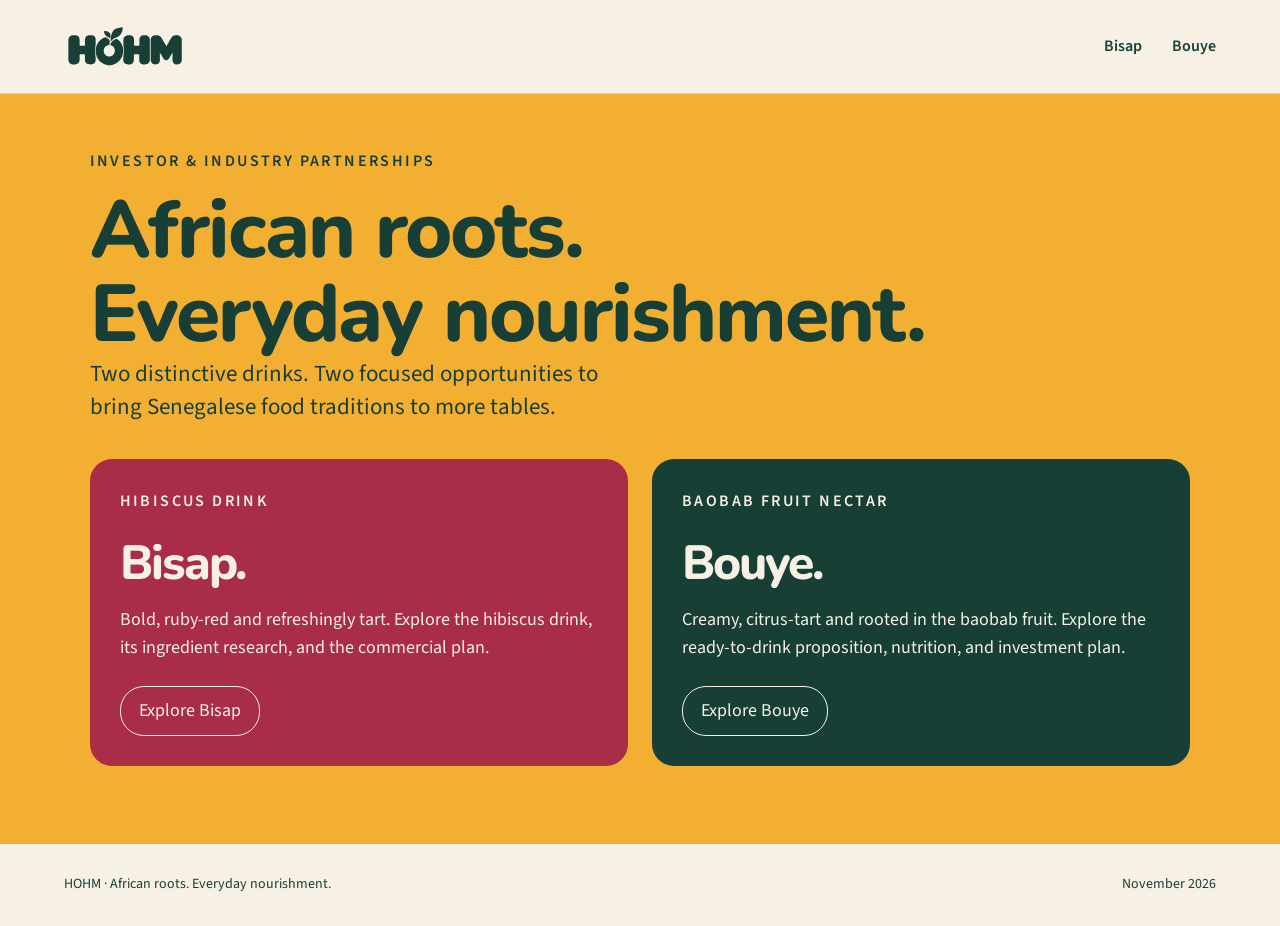
==== commit 6e5f61d3: "Move Bisap to its own route and add Bouye baobab drink investment proposal" ====
--- a/index.html
+++ b/index.html
@@ -1,24 +1 @@
-<!doctype html>
-<html lang="en"><head><meta charset="utf-8"><meta name="viewport" content="width=device-width,initial-scale=1"><title>HOHM — Bisap — Senegalese hibiscus drink</title><meta name="description" content="HOHM's investment and partnership proposal: Senegalese Bisap, its nutritional potential, and a focused bottled-drink pilot."><link rel="canonical" href="https://hohm-ruby.vercel.app/"><meta property="og:url" content="https://hohm-ruby.vercel.app/"><meta name="theme-color" content="#173F35"><meta property="og:title" content="HOHM — African roots. Everyday nourishment."><meta property="og:description" content="An invitation to build an African ingredient food brand. Explore the product vision, pilot economics, and partnership opportunities."><meta property="og:type" content="website"><link rel="icon" href="assets/icon.svg"><link rel="stylesheet" href="style.css"><script defer src="app.js"></script><script type="application/ld+json">{"@context":"https://schema.org","@type":"Organization","name":"HOHM","description":"A development-stage Senegalese hibiscus beverage brand."}</script></head><body>
-<a class="skip" href="#vision">Skip to pitch</a><header><a class="brand" href="#home" aria-label="HOHM home"><img src="assets/logo-forest.svg" alt="HOHM" width="122" height="54"></a><nav aria-label="Pitch chapters"><a href="#heritage">The heritage</a><a href="#products">The drink</a><a href="#nutrition">Nutrition</a><a href="#growth">The investment</a><a href="#partner">Partner with us</a></nav><button id="present" class="small-button" aria-pressed="false">Present deck</button></header><div class="progress" aria-hidden="true"><i></i></div>
-<main><section id="home" class="hero chapter"><div class="hero-copy"><p class="eyebrow">INVESTOR & INDUSTRY PARTNER PRESENTATION</p><h1>Bisap.<br>From Senegal.<br><em>With love.</em></h1><p class="lead">A bold hibiscus drink. A familiar taste of home. HOHM is bringing Senegal’s Bisap tradition to a new everyday ritual.</p><a class="button" href="#nutrition">Discover the nutritional opportunity</a><div class="hero-meta"><span>One drink. One focused launch.</span><span>November 2026</span></div></div><div class="photo-hero"><figure><img src="assets/hibiscus-drink.jpg" alt="A glass of ruby-red hibiscus drink" width="500" height="671" fetchpriority="high"><figcaption>Hibiscus, in full color. <a href="#photo-credits">Photo credits</a></figcaption></figure><div class="round-label" aria-hidden="true">ROOTED<br>IN SENEGAL</div><div class="photo-caption"><span>MEET YOUR NEXT RITUAL</span><strong>Bold. Tart.<br>Beautifully Bisap.</strong></div></div></section><div class="statement-strip"><span>Senegalese heritage</span><span>Hibiscus at the heart</span><span>Nutrition with evidence</span></div>
-<section id="vision" class="chapter mango-section "><p class="eyebrow">THE INVESTMENT THESIS</p><h2>Senegalese roots.<br><em>A compelling beverage business.</em></h2><p class="lead">HOHM brings together a distinctive taste, a researched botanical ingredient, and a repeat-purchase retail model.</p><div class="editorial-grid"><article><h3>A drink with identity</h3><p>Bisap carries Senegalese food culture into an approachable, ready-to-drink format.</p></article><article><h3>Benefits with substance</h3><p>Hibiscus supplies anthocyanins and has been studied for cardiovascular and metabolic benefits in human trials.</p></article><article><h3>A focused growth plan</h3><p>A $300,000 proposed launch investment supports product readiness, inventory, and regional sales development.</p></article></div></section>
-<section id="heritage" class="chapter "><p class="eyebrow">01 / THE ROOTS</p><h2>Bisap is a drink.<br><em>And a connection to home.</em></h2><div class="split-inner"><div><p class="large">Known widely as <strong>bissap</strong> in Senegal, this hibiscus drink is at the heart of HOHM’s <strong>Bisap</strong>.</p><p>Its red color comes from the fleshy calyces of <i>Hibiscus sabdariffa</i>—the structures surrounding the seed capsule, often sold as “hibiscus flowers.”</p></div><div><p>A 2009 Senegalese production review traces the plant’s introduction to Senegal to the nineteenth century. It documents cultivation across the country, particularly Kaolack, Diourbel, Thiès, Saint-Louis, and Louga.</p><p>The same review describes small producers and women’s groups within the value chain. HOHM’s opportunity is to honor that heritage through accountable sourcing and a recognizable drink.</p><p>HOHM brings together <strong>home</strong> and <strong>homme</strong>: humanity’s connection with nature.</p></div></div><p class="note">Source: <a href="https://www.cambridge.org/core/journals/fruits/article/abs/la-production-du-bissap-hibiscus-sabdariffa-l-au-senegal/F5486EC4C58661C3082F9B2C87EFE75A" target="_blank" rel="noopener">Cissé et al., Fruits, 2009; historical context, not a current supply census</a>.</p></section>
-<div class="ingredient-band"><figure><img src="assets/hibiscus-calyces.jpg" alt="Close-up of dried red Hibiscus sabdariffa calyces" width="960" height="640" loading="lazy"></figure><div><p class="eyebrow">THE HEART OF BISAP</p><h2>Small calyces.<br><em>Extraordinary character.</em></h2><p>Tart flavor. Ruby-red color. The hibiscus ingredient that connects the drink to its roots.</p><a href="#photo-credits">Photography credits</a></div></div><section id="preparation" class="chapter "><p class="eyebrow">02 / HOW IT IS MADE IN SENEGAL</p><h2>Brew. Strain. Sweeten.<br><em>Serve chilled.</em></h2><p class="lead">A traditional preparation documented by Slow Food’s Senegal network starts with dried calyces, water, mint, lemon, and sugar to taste. Household recipes vary.</p><div class="editorial-grid"><article><h3>01 · Infuse</h3><p>Rinse the calyces and mint. Add boiling water, cover, and allow the color and flavor to infuse.</p></article><article><h3>02 · Strain & balance</h3><p>Filter out the solids, add lemon, and adjust sweetness to balance the tart infusion.</p></article><article><h3>03 · Chill & share</h3><p>Serve cold. HOHM will develop its own consistent recipe through sensory trials with people who know the drink.</p></article></div><p class="note">The documented recipe uses 50 g dried calyces in 2 L water and a 20-minute infusion. This is culinary context; a commercial process and shelf life must be validated separately.</p><p class="note">Source: <a href="https://www.fao.org/fileadmin/templates/olq/files/generaldoc/Senegal_libretto.pdf" target="_blank" rel="noopener">Slow Food Foundation, Sénégal: de la terre à la table, hosted by FAO</a>.</p></section>
-<section id="products" class="chapter "><p class="eyebrow">03 / THE HERO PRODUCT</p><h2>Senegalese Bisap.<br><em>Ready for everyday life.</em></h2><div class="split-inner"><div><p class="large">A proposed 355 mL bottled hibiscus drink, built around the ruby-red infusion and refreshing tartness of Bisap.</p><p>One original recipe will lead the launch. Unsweetened and lightly sweetened prototypes will be evaluated for taste and consumer preference.</p><p>Water and hibiscus form the base; sugar level, mint, and lemon remain formulation decisions. The package shown is a concept, not a finished retail label.</p></div><div class="nutrition-callout"><h3>The consumer promise</h3><p>Authentic Bisap flavor, an approachable everyday format, and an ingredient story grounded in research.</p><p><strong>First occasions:</strong> with lunch, alongside a meal, or as an alcohol-free social drink.</p></div></div></section>
-<section id="nutrition" class="chapter red-section "><p class="eyebrow">04 / THE BENEFITS OF HIBISCUS</p><h2>Hibiscus brings more<br><em>than beautiful color.</em></h2><p class="lead">The nutritional appeal of Bisap begins with hibiscus: a botanical containing polyphenols, with human research supporting its cardiovascular potential.</p><div class="editorial-grid"><article><span class="benefit-number">01</span><h3>Anthocyanins & polyphenols</h3><p>Hibiscus contains delphinidin and cyanidin derivatives, plant compounds responsible for its distinctive red color and studied for antioxidant activity. <a href="https://pubmed.ncbi.nlm.nih.gov/27507471/" target="_blank" rel="noopener">Ingredient research</a>.</p></article><article><span class="benefit-number">02</span><h3>Blood-pressure benefits</h3><p>Controlled studies have found blood-pressure reductions with regular hibiscus consumption, particularly among adults with elevated blood pressure. <a href="https://pubmed.ncbi.nlm.nih.gov/34927694/" target="_blank" rel="noopener">Human research</a>.</p></article><article><span class="benefit-number">03</span><h3>Cholesterol potential</h3><p>A meta-analysis found a modest reduction in LDL cholesterol compared with other teas and placebo, supporting further interest in hibiscus and cardiometabolic health. <a href="https://pubmed.ncbi.nlm.nih.gov/34927694/" target="_blank" rel="noopener">Evidence review</a>.</p></article></div><p class="note">Benefits described here concern hibiscus research. Study preparations and doses vary; these findings are not a claim that HOHM treats a medical condition.</p></section>
-<section id="facts" class="chapter "><p class="eyebrow">05 / NUTRITION & WELLNESS EVIDENCE</p><h2>A closer look<br><em>at the benefits.</em></h2><div class="table-wrap"><table><thead><tr><th>Benefit area</th><th>What the research shows</th><th>Why it matters</th></tr></thead><tbody><tr><td>Plant-based antioxidant compounds</td><td>Hibiscus contains anthocyanins, including delphinidin-3-O-sambubioside and cyanidin-3-O-sambubioside.</td><td>A distinctive botanical composition and naturally occurring pigment story. Laboratory antioxidant activity is different from a demonstrated clinical benefit.</td></tr><tr><td>Blood pressure</td><td>A 2022 meta-analysis reported a 7.10 mmHg greater systolic reduction than placebo (95% CI: 1.20–13.00 mmHg reduction).</td><td>The most developed human evidence area for hibiscus. Results varied substantially between trials (I² = 95%).</td></tr><tr><td>LDL cholesterol</td><td>The same review reported a 6.76 mg/dL LDL reduction versus other teas and placebo (95% CI: 0.07–13.45 mg/dL reduction).</td><td>A promising, modest effect. Study variation and borderline statistical significance call for careful interpretation.</td></tr><tr><td>Broader metabolic research</td><td>A 2025 review covering 26 randomized trials and 1,797 participants reported improvements in blood pressure, lipid measures, and fasting glucose.</td><td>An expanding research base across several markers; formulations, populations, and doses differ.</td></tr></tbody></table></div><p class="note">Sources: <a href="https://pubmed.ncbi.nlm.nih.gov/34927694/" target="_blank" rel="noopener">Ellis et al., 2022</a>; <a href="https://pubmed.ncbi.nlm.nih.gov/39870328/" target="_blank" rel="noopener">Updated review, 2025</a>; <a href="https://pubmed.ncbi.nlm.nih.gov/27507471/" target="_blank" rel="noopener">Sinela et al., 2017</a>. Hibiscus is a food ingredient, not a substitute for prescribed treatment.</p></section>
-
-
-
-
-<section id="market" class="chapter forest-section "><p class="eyebrow">10 / ROUTE TO MARKET</p><h2>Start in New England.<br><em>Grow through reorders.</em></h2><div class="editorial-grid"><article><h3>First customers</h3><p>African and diaspora communities, natural-food shoppers, and consumers seeking distinctive alcohol-free drinks.</p></article><article><h3>First accounts</h3><p>Independent natural stores, restaurants, cafés, and fitness-oriented retailers across New England.</p></article><article><h3>Next geography</h3><p>Extend into upstate New York and adjacent markets as account density and repeat orders support efficient delivery.</p></article></div><p class="lead" style="margin-top:32px">The sales engine: more productive accounts, more bottles sold per account, and replenishment that turns trial into recurring revenue.</p></section>
-<section id="benchmarks" class="chapter"><p class="eyebrow">MARKET CHECK / NOVEMBER 23, 2026</p><h2>Current benchmarks.<br><em>Clear price positioning.</em></h2><div class="table-wrap"><table><thead><tr><th>Published reference</th><th>Listed price</th><th>Per unit</th><th>How to interpret it</th></tr></thead><tbody><tr><td><a href="https://experienceruby.com/" target="_blank" rel="noopener">Ruby Fine Hibiscus Tea</a></td><td>12-pack $50</td><td>$4.17</td><td>Hibiscus drink retail reference; volume not verified</td></tr><tr><td><a href="https://experienceruby.com/products/24-pack-wholesale" target="_blank" rel="noopener">Ruby wholesale</a></td><td>24-pack $80</td><td>$3.33</td><td>Public wholesale listing, not a HOHM agreement</td></tr><tr><td><a href="https://drinkwildwonder.com/pages/shop/1000" target="_blank" rel="noopener">Wildwonder</a></td><td>12 cans $42</td><td>$3.50</td><td>Adjacent premium beverage; different formula and format</td></tr><tr><td>HOHM proposed price</td><td>12 bottles $59.88 retail / $36 wholesale</td><td>$4.99 / $3.00</td><td>Premium retail target; willingness to pay must be tested</td></tr></tbody></table></div><p class="note">Public listing snapshots, excluding shipping and taxes; not completed transaction prices. HOHM’s retail target is approximately 20% above Ruby’s pack-equivalent price. The premium depends on taste, brand appeal, and repeat purchase; it is not evidence of established demand.</p></section><section id="economics" class="chapter "><p class="eyebrow">COMMERCIAL PRICING / USD</p><h2>One clear price ladder.</h2><p>Proposed launch pricing for a 355 mL / 12 fl oz bottle. A case contains 12 bottles; the logistics planning pallet contains 100 cases (1,200 bottles).</p><div class="table-wrap"><table><thead><tr><th>Format</th><th>Bottles</th><th>Consumer retail value¹</th><th>HOHM direct wholesale</th><th>Retailer gross profit</th></tr></thead><tbody><tr><td>Single bottle</td><td>1</td><td>$4.99</td><td>$3.00</td><td>$1.99</td></tr><tr><td>6-bottle consumer pack²</td><td>6</td><td>$29.94</td><td>$18.00</td><td>$11.94</td></tr><tr><td>12-bottle trade case</td><td>12</td><td>$59.88</td><td>$36.00</td><td>$23.88</td></tr><tr><td>24 bottles / 2 cases</td><td>24</td><td>$119.76</td><td>$72.00</td><td>$47.76</td></tr><tr><td>Planning pallet / 100 cases</td><td>1200</td><td>$5,988.00</td><td>$3,600.00</td><td>$2,388.00</td></tr></tbody></table></div><p class="note">¹Retail value totals bottles at $4.99; it is not HOHM revenue when a retailer makes the sale. ²Six-pack equivalent pricing, with no bundle discount assumed. Wholesale is $3.00 per bottle at all shown quantities; no pallet discount is included. Prices exclude sales tax, refundable bottle deposits, and separately quoted freight. Retailer gross margin: 39.9%.</p><details><summary>Pallet and order specifications</summary><div class="details-body"><p>Planning configuration: 48 × 40-inch pallet, 20 cases per layer × 5 layers × 12 bottles = 1,200 bottles. Liquid volume is 426 L, approximately 426 kg before bottles, cartons, and pallet. Finished-case dimensions, stacking strength, gross weight, and carrier limits must confirm this configuration before ordering. Empty-bottle supplier pallet quantities are different.</p><p>Proposed trade order unit: one 12-bottle case. Pallet orders: 100 cases. No full-pallet price reduction is built into the model; freight and customer terms are agreed per order.</p></div></details></section>
-<section id="costs" class="chapter"><p class="eyebrow">COMPANY ECONOMICS / DIRECT WHOLESALE</p><h2>What HOHM earns.<br><em>From bottle to pallet.</em></h2><div class="table-wrap"><table><thead><tr><th>Revenue / cost</th><th>Per bottle</th><th>Per 12-bottle case</th><th>Per 1,200-bottle pallet</th></tr></thead><tbody><tr><td>HOHM wholesale revenue</td><td>$3.00</td><td>$36.00</td><td>$3,600.00</td></tr><tr><td>Landed production cost</td><td>$1.85</td><td>$22.20</td><td>$2,220.00</td></tr><tr><td>Gross profit</td><td>$1.15</td><td>$13.80</td><td>$1,380.00</td></tr><tr><td>Selling, outbound delivery & returns</td><td>$0.35</td><td>$4.20</td><td>$420.00</td></tr><tr><td>Contribution before fixed expenses</td><td>$0.80</td><td>$9.60</td><td>$960.00</td></tr></tbody></table></div><div class="investment-stats"><div><strong>38.3%</strong><span>HOHM gross margin</span></div><div><strong>26.7%</strong><span>contribution margin</span></div><div><strong>$960</strong><span>contribution per planning pallet</span></div></div><details open><summary>Production cost budget: $1.85 per bottle</summary><div class="details-body"><div class="table-wrap"><table><thead><tr><th>Cost component</th><th>Per bottle</th><th>Basis</th></tr></thead><tbody><tr><td>Hibiscus, sweetener & other ingredients</td><td>$0.35</td><td>Planning allowance; extraction strength controls ingredient cost</td></tr><tr><td>Bottle</td><td>$0.55</td><td>Volume procurement target, excluding closure</td></tr><tr><td>Cap & label</td><td>$0.15</td><td>Budget allowance</td></tr><tr><td>Outer case / dividers</td><td>$0.08</td><td>$0.96 per 12-bottle case</td></tr><tr><td>Brewing, filling & processing</td><td>$0.45</td><td>Budget allowance for the chosen bottle line</td></tr><tr><td>Inbound freight, QA & production loss</td><td>$0.27</td><td>Budget allowance; outbound delivery is below gross profit</td></tr></tbody></table></div><p>Supplier references: <a href="https://www.bottlestore.com/plastic-containers/food-beverage/dairy-plastic-bottles.html" target="_blank" rel="noopener">BottleStore lists a 12 oz PET bottle at $0.53 before closure</a>; <a href="https://www.berlinpackaging.com/3499b05-b-12-oz-clear-pet-decanter-juice-bottles-cap-not-included/" target="_blank" rel="noopener">Berlin lists a related 12 oz bottle with cap at $1.11</a>. These are packaging benchmarks, not interchangeable qualified components.</p><p><a href="https://www.libertynatural.com/bulk/906.htm" target="_blank" rel="noopener">Liberty Natural lists hibiscus at $18.68/lb in 25-lb quantities</a>. An illustrative 7 g input costs $0.29 before other ingredients; the traditional 50 g / 2 L ratio would use 8.875 g, costing about $0.37 in hibiscus alone. The $0.35 liquid budget therefore requires a different extraction recipe or lower contracted sourcing cost.</p><p><a href="https://www.goodliquidbevco.com/" target="_blank" rel="noopener">Good Liquid’s 2026 manufacturing card</a> lists $0.28–$0.48 per 12 oz can, but its published bottle fees apply to 750 mL and run $1.12–$2.16. Neither is a 355 mL bottle quote. The $0.45 fill budget remains a procurement target. Final process compatibility, refrigeration/HPP needs, and freight can change costs.</p></div></details><p class="note">All HOHM manufacturing amounts are cost targets, not supplier commitments. Company net profit comes after overhead, launch costs, financing, depreciation, and tax; contribution is not net profit.</p></section><section id="channels" class="chapter forest-section"><p class="eyebrow">CHANNEL MARGINS</p><h2>Direct accounts<br><em>protect the margin.</em></h2><div class="table-wrap"><table><thead><tr><th>Per bottle</th><th>Direct to retailer</th><th>Through distributor³</th></tr></thead><tbody><tr><td>Retail shelf price</td><td>$4.99</td><td>$4.99</td></tr><tr><td>Retailer buys at</td><td>$3.00</td><td>$3.00</td></tr><tr><td>HOHM receives</td><td>$3.00</td><td>$2.40</td></tr><tr><td>HOHM production cost</td><td>$1.85</td><td>$1.85</td></tr><tr><td>HOHM gross profit</td><td>$1.15 / 38.3%</td><td>$0.55 / 22.9%</td></tr><tr><td>Selling / freight / returns budget</td><td>$0.35</td><td>$0.35</td></tr><tr><td>HOHM contribution</td><td>$0.80 / 26.7%</td><td>$0.20 / 8.3%</td></tr></tbody></table></div><p class="note">³Illustrative distributor gross margin of 20% on its $3.00 selling price, not a negotiated rate. The base growth forecast uses direct wholesale only. Online consumer sales are excluded because parcel shipping, payment fees, fulfillment, and acquisition costs need a separate model.</p></section><section id="growth" class="chapter "><p class="eyebrow">THREE-YEAR FINANCIAL PROJECTION</p><h2>The growth engine,<br><em>in numbers.</em></h2><div class="growth-visual"><div class="growth-bars"><div><span>YEAR 1</span><div class="bar-track"><i style="width:13.333333333333334%"></i></div><strong>$360,000</strong></div><div><span>YEAR 2</span><div class="bar-track"><i style="width:41.66666666666667%"></i></div><strong>$1,125,000</strong></div><div><span>YEAR 3</span><div class="bar-track"><i style="width:100.0%"></i></div><strong>$2,700,000</strong></div></div><aside><strong>7.5×</strong><span>projected revenue growth</span><p>100 → 500 average accounts<br>24 → 36 bottles per week</p></aside></div><div class="table-wrap"><table><thead><tr><th>Commercial driver</th><th>Year 1</th><th>Year 2</th><th>Year 3</th></tr></thead><tbody><tr><td>Average active accounts</td><td>100</td><td>250</td><td>500</td></tr><tr><td>Bottles / account / week</td><td>24</td><td>30</td><td>36</td></tr><tr><td>Selling weeks</td><td>50</td><td>50</td><td>50</td></tr><tr><td>Bottles sold</td><td>120,000</td><td>375,000</td><td>900,000</td></tr><tr><td>12-bottle cases</td><td>10,000</td><td>31,250</td><td>75,000</td></tr><tr><td>Planning pallet equivalents</td><td>100.0</td><td>312.5</td><td>750.0</td></tr><tr><td>HOHM wholesale revenue</td><td>$360,000</td><td>$1,125,000</td><td>$2,700,000</td></tr><tr><td>Production cost / bottle</td><td>$1.85</td><td>$1.94</td><td>$2.04</td></tr><tr><td>Gross profit</td><td>$138,000</td><td>$397,500</td><td>$864,000</td></tr><tr><td>Selling / delivery / returns</td><td>$42,000</td><td>$138,750</td><td>$351,000</td></tr><tr><td>Contribution</td><td>$96,000</td><td>$258,750</td><td>$513,000</td></tr><tr><td>Fixed operating expenses</td><td>$120,000</td><td>$210,000</td><td>$360,000</td></tr><tr><td>Operating result before D&A, interest & tax</td><td>($24,000)</td><td>$48,750</td><td>$153,000</td></tr><tr><td>Operating margin</td><td>-6.7%</td><td>4.3%</td><td>5.7%</td></tr></tbody></table></div><p class="note">Planning case, not booked sales. $3.00 wholesale price held flat; unit production costs rise about 5% annually. Accounts are full-year averages, not year-end counts. Operating results exclude $60,000 one-time launch costs, depreciation/amortization, interest, and income tax. Cumulative three-year operating result: $177,750; after launch costs: $117,750 before those other items.</p></section><section id="scenario" class="chapter "><p class="eyebrow">12 / COMMERCIAL SENSITIVITY</p><h2>Explore the path<br><em>to operating profit.</em></h2><p>Year 1 sensitivity: adjust annual bottles sold and landed cost. Wholesale revenue remains $3.00 per bottle, selling allowance $0.35, and illustrative annual fixed operating expense $120,000.</p><div class="scenario-controls"><label for="volume">Annual bottles sold: <strong id="volume-label"></strong></label><input id="volume" type="range" min="25000" max="1000000" step="5000" value="120000"><label for="cost">Landed COGS per bottle: <strong id="cost-label"></strong></label><input id="cost" type="range" min="1" max="3.5" step=".05" value="1.85"></div><div class="metric-grid"><article><span>WHOLESALE REVENUE</span><strong id="revenue"></strong></article><article><span>CONTRIBUTION</span><strong id="contribution"></strong></article><article><span>OPERATING RESULT</span><strong id="profit"></strong></article></div><p id="breakeven" class="note"></p><p class="note">Operating result = contribution less $120,000 fixed expense; excludes launch investment, working capital, debt service, and tax. This is not cash flow or net profit. Production minimums and unsold inventory are not modeled.</p></section>
-<section id="capital" class="chapter mango-section"><p class="eyebrow">PROPOSED INVESTMENT</p><h2>A $300,000 raise.<br><em>Inventory and runway included.</em></h2><div class="table-wrap"><table><thead><tr><th>Use of funds</th><th>Allocation</th></tr></thead><tbody><tr><td>Formulation, testing & process validation</td><td>$35,000</td></tr><tr><td>Packaging & manufacturing setup</td><td>$25,000</td></tr><tr><td>Year 1 operating-loss coverage</td><td>$24,000</td></tr><tr><td>Inventory & receivables funding capacity</td><td>$176,000</td></tr><tr><td>Liquidity reserve</td><td>$40,000</td></tr><tr><td>Total</td><td>$300,000</td></tr></tbody></table></div><p>The raise supports production readiness, inventory, customer payment terms, and regional account acquisition. The larger working-capital provision reflects the revised bottle cost and revenue model.</p><p class="note">Proposed investment; ownership, valuation, dilution, and distributions are negotiated terms. Company profits are not automatically paid to investors.</p></section>
-<section id="cash" class="chapter "><p class="eyebrow">CASH & BREAK-EVEN</p><h2>Profit is one measure.<br><em>Cash keeps it moving.</em></h2><div class="table-wrap"><table><thead><tr><th>Annual cash bridge</th><th>Year 1</th><th>Year 2</th><th>Year 3</th></tr></thead><tbody><tr><td>Opening cash</td><td>$300,000</td><td>$167,500</td><td>$110,375</td></tr><tr><td>Operating result</td><td>($24,000)</td><td>$48,750</td><td>$153,000</td></tr><tr><td>One-time launch costs</td><td>($60,000)</td><td>$0</td><td>$0</td></tr><tr><td>Increase in working capital</td><td>($48,500)</td><td>($105,875)</td><td>($223,625)</td></tr><tr><td>Ending cash before tax / financing</td><td>$167,500</td><td>$110,375</td><td>$39,750</td></tr></tbody></table></div><div class="investment-stats"><div><strong>150,000</strong><span>bottles at Year 1 operating break-even</span></div><div><strong>12,500</strong><span>12-bottle cases / 125 planning pallets</span></div><div><strong>$450K</strong><span>wholesale revenue at break-even</span></div></div><p class="note">Break-even: $120,000 overhead ÷ $0.80 contribution. Equivalent to 125 average accounts at 24 bottles/week over 50 weeks. Cash bridge assumes one month of average revenue in receivables and one month of production cost in inventory, no supplier credit, no distributions, and no additional capex. Monthly peaks, tax, refrigeration, or slower collections can require more cash.</p></section><section id="partners" class="chapter "><p class="eyebrow">14 / WHO WE WANT AT THE TABLE</p><h2>Capital. Craft.<br><em>Food-industry experience.</em></h2><div class="editorial-grid"><article><h3>Investors</h3><p>Help finance evidence-building milestones and shape disciplined governance and follow-on decisions.</p></article><article><h3>Food scientists & producers</h3><p>Develop extraction, taste, packaging, safety, nutrition verification, and a scalable manufacturing process.</p></article><article><h3>Sourcing & retail partners</h3><p>Qualify Senegalese hibiscus supply, establish traceability, and create focused paid retail trials.</p></article></div><p class="note">The next step: align investment and operating partners around a regional launch, account acquisition, and repeat-order growth.</p></section>
-<section id="appendix" class="chapter "><p class="eyebrow">15 / SOURCES & FINANCIAL NOTES</p><h2>The evidence behind<br><em>the opportunity.</em></h2><details><summary>Hibiscus research and Senegalese heritage</summary><div class="details-body"><ul><li><a href="https://pubmed.ncbi.nlm.nih.gov/34927694/" target="_blank" rel="noopener">2022 review: blood pressure and cholesterol</a></li><li><a href="https://pubmed.ncbi.nlm.nih.gov/39870328/" target="_blank" rel="noopener">2025 review: 26 randomized trials, 1,797 participants</a></li><li><a href="https://pubmed.ncbi.nlm.nih.gov/20018807/" target="_blank" rel="noopener">2010 randomized trial: brewed hibiscus tea</a></li><li><a href="https://pubmed.ncbi.nlm.nih.gov/27507471/" target="_blank" rel="noopener">2017 study: hibiscus anthocyanins</a></li><li><a href="https://www.fao.org/fileadmin/templates/olq/files/generaldoc/Senegal_libretto.pdf" target="_blank" rel="noopener">Slow Food / FAO: Senegalese preparation</a></li><li><a href="https://revues.cirad.fr/index.php/fruits/article/view/36052" target="_blank" rel="noopener">Cissé et al.: Senegalese production and history</a></li></ul><p>Ingredient research concerns the studied preparations and populations; it does not establish the effects of a finished HOHM beverage. Botanical antioxidant activity should not be confused with a proven clinical outcome.</p></div></details><details><summary>Financial definitions and assumptions</summary><div class="details-body"><p>Gross profit = HOHM revenue minus production cost. Contribution = gross profit minus variable selling, delivery, and returns. Operating result = contribution minus fixed expenses, before depreciation/amortization, interest, and income tax. Retailer profit is separate from HOHM profit.</p><p>Annual fixed budgets for people/admin, sales/marketing, and facilities/services are $70k/$30k/$20k in Year 1; $120k/$55k/$35k in Year 2; $210k/$95k/$55k in Year 3. Product costs, account growth, pallet configuration, and selling prices are targets. Public market references are dated November 23, 2026 and do not constitute HOHM quotes.</p></div></details><details id="photo-credits"><summary>Photography credits</summary><div class="details-body"><p>Hibiscus drink: <a href="https://commons.wikimedia.org/wiki/File:A_glass_of_hibiscus_tea_01.jpg" target="_blank" rel="noopener">“A glass of hibiscus tea 01” by claralieu</a>, <a href="https://creativecommons.org/licenses/by/2.0/" target="_blank" rel="noopener">CC BY 2.0</a>. Dried calyces: <a href="https://commons.wikimedia.org/wiki/File:Hibiscus_sabdariffa_dried.jpg" target="_blank" rel="noopener">“Hibiscus sabdariffa dried” by Popperipopp</a>, <a href="https://creativecommons.org/licenses/by/3.0/" target="_blank" rel="noopener">CC BY 3.0</a>. Images resized and cropped for presentation. Drink photography illustrates hibiscus, not a finished HOHM product. No photographer endorsement is implied.</p></div></details></section>
-<section id="partner" class="chapter closing"><p class="eyebrow">AN INVITATION TO BUILD</p><h2>Bring Bisap<br>to more tables.</h2><img src="assets/logo-cream.svg" alt="HOHM" class="closing-logo"><p class="lead">Join us in turning a Senegalese tradition into a trusted everyday drink—with a nutritional story we can stand behind.</p><button class="button light" id="discussion">Explore a partnership</button><p class="closing-note">Investment · food science · production · sourcing · retail</p></section></main><footer><span>HOHM · African roots. Everyday nourishment.</span><a href="#appendix">Sources & assumptions</a><span>November 2026</span></footer>
-<div class="deck-controls" hidden><button id="previous" aria-label="Previous chapter">Previous</button><span id="chapter-count" aria-live="polite"></span><button id="next" aria-label="Next chapter">Next</button><button id="exit">Exit</button></div>
-<dialog id="partner-dialog"><button class="close" aria-label="Close partnership details">Close</button><p class="eyebrow">LET’S BUILD HOHM</p><h2>A focused first conversation.</h2><p>Discuss the pilot with the person who shared this presentation. Start with the role you can play and the evidence you need to move forward.</p><ul><li>Investment: pilot scope, milestones, governance, and proposed terms.</li><li>Industry partnership: ingredient specifications, production feasibility, or a retail trial.</li><li>Next step: agree on diligence, responsibilities, and a costed pilot plan.</li></ul><button id="copy-brief" class="button">Copy discussion brief</button><p id="copy-status" role="status"></p></dialog>
-</body></html>
+<!doctype html><html lang="en"><head><meta charset="utf-8"><meta name="viewport" content="width=device-width,initial-scale=1"><title>HOHM — African roots. Everyday nourishment.</title><meta name="description" content="Explore HOHM’s Bisap hibiscus and Bouye baobab fruit drink investment proposals."><link rel="canonical" href="https://hohm-ruby.vercel.app/"><link rel="icon" href="/assets/icon.svg"><link rel="stylesheet" href="/style.css"><link rel="stylesheet" href="/baobab.css"></head><body><header><a class="brand" href="/" aria-label="HOHM home"><img src="/assets/logo-forest.svg" alt="HOHM" width="122" height="54"></a><nav aria-label="Proposals"><a href="/bisap">Bisap</a><a href="/baobab">Bouye</a></nav></header><main class="hub"><p class="eyebrow">INVESTOR & INDUSTRY PARTNERSHIPS</p><h1>African roots.<br>Everyday nourishment.</h1><p class="lead">Two distinctive drinks. Two focused opportunities to bring Senegalese food traditions to more tables.</p><div class="hub-grid"><a class="hub-card" href="/bisap"><p class="eyebrow">HIBISCUS DRINK</p><h2>Bisap.</h2><p>Bold, ruby-red and refreshingly tart. Explore the hibiscus drink, its ingredient research, and the commercial plan.</p><span>Explore Bisap</span></a><a class="hub-card" href="/baobab"><p class="eyebrow">BAOBAB FRUIT NECTAR</p><h2>Bouye.</h2><p>Creamy, citrus-tart and rooted in the baobab fruit. Explore the ready-to-drink proposition, nutrition, and investment plan.</p><span>Explore Bouye</span></a></div></main><footer><span>HOHM · African roots. Everyday nourishment.</span><span>November 2026</span></footer></body></html>
--- a/baobab.css
+++ b/baobab.css
@@ -0,0 +1,2 @@
+
+.baobab .chapter{padding:48px 7%}.baobab h2{margin-bottom:24px}.b-hero{display:grid;grid-template-columns:1.1fr 1fr;gap:45px;align-items:center;background:var(--mango)}.b-hero h1{font-size:clamp(50px,5.4vw,78px)}.b-hero .lead{margin:24px 0}.b-hero em{color:var(--earth)}.b-art{position:relative}.b-art>img{width:100%;height:390px;object-fit:cover;border-radius:160px 160px 20px 20px}.b-art p{font-weight:600;margin:12px 0 0}.b-seal{position:absolute;right:-15px;top:10px;border-radius:50%;background:var(--forest);color:var(--cream);padding:28px;font-weight:600;transform:rotate(9deg);text-align:center}.b-grid{display:grid;grid-template-columns:repeat(3,1fr);gap:24px}.b-grid article{border-top:1px solid currentColor;padding-top:20px}.b-grid h3{font-size:26px;margin-bottom:16px}.b-grid p{margin-bottom:0}.b-yellow{background:var(--mango)}.b-green{background:var(--forest);color:var(--cream)}.b-green .note{color:#e2d8c6}.b-green .button{background:var(--mango);color:var(--forest)}.b-two{display:grid;grid-template-columns:1.2fr 1fr;gap:32px}.b-panel{background:#eadfc9;padding:28px;border-radius:18px}.b-panel h3{margin-bottom:18px}.b-process{display:flex;flex-wrap:wrap;gap:12px;margin-top:28px}.b-process span{background:var(--forest);color:var(--cream);border-radius:30px;padding:10px 18px}.b-stats{display:grid;grid-template-columns:repeat(3,1fr);gap:24px;margin:28px 0}.b-stats strong{font:800 clamp(30px,3.5vw,48px) Nunito;display:block;letter-spacing:-1px}.b-stats span{display:block}.b-sliders{display:grid;grid-template-columns:1fr 1fr;gap:30px;margin:30px 0}.b-sliders input{display:block;width:100%;margin-top:20px;accent-color:var(--forest)}.baobab table{min-width:650px;width:100%}.baobab td,.baobab th{vertical-align:top}.table-scroll{overflow-x:auto}.baobab details{margin-top:20px}.baobab .hero-meta{margin-top:24px}.hub{min-height:calc(100vh - 150px);padding:55px 7%;background:var(--mango)}.hub h1{max-width:900px}.hub-grid{display:grid;grid-template-columns:1fr 1fr;gap:24px;margin-top:35px}.hub-card{padding:30px;background:var(--forest);color:var(--cream);border-radius:22px;text-decoration:none;display:block}.hub-card:first-child{background:var(--red)}.hub-card h2{font-size:48px;margin:10px 0 18px}.hub-card p{margin-bottom:24px}.hub-card span{display:inline-block;border:1px solid currentColor;padding:10px 18px;border-radius:24px}@media(max-width:800px){.b-hero,.b-two{grid-template-columns:1fr}.b-grid{grid-template-columns:1fr 1fr}.b-art>img{height:300px}.b-seal{right:0}.baobab .chapter{padding:36px 6%}.b-sliders{grid-template-columns:1fr}.hub-grid{grid-template-columns:1fr}.hub h1{font-size:50px}}@media(max-width:520px){.b-grid{grid-template-columns:1fr}.b-stats{grid-template-columns:1fr;gap:16px}.b-stats div{display:flex;align-items:center;justify-content:space-between;gap:15px;border-bottom:1px solid currentColor;padding-bottom:12px}.b-stats strong{font-size:32px}.b-stats span{max-width:140px}.b-hero{gap:22px}.b-hero h1{font-size:48px}.b-art>img{height:260px}.hub{padding:35px 6%}.hub-card{padding:24px}}
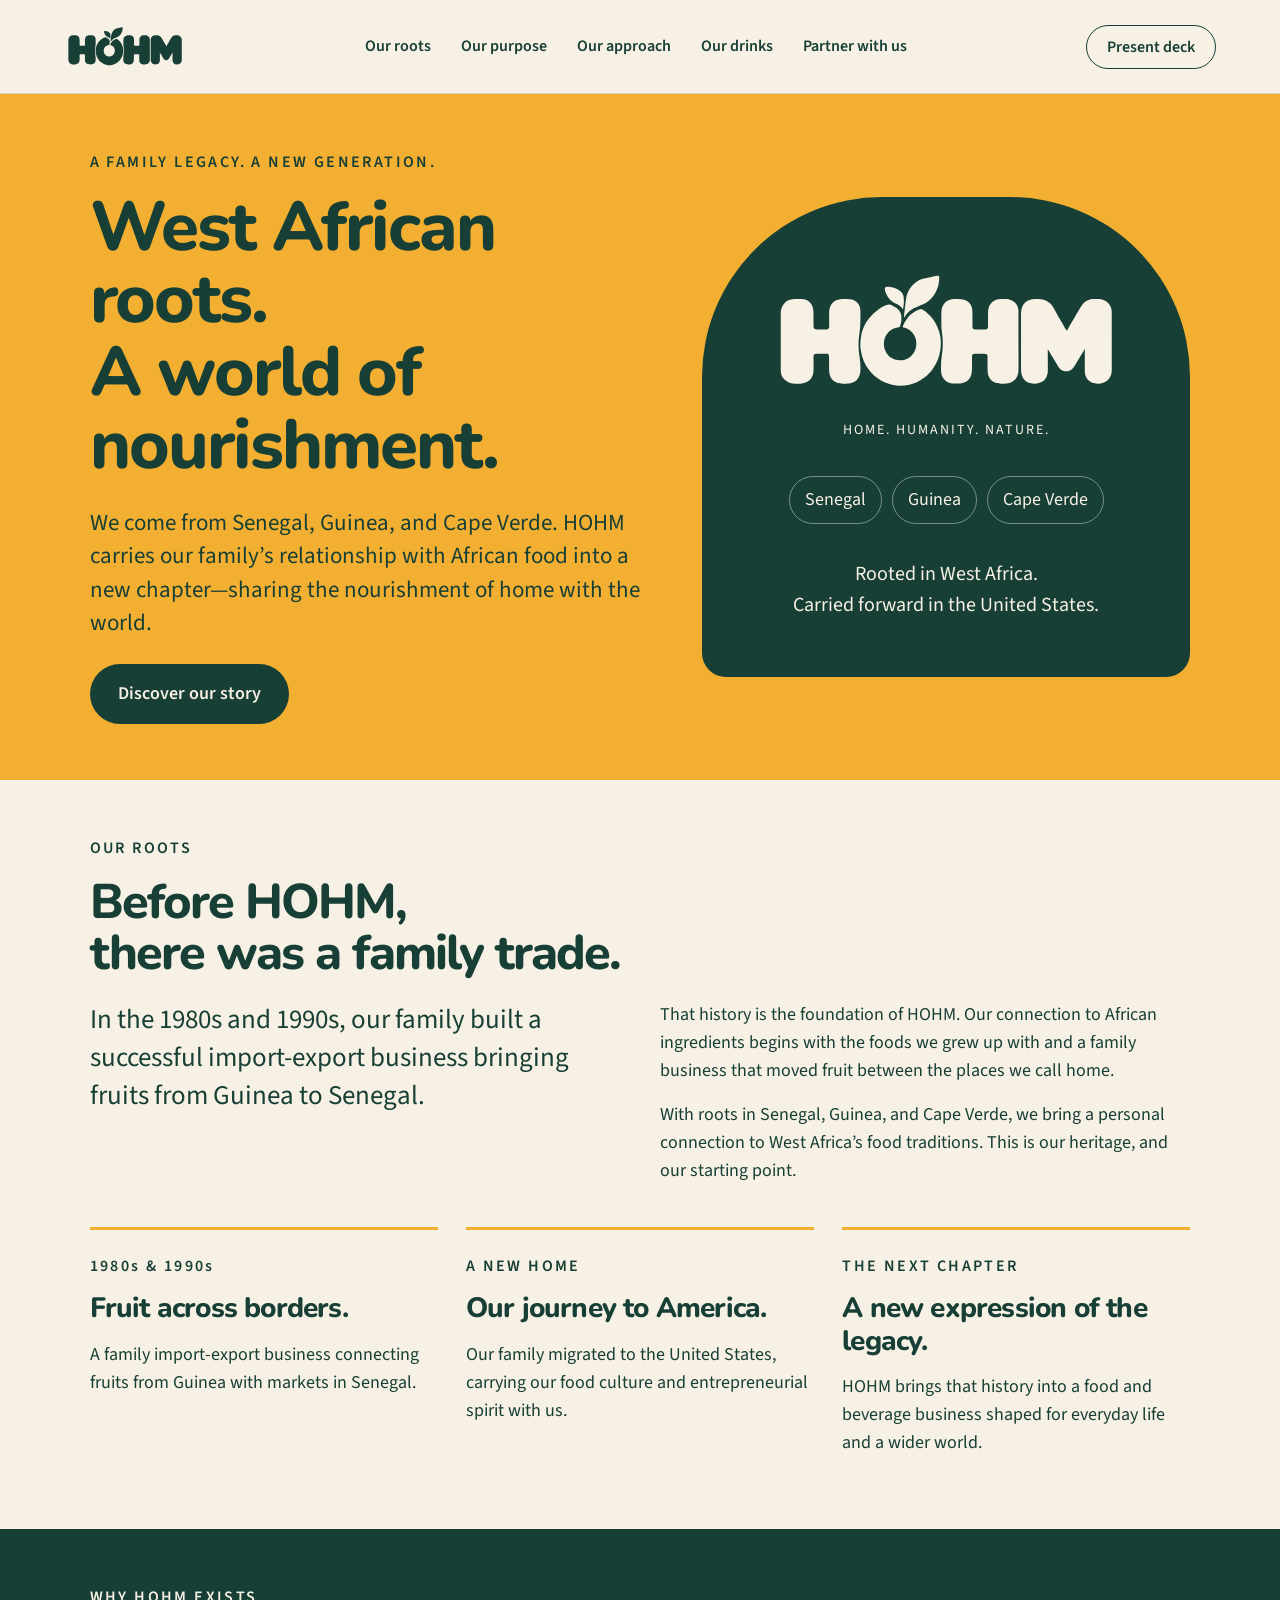
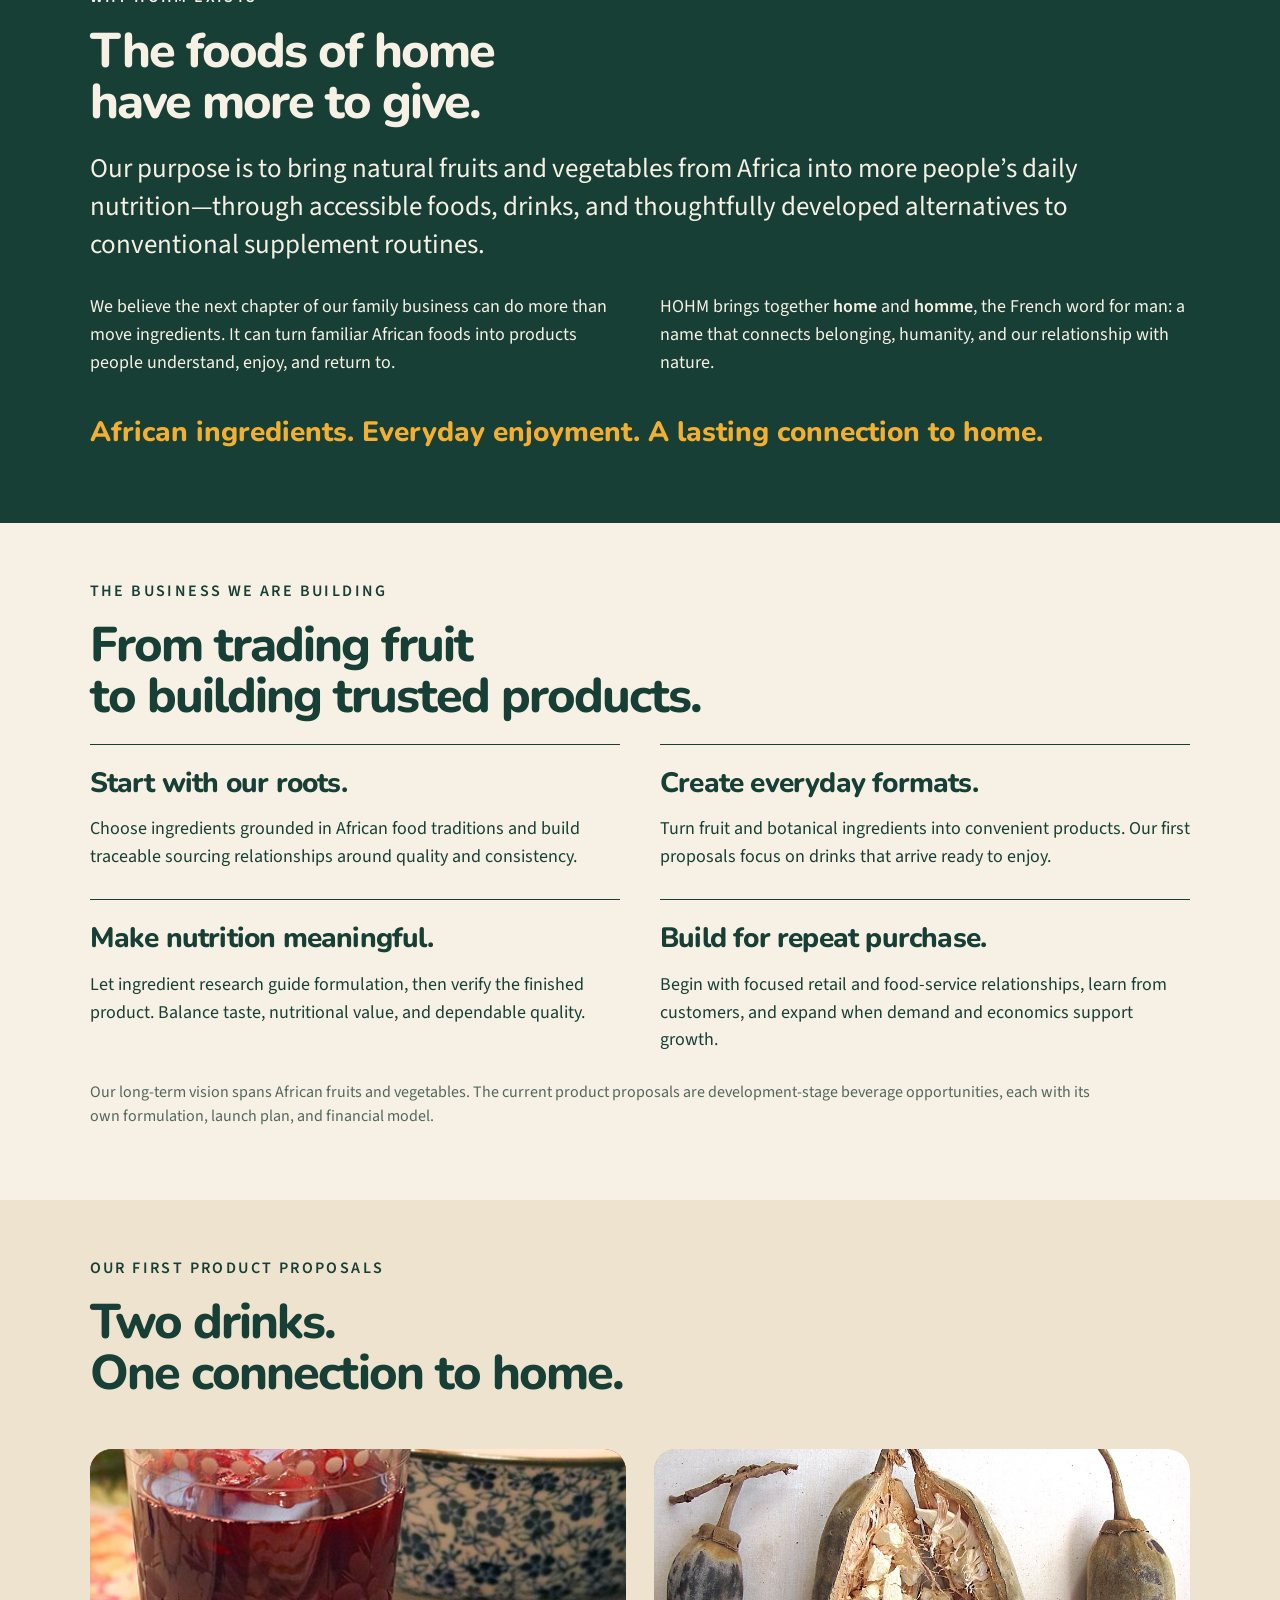
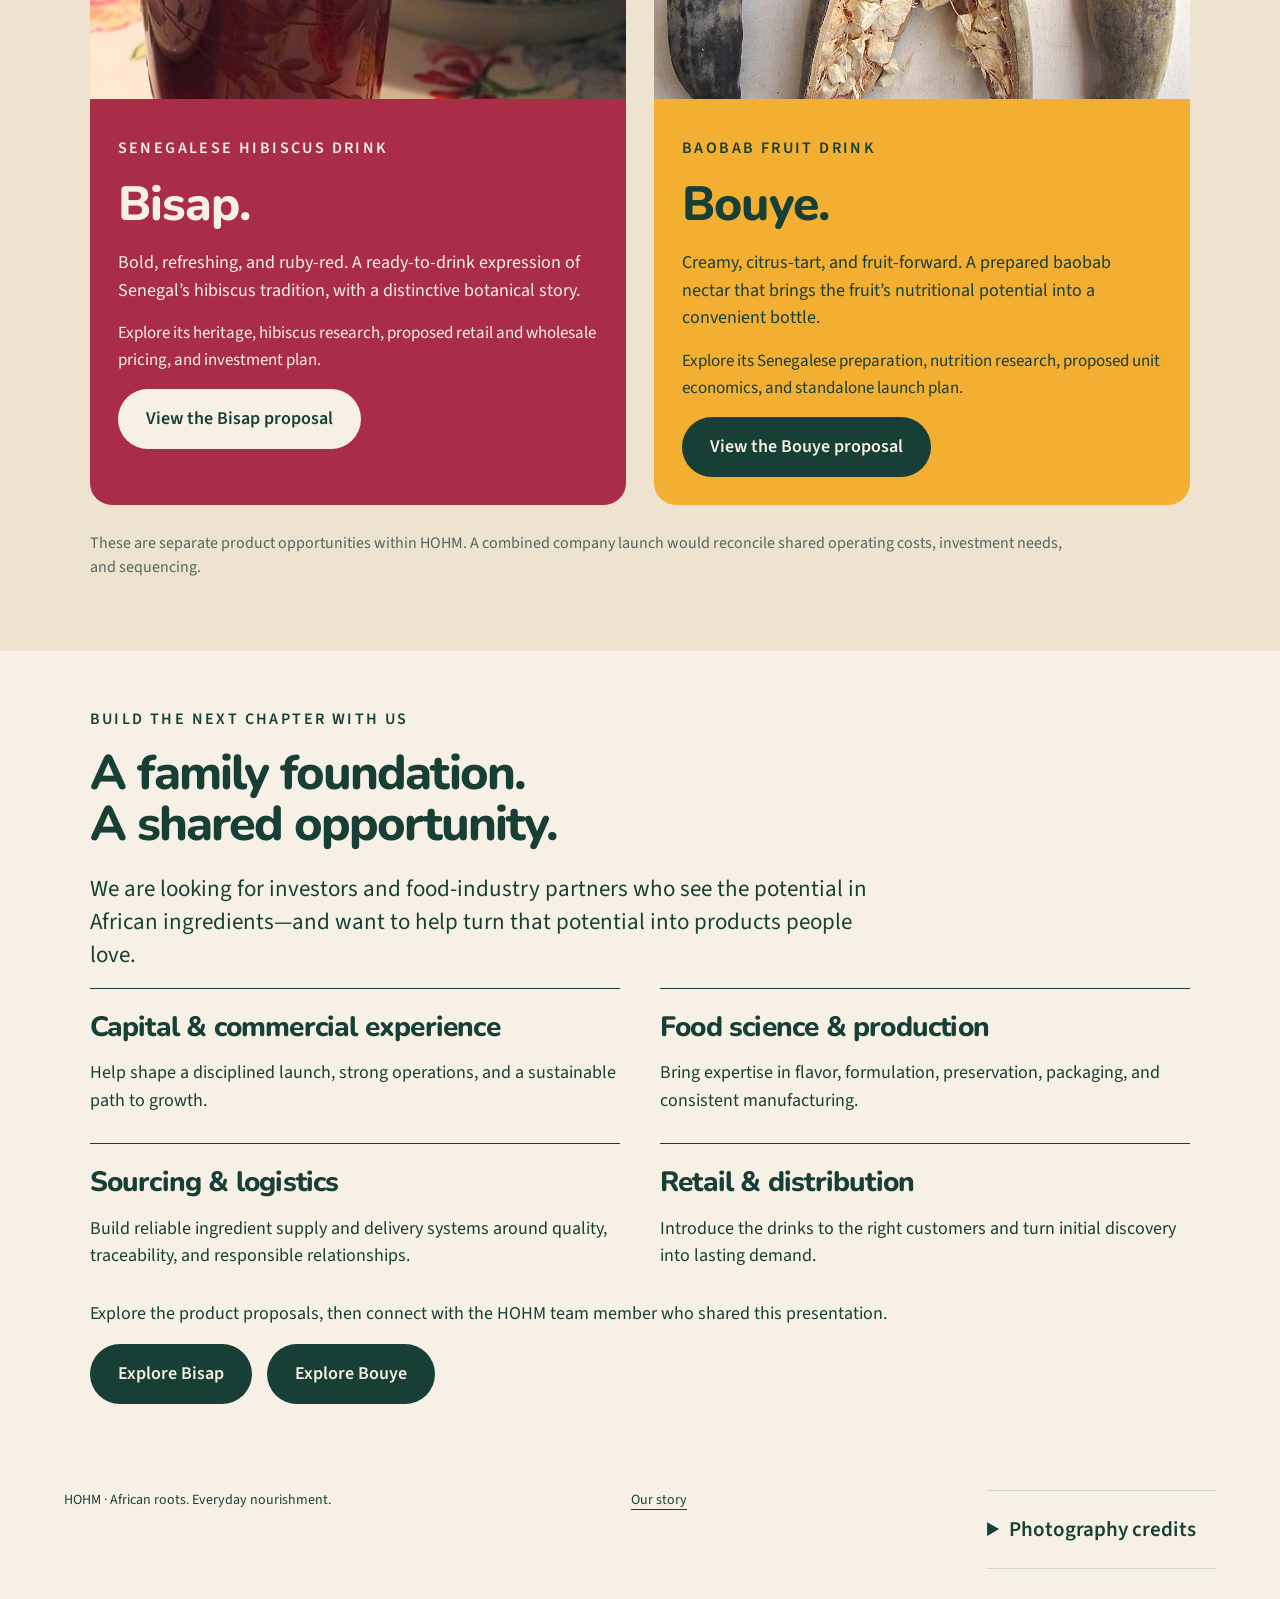
==== commit b72451b3: "Build HOHM family heritage company deck and focus product navigation" ====
--- a/index.html
+++ b/index.html
@@ -1 +1,7 @@
-<!doctype html><html lang="en"><head><meta charset="utf-8"><meta name="viewport" content="width=device-width,initial-scale=1"><title>HOHM — African roots. Everyday nourishment.</title><meta name="description" content="Explore HOHM’s Bisap hibiscus and Bouye baobab fruit drink investment proposals."><link rel="canonical" href="https://hohm-ruby.vercel.app/"><link rel="icon" href="/assets/icon.svg"><link rel="stylesheet" href="/style.css"><link rel="stylesheet" href="/baobab.css"></head><body><header><a class="brand" href="/" aria-label="HOHM home"><img src="/assets/logo-forest.svg" alt="HOHM" width="122" height="54"></a><nav aria-label="Proposals"><a href="/bisap">Bisap</a><a href="/baobab">Bouye</a></nav></header><main class="hub"><p class="eyebrow">INVESTOR & INDUSTRY PARTNERSHIPS</p><h1>African roots.<br>Everyday nourishment.</h1><p class="lead">Two distinctive drinks. Two focused opportunities to bring Senegalese food traditions to more tables.</p><div class="hub-grid"><a class="hub-card" href="/bisap"><p class="eyebrow">HIBISCUS DRINK</p><h2>Bisap.</h2><p>Bold, ruby-red and refreshingly tart. Explore the hibiscus drink, its ingredient research, and the commercial plan.</p><span>Explore Bisap</span></a><a class="hub-card" href="/baobab"><p class="eyebrow">BAOBAB FRUIT NECTAR</p><h2>Bouye.</h2><p>Creamy, citrus-tart and rooted in the baobab fruit. Explore the ready-to-drink proposition, nutrition, and investment plan.</p><span>Explore Bouye</span></a></div></main><footer><span>HOHM · African roots. Everyday nourishment.</span><span>November 2026</span></footer></body></html>+<!doctype html><html lang="en"><head><meta charset="utf-8"><meta name="viewport" content="width=device-width,initial-scale=1"><title>HOHM — West African roots. A world of nourishment.</title><meta name="description" content="A family rooted in Senegal, Guinea and Cape Verde. HOHM carries a West African fruit-trading legacy into a new generation of natural food and drink."><link rel="canonical" href="https://hohm-ruby.vercel.app/"><meta property="og:title" content="HOHM — A family legacy. A new generation of nourishment."><meta property="og:description" content="From fruit trade between Guinea and Senegal to an immigrant family's vision for African nutrition in the world."><meta property="og:url" content="https://hohm-ruby.vercel.app/"><meta name="theme-color" content="#173F35"><link rel="icon" href="/assets/icon.svg"><link rel="stylesheet" href="/style.css"><link rel="stylesheet" href="/company.css"><script defer src="/company.js"></script><script type="application/ld+json">{"@context":"https://schema.org","@type":"Organization","name":"HOHM","url":"https://hohm-ruby.vercel.app/","description":"A family-led food and beverage venture rooted in Senegal, Guinea and Cape Verde, bringing African ingredients to everyday nutrition."}</script></head><body class="company"><a class="skip" href="#story">Skip to our story</a><header><a class="brand" href="#home" aria-label="HOHM home"><img src="/assets/logo-forest.svg" alt="HOHM" width="122" height="54"></a><nav aria-label="Company chapters"><a href="#story">Our roots</a><a href="#mission">Our purpose</a><a href="#approach">Our approach</a><a href="#products">Our drinks</a><a href="#partners">Partner with us</a></nav><button id="present" class="small-button" aria-pressed="false">Present deck</button></header><div class="progress" aria-hidden="true"><i></i></div><main><section id="home" class="chapter company-hero"><div><p class="eyebrow">A FAMILY LEGACY. A NEW GENERATION.</p><h1>West African roots.<br><em>A world of<br>nourishment.</em></h1><p class="lead">We come from Senegal, Guinea, and Cape Verde. HOHM carries our family’s relationship with African food into a new chapter—sharing the nourishment of home with the world.</p><a class="button" href="#story">Discover our story</a></div><div class="heritage-panel"><img src="/assets/logo-cream.svg" alt="HOHM" width="320" height="140"><p>HOME. HUMANITY. NATURE.</p><div class="country-list"><span>Senegal</span><span>Guinea</span><span>Cape Verde</span></div><p class="heritage-caption">Rooted in West Africa.<br>Carried forward in the United States.</p></div></section>
+<section id="story" class="chapter"><p class="eyebrow">OUR ROOTS</p><h2>Before HOHM,<br>there was a family trade.</h2><div class="company-two"><p class="large">In the 1980s and 1990s, our family built a successful import-export business bringing fruits from Guinea to Senegal.</p><div><p>That history is the foundation of HOHM. Our connection to African ingredients begins with the foods we grew up with and a family business that moved fruit between the places we call home.</p><p>With roots in Senegal, Guinea, and Cape Verde, we bring a personal connection to West Africa’s food traditions. This is our heritage, and our starting point.</p></div></div><div class="story-line"><article><p class="eyebrow">1980s & 1990s</p><h3>Fruit across borders.</h3><p>A family import-export business connecting fruits from Guinea with markets in Senegal.</p></article><article><p class="eyebrow">A NEW HOME</p><h3>Our journey to America.</h3><p>Our family migrated to the United States, carrying our food culture and entrepreneurial spirit with us.</p></article><article><p class="eyebrow">THE NEXT CHAPTER</p><h3>A new expression of the legacy.</h3><p>HOHM brings that history into a food and beverage business shaped for everyday life and a wider world.</p></article></div></section>
+<section id="mission" class="chapter purpose"><p class="eyebrow">WHY HOHM EXISTS</p><h2>The foods of home<br>have more to give.</h2><p class="large">Our purpose is to bring natural fruits and vegetables from Africa into more people’s daily nutrition—through accessible foods, drinks, and thoughtfully developed alternatives to conventional supplement routines.</p><div class="company-two"><p>We believe the next chapter of our family business can do more than move ingredients. It can turn familiar African foods into products people understand, enjoy, and return to.</p><p>HOHM brings together <strong>home</strong> and <strong>homme</strong>, the French word for man: a name that connects belonging, humanity, and our relationship with nature.</p></div><p class="purpose-line">African ingredients. Everyday enjoyment. A lasting connection to home.</p></section>
+<section id="approach" class="chapter"><p class="eyebrow">THE BUSINESS WE ARE BUILDING</p><h2>From trading fruit<br>to building trusted products.</h2><div class="company-grid"><article><h3>Start with our roots.</h3><p>Choose ingredients grounded in African food traditions and build traceable sourcing relationships around quality and consistency.</p></article><article><h3>Create everyday formats.</h3><p>Turn fruit and botanical ingredients into convenient products. Our first proposals focus on drinks that arrive ready to enjoy.</p></article><article><h3>Make nutrition meaningful.</h3><p>Let ingredient research guide formulation, then verify the finished product. Balance taste, nutritional value, and dependable quality.</p></article><article><h3>Build for repeat purchase.</h3><p>Begin with focused retail and food-service relationships, learn from customers, and expand when demand and economics support growth.</p></article></div><p class="note">Our long-term vision spans African fruits and vegetables. The current product proposals are development-stage beverage opportunities, each with its own formulation, launch plan, and financial model.</p></section>
+<section id="products" class="chapter product-chapter"><p class="eyebrow">OUR FIRST PRODUCT PROPOSALS</p><h2>Two drinks.<br>One connection to home.</h2><div class="product-grid"><article class="product-card bisap-card"><img src="/assets/hibiscus-drink.jpg" alt="A glass of ruby-red hibiscus drink" width="500" height="671" loading="lazy"><div><p class="eyebrow">SENEGALESE HIBISCUS DRINK</p><h3>Bisap.</h3><p>Bold, refreshing, and ruby-red. A ready-to-drink expression of Senegal’s hibiscus tradition, with a distinctive botanical story.</p><p class="product-detail">Explore its heritage, hibiscus research, proposed retail and wholesale pricing, and investment plan.</p><a class="button" href="/bisap">View the Bisap proposal</a></div></article><article class="product-card bouye-card"><img src="/assets/baobab-fruit.jpg" alt="Whole and opened baobab fruits showing their pale pulp" width="960" height="747" loading="lazy"><div><p class="eyebrow">BAOBAB FRUIT DRINK</p><h3>Bouye.</h3><p>Creamy, citrus-tart, and fruit-forward. A prepared baobab nectar that brings the fruit’s nutritional potential into a convenient bottle.</p><p class="product-detail">Explore its Senegalese preparation, nutrition research, proposed unit economics, and standalone launch plan.</p><a class="button" href="/baobab">View the Bouye proposal</a></div></article></div><p class="note">These are separate product opportunities within HOHM. A combined company launch would reconcile shared operating costs, investment needs, and sequencing.</p></section>
+<section id="partners" class="chapter partner-company"><p class="eyebrow">BUILD THE NEXT CHAPTER WITH US</p><h2>A family foundation.<br>A shared opportunity.</h2><p class="lead">We are looking for investors and food-industry partners who see the potential in African ingredients—and want to help turn that potential into products people love.</p><div class="company-grid"><article><h3>Capital & commercial experience</h3><p>Help shape a disciplined launch, strong operations, and a sustainable path to growth.</p></article><article><h3>Food science & production</h3><p>Bring expertise in flavor, formulation, preservation, packaging, and consistent manufacturing.</p></article><article><h3>Sourcing & logistics</h3><p>Build reliable ingredient supply and delivery systems around quality, traceability, and responsible relationships.</p></article><article><h3>Retail & distribution</h3><p>Introduce the drinks to the right customers and turn initial discovery into lasting demand.</p></article></div><p class="partner-end">Explore the product proposals, then connect with the HOHM team member who shared this presentation.</p><div class="company-actions"><a class="button" href="/bisap">Explore Bisap</a><a class="button" href="/baobab">Explore Bouye</a></div></section>
+</main><footer><span>HOHM · African roots. Everyday nourishment.</span><a href="#story">Our story</a><details><summary>Photography credits</summary><p>Hibiscus: <a href="https://commons.wikimedia.org/wiki/File:A_glass_of_hibiscus_tea_01.jpg">claralieu</a>, <a href="https://creativecommons.org/licenses/by/2.0/">CC BY 2.0</a>. Baobab fruit: <a href="https://commons.wikimedia.org/wiki/File:Baobab_fruit,_mature,_split_detail_with_dry_pulp_-_Adansonia_digitata.jpg">T.K. Naliaka</a>, <a href="https://creativecommons.org/licenses/by-sa/4.0/">CC BY-SA 4.0</a>. Images cropped for display; illustrative ingredient photography.</p></details></footer><div class="deck-controls" hidden><button id="previous" aria-label="Previous chapter">Previous</button><span id="chapter-count" aria-live="polite"></span><button id="next" aria-label="Next chapter">Next</button><button id="exit">Exit</button></div></body></html>
--- a/company.css
+++ b/company.css
@@ -0,0 +1,2 @@
+
+.company .chapter{padding:56px 7%}.company-hero{display:grid;grid-template-columns:1.15fr 1fr;align-items:center;gap:50px;background:var(--mango)}.company h1{font-size:clamp(48px,5.4vw,80px)}.company-hero em{color:var(--forest)}.company-hero .lead{margin:25px 0}.heritage-panel{background:var(--forest);color:var(--cream);border-radius:180px 180px 24px 24px;padding:75px 35px 40px;text-align:center}.heritage-panel img{width:85%;height:auto;max-height:150px}.heritage-panel>p{letter-spacing:2px;font-size:14px;margin-top:20px}.country-list{display:flex;flex-wrap:wrap;justify-content:center;gap:10px;margin:35px 0}.country-list span{padding:9px 15px;border:1px solid #f7f1e570;border-radius:24px;font-size:18px}.heritage-panel .heritage-caption{font-size:20px;letter-spacing:0}.company-two{display:grid;grid-template-columns:1fr 1fr;gap:40px}.story-line{display:grid;grid-template-columns:repeat(3,1fr);gap:28px;margin-top:26px}.story-line article{border-top:3px solid var(--mango);padding-top:24px}.company h3{margin-bottom:16px}.story-line .eyebrow{margin-bottom:14px}.purpose{background:var(--forest);color:var(--cream)}.purpose>.large{max-width:1000px;margin-bottom:30px}.purpose-line{color:var(--mango);font:800 28px Nunito;margin:20px 0 0}.company-grid{display:grid;grid-template-columns:1fr 1fr;gap:28px 40px}.company-grid article{border-top:1px solid currentColor;padding-top:22px}.company-grid p{margin-bottom:0}.product-chapter{background:#eee3cf}.product-grid{display:grid;grid-template-columns:1fr 1fr;gap:28px}.product-card{overflow:hidden;border-radius:22px;background:var(--cream)}.product-card>img{width:100%;height:250px;object-fit:cover}.product-card>div{padding:28px}.product-card h3{font-size:48px}.bisap-card{background:var(--red);color:var(--cream)}.bisap-card .button{background:var(--cream);color:var(--forest)}.bouye-card{background:var(--mango)}.product-detail{font-size:17px}.partner-company .lead{max-width:800px}.partner-end{margin:30px 0 22px}.company-actions{display:flex;gap:15px;flex-wrap:wrap}.company footer details{max-width:420px;font-size:14px}.company footer details p{margin-top:15px}.company footer{align-items:flex-start}@media(max-width:800px){.company-hero{grid-template-columns:1fr;gap:28px}.heritage-panel{padding:35px 25px;border-radius:25px}.heritage-panel img{max-width:230px}.country-list{margin:20px 0}.company .chapter{padding:38px 6%}.company-two,.story-line{grid-template-columns:1fr;gap:20px}.product-grid{grid-template-columns:1fr}.product-card{display:grid;grid-template-columns:.8fr 1fr}.product-card>img{height:100%;min-height:280px}.company h1{font-size:56px}}@media(max-width:520px){.company-grid{grid-template-columns:1fr}.product-card{display:block}.product-card>img{height:210px;min-height:0}.company h1{font-size:46px}.company .large{font-size:24px}.heritage-panel .heritage-caption{font-size:18px}}
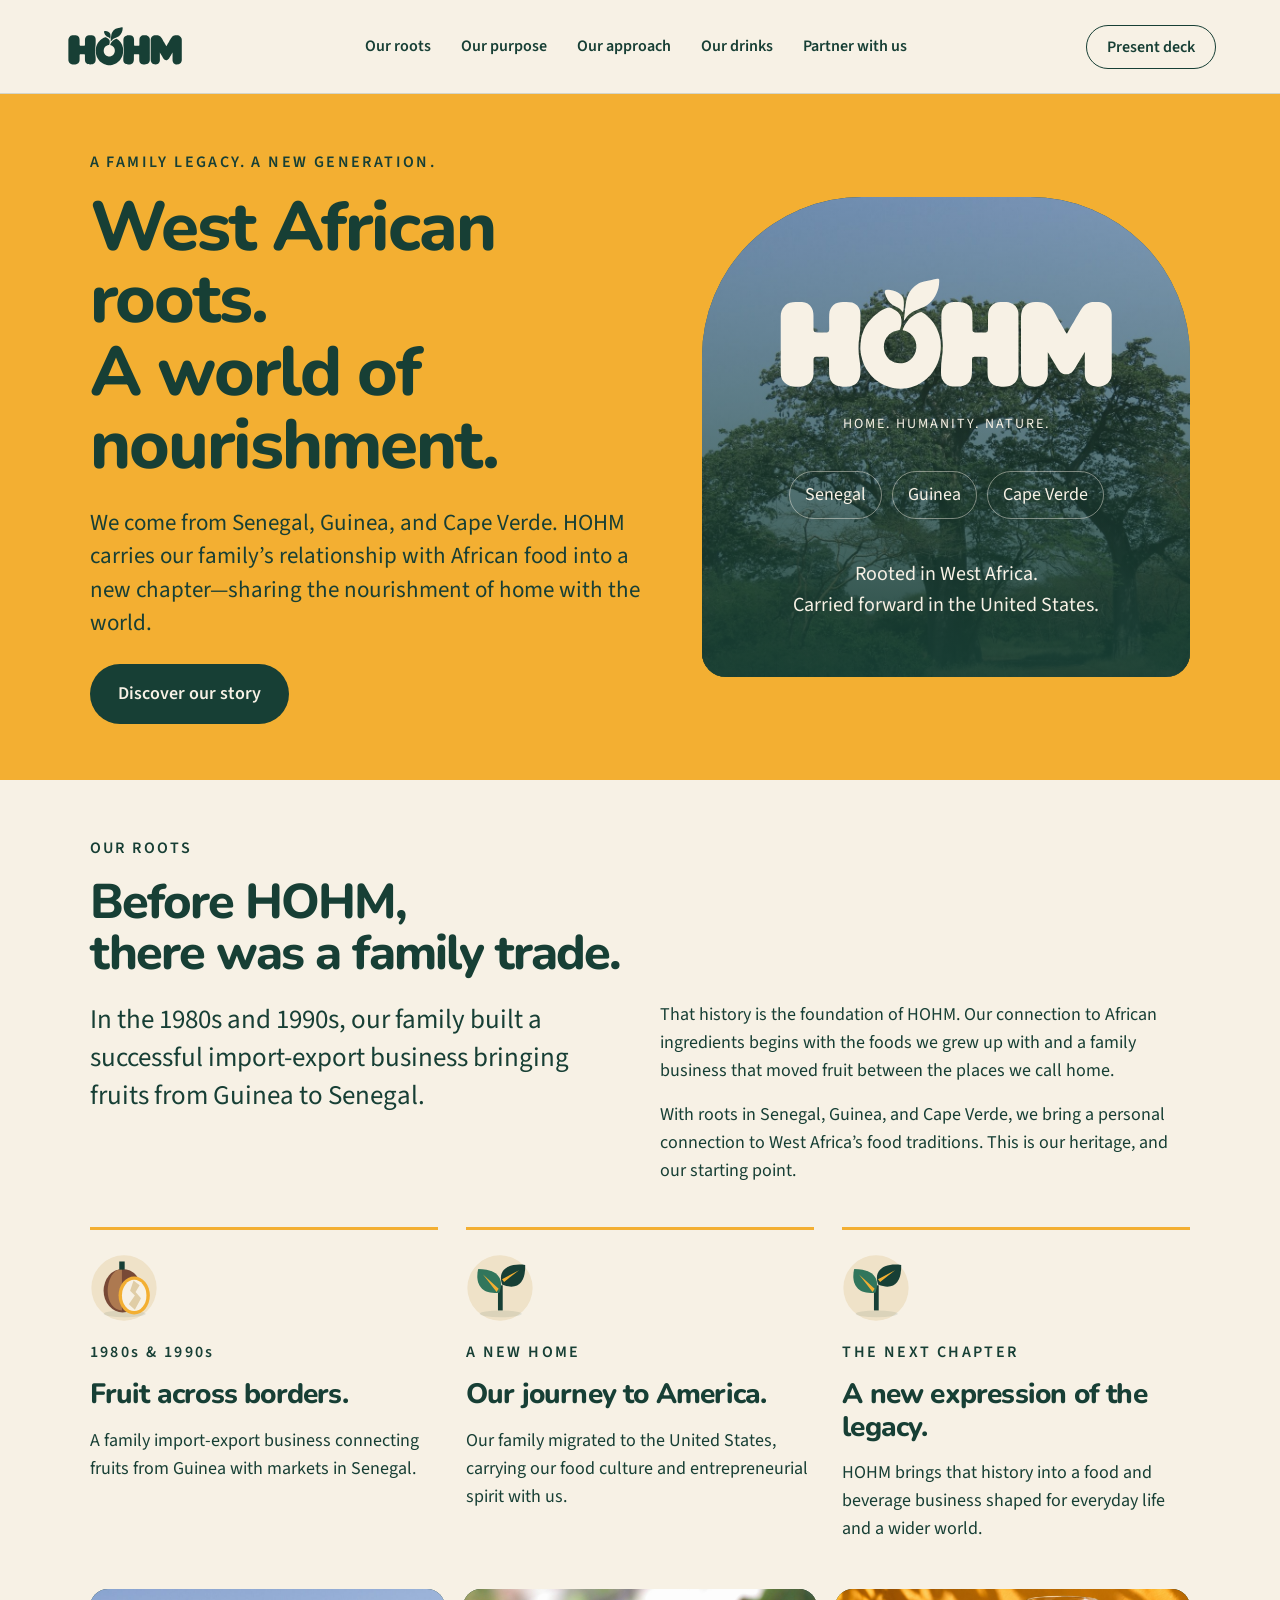
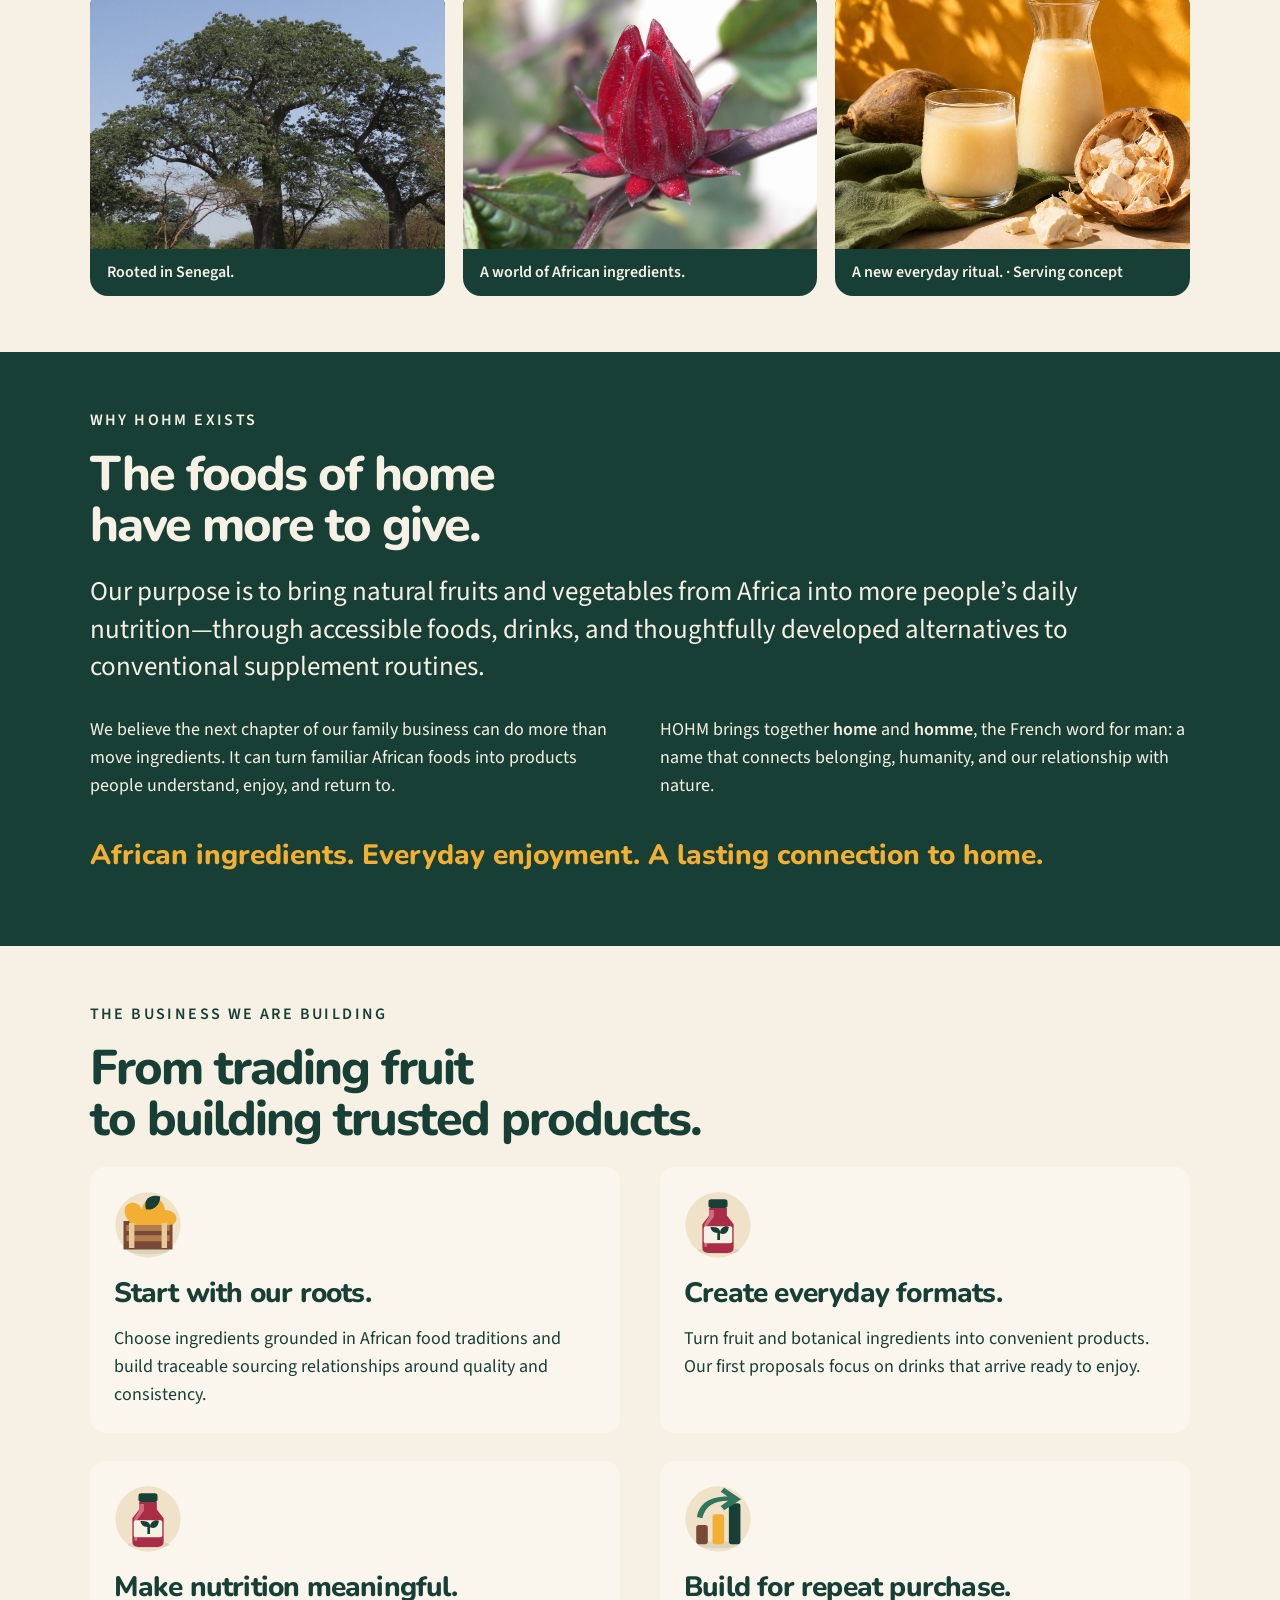
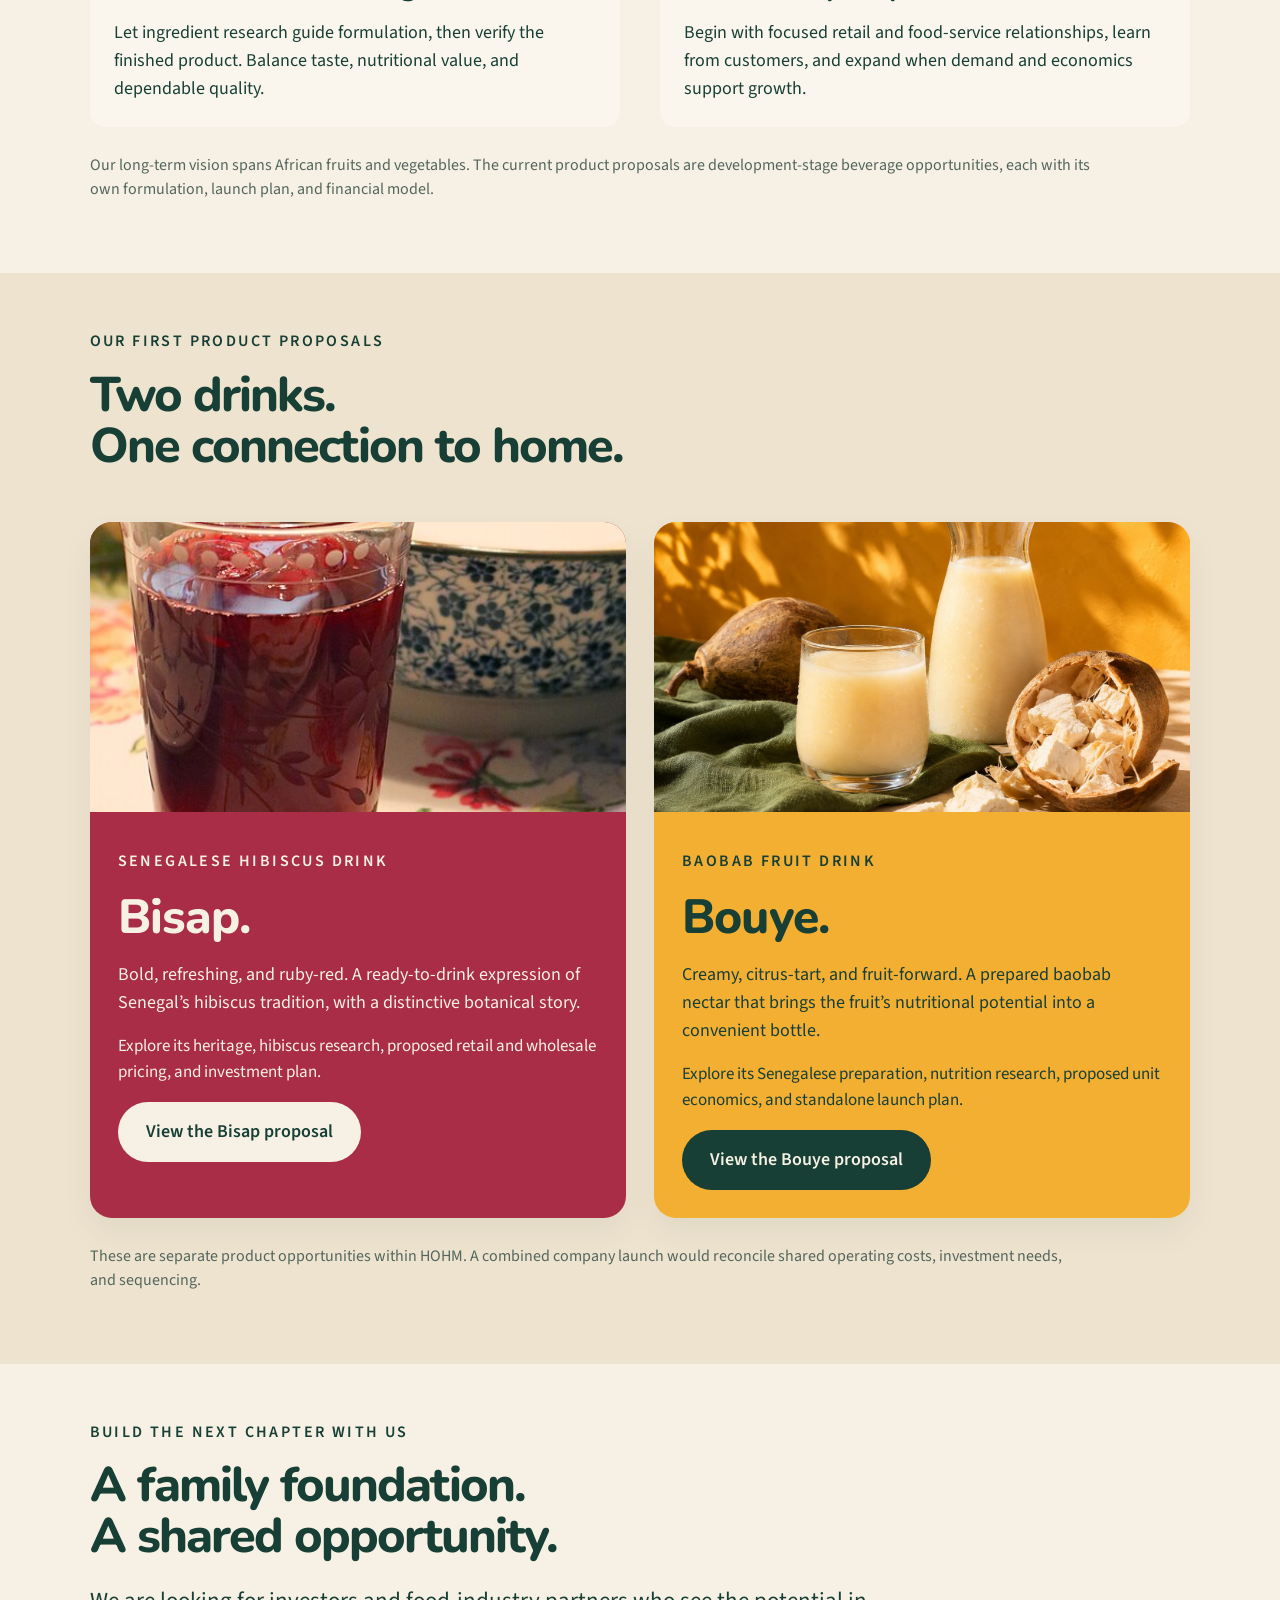
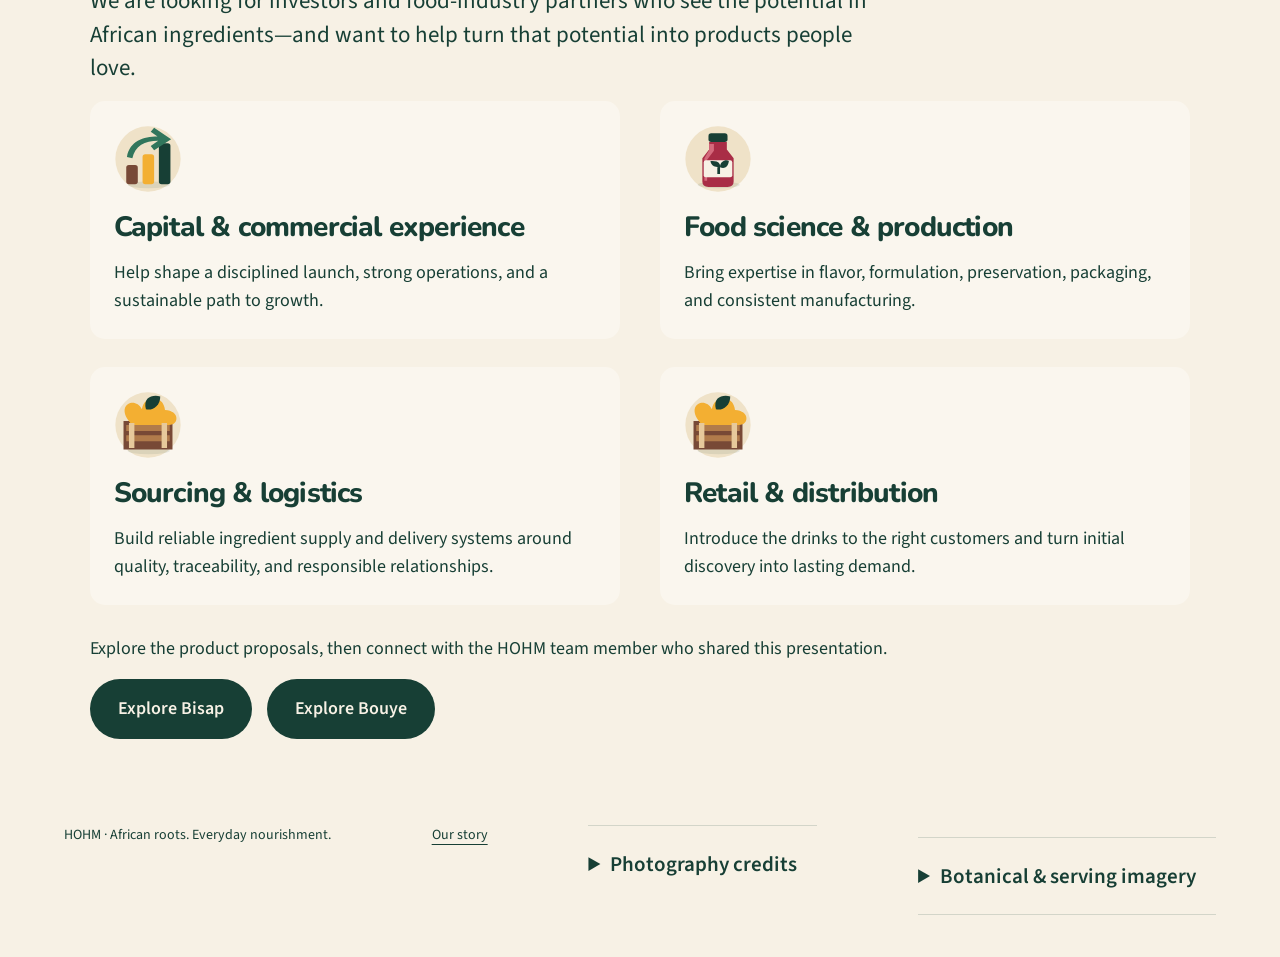
==== commit d30e657b: "Enrich all HOHM decks with botanical photography, serving imagery and filled brand icons" ====
--- a/index.html
+++ b/index.html
@@ -1,7 +1,8 @@
-<!doctype html><html lang="en"><head><meta charset="utf-8"><meta name="viewport" content="width=device-width,initial-scale=1"><title>HOHM — West African roots. A world of nourishment.</title><meta name="description" content="A family rooted in Senegal, Guinea and Cape Verde. HOHM carries a West African fruit-trading legacy into a new generation of natural food and drink."><link rel="canonical" href="https://hohm-ruby.vercel.app/"><meta property="og:title" content="HOHM — A family legacy. A new generation of nourishment."><meta property="og:description" content="From fruit trade between Guinea and Senegal to an immigrant family's vision for African nutrition in the world."><meta property="og:url" content="https://hohm-ruby.vercel.app/"><meta name="theme-color" content="#173F35"><link rel="icon" href="/assets/icon.svg"><link rel="stylesheet" href="/style.css"><link rel="stylesheet" href="/company.css"><script defer src="/company.js"></script><script type="application/ld+json">{"@context":"https://schema.org","@type":"Organization","name":"HOHM","url":"https://hohm-ruby.vercel.app/","description":"A family-led food and beverage venture rooted in Senegal, Guinea and Cape Verde, bringing African ingredients to everyday nutrition."}</script></head><body class="company"><a class="skip" href="#story">Skip to our story</a><header><a class="brand" href="#home" aria-label="HOHM home"><img src="/assets/logo-forest.svg" alt="HOHM" width="122" height="54"></a><nav aria-label="Company chapters"><a href="#story">Our roots</a><a href="#mission">Our purpose</a><a href="#approach">Our approach</a><a href="#products">Our drinks</a><a href="#partners">Partner with us</a></nav><button id="present" class="small-button" aria-pressed="false">Present deck</button></header><div class="progress" aria-hidden="true"><i></i></div><main><section id="home" class="chapter company-hero"><div><p class="eyebrow">A FAMILY LEGACY. A NEW GENERATION.</p><h1>West African roots.<br><em>A world of<br>nourishment.</em></h1><p class="lead">We come from Senegal, Guinea, and Cape Verde. HOHM carries our family’s relationship with African food into a new chapter—sharing the nourishment of home with the world.</p><a class="button" href="#story">Discover our story</a></div><div class="heritage-panel"><img src="/assets/logo-cream.svg" alt="HOHM" width="320" height="140"><p>HOME. HUMANITY. NATURE.</p><div class="country-list"><span>Senegal</span><span>Guinea</span><span>Cape Verde</span></div><p class="heritage-caption">Rooted in West Africa.<br>Carried forward in the United States.</p></div></section>
-<section id="story" class="chapter"><p class="eyebrow">OUR ROOTS</p><h2>Before HOHM,<br>there was a family trade.</h2><div class="company-two"><p class="large">In the 1980s and 1990s, our family built a successful import-export business bringing fruits from Guinea to Senegal.</p><div><p>That history is the foundation of HOHM. Our connection to African ingredients begins with the foods we grew up with and a family business that moved fruit between the places we call home.</p><p>With roots in Senegal, Guinea, and Cape Verde, we bring a personal connection to West Africa’s food traditions. This is our heritage, and our starting point.</p></div></div><div class="story-line"><article><p class="eyebrow">1980s & 1990s</p><h3>Fruit across borders.</h3><p>A family import-export business connecting fruits from Guinea with markets in Senegal.</p></article><article><p class="eyebrow">A NEW HOME</p><h3>Our journey to America.</h3><p>Our family migrated to the United States, carrying our food culture and entrepreneurial spirit with us.</p></article><article><p class="eyebrow">THE NEXT CHAPTER</p><h3>A new expression of the legacy.</h3><p>HOHM brings that history into a food and beverage business shaped for everyday life and a wider world.</p></article></div></section>
+<!doctype html>
+<html lang="en"><head><meta charset="utf-8"><meta name="viewport" content="width=device-width,initial-scale=1"><title>HOHM — West African roots. A world of nourishment.</title><meta name="description" content="A family rooted in Senegal, Guinea and Cape Verde. HOHM carries a West African fruit-trading legacy into a new generation of natural food and drink."><link rel="canonical" href="https://hohm-ruby.vercel.app/"><meta property="og:title" content="HOHM — A family legacy. A new generation of nourishment."><meta property="og:description" content="From fruit trade between Guinea and Senegal to an immigrant family's vision for African nutrition in the world."><meta property="og:url" content="https://hohm-ruby.vercel.app/"><meta name="theme-color" content="#173F35"><link rel="icon" href="/assets/icon.svg"><link rel="stylesheet" href="/style.css"><link rel="stylesheet" href="/company.css"><script defer src="/company.js"></script><script type="application/ld+json">{"@context":"https://schema.org","@type":"Organization","name":"HOHM","url":"https://hohm-ruby.vercel.app/","description":"A family-led food and beverage venture rooted in Senegal, Guinea and Cape Verde, bringing African ingredients to everyday nutrition."}</script><link rel="stylesheet" href="/visuals.css"></head><body class="company"><a class="skip" href="#story">Skip to our story</a><header><a class="brand" href="#home" aria-label="HOHM home"><img src="/assets/logo-forest.svg" alt="HOHM" width="122" height="54"></a><nav aria-label="Company chapters"><a href="#story">Our roots</a><a href="#mission">Our purpose</a><a href="#approach">Our approach</a><a href="#products">Our drinks</a><a href="#partners">Partner with us</a></nav><button id="present" class="small-button" aria-pressed="false">Present deck</button></header><div class="progress" aria-hidden="true"><i></i></div><main><section id="home" class="chapter company-hero"><div><p class="eyebrow">A FAMILY LEGACY. A NEW GENERATION.</p><h1>West African roots.<br><em>A world of<br>nourishment.</em></h1><p class="lead">We come from Senegal, Guinea, and Cape Verde. HOHM carries our family’s relationship with African food into a new chapter—sharing the nourishment of home with the world.</p><a class="button" href="#story">Discover our story</a></div><div class="heritage-panel photo-heritage"><img src="/assets/baobab-tree.jpg" alt="Baobab tree in Bandia Reserve near Dakar, Senegal" loading="lazy" width="1000" height="700"><img src="/assets/logo-cream.svg" alt="HOHM" width="320" height="140"><p>HOME. HUMANITY. NATURE.</p><div class="country-list"><span>Senegal</span><span>Guinea</span><span>Cape Verde</span></div><p class="heritage-caption">Rooted in West Africa.<br>Carried forward in the United States.</p></div></section>
+<section id="story" class="chapter"><p class="eyebrow">OUR ROOTS</p><h2>Before HOHM,<br>there was a family trade.</h2><div class="company-two"><p class="large">In the 1980s and 1990s, our family built a successful import-export business bringing fruits from Guinea to Senegal.</p><div><p>That history is the foundation of HOHM. Our connection to African ingredients begins with the foods we grew up with and a family business that moved fruit between the places we call home.</p><p>With roots in Senegal, Guinea, and Cape Verde, we bring a personal connection to West Africa’s food traditions. This is our heritage, and our starting point.</p></div></div><div class="story-line"><article><img class="brand-icon" src="/assets/icon-fruit.svg" alt="" aria-hidden="true" width="68" height="68" loading="lazy"><p class="eyebrow">1980s &amp; 1990s</p><h3>Fruit across borders.</h3><p>A family import-export business connecting fruits from Guinea with markets in Senegal.</p></article><article><img class="brand-icon" src="/assets/icon-leaf.svg" alt="" aria-hidden="true" width="68" height="68" loading="lazy"><p class="eyebrow">A NEW HOME</p><h3>Our journey to America.</h3><p>Our family migrated to the United States, carrying our food culture and entrepreneurial spirit with us.</p></article><article><img class="brand-icon" src="/assets/icon-leaf.svg" alt="" aria-hidden="true" width="68" height="68" loading="lazy"><p class="eyebrow">THE NEXT CHAPTER</p><h3>A new expression of the legacy.</h3><p>HOHM brings that history into a food and beverage business shaped for everyday life and a wider world.</p></article></div><div class="visual-gallery"><figure><img src="/assets/baobab-tree.jpg" alt="Baobab tree near Dakar" loading="lazy" width="1000" height="700"><figcaption>Rooted in Senegal.</figcaption></figure><figure><img src="/assets/roselle-plant.jpg" alt="Red roselle calyces growing among leaves" loading="lazy" width="1000" height="700"><figcaption>A world of African ingredients.</figcaption></figure><figure><img src="/assets/bouye-serving.jpg" alt="Illustrative prepared Bouye drink" loading="lazy" width="1000" height="700"><figcaption>A new everyday ritual. · Serving concept</figcaption></figure></div></section>
 <section id="mission" class="chapter purpose"><p class="eyebrow">WHY HOHM EXISTS</p><h2>The foods of home<br>have more to give.</h2><p class="large">Our purpose is to bring natural fruits and vegetables from Africa into more people’s daily nutrition—through accessible foods, drinks, and thoughtfully developed alternatives to conventional supplement routines.</p><div class="company-two"><p>We believe the next chapter of our family business can do more than move ingredients. It can turn familiar African foods into products people understand, enjoy, and return to.</p><p>HOHM brings together <strong>home</strong> and <strong>homme</strong>, the French word for man: a name that connects belonging, humanity, and our relationship with nature.</p></div><p class="purpose-line">African ingredients. Everyday enjoyment. A lasting connection to home.</p></section>
-<section id="approach" class="chapter"><p class="eyebrow">THE BUSINESS WE ARE BUILDING</p><h2>From trading fruit<br>to building trusted products.</h2><div class="company-grid"><article><h3>Start with our roots.</h3><p>Choose ingredients grounded in African food traditions and build traceable sourcing relationships around quality and consistency.</p></article><article><h3>Create everyday formats.</h3><p>Turn fruit and botanical ingredients into convenient products. Our first proposals focus on drinks that arrive ready to enjoy.</p></article><article><h3>Make nutrition meaningful.</h3><p>Let ingredient research guide formulation, then verify the finished product. Balance taste, nutritional value, and dependable quality.</p></article><article><h3>Build for repeat purchase.</h3><p>Begin with focused retail and food-service relationships, learn from customers, and expand when demand and economics support growth.</p></article></div><p class="note">Our long-term vision spans African fruits and vegetables. The current product proposals are development-stage beverage opportunities, each with its own formulation, launch plan, and financial model.</p></section>
-<section id="products" class="chapter product-chapter"><p class="eyebrow">OUR FIRST PRODUCT PROPOSALS</p><h2>Two drinks.<br>One connection to home.</h2><div class="product-grid"><article class="product-card bisap-card"><img src="/assets/hibiscus-drink.jpg" alt="A glass of ruby-red hibiscus drink" width="500" height="671" loading="lazy"><div><p class="eyebrow">SENEGALESE HIBISCUS DRINK</p><h3>Bisap.</h3><p>Bold, refreshing, and ruby-red. A ready-to-drink expression of Senegal’s hibiscus tradition, with a distinctive botanical story.</p><p class="product-detail">Explore its heritage, hibiscus research, proposed retail and wholesale pricing, and investment plan.</p><a class="button" href="/bisap">View the Bisap proposal</a></div></article><article class="product-card bouye-card"><img src="/assets/baobab-fruit.jpg" alt="Whole and opened baobab fruits showing their pale pulp" width="960" height="747" loading="lazy"><div><p class="eyebrow">BAOBAB FRUIT DRINK</p><h3>Bouye.</h3><p>Creamy, citrus-tart, and fruit-forward. A prepared baobab nectar that brings the fruit’s nutritional potential into a convenient bottle.</p><p class="product-detail">Explore its Senegalese preparation, nutrition research, proposed unit economics, and standalone launch plan.</p><a class="button" href="/baobab">View the Bouye proposal</a></div></article></div><p class="note">These are separate product opportunities within HOHM. A combined company launch would reconcile shared operating costs, investment needs, and sequencing.</p></section>
-<section id="partners" class="chapter partner-company"><p class="eyebrow">BUILD THE NEXT CHAPTER WITH US</p><h2>A family foundation.<br>A shared opportunity.</h2><p class="lead">We are looking for investors and food-industry partners who see the potential in African ingredients—and want to help turn that potential into products people love.</p><div class="company-grid"><article><h3>Capital & commercial experience</h3><p>Help shape a disciplined launch, strong operations, and a sustainable path to growth.</p></article><article><h3>Food science & production</h3><p>Bring expertise in flavor, formulation, preservation, packaging, and consistent manufacturing.</p></article><article><h3>Sourcing & logistics</h3><p>Build reliable ingredient supply and delivery systems around quality, traceability, and responsible relationships.</p></article><article><h3>Retail & distribution</h3><p>Introduce the drinks to the right customers and turn initial discovery into lasting demand.</p></article></div><p class="partner-end">Explore the product proposals, then connect with the HOHM team member who shared this presentation.</p><div class="company-actions"><a class="button" href="/bisap">Explore Bisap</a><a class="button" href="/baobab">Explore Bouye</a></div></section>
-</main><footer><span>HOHM · African roots. Everyday nourishment.</span><a href="#story">Our story</a><details><summary>Photography credits</summary><p>Hibiscus: <a href="https://commons.wikimedia.org/wiki/File:A_glass_of_hibiscus_tea_01.jpg">claralieu</a>, <a href="https://creativecommons.org/licenses/by/2.0/">CC BY 2.0</a>. Baobab fruit: <a href="https://commons.wikimedia.org/wiki/File:Baobab_fruit,_mature,_split_detail_with_dry_pulp_-_Adansonia_digitata.jpg">T.K. Naliaka</a>, <a href="https://creativecommons.org/licenses/by-sa/4.0/">CC BY-SA 4.0</a>. Images cropped for display; illustrative ingredient photography.</p></details></footer><div class="deck-controls" hidden><button id="previous" aria-label="Previous chapter">Previous</button><span id="chapter-count" aria-live="polite"></span><button id="next" aria-label="Next chapter">Next</button><button id="exit">Exit</button></div></body></html>+<section id="approach" class="chapter"><p class="eyebrow">THE BUSINESS WE ARE BUILDING</p><h2>From trading fruit<br>to building trusted products.</h2><div class="company-grid"><article><img class="brand-icon" src="/assets/icon-crate.svg" alt="" aria-hidden="true" width="68" height="68" loading="lazy"><h3>Start with our roots.</h3><p>Choose ingredients grounded in African food traditions and build traceable sourcing relationships around quality and consistency.</p></article><article><img class="brand-icon" src="/assets/icon-bottle.svg" alt="" aria-hidden="true" width="68" height="68" loading="lazy"><h3>Create everyday formats.</h3><p>Turn fruit and botanical ingredients into convenient products. Our first proposals focus on drinks that arrive ready to enjoy.</p></article><article><img class="brand-icon" src="/assets/icon-bottle.svg" alt="" aria-hidden="true" width="68" height="68" loading="lazy"><h3>Make nutrition meaningful.</h3><p>Let ingredient research guide formulation, then verify the finished product. Balance taste, nutritional value, and dependable quality.</p></article><article><img class="brand-icon" src="/assets/icon-growth.svg" alt="" aria-hidden="true" width="68" height="68" loading="lazy"><h3>Build for repeat purchase.</h3><p>Begin with focused retail and food-service relationships, learn from customers, and expand when demand and economics support growth.</p></article></div><p class="note">Our long-term vision spans African fruits and vegetables. The current product proposals are development-stage beverage opportunities, each with its own formulation, launch plan, and financial model.</p></section>
+<section id="products" class="chapter product-chapter"><p class="eyebrow">OUR FIRST PRODUCT PROPOSALS</p><h2>Two drinks.<br>One connection to home.</h2><div class="product-grid"><article class="product-card bisap-card"><img src="/assets/hibiscus-drink.jpg" alt="A glass of ruby-red hibiscus drink" width="500" height="671" loading="lazy"><div><p class="eyebrow">SENEGALESE HIBISCUS DRINK</p><h3>Bisap.</h3><p>Bold, refreshing, and ruby-red. A ready-to-drink expression of Senegal’s hibiscus tradition, with a distinctive botanical story.</p><p class="product-detail">Explore its heritage, hibiscus research, proposed retail and wholesale pricing, and investment plan.</p><a class="button" href="/bisap">View the Bisap proposal</a></div></article><article class="product-card bouye-card"><img src="/assets/bouye-serving.jpg" alt="Illustrative serving of creamy baobab drink with baobab fruit" width="960" height="747" loading="lazy"><div><p class="eyebrow">BAOBAB FRUIT DRINK</p><h3>Bouye.</h3><p>Creamy, citrus-tart, and fruit-forward. A prepared baobab nectar that brings the fruit’s nutritional potential into a convenient bottle.</p><p class="product-detail">Explore its Senegalese preparation, nutrition research, proposed unit economics, and standalone launch plan.</p><a class="button" href="/baobab">View the Bouye proposal</a></div></article></div><p class="note">These are separate product opportunities within HOHM. A combined company launch would reconcile shared operating costs, investment needs, and sequencing.</p></section>
+<section id="partners" class="chapter partner-company"><p class="eyebrow">BUILD THE NEXT CHAPTER WITH US</p><h2>A family foundation.<br>A shared opportunity.</h2><p class="lead">We are looking for investors and food-industry partners who see the potential in African ingredients—and want to help turn that potential into products people love.</p><div class="company-grid"><article><img class="brand-icon" src="/assets/icon-growth.svg" alt="" aria-hidden="true" width="68" height="68" loading="lazy"><h3>Capital &amp; commercial experience</h3><p>Help shape a disciplined launch, strong operations, and a sustainable path to growth.</p></article><article><img class="brand-icon" src="/assets/icon-bottle.svg" alt="" aria-hidden="true" width="68" height="68" loading="lazy"><h3>Food science &amp; production</h3><p>Bring expertise in flavor, formulation, preservation, packaging, and consistent manufacturing.</p></article><article><img class="brand-icon" src="/assets/icon-crate.svg" alt="" aria-hidden="true" width="68" height="68" loading="lazy"><h3>Sourcing &amp; logistics</h3><p>Build reliable ingredient supply and delivery systems around quality, traceability, and responsible relationships.</p></article><article><img class="brand-icon" src="/assets/icon-crate.svg" alt="" aria-hidden="true" width="68" height="68" loading="lazy"><h3>Retail &amp; distribution</h3><p>Introduce the drinks to the right customers and turn initial discovery into lasting demand.</p></article></div><p class="partner-end">Explore the product proposals, then connect with the HOHM team member who shared this presentation.</p><div class="company-actions"><a class="button" href="/bisap">Explore Bisap</a><a class="button" href="/baobab">Explore Bouye</a></div></section>
+</main><footer><span>HOHM · African roots. Everyday nourishment.</span><a href="#story">Our story</a><details><summary>Photography credits</summary><p>Hibiscus: <a href="https://commons.wikimedia.org/wiki/File:A_glass_of_hibiscus_tea_01.jpg">claralieu</a>, <a href="https://creativecommons.org/licenses/by/2.0/">CC BY 2.0</a>. Baobab fruit: <a href="https://commons.wikimedia.org/wiki/File:Baobab_fruit,_mature,_split_detail_with_dry_pulp_-_Adansonia_digitata.jpg">T.K. Naliaka</a>, <a href="https://creativecommons.org/licenses/by-sa/4.0/">CC BY-SA 4.0</a>. Images cropped for display; illustrative ingredient photography.</p></details><details class="new-photo-credits"><summary>Botanical &amp; serving imagery</summary><p>Baobab tree near Dakar: <a href="https://commons.wikimedia.org/wiki/File:Baobab_in_Bandia_Reserve_near_Dakar_Senegal.jpg">Gromane</a>, CC0. Roselle calyces (photographed in Taiwan): <a href="https://commons.wikimedia.org/wiki/File:Hibiscus_Sabdariffa_calyxes.jpg">Earl Benton</a>, <a href="https://creativecommons.org/licenses/by-sa/4.0/">CC BY-SA 4.0</a>. Images resized and responsively cropped. Bouye serving image: AI-generated illustration of the proposed drink, not a photographed HOHM retail product. Botanical images do not represent contracted farms.</p></details></footer><div class="deck-controls" hidden><button id="previous" aria-label="Previous chapter">Previous</button><span id="chapter-count" aria-live="polite"></span><button id="next" aria-label="Next chapter">Next</button><button id="exit">Exit</button></div></body></html>
--- a/visuals.css
+++ b/visuals.css
@@ -0,0 +1,2 @@
+
+.brand-icon{display:block!important;width:68px!important;height:68px!important;object-fit:contain;margin:0 0 18px!important;border-radius:0!important}.visual-gallery{display:grid;grid-template-columns:repeat(3,minmax(0,1fr));gap:18px;margin-top:30px}.visual-gallery figure{margin:0;position:relative;border-radius:18px;overflow:hidden;background:var(--forest);color:var(--cream)}.visual-gallery img{display:block;width:100%;height:260px;object-fit:cover;transition:transform .5s}.visual-gallery figure:hover img{transform:scale(1.035)}.visual-gallery figcaption{padding:13px 17px;font-size:16px;font-weight:600;line-height:1.3}.visual-feature{display:grid;grid-template-columns:1fr 1fr;gap:0;background:var(--mango);border-radius:24px;overflow:hidden;margin-top:30px;color:var(--forest)}.visual-feature>img{width:100%;height:330px;object-fit:cover}.visual-feature>div{padding:35px;align-self:center}.visual-feature h3{font-size:clamp(32px,3.5vw,48px);margin-bottom:18px}.red-feature{background:var(--red);color:var(--cream)}.photo-heritage{position:relative;isolation:isolate;overflow:hidden;min-height:480px;display:flex;flex-direction:column;justify-content:center;border-radius:160px 160px 24px 24px}.photo-heritage>img:first-child{position:absolute;inset:0;width:100%;height:100%;max-height:none;max-width:none;object-fit:cover;z-index:-2}.photo-heritage:after{content:"";position:absolute;inset:0;background:linear-gradient(#173f3530,#173f35ed);z-index:-1}.photo-heritage>img:not(:first-child){margin:auto auto 0}.photo-heritage .country-list{margin:20px 0}.new-photo-credits{font-size:14px;max-width:800px;margin:12px 0}.new-photo-credits p{margin-top:15px}.b-art>img{height:430px;object-fit:cover;border-radius:110px 110px 24px 24px}.company-grid article,.b-grid article{border-radius:15px;padding:24px!important;background:#ffffff55;border-top:0!important}.b-green .b-grid article,.purpose .company-grid article{background:#ffffff0d}.company .product-card>img{height:290px}.company .product-card{box-shadow:0 14px 32px #173f3510}.chapter h2{max-width:1000px}@media(max-width:800px){.visual-gallery{gap:12px}.visual-gallery img{height:210px}.visual-feature>div{padding:24px}.photo-heritage{min-height:400px}.b-art>img{height:350px}}@media(max-width:520px){.visual-gallery{grid-template-columns:1fr;gap:16px}.visual-gallery figure{display:grid;grid-template-columns:46% 1fr;align-items:center}.visual-gallery img{height:165px}.visual-gallery figcaption{font-size:17px}.visual-feature{grid-template-columns:1fr}.visual-feature>img{height:220px}.visual-feature>div{padding:24px}.photo-heritage{min-height:350px}.b-art>img{height:290px}.brand-icon{width:60px!important;height:60px!important}.company .product-card>img{height:230px}}@media(prefers-reduced-motion:reduce){.visual-gallery img{transition:none}}
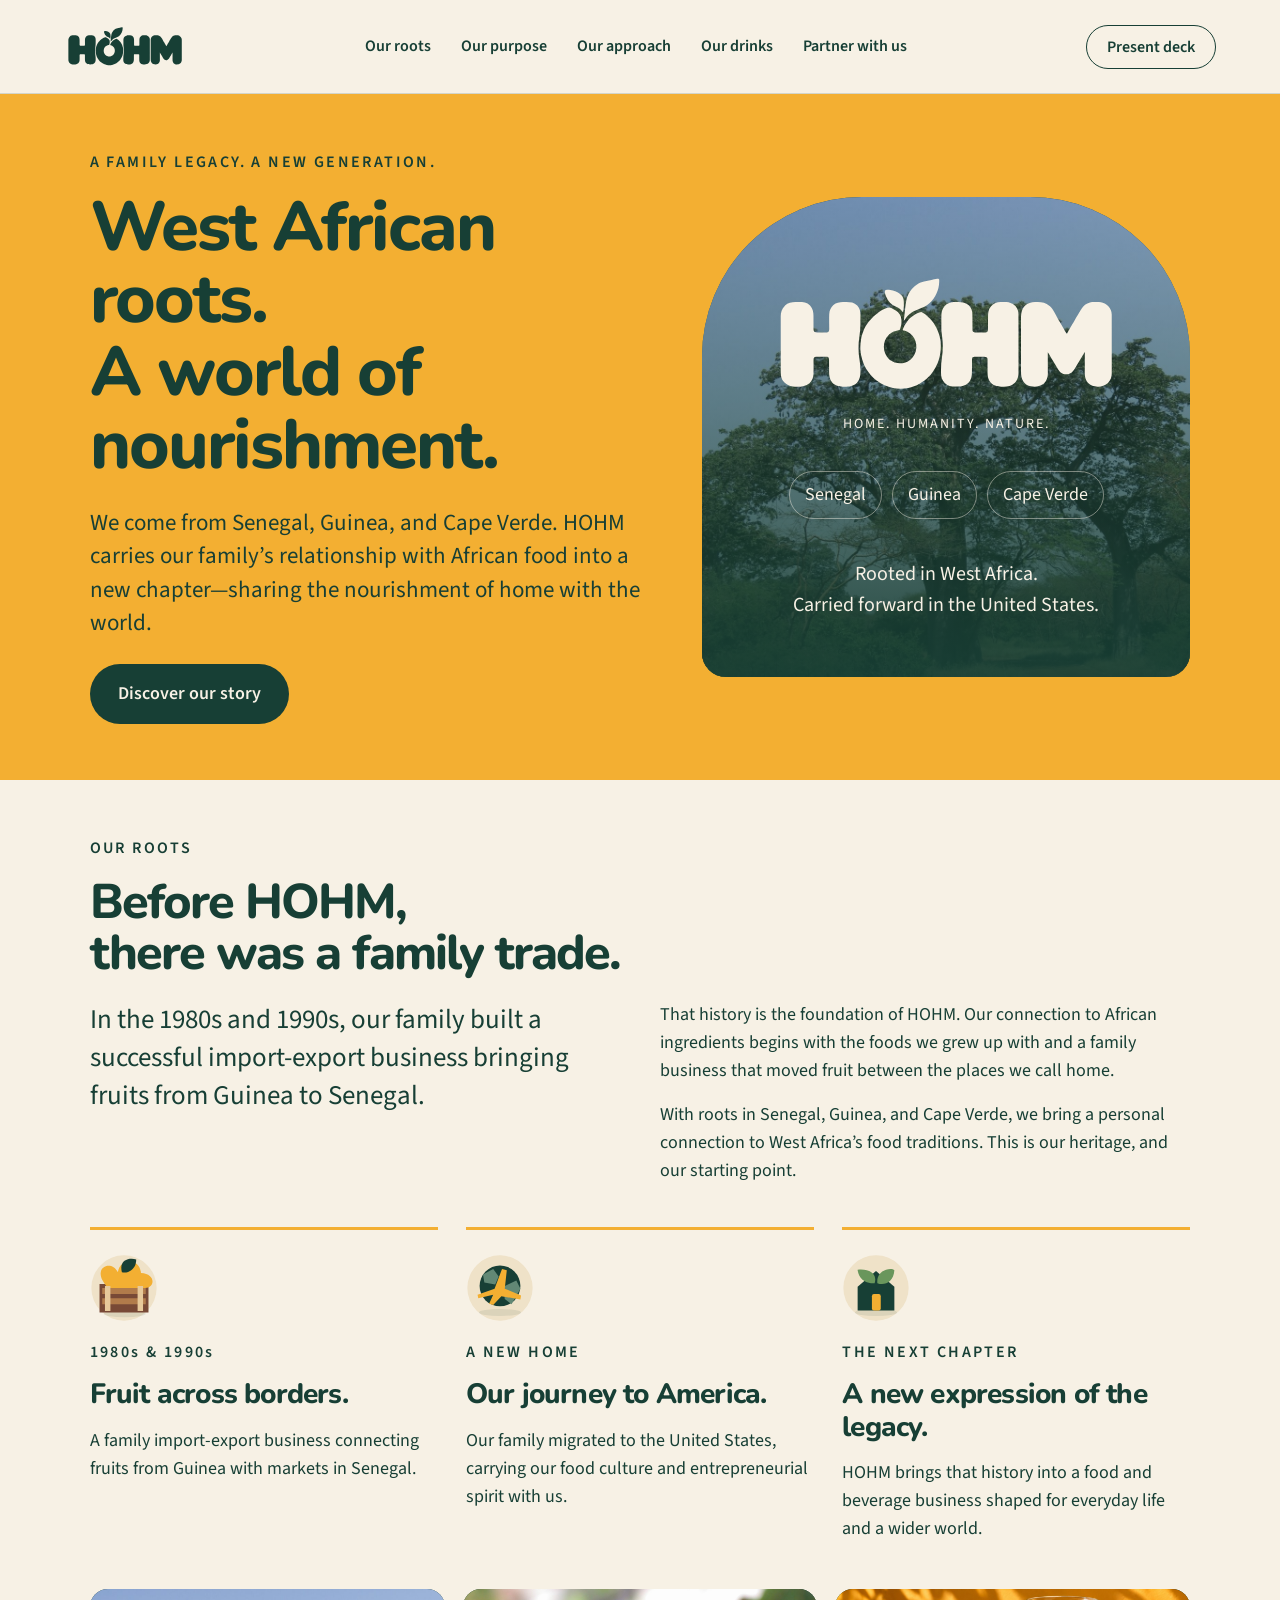
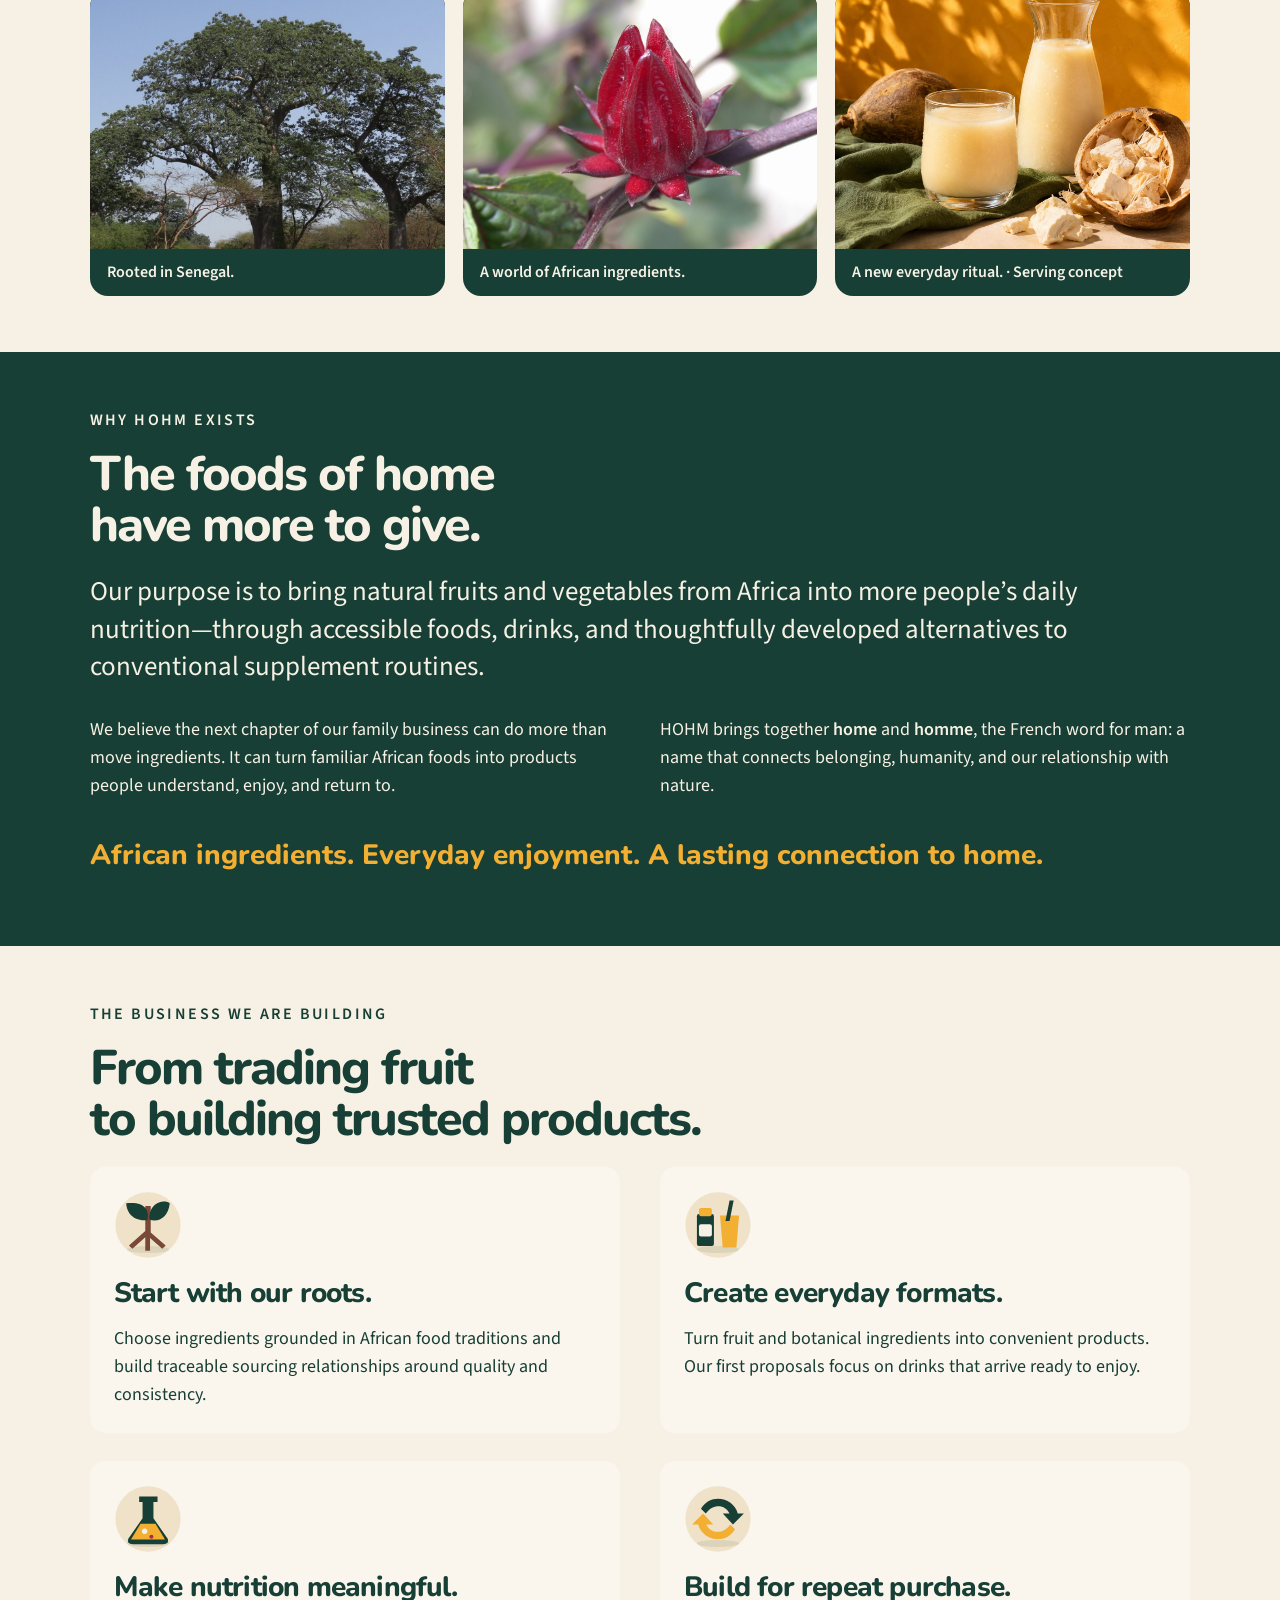
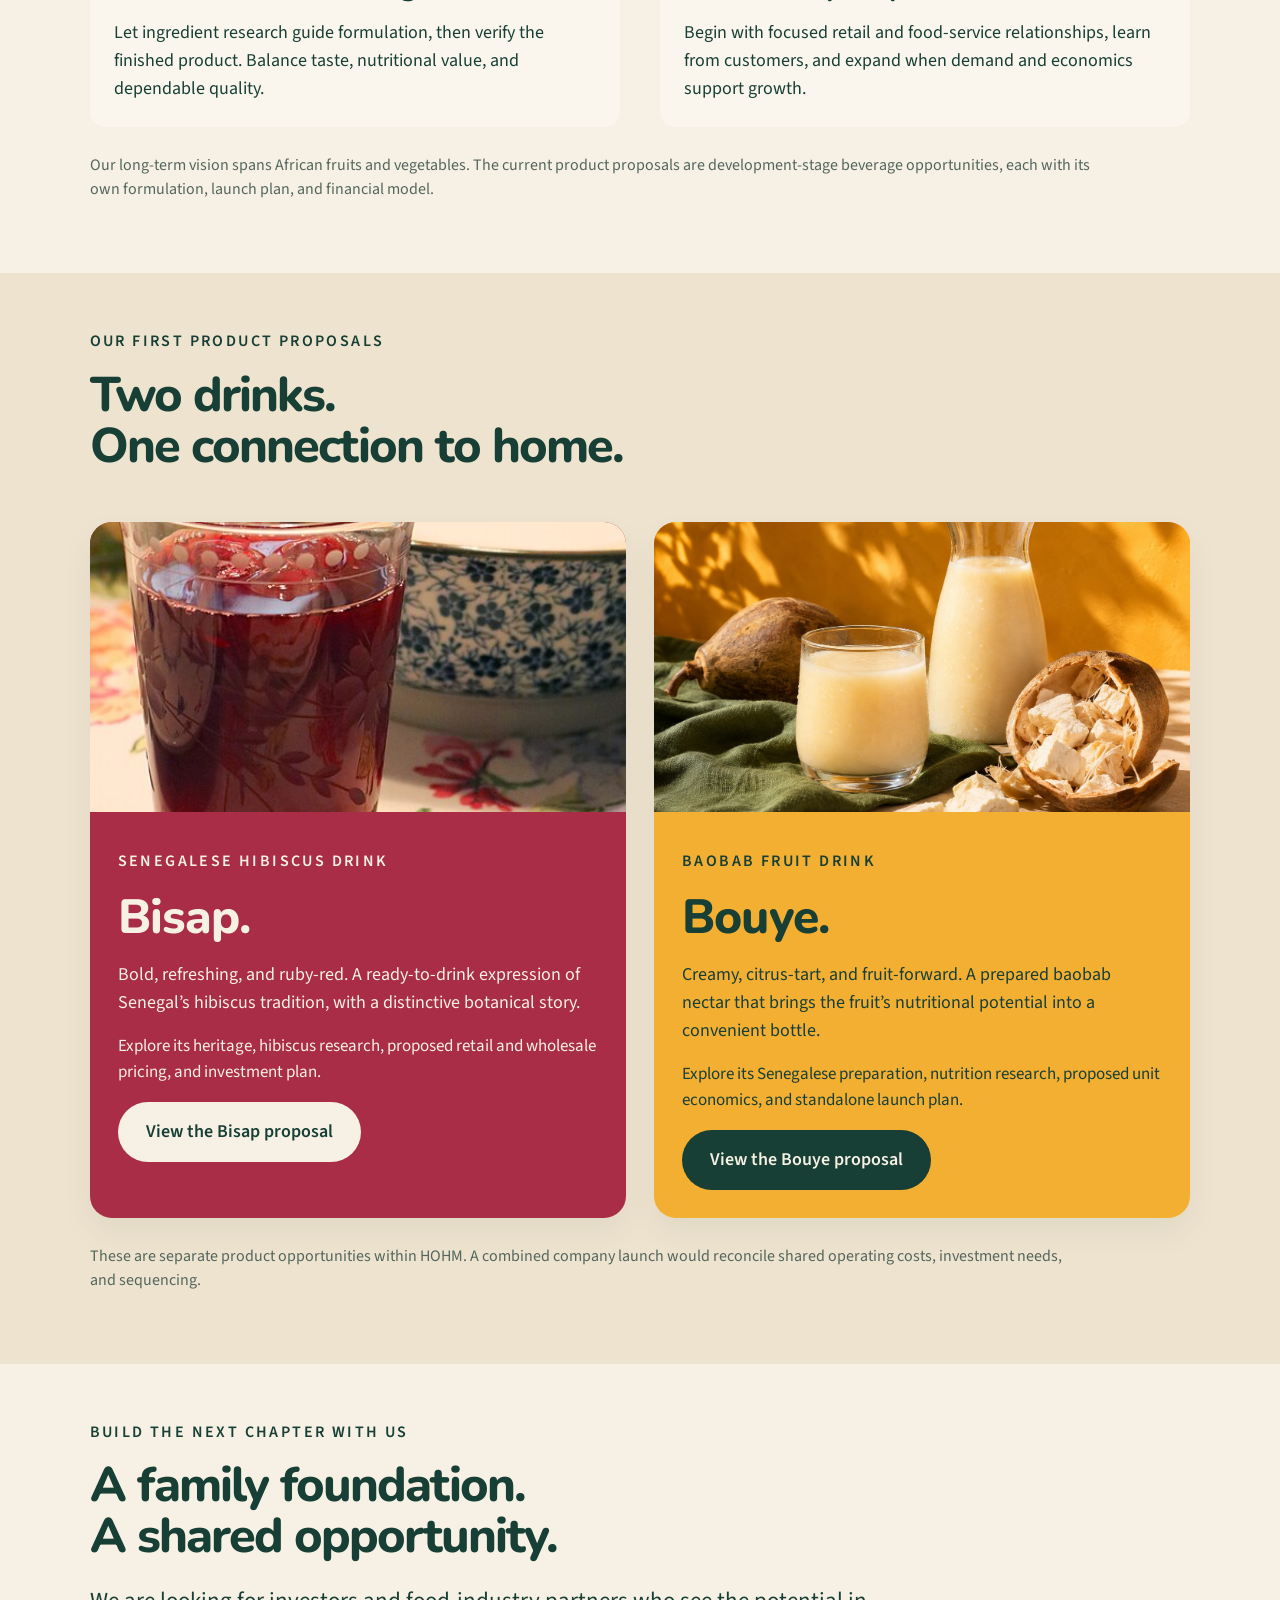
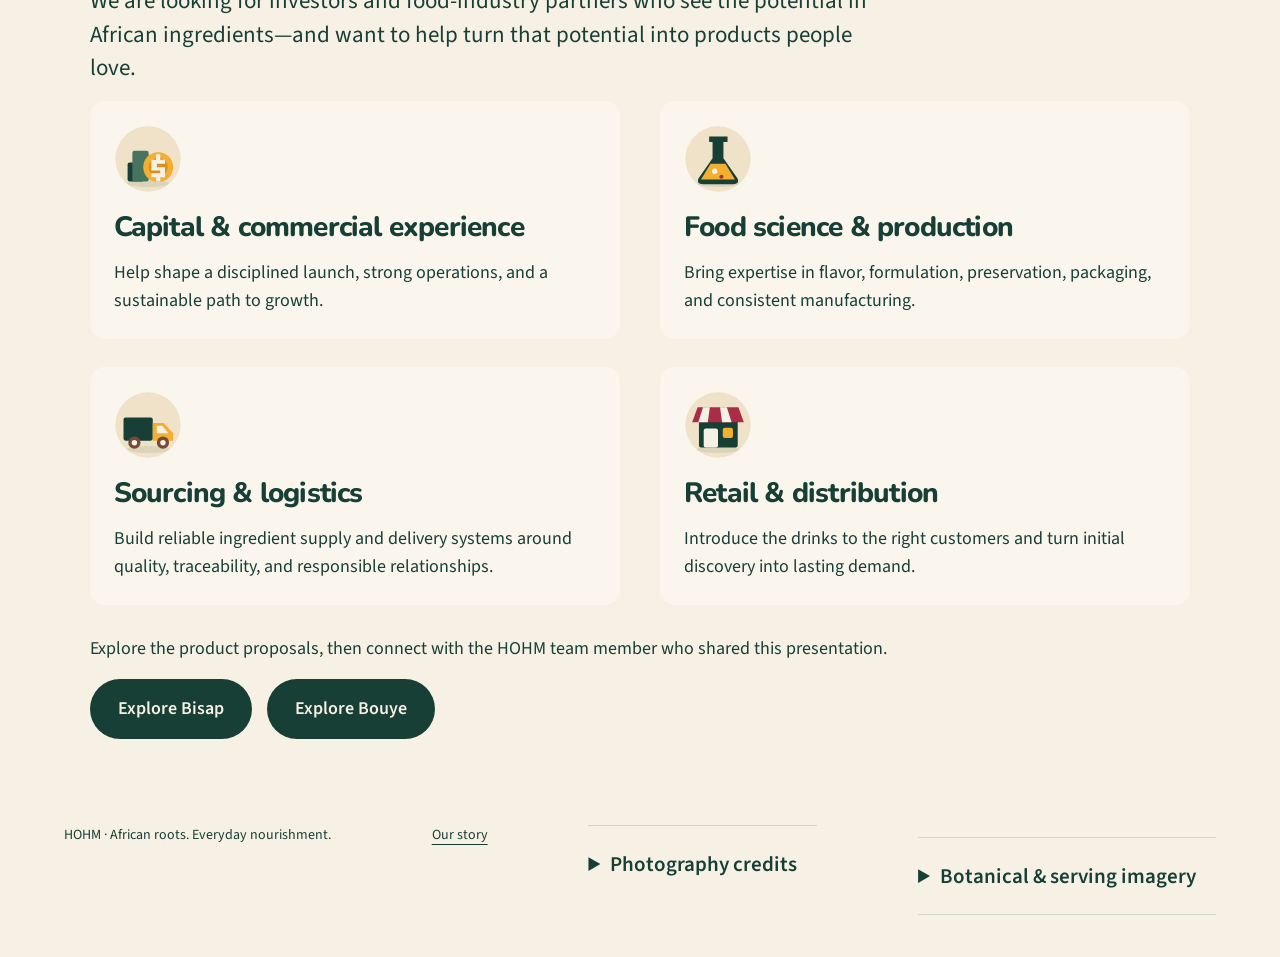
==== commit 0a3fee11: "Assign purpose-specific HOHM icons and distinguish Bisap and Bouye bottles" ====
--- a/index.html
+++ b/index.html
@@ -1,8 +1,8 @@
 <!doctype html>
 <html lang="en"><head><meta charset="utf-8"><meta name="viewport" content="width=device-width,initial-scale=1"><title>HOHM — West African roots. A world of nourishment.</title><meta name="description" content="A family rooted in Senegal, Guinea and Cape Verde. HOHM carries a West African fruit-trading legacy into a new generation of natural food and drink."><link rel="canonical" href="https://hohm-ruby.vercel.app/"><meta property="og:title" content="HOHM — A family legacy. A new generation of nourishment."><meta property="og:description" content="From fruit trade between Guinea and Senegal to an immigrant family's vision for African nutrition in the world."><meta property="og:url" content="https://hohm-ruby.vercel.app/"><meta name="theme-color" content="#173F35"><link rel="icon" href="/assets/icon.svg"><link rel="stylesheet" href="/style.css"><link rel="stylesheet" href="/company.css"><script defer src="/company.js"></script><script type="application/ld+json">{"@context":"https://schema.org","@type":"Organization","name":"HOHM","url":"https://hohm-ruby.vercel.app/","description":"A family-led food and beverage venture rooted in Senegal, Guinea and Cape Verde, bringing African ingredients to everyday nutrition."}</script><link rel="stylesheet" href="/visuals.css"></head><body class="company"><a class="skip" href="#story">Skip to our story</a><header><a class="brand" href="#home" aria-label="HOHM home"><img src="/assets/logo-forest.svg" alt="HOHM" width="122" height="54"></a><nav aria-label="Company chapters"><a href="#story">Our roots</a><a href="#mission">Our purpose</a><a href="#approach">Our approach</a><a href="#products">Our drinks</a><a href="#partners">Partner with us</a></nav><button id="present" class="small-button" aria-pressed="false">Present deck</button></header><div class="progress" aria-hidden="true"><i></i></div><main><section id="home" class="chapter company-hero"><div><p class="eyebrow">A FAMILY LEGACY. A NEW GENERATION.</p><h1>West African roots.<br><em>A world of<br>nourishment.</em></h1><p class="lead">We come from Senegal, Guinea, and Cape Verde. HOHM carries our family’s relationship with African food into a new chapter—sharing the nourishment of home with the world.</p><a class="button" href="#story">Discover our story</a></div><div class="heritage-panel photo-heritage"><img src="/assets/baobab-tree.jpg" alt="Baobab tree in Bandia Reserve near Dakar, Senegal" loading="lazy" width="1000" height="700"><img src="/assets/logo-cream.svg" alt="HOHM" width="320" height="140"><p>HOME. HUMANITY. NATURE.</p><div class="country-list"><span>Senegal</span><span>Guinea</span><span>Cape Verde</span></div><p class="heritage-caption">Rooted in West Africa.<br>Carried forward in the United States.</p></div></section>
-<section id="story" class="chapter"><p class="eyebrow">OUR ROOTS</p><h2>Before HOHM,<br>there was a family trade.</h2><div class="company-two"><p class="large">In the 1980s and 1990s, our family built a successful import-export business bringing fruits from Guinea to Senegal.</p><div><p>That history is the foundation of HOHM. Our connection to African ingredients begins with the foods we grew up with and a family business that moved fruit between the places we call home.</p><p>With roots in Senegal, Guinea, and Cape Verde, we bring a personal connection to West Africa’s food traditions. This is our heritage, and our starting point.</p></div></div><div class="story-line"><article><img class="brand-icon" src="/assets/icon-fruit.svg" alt="" aria-hidden="true" width="68" height="68" loading="lazy"><p class="eyebrow">1980s &amp; 1990s</p><h3>Fruit across borders.</h3><p>A family import-export business connecting fruits from Guinea with markets in Senegal.</p></article><article><img class="brand-icon" src="/assets/icon-leaf.svg" alt="" aria-hidden="true" width="68" height="68" loading="lazy"><p class="eyebrow">A NEW HOME</p><h3>Our journey to America.</h3><p>Our family migrated to the United States, carrying our food culture and entrepreneurial spirit with us.</p></article><article><img class="brand-icon" src="/assets/icon-leaf.svg" alt="" aria-hidden="true" width="68" height="68" loading="lazy"><p class="eyebrow">THE NEXT CHAPTER</p><h3>A new expression of the legacy.</h3><p>HOHM brings that history into a food and beverage business shaped for everyday life and a wider world.</p></article></div><div class="visual-gallery"><figure><img src="/assets/baobab-tree.jpg" alt="Baobab tree near Dakar" loading="lazy" width="1000" height="700"><figcaption>Rooted in Senegal.</figcaption></figure><figure><img src="/assets/roselle-plant.jpg" alt="Red roselle calyces growing among leaves" loading="lazy" width="1000" height="700"><figcaption>A world of African ingredients.</figcaption></figure><figure><img src="/assets/bouye-serving.jpg" alt="Illustrative prepared Bouye drink" loading="lazy" width="1000" height="700"><figcaption>A new everyday ritual. · Serving concept</figcaption></figure></div></section>
+<section id="story" class="chapter"><p class="eyebrow">OUR ROOTS</p><h2>Before HOHM,<br>there was a family trade.</h2><div class="company-two"><p class="large">In the 1980s and 1990s, our family built a successful import-export business bringing fruits from Guinea to Senegal.</p><div><p>That history is the foundation of HOHM. Our connection to African ingredients begins with the foods we grew up with and a family business that moved fruit between the places we call home.</p><p>With roots in Senegal, Guinea, and Cape Verde, we bring a personal connection to West Africa’s food traditions. This is our heritage, and our starting point.</p></div></div><div class="story-line"><article><img class="brand-icon" src="/assets/icon-crate.svg" alt="" aria-hidden="true" width="68" height="68" loading="lazy"><p class="eyebrow">1980s &amp; 1990s</p><h3>Fruit across borders.</h3><p>A family import-export business connecting fruits from Guinea with markets in Senegal.</p></article><article><img class="brand-icon" src="/assets/icon-journey.svg" alt="" aria-hidden="true" width="68" height="68" loading="lazy"><p class="eyebrow">A NEW HOME</p><h3>Our journey to America.</h3><p>Our family migrated to the United States, carrying our food culture and entrepreneurial spirit with us.</p></article><article><img class="brand-icon" src="/assets/icon-legacy.svg" alt="" aria-hidden="true" width="68" height="68" loading="lazy"><p class="eyebrow">THE NEXT CHAPTER</p><h3>A new expression of the legacy.</h3><p>HOHM brings that history into a food and beverage business shaped for everyday life and a wider world.</p></article></div><div class="visual-gallery"><figure><img src="/assets/baobab-tree.jpg" alt="Baobab tree near Dakar" loading="lazy" width="1000" height="700"><figcaption>Rooted in Senegal.</figcaption></figure><figure><img src="/assets/roselle-plant.jpg" alt="Red roselle calyces growing among leaves" loading="lazy" width="1000" height="700"><figcaption>A world of African ingredients.</figcaption></figure><figure><img src="/assets/bouye-serving.jpg" alt="Illustrative prepared Bouye drink" loading="lazy" width="1000" height="700"><figcaption>A new everyday ritual. · Serving concept</figcaption></figure></div></section>
 <section id="mission" class="chapter purpose"><p class="eyebrow">WHY HOHM EXISTS</p><h2>The foods of home<br>have more to give.</h2><p class="large">Our purpose is to bring natural fruits and vegetables from Africa into more people’s daily nutrition—through accessible foods, drinks, and thoughtfully developed alternatives to conventional supplement routines.</p><div class="company-two"><p>We believe the next chapter of our family business can do more than move ingredients. It can turn familiar African foods into products people understand, enjoy, and return to.</p><p>HOHM brings together <strong>home</strong> and <strong>homme</strong>, the French word for man: a name that connects belonging, humanity, and our relationship with nature.</p></div><p class="purpose-line">African ingredients. Everyday enjoyment. A lasting connection to home.</p></section>
-<section id="approach" class="chapter"><p class="eyebrow">THE BUSINESS WE ARE BUILDING</p><h2>From trading fruit<br>to building trusted products.</h2><div class="company-grid"><article><img class="brand-icon" src="/assets/icon-crate.svg" alt="" aria-hidden="true" width="68" height="68" loading="lazy"><h3>Start with our roots.</h3><p>Choose ingredients grounded in African food traditions and build traceable sourcing relationships around quality and consistency.</p></article><article><img class="brand-icon" src="/assets/icon-bottle.svg" alt="" aria-hidden="true" width="68" height="68" loading="lazy"><h3>Create everyday formats.</h3><p>Turn fruit and botanical ingredients into convenient products. Our first proposals focus on drinks that arrive ready to enjoy.</p></article><article><img class="brand-icon" src="/assets/icon-bottle.svg" alt="" aria-hidden="true" width="68" height="68" loading="lazy"><h3>Make nutrition meaningful.</h3><p>Let ingredient research guide formulation, then verify the finished product. Balance taste, nutritional value, and dependable quality.</p></article><article><img class="brand-icon" src="/assets/icon-growth.svg" alt="" aria-hidden="true" width="68" height="68" loading="lazy"><h3>Build for repeat purchase.</h3><p>Begin with focused retail and food-service relationships, learn from customers, and expand when demand and economics support growth.</p></article></div><p class="note">Our long-term vision spans African fruits and vegetables. The current product proposals are development-stage beverage opportunities, each with its own formulation, launch plan, and financial model.</p></section>
+<section id="approach" class="chapter"><p class="eyebrow">THE BUSINESS WE ARE BUILDING</p><h2>From trading fruit<br>to building trusted products.</h2><div class="company-grid"><article><img class="brand-icon" src="/assets/icon-roots.svg" alt="" aria-hidden="true" width="68" height="68" loading="lazy"><h3>Start with our roots.</h3><p>Choose ingredients grounded in African food traditions and build traceable sourcing relationships around quality and consistency.</p></article><article><img class="brand-icon" src="/assets/icon-formats.svg" alt="" aria-hidden="true" width="68" height="68" loading="lazy"><h3>Create everyday formats.</h3><p>Turn fruit and botanical ingredients into convenient products. Our first proposals focus on drinks that arrive ready to enjoy.</p></article><article><img class="brand-icon" src="/assets/icon-research.svg" alt="" aria-hidden="true" width="68" height="68" loading="lazy"><h3>Make nutrition meaningful.</h3><p>Let ingredient research guide formulation, then verify the finished product. Balance taste, nutritional value, and dependable quality.</p></article><article><img class="brand-icon" src="/assets/icon-reorder.svg" alt="" aria-hidden="true" width="68" height="68" loading="lazy"><h3>Build for repeat purchase.</h3><p>Begin with focused retail and food-service relationships, learn from customers, and expand when demand and economics support growth.</p></article></div><p class="note">Our long-term vision spans African fruits and vegetables. The current product proposals are development-stage beverage opportunities, each with its own formulation, launch plan, and financial model.</p></section>
 <section id="products" class="chapter product-chapter"><p class="eyebrow">OUR FIRST PRODUCT PROPOSALS</p><h2>Two drinks.<br>One connection to home.</h2><div class="product-grid"><article class="product-card bisap-card"><img src="/assets/hibiscus-drink.jpg" alt="A glass of ruby-red hibiscus drink" width="500" height="671" loading="lazy"><div><p class="eyebrow">SENEGALESE HIBISCUS DRINK</p><h3>Bisap.</h3><p>Bold, refreshing, and ruby-red. A ready-to-drink expression of Senegal’s hibiscus tradition, with a distinctive botanical story.</p><p class="product-detail">Explore its heritage, hibiscus research, proposed retail and wholesale pricing, and investment plan.</p><a class="button" href="/bisap">View the Bisap proposal</a></div></article><article class="product-card bouye-card"><img src="/assets/bouye-serving.jpg" alt="Illustrative serving of creamy baobab drink with baobab fruit" width="960" height="747" loading="lazy"><div><p class="eyebrow">BAOBAB FRUIT DRINK</p><h3>Bouye.</h3><p>Creamy, citrus-tart, and fruit-forward. A prepared baobab nectar that brings the fruit’s nutritional potential into a convenient bottle.</p><p class="product-detail">Explore its Senegalese preparation, nutrition research, proposed unit economics, and standalone launch plan.</p><a class="button" href="/baobab">View the Bouye proposal</a></div></article></div><p class="note">These are separate product opportunities within HOHM. A combined company launch would reconcile shared operating costs, investment needs, and sequencing.</p></section>
-<section id="partners" class="chapter partner-company"><p class="eyebrow">BUILD THE NEXT CHAPTER WITH US</p><h2>A family foundation.<br>A shared opportunity.</h2><p class="lead">We are looking for investors and food-industry partners who see the potential in African ingredients—and want to help turn that potential into products people love.</p><div class="company-grid"><article><img class="brand-icon" src="/assets/icon-growth.svg" alt="" aria-hidden="true" width="68" height="68" loading="lazy"><h3>Capital &amp; commercial experience</h3><p>Help shape a disciplined launch, strong operations, and a sustainable path to growth.</p></article><article><img class="brand-icon" src="/assets/icon-bottle.svg" alt="" aria-hidden="true" width="68" height="68" loading="lazy"><h3>Food science &amp; production</h3><p>Bring expertise in flavor, formulation, preservation, packaging, and consistent manufacturing.</p></article><article><img class="brand-icon" src="/assets/icon-crate.svg" alt="" aria-hidden="true" width="68" height="68" loading="lazy"><h3>Sourcing &amp; logistics</h3><p>Build reliable ingredient supply and delivery systems around quality, traceability, and responsible relationships.</p></article><article><img class="brand-icon" src="/assets/icon-crate.svg" alt="" aria-hidden="true" width="68" height="68" loading="lazy"><h3>Retail &amp; distribution</h3><p>Introduce the drinks to the right customers and turn initial discovery into lasting demand.</p></article></div><p class="partner-end">Explore the product proposals, then connect with the HOHM team member who shared this presentation.</p><div class="company-actions"><a class="button" href="/bisap">Explore Bisap</a><a class="button" href="/baobab">Explore Bouye</a></div></section>
+<section id="partners" class="chapter partner-company"><p class="eyebrow">BUILD THE NEXT CHAPTER WITH US</p><h2>A family foundation.<br>A shared opportunity.</h2><p class="lead">We are looking for investors and food-industry partners who see the potential in African ingredients—and want to help turn that potential into products people love.</p><div class="company-grid"><article><img class="brand-icon" src="/assets/icon-capital.svg" alt="" aria-hidden="true" width="68" height="68" loading="lazy"><h3>Capital &amp; commercial experience</h3><p>Help shape a disciplined launch, strong operations, and a sustainable path to growth.</p></article><article><img class="brand-icon" src="/assets/icon-research.svg" alt="" aria-hidden="true" width="68" height="68" loading="lazy"><h3>Food science &amp; production</h3><p>Bring expertise in flavor, formulation, preservation, packaging, and consistent manufacturing.</p></article><article><img class="brand-icon" src="/assets/icon-logistics.svg" alt="" aria-hidden="true" width="68" height="68" loading="lazy"><h3>Sourcing &amp; logistics</h3><p>Build reliable ingredient supply and delivery systems around quality, traceability, and responsible relationships.</p></article><article><img class="brand-icon" src="/assets/icon-retail.svg" alt="" aria-hidden="true" width="68" height="68" loading="lazy"><h3>Retail &amp; distribution</h3><p>Introduce the drinks to the right customers and turn initial discovery into lasting demand.</p></article></div><p class="partner-end">Explore the product proposals, then connect with the HOHM team member who shared this presentation.</p><div class="company-actions"><a class="button" href="/bisap">Explore Bisap</a><a class="button" href="/baobab">Explore Bouye</a></div></section>
 </main><footer><span>HOHM · African roots. Everyday nourishment.</span><a href="#story">Our story</a><details><summary>Photography credits</summary><p>Hibiscus: <a href="https://commons.wikimedia.org/wiki/File:A_glass_of_hibiscus_tea_01.jpg">claralieu</a>, <a href="https://creativecommons.org/licenses/by/2.0/">CC BY 2.0</a>. Baobab fruit: <a href="https://commons.wikimedia.org/wiki/File:Baobab_fruit,_mature,_split_detail_with_dry_pulp_-_Adansonia_digitata.jpg">T.K. Naliaka</a>, <a href="https://creativecommons.org/licenses/by-sa/4.0/">CC BY-SA 4.0</a>. Images cropped for display; illustrative ingredient photography.</p></details><details class="new-photo-credits"><summary>Botanical &amp; serving imagery</summary><p>Baobab tree near Dakar: <a href="https://commons.wikimedia.org/wiki/File:Baobab_in_Bandia_Reserve_near_Dakar_Senegal.jpg">Gromane</a>, CC0. Roselle calyces (photographed in Taiwan): <a href="https://commons.wikimedia.org/wiki/File:Hibiscus_Sabdariffa_calyxes.jpg">Earl Benton</a>, <a href="https://creativecommons.org/licenses/by-sa/4.0/">CC BY-SA 4.0</a>. Images resized and responsively cropped. Bouye serving image: AI-generated illustration of the proposed drink, not a photographed HOHM retail product. Botanical images do not represent contracted farms.</p></details></footer><div class="deck-controls" hidden><button id="previous" aria-label="Previous chapter">Previous</button><span id="chapter-count" aria-live="polite"></span><button id="next" aria-label="Next chapter">Next</button><button id="exit">Exit</button></div></body></html>
